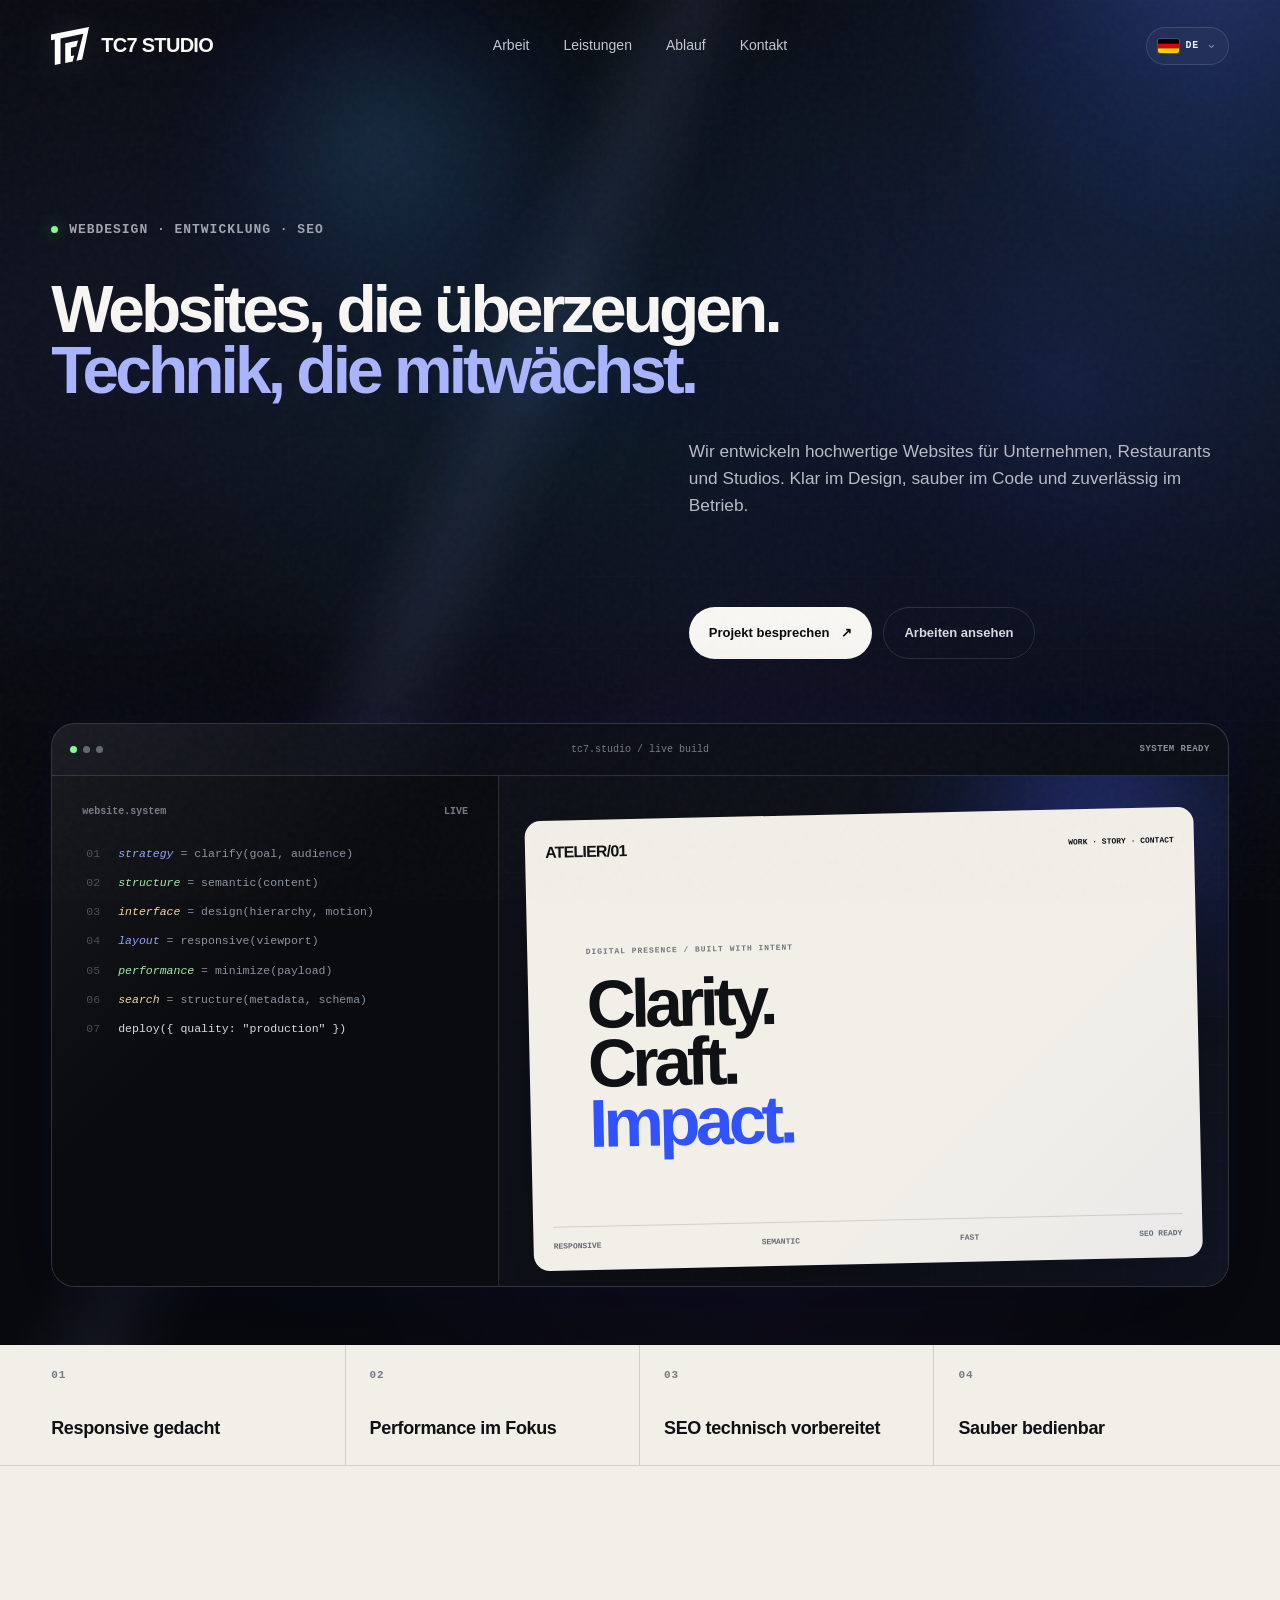
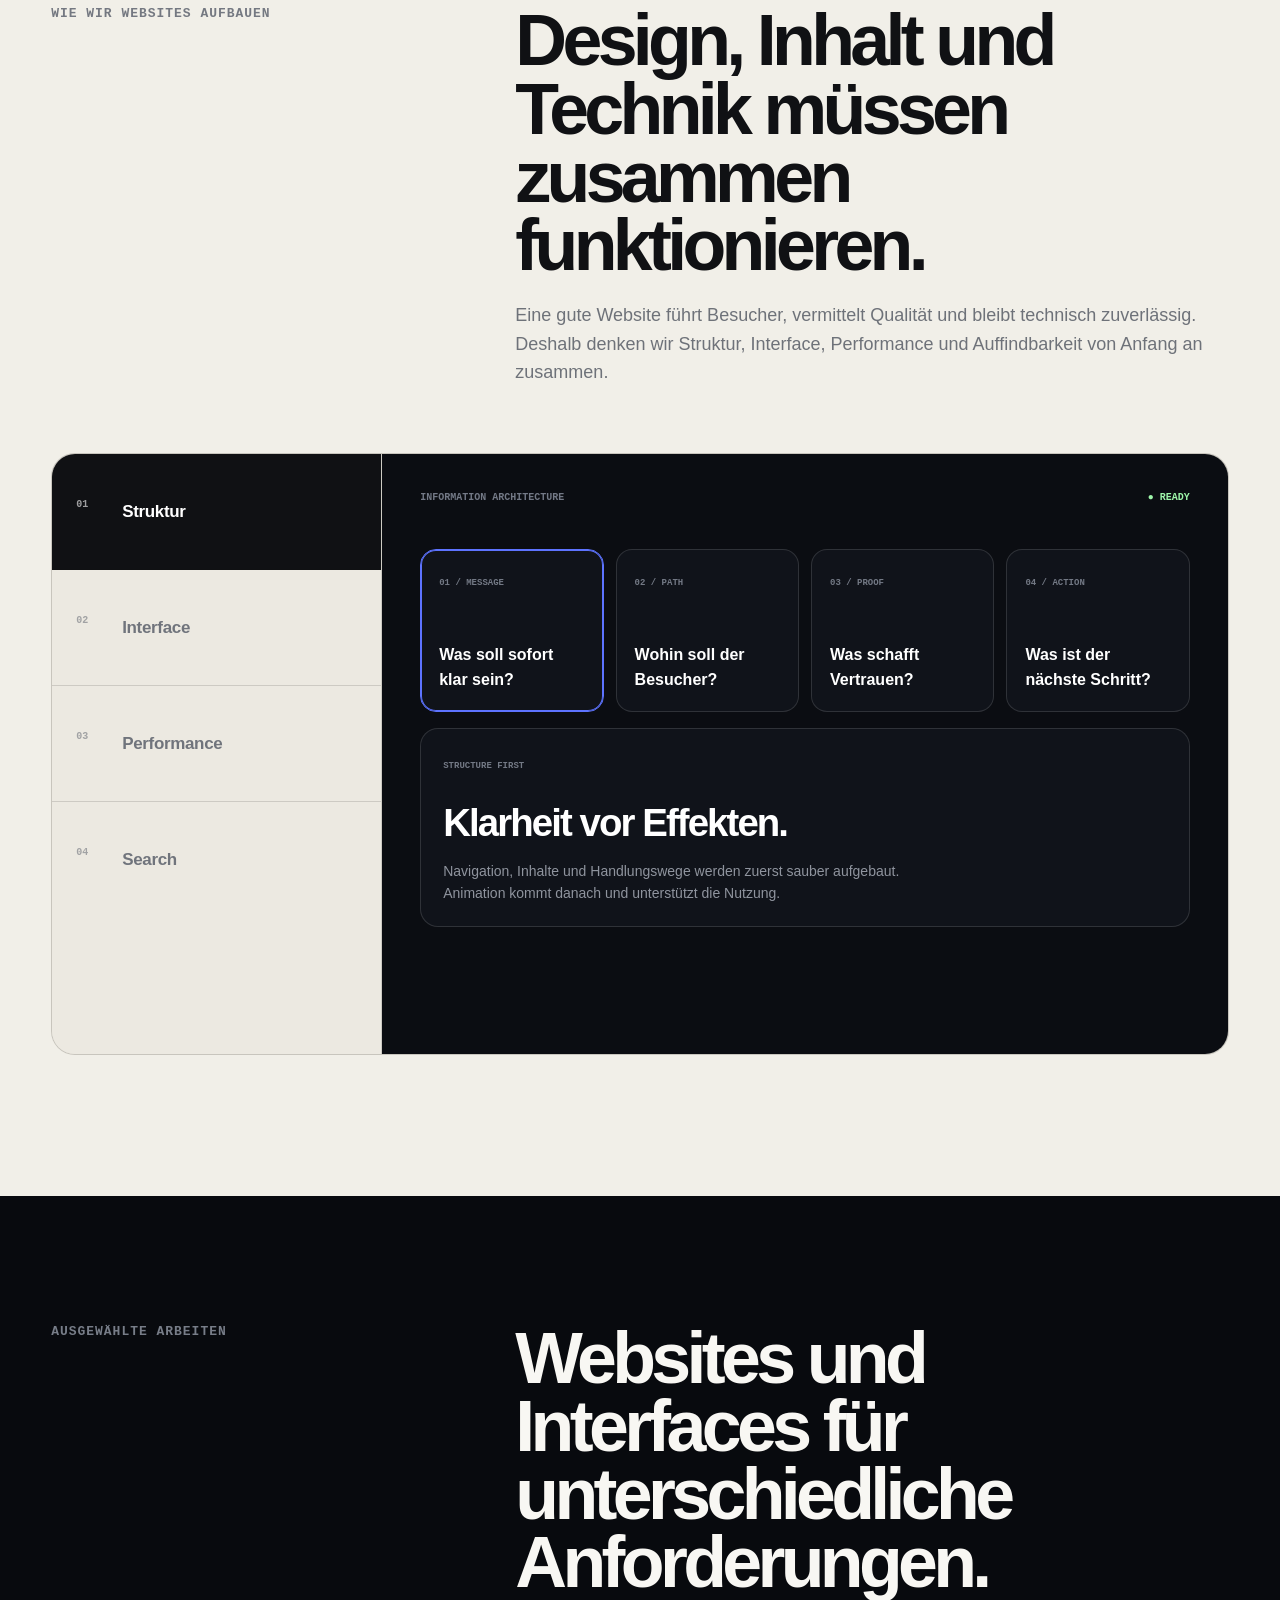
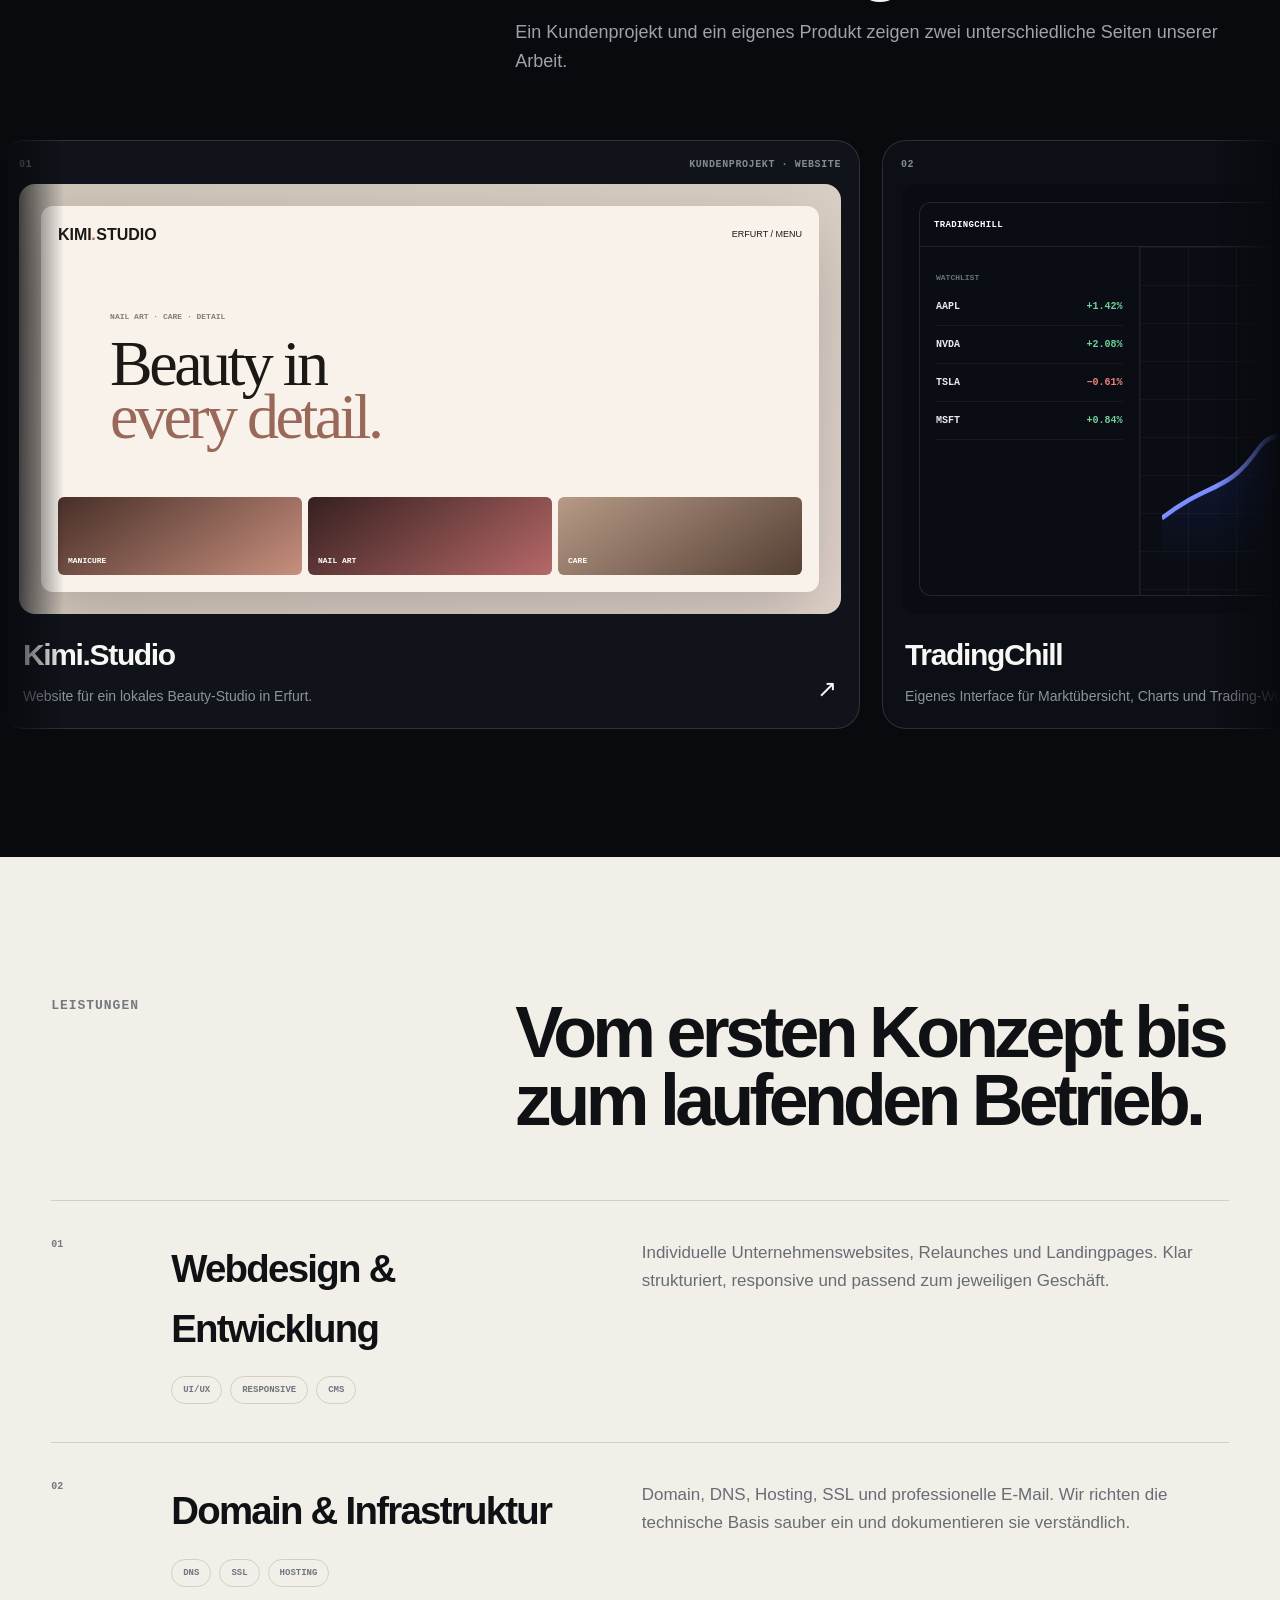
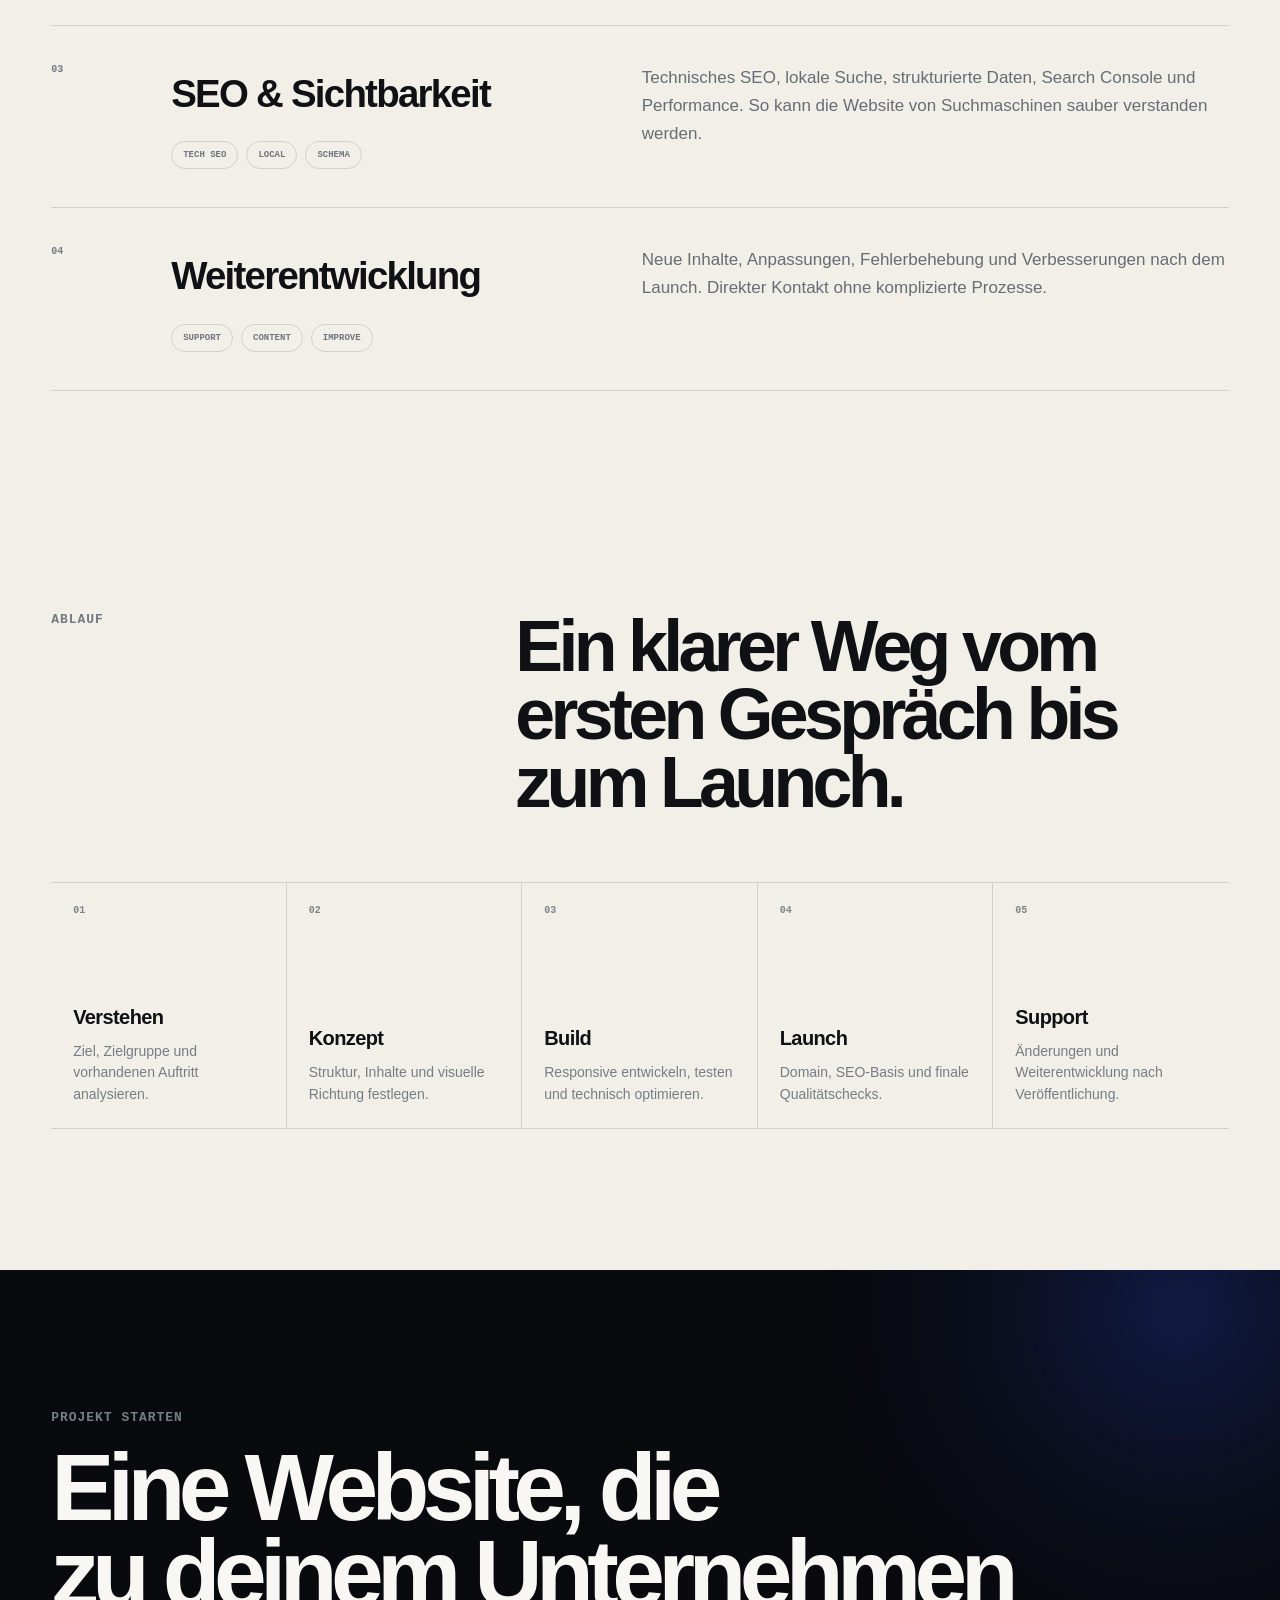
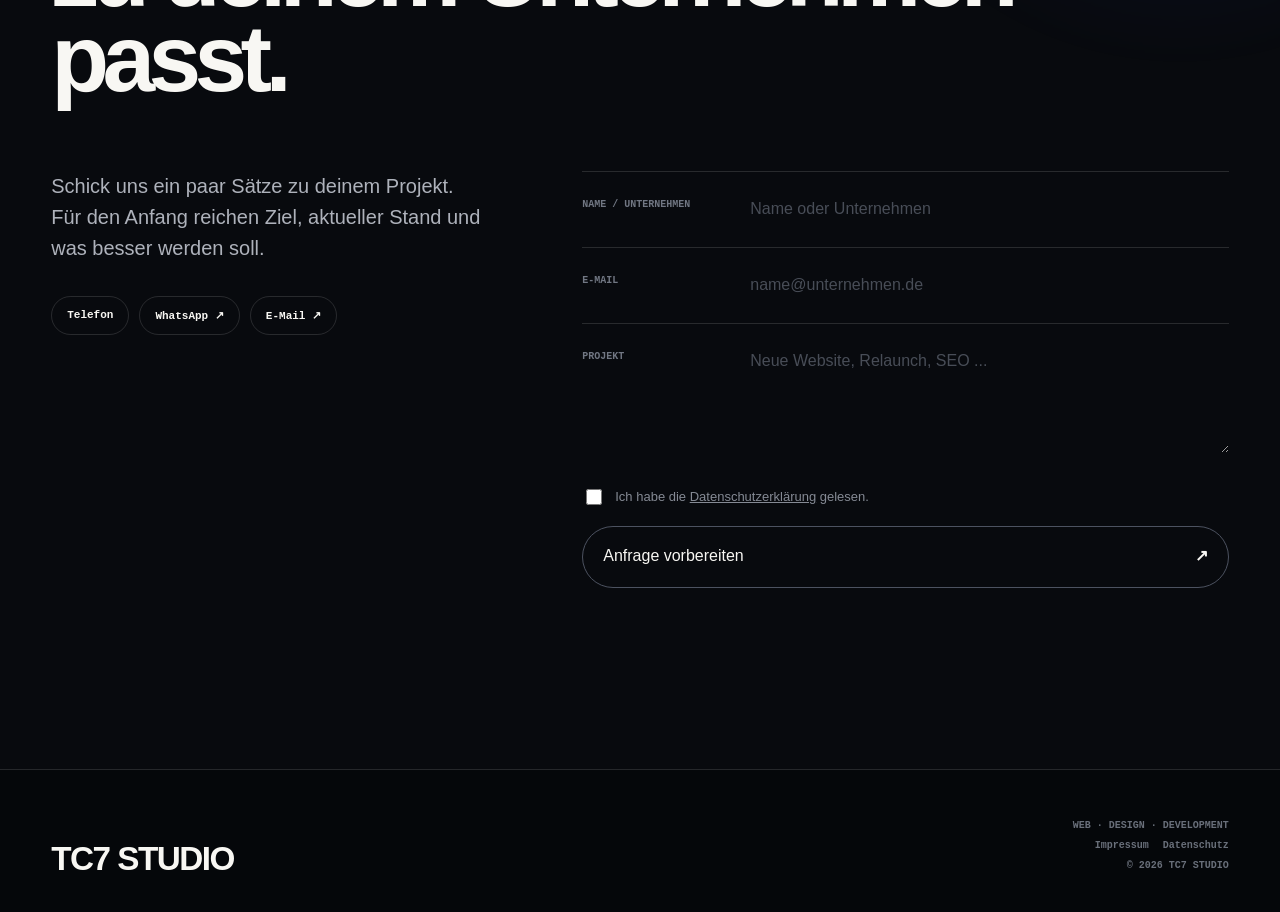
==== index.html @ 2d844bf9 "fix: unify TC7 Studio wordmark in header and footer" ====
<!doctype html>
<html lang="de">
<head>
<meta charset="utf-8">
<meta name="viewport" content="width=device-width,initial-scale=1">
<meta name="theme-color" content="#080a0e">
<title>TC7 Studio | Webdesign, Entwicklung & SEO</title>
<meta name="description" content="TC7 Studio entwickelt hochwertige Websites für Restaurants, Studios und kleine Unternehmen. Webdesign, Entwicklung, Domain-Setup, SEO und Support aus einer Hand.">
<link rel="icon" href="/assets/brand/tc7-logo.svg" type="image/svg+xml">
<meta property="og:type" content="website">
<meta property="og:site_name" content="TC7 Studio">
<meta property="og:locale" content="de_DE">
<meta property="og:title" content="TC7 Studio | Webdesign, Entwicklung & SEO">
<meta property="og:description" content="Hochwertige Websites für lokale Unternehmen. Design, Entwicklung, SEO und Support.">
<meta property="og:image" content="/assets/brand/og-tc7.svg">
<meta name="twitter:card" content="summary_large_image">
<meta name="twitter:title" content="TC7 Studio | Webdesign, Entwicklung & SEO">
<meta name="twitter:description" content="Hochwertige Websites für lokale Unternehmen. Design, Entwicklung, SEO und Support.">
<meta name="twitter:image" content="/assets/brand/og-tc7.svg">
<link rel="alternate" hreflang="de" href="?lang=de">
<link rel="alternate" hreflang="vi" href="?lang=vi">
<link rel="alternate" hreflang="en" href="?lang=en">
<link rel="alternate" hreflang="x-default" href="?lang=de">
<link rel="stylesheet" href="/styles.css">
<script type="application/ld+json">
{"@context":"https://schema.org","@type":"ProfessionalService","name":"TC7 Studio","email":"mailto:cuong8993@gmail.com","telephone":"+49 173 9117103","areaServed":{"@type":"Country","name":"Germany"},"availableLanguage":["de","vi","en"],"serviceType":["Webdesign","Website Entwicklung","Website Relaunch","Domain und DNS Setup","SEO","Website Support"]}
</script>
</head>
<body>
<div class="noise"></div>
<div class="cursor-glow"></div>

<header class="site-header">
  <div class="header-inner shell">
    <a class="brand" href="#top" aria-label="TC7 Studio Startseite">
      <img class="brand-mark" src="/assets/brand/tc7-mark-transparent.svg" alt="">
      <span class="brand-type brand-wordmark"><strong>TC7 STUDIO</strong></span>
    </a>
    <nav class="main-nav" aria-label="Hauptnavigation">
      <a href="#work" data-t="nav.work">Arbeit</a>
      <a href="#services" data-t="nav.services">Leistungen</a>
      <a href="#process" data-t="nav.process">Ablauf</a>
      <a href="#contact" data-t="nav.contact">Kontakt</a>
    </nav>
    <div class="header-tools">
      <div class="language-select">
        <button class="language-trigger" type="button" aria-haspopup="listbox" aria-expanded="false" aria-label="Sprache wählen">
          <img class="language-current-flag" src="/assets/flags/de.svg" alt="" aria-hidden="true">
          <span class="language-current-code">DE</span>
          <span class="language-chevron" aria-hidden="true">⌄</span>
        </button>
        <div class="language-menu" role="listbox" aria-label="Sprache">
          <button class="language-option active" data-lang="de" type="button" role="option" aria-selected="true"><img src="/assets/flags/de.svg" alt=""><b>Deutsch</b></button>
          <button class="language-option" data-lang="vi" type="button" role="option" aria-selected="false"><img src="/assets/flags/vi.svg" alt=""><b>Tiếng Việt</b></button>
          <button class="language-option" data-lang="en" type="button" role="option" aria-selected="false"><img src="/assets/flags/en.svg" alt=""><b>English</b></button>
        </div>
      </div>
      <button class="menu-btn" type="button" aria-label="Menü öffnen"><span></span><span></span></button>
    </div>
  </div>
</header>

<div class="mobile-menu" aria-label="Mobile Navigation">
  <a href="#work" data-t="nav.work">Arbeit</a>
  <a href="#services" data-t="nav.services">Leistungen</a>
  <a href="#process" data-t="nav.process">Ablauf</a>
  <a href="#contact" data-t="nav.contact">Kontakt</a>
</div>

<main>
<section class="hero" id="top">
  <canvas class="hero-light-canvas" id="heroLightCanvas" aria-hidden="true"></canvas>
  <div class="hero-grid"></div>
  <div class="hero-lighting" aria-hidden="true">
    <i class="hero-orb orb-a"></i>
    <i class="hero-orb orb-b"></i>
    <i class="hero-orb orb-c"></i>
    <i class="hero-beam"></i>
  </div>
  <div class="hero-content shell">
    <div class="hero-kicker"><i class="status-dot"></i><span data-t="hero.kicker">Webdesign · Entwicklung · SEO</span></div>
    <h1>
      <span data-t="hero.a">Websites, die überzeugen.</span>
      <span class="accent" data-t="hero.b">Technik, die mitwächst.</span>
    </h1>
    <div class="hero-intro">
      <p data-t="hero.body">Wir entwickeln hochwertige Websites für Unternehmen, Restaurants und Studios. Klar im Design, sauber im Code und zuverlässig im Betrieb.</p>
      <div class="hero-actions">
        <a class="btn btn-primary" href="#contact"><span data-t="hero.cta">Projekt besprechen</span><b>↗</b></a>
        <a class="btn btn-ghost" href="#work" data-t="hero.work">Arbeiten ansehen</a>
      </div>
    </div>

    <div class="hero-stage reveal" aria-label="TC7 Entwicklungs Showcase">
      <div class="stage-shine"></div>
      <div class="stage-bar">
        <div class="stage-dots"><i></i><i></i><i></i></div>
        <div class="stage-url">tc7.studio / live build</div>
        <div class="stage-state">SYSTEM READY</div>
      </div>
      <div class="stage-body">
        <div class="code-pane">
          <div class="code-head"><span>website.system</span><span>LIVE</span></div>
          <div class="code-lines" aria-hidden="true">
            <div class="code-line"><b>01</b><span><i class="c-blue">strategy</i> = clarify(goal, audience)</span></div>
            <div class="code-line"><b>02</b><span><i class="c-green">structure</i> = semantic(content)</span></div>
            <div class="code-line"><b>03</b><span><i class="c-warm">interface</i> = design(hierarchy, motion)</span></div>
            <div class="code-line"><b>04</b><span><i class="c-blue">layout</i> = responsive(viewport)</span></div>
            <div class="code-line"><b>05</b><span><i class="c-green">performance</i> = minimize(payload)</span></div>
            <div class="code-line"><b>06</b><span><i class="c-warm">search</i> = structure(metadata, schema)</span></div>
            <div class="code-line"><b>07</b><span class="c-white">deploy({ quality: "production" })</span></div>
          </div>
        </div>
        <div class="preview-pane">
          <div class="preview-aurora"></div>
          <div class="preview-window">
            <div class="preview-nav"><strong>ATELIER/01</strong><span>WORK · STORY · CONTACT</span></div>
            <div class="preview-hero">
              <small>DIGITAL PRESENCE / BUILT WITH INTENT</small>
              <h2>Clarity.<br>Craft.<br><em>Impact.</em></h2>
            </div>
            <div class="preview-foot"><span>RESPONSIVE</span><span>SEMANTIC</span><span>FAST</span><span>SEO READY</span></div>
          </div>
        </div>
      </div>
    </div>
  </div>
</section>

<section class="proof-strip">
  <div class="proof-grid shell">
    <div class="proof-item"><small>01</small><strong data-t="proof.1">Responsive gedacht</strong></div>
    <div class="proof-item"><small>02</small><strong data-t="proof.2">Performance im Fokus</strong></div>
    <div class="proof-item"><small>03</small><strong data-t="proof.3">SEO technisch vorbereitet</strong></div>
    <div class="proof-item"><small>04</small><strong data-t="proof.4">Sauber bedienbar</strong></div>
  </div>
</section>

<section class="light section">
  <div class="shell">
    <div class="section-head reveal">
      <p class="eyebrow" data-t="system.label">Wie wir Websites aufbauen</p>
      <div>
        <h2 class="section-title" data-t="system.title">Design, Inhalt und Technik müssen zusammen funktionieren.</h2>
        <p class="section-copy" data-t="system.copy">Eine gute Website führt Besucher, vermittelt Qualität und bleibt technisch zuverlässig. Deshalb denken wir Struktur, Interface, Performance und Auffindbarkeit von Anfang an zusammen.</p>
      </div>
    </div>

    <div class="system-wrap reveal">
      <div class="system-tabs" role="tablist" aria-label="Websystem">
        <button class="system-tab active" type="button" data-panel="panel-structure"><small>01</small><span data-t="tab.1">Struktur</span></button>
        <button class="system-tab" type="button" data-panel="panel-interface"><small>02</small><span data-t="tab.2">Interface</span></button>
        <button class="system-tab" type="button" data-panel="panel-performance"><small>03</small><span data-t="tab.3">Performance</span></button>
        <button class="system-tab" type="button" data-panel="panel-search"><small>04</small><span data-t="tab.4">Search</span></button>
      </div>
      <div class="system-visual">
        <div class="system-panel active" id="panel-structure">
          <div class="panel-top"><span>INFORMATION ARCHITECTURE</span><span class="live">● READY</span></div>
          <div class="flow">
            <div class="flow-node active"><small>01 / MESSAGE</small><strong data-t="system.s1">Was soll sofort klar sein?</strong></div>
            <div class="flow-node"><small>02 / PATH</small><strong data-t="system.s2">Wohin soll der Besucher?</strong></div>
            <div class="flow-node"><small>03 / PROOF</small><strong data-t="system.s3">Was schafft Vertrauen?</strong></div>
            <div class="flow-node"><small>04 / ACTION</small><strong data-t="system.s4">Was ist der nächste Schritt?</strong></div>
          </div>
          <div class="ui-card metric-card system-summary">
            <small>STRUCTURE FIRST</small>
            <strong data-t="system.structure.title">Klarheit vor Effekten.</strong>
            <p data-t="system.structure.body">Navigation, Inhalte und Handlungswege werden zuerst sauber aufgebaut. Animation kommt danach und unterstützt die Nutzung.</p>
          </div>
        </div>

        <div class="system-panel" id="panel-interface">
          <div class="panel-top"><span>INTERFACE SYSTEM</span><span class="live">● RESPONSIVE</span></div>
          <div class="interface-grid">
            <div class="ui-card large">
              <small class="mono">TYPE / SPACE / MOTION</small>
              <h3>Design with<br><i>purpose.</i></h3>
              <p data-t="system.interface.body">Typografie, Kontrast, Rhythmus und Bewegung bekommen eine klare Aufgabe. So wirkt die Seite hochwertig und bleibt einfach zu bedienen.</p>
              <div class="mini-site">
                <div class="mini-site-head"><span>BRAND / 01</span><span>MENU ↗</span></div>
                <div class="mini-site-title">A digital presence<br>that feels intentional.</div>
              </div>
            </div>
            <div class="side-stack">
              <div class="ui-card metric-card"><small>LAYOUT</small><strong>Fluid</strong><p data-t="system.interface.layout">Das Layout wird für kleine und große Displays gemeinsam entwickelt.</p></div>
              <div class="ui-card metric-card"><small>MOTION</small><strong>Subtle</strong><p data-t="system.interface.motion">Bewegung führt den Blick und gibt Feedback, ohne den Inhalt zu überdecken.</p></div>
            </div>
          </div>
        </div>

        <div class="system-panel" id="panel-performance">
          <div class="panel-top"><span>PERFORMANCE LAYER</span><span class="live">● LEAN BUILD</span></div>
          <div class="checks">
            <div class="check"><div class="check-head"><span>HTML</span><b>PASS</b></div><strong data-t="perf.1.title">Semantisch</strong><p data-t="perf.1.body">Klare Struktur und echte Bedienelemente.</p></div>
            <div class="check"><div class="check-head"><span>CSS</span><b>PASS</b></div><strong data-t="perf.2.title">Responsive</strong><p data-t="perf.2.body">Fluide Layouts statt starrer Desktop Lösungen.</p></div>
            <div class="check"><div class="check-head"><span>JS</span><b>LEAN</b></div><strong data-t="perf.3.title">Gezielt</strong><p data-t="perf.3.body">Interaktion nur dort, wo sie einen echten Nutzen hat.</p></div>
            <div class="check"><div class="check-head"><span>A11Y</span><b>ON</b></div><strong data-t="perf.4.title">Mitgedacht</strong><p data-t="perf.4.body">Fokuszustände, Reduced Motion und Tastaturbedienung.</p></div>
          </div>
        </div>

        <div class="system-panel" id="panel-search">
          <div class="panel-top"><span>SEARCH FOUNDATION</span><span class="live">● INDEXABLE</span></div>
          <div class="ui-card metric-card search-card">
            <small>SEARCH ENGINES NEED STRUCTURE</small>
            <strong data-t="search.title">Gefunden werden beginnt im Aufbau.</strong>
            <p data-t="search.body">Metadaten, strukturierte Inhalte, lokale Signale und Performance bilden die technische Grundlage für Sichtbarkeit.</p>
            <div class="search-lines" aria-hidden="true"><div class="search-line"><i style="width:96%"></i></div><div class="search-line"><i></i></div><div class="search-line"><i></i></div><div class="search-line"><i></i></div></div>
          </div>
        </div>
      </div>
    </div>
  </div>
</section>

<section class="work-section dark" id="work">
  <div class="shell work-heading reveal">
    <p class="eyebrow" data-t="work.label">Ausgewählte Arbeiten</p>
    <div>
      <h2 class="section-title" data-t="work.heading">Websites und Interfaces, die unterschiedliche Aufgaben lösen.</h2>
      <p class="section-copy" data-t="work.intro">Kundenprojekt und eigenes Produkt. Beide zeigen unterschiedliche Seiten unserer Arbeit.</p>
    </div>
  </div>

  <div class="work-marquee" aria-label="Projektübersicht">
    <div class="work-track">
      <div class="work-set">
        <a class="project-card project-kimi" href="https://kimi-studio-erfurt.de/" target="_blank" rel="noreferrer">
          <div class="project-meta"><span>01</span><span data-t="work.kimi.type">KUNDENPROJEKT · WEBSITE</span></div>
          <div class="project-visual">
            <div class="kimi-window">
              <div class="kimi-nav"><strong>KIMI<i>.</i>STUDIO</strong><span>ERFURT / MENU</span></div>
              <div class="kimi-hero"><small>NAIL ART · CARE · DETAIL</small><strong>Beauty in<br><i>every detail.</i></strong></div>
              <div class="kimi-bottom"><div>MANICURE</div><div>NAIL ART</div><div>CARE</div></div>
            </div>
          </div>
          <div class="project-caption"><div><h3>Kimi.Studio</h3><p data-t="work.kimi.body">Website für ein lokales Beauty-Studio in Erfurt.</p></div><b>↗</b></div>
        </a>

        <a class="project-card project-trading" href="https://tradingchill.tc7inch.workers.dev/" target="_blank" rel="noreferrer">
          <div class="project-meta"><span>02</span><span data-t="work.trading.type">EIGENES PRODUKT · WEB APP</span></div>
          <div class="project-visual trading-visual">
            <div class="trading-window">
              <div class="trade-top"><strong>TRADINGCHILL</strong><span>MARKET / LIVE</span></div>
              <div class="trade-layout">
                <div class="watchlist">
                  <small>WATCHLIST</small>
                  <div><b>AAPL</b><i>+1.42%</i></div><div><b>NVDA</b><i>+2.08%</i></div><div><b>TSLA</b><em>−0.61%</em></div><div><b>MSFT</b><i>+0.84%</i></div>
                </div>
                <div class="chart">
                  <div class="chart-grid"></div>
                  <svg viewBox="0 0 600 220" preserveAspectRatio="none" aria-hidden="true"><path d="M0 180 C55 150 75 160 110 125 S175 150 210 100 S275 115 315 76 S390 92 425 52 S505 78 600 25" fill="none" stroke="#7f91ff" stroke-width="4"/><path d="M0 180 C55 150 75 160 110 125 S175 150 210 100 S275 115 315 76 S390 92 425 52 S505 78 600 25 L600 220 L0 220Z" fill="url(#tradeFill)"/><defs><linearGradient id="tradeFill" x1="0" y1="0" x2="0" y2="1"><stop offset="0" stop-color="#3152ff" stop-opacity=".34"/><stop offset="1" stop-color="#3152ff" stop-opacity="0"/></linearGradient></defs></svg>
                  <span class="price-pill">LIVE</span>
                </div>
              </div>
            </div>
          </div>
          <div class="project-caption"><div><h3>TradingChill</h3><p data-t="work.trading.body">Eigenes Interface für Marktübersicht, Charts und Trading Workflows.</p></div><b>↗</b></div>
        </a>
      </div>

      <div class="work-set" aria-hidden="true">
        <a class="project-card project-kimi" href="https://kimi-studio-erfurt.de/" tabindex="-1">
          <div class="project-meta"><span>01</span><span data-t="work.kimi.type">KUNDENPROJEKT · WEBSITE</span></div>
          <div class="project-visual">
            <div class="kimi-window">
              <div class="kimi-nav"><strong>KIMI<i>.</i>STUDIO</strong><span>ERFURT / MENU</span></div>
              <div class="kimi-hero"><small>NAIL ART · CARE · DETAIL</small><strong>Beauty in<br><i>every detail.</i></strong></div>
              <div class="kimi-bottom"><div>MANICURE</div><div>NAIL ART</div><div>CARE</div></div>
            </div>
          </div>
          <div class="project-caption"><div><h3>Kimi.Studio</h3><p data-t="work.kimi.body">Website für ein lokales Beauty-Studio in Erfurt.</p></div><b>↗</b></div>
        </a>
        <a class="project-card project-trading" href="https://tradingchill.tc7inch.workers.dev/" tabindex="-1">
          <div class="project-meta"><span>02</span><span data-t="work.trading.type">EIGENES PRODUKT · WEB APP</span></div>
          <div class="project-visual trading-visual">
            <div class="trading-window">
              <div class="trade-top"><strong>TRADINGCHILL</strong><span>MARKET / LIVE</span></div>
              <div class="trade-layout">
                <div class="watchlist"><small>WATCHLIST</small><div><b>AAPL</b><i>+1.42%</i></div><div><b>NVDA</b><i>+2.08%</i></div><div><b>TSLA</b><em>−0.61%</em></div><div><b>MSFT</b><i>+0.84%</i></div></div>
                <div class="chart"><div class="chart-grid"></div><svg viewBox="0 0 600 220" preserveAspectRatio="none" aria-hidden="true"><path d="M0 180 C55 150 75 160 110 125 S175 150 210 100 S275 115 315 76 S390 92 425 52 S505 78 600 25" fill="none" stroke="#7f91ff" stroke-width="4"/><path d="M0 180 C55 150 75 160 110 125 S175 150 210 100 S275 115 315 76 S390 92 425 52 S505 78 600 25 L600 220 L0 220Z" fill="rgba(49,82,255,.12)"/></svg><span class="price-pill">LIVE</span></div>
              </div>
            </div>
          </div>
          <div class="project-caption"><div><h3>TradingChill</h3><p data-t="work.trading.body">Eigenes Interface für Marktübersicht, Charts und Trading Workflows.</p></div><b>↗</b></div>
        </a>
      </div>
    </div>
  </div>
</section>

<section class="light section" id="services">
  <div class="shell">
    <div class="section-head reveal">
      <p class="eyebrow" data-t="cap.label">Leistungen</p>
      <h2 class="section-title" data-t="cap.title">Vom ersten Konzept bis zum laufenden Betrieb.</h2>
    </div>
    <div class="capabilities">
      <article class="capability reveal"><small>01</small><div><h3 data-t="cap1.title">Webdesign & Entwicklung</h3><div class="capability-tags"><span>UI/UX</span><span>RESPONSIVE</span><span>CMS</span></div></div><p data-t="cap1.body">Individuelle Unternehmenswebsites, Relaunches und Landingpages. Klar strukturiert, responsive und passend zum jeweiligen Geschäft.</p></article>
      <article class="capability reveal"><small>02</small><div><h3 data-t="cap2.title">Domain & Infrastruktur</h3><div class="capability-tags"><span>DNS</span><span>SSL</span><span>HOSTING</span></div></div><p data-t="cap2.body">Domain, DNS, Hosting, SSL und professionelle E-Mail. Die technische Basis wird sauber eingerichtet und verständlich dokumentiert.</p></article>
      <article class="capability reveal"><small>03</small><div><h3 data-t="cap3.title">SEO & Sichtbarkeit</h3><div class="capability-tags"><span>TECH SEO</span><span>LOCAL</span><span>SCHEMA</span></div></div><p data-t="cap3.body">Technisches SEO, lokale Suche, strukturierte Daten, Search Console und Performance. So kann die Website von Suchmaschinen sauber verstanden werden.</p></article>
      <article class="capability reveal"><small>04</small><div><h3 data-t="cap4.title">Weiterentwicklung</h3><div class="capability-tags"><span>SUPPORT</span><span>CONTENT</span><span>IMPROVE</span></div></div><p data-t="cap4.body">Neue Inhalte, Anpassungen, Fehlerbehebung und Verbesserungen nach dem Launch. Direkter Kontakt ohne komplizierte Prozesse.</p></article>
    </div>
  </div>
</section>

<section class="light section process-section" id="process">
  <div class="shell">
    <div class="section-head reveal">
      <p class="eyebrow" data-t="process.label">Ablauf</p>
      <h2 class="section-title" data-t="process.title">Ein klarer Weg vom ersten Gespräch bis zum Launch.</h2>
    </div>
    <div class="process-track">
      <article class="process-step reveal"><small>01</small><h3 data-t="p1.title">Verstehen</h3><p data-t="p1.body">Ziel, Zielgruppe und vorhandenen Auftritt analysieren.</p></article>
      <article class="process-step reveal"><small>02</small><h3 data-t="p2.title">Konzept</h3><p data-t="p2.body">Struktur, Inhalte und visuelle Richtung festlegen.</p></article>
      <article class="process-step reveal"><small>03</small><h3 data-t="p3.title">Build</h3><p data-t="p3.body">Responsive entwickeln, testen und technisch optimieren.</p></article>
      <article class="process-step reveal"><small>04</small><h3 data-t="p4.title">Launch</h3><p data-t="p4.body">Domain, SEO-Basis und finale Qualitätschecks.</p></article>
      <article class="process-step reveal"><small>05</small><h3 data-t="p5.title">Support</h3><p data-t="p5.body">Änderungen und Weiterentwicklung nach Veröffentlichung.</p></article>
    </div>
  </div>
</section>

<section class="dark section contact" id="contact">
  <div class="contact-light" aria-hidden="true"></div>
  <div class="shell contact-inner">
    <p class="eyebrow reveal" data-t="contact.label">Projekt starten</p>
    <h2 class="reveal"><span data-t="contact.a">Eine Website, die</span><br><span data-t="contact.b">zu deinem Unternehmen passt.</span></h2>
    <div class="contact-grid reveal">
      <div class="contact-copy">
        <p data-t="contact.body">Schick uns ein paar Sätze zu deinem Projekt. Für den Anfang reichen Ziel, aktueller Stand und was besser werden soll.</p>
        <div class="contact-actions">
          <a href="tel:+491739117103">Telefon</a>
          <a href="https://wa.me/491739117103" target="_blank" rel="noreferrer">WhatsApp ↗</a>
          <a href="mailto:cuong8993@gmail.com">E-Mail ↗</a>
        </div>
      </div>
      <form class="project-form">
        <div class="hp" aria-hidden="true"><label>Website<input name="website" tabindex="-1" autocomplete="off"></label></div>
        <label class="form-row"><span data-t="form.name">Name / Unternehmen</span><input name="name" required autocomplete="name" placeholder="Name oder Unternehmen"></label>
        <label class="form-row"><span data-t="form.email">E-Mail</span><input name="email" type="email" required autocomplete="email" placeholder="name@unternehmen.de"></label>
        <label class="form-row"><span data-t="form.project">Projekt</span><textarea name="project" rows="4" required placeholder="Neue Website, Relaunch, SEO ..."></textarea></label>
        <label class="privacy"><input name="privacy" type="checkbox" required><span data-t="form.privacy">Ich habe die <a href="/datenschutz.html" target="_blank">Datenschutzerklärung</a> gelesen.</span></label>
        <button class="submit" type="submit"><span data-t="form.send">Anfrage vorbereiten</span><b>↗</b></button>
        <p class="status" aria-live="polite"></p>
      </form>
    </div>
  </div>
</section>
</main>

<footer class="site-footer">
  <div class="footer-top shell">
    <div class="brand-wordmark footer-wordmark" aria-label="TC7 Studio"><strong>TC7 STUDIO</strong></div>
    <div class="footer-meta">
      <div>WEB · DESIGN · DEVELOPMENT</div>
      <div><a href="/impressum.html">Impressum</a><a href="/datenschutz.html">Datenschutz</a></div>
      <div>© <span class="year"></span> TC7 STUDIO</div>
    </div>
  </div>
</footer>

<script src="/app.js" defer></script>
</body>
</html>
---- styles.css ----
:root{
--ink:#101114;--paper:#f1efe8;--paper2:#e8e5dc;--night:#080a0e;--night2:#0d1016;--pointer-x:0px;--pointer-y:0px;
--muted:#777b84;--line:rgba(16,17,20,.14);--lineDark:rgba(255,255,255,.13);
--blue:#3152ff;--white:#f8f7f3;--pad:clamp(20px,4vw,64px);--max:1540px;
--sans:-apple-system,BlinkMacSystemFont,"Segoe UI",Helvetica,Arial,sans-serif;
--mono:ui-monospace,SFMono-Regular,Menlo,Monaco,Consolas,"Liberation Mono",monospace
}
*{box-sizing:border-box}
html{scroll-behavior:smooth;background:var(--night)}
body{margin:0;background:var(--night);color:var(--white);font-family:var(--sans);font-size:16px;line-height:1.55;-webkit-font-smoothing:antialiased;overflow-x:hidden}
body.menu-open{overflow:hidden}
a{color:inherit;text-decoration:none}button,input,textarea{font:inherit;color:inherit}button{cursor:pointer}img{max-width:100%}
::selection{background:var(--blue);color:#fff}
a:focus-visible,button:focus-visible,input:focus-visible,textarea:focus-visible{outline:2px solid #8fa0ff;outline-offset:4px}
.shell{width:min(100%,var(--max));margin-inline:auto;padding-inline:var(--pad)}.mono{font-family:var(--mono)}
.noise{position:fixed;inset:0;z-index:70;pointer-events:none;opacity:.028;background-image:url("data:image/svg+xml,%3Csvg viewBox='0 0 180 180' xmlns='http://www.w3.org/2000/svg'%3E%3Cfilter id='n'%3E%3CfeTurbulence type='fractalNoise' baseFrequency='.9' numOctaves='3' stitchTiles='stitch'/%3E%3C/filter%3E%3Crect width='100%25' height='100%25' filter='url(%23n)'/%3E%3C/svg%3E")}
.cursor-glow{position:fixed;z-index:0;width:460px;height:460px;border-radius:50%;pointer-events:none;background:radial-gradient(circle,rgba(79,100,255,.18),rgba(49,82,255,.055) 38%,transparent 68%);filter:blur(8px);transform:translate(-50%,-50%);opacity:0;transition:opacity .25s}
@media(pointer:fine){body:hover .cursor-glow{opacity:1}}

.site-header{position:fixed;z-index:100;inset:0 0 auto;height:92px;border-bottom:1px solid transparent;transition:height .3s,background .3s,border-color .3s}
.site-header.scrolled{height:72px;background:rgba(8,10,14,.87);backdrop-filter:blur(18px);border-color:var(--lineDark)}
.header-inner{height:100%;display:grid;grid-template-columns:1fr auto 1fr;align-items:center}
.brand{display:inline-flex;align-items:center;gap:12px;width:max-content}.brand-mark{width:38px;height:38px;display:block;filter:drop-shadow(0 0 18px rgba(255,255,255,.13))}
.brand-type strong{font-size:20px;letter-spacing:-.035em;font-weight:730;white-space:nowrap}
.main-nav{display:flex;gap:34px;font-size:14px}.main-nav a{color:#c3c6ce;transition:color .2s}.main-nav a:hover{color:#fff}
.header-tools{justify-self:end;display:flex;align-items:center;gap:22px}.langs{display:flex;gap:7px;align-items:center;font:600 10px var(--mono);color:#525762}.langs button{padding:5px 0;border:0;background:transparent;color:#666b77}.langs button.active{color:#fff}
.menu-btn{display:none;width:34px;height:34px;border:0;background:transparent;padding:0}.menu-btn span{display:block;width:23px;height:1px;background:#fff;margin:7px auto;transition:.25s}.menu-btn.open span:first-child{transform:translateY(4px) rotate(45deg)}.menu-btn.open span:last-child{transform:translateY(-4px) rotate(-45deg)}
.mobile-menu{position:fixed;z-index:90;inset:0;background:var(--night);padding:110px var(--pad) 32px;opacity:0;visibility:hidden;transition:.25s}.mobile-menu.open{opacity:1;visibility:visible}.mobile-menu a{display:block;padding:10px 0;border-bottom:1px solid var(--lineDark);font-size:clamp(2.9rem,14vw,5rem);line-height:1.04;letter-spacing:-.06em}

.hero{position:relative;min-height:100svh;padding:150px 0 58px;overflow:hidden;isolation:isolate}
.hero-grid{position:absolute;inset:0;z-index:-5;opacity:.22;background-image:linear-gradient(rgba(255,255,255,.05) 1px,transparent 1px),linear-gradient(90deg,rgba(255,255,255,.05) 1px,transparent 1px);background-size:72px 72px;mask-image:linear-gradient(to bottom,#000 0,#000 68%,transparent 100%)}
.hero-lighting{position:absolute;inset:-15%;z-index:-4;pointer-events:none;overflow:hidden}
.hero-orb{position:absolute;display:block;border-radius:50%;filter:blur(32px);mix-blend-mode:screen;will-change:transform}
.orb-a{width:48vw;aspect-ratio:1;right:-8vw;top:-10vw;background:radial-gradient(circle at 42% 42%,rgba(87,108,255,.36),rgba(49,82,255,.13) 38%,transparent 68%);animation:driftA 14s ease-in-out infinite alternate}
.orb-b{width:34vw;aspect-ratio:1;left:28vw;top:14vh;background:radial-gradient(circle,rgba(78,178,255,.16),rgba(49,82,255,.05) 48%,transparent 70%);animation:driftB 18s ease-in-out infinite alternate}
.orb-c{width:30vw;aspect-ratio:1;right:10vw;bottom:-12vw;background:radial-gradient(circle,rgba(114,81,255,.18),transparent 68%);animation:driftC 12s ease-in-out infinite alternate}
.hero-beam{position:absolute;left:40%;top:-45%;width:12vw;height:150%;background:linear-gradient(to right,transparent,rgba(160,178,255,.09),transparent);filter:blur(12px);transform:rotate(24deg);animation:beamSweep 11s ease-in-out infinite}
@keyframes driftA{0%{transform:translate(var(--pointer-x),var(--pointer-y)) scale(.92)}100%{transform:translate(calc(4vw + var(--pointer-x)),calc(6vh + var(--pointer-y))) scale(1.08)}}
@keyframes driftB{0%{transform:translate(-5vw,1vh) scale(1)}100%{transform:translate(9vw,7vh) scale(1.15)}}
@keyframes driftC{0%{transform:translate(3vw,-2vh) scale(.9)}100%{transform:translate(-8vw,-7vh) scale(1.12)}}
@keyframes beamSweep{0%,15%{transform:translateX(-34vw) rotate(24deg);opacity:0}35%,65%{opacity:1}85%,100%{transform:translateX(44vw) rotate(24deg);opacity:0}}
.hero-content{position:relative;z-index:2}.hero-kicker{display:flex;align-items:center;gap:11px;margin:8vh 0 42px;font:600 13px var(--mono);letter-spacing:.075em;text-transform:uppercase;color:#a1a5af}.status-dot{width:7px;height:7px;border-radius:50%;background:#7cff8b;box-shadow:0 0 16px rgba(124,255,139,.5)}
.hero h1{max-width:100%;margin:0;font-size:clamp(3.45rem,5.3vw,5.2rem);line-height:.92;letter-spacing:-.06em;font-weight:570}.hero h1 span{display:block;white-space:nowrap}.hero h1 .accent{color:#aab4ff;text-shadow:0 0 70px rgba(80,104,255,.16)}
.hero-intro{margin-top:38px;display:grid;grid-template-columns:minmax(0,1fr) minmax(320px,540px);gap:80px;align-items:end}.hero-intro p{grid-column:2;margin:0;color:#b9bcc5;font-size:clamp(17px,1.35vw,21px);line-height:1.55}.hero-actions{grid-column:2;display:flex;gap:11px;flex-wrap:wrap;margin-top:8px}
.btn{min-height:52px;border-radius:999px;padding:0 20px;display:inline-flex;align-items:center;justify-content:center;gap:12px;font-size:13px;font-weight:650;transition:transform .2s,background .2s,color .2s,border-color .2s}.btn:hover{transform:translateY(-2px)}.btn-primary{background:var(--white);color:var(--night)}.btn-primary:hover{background:#fff}.btn-ghost{border:1px solid var(--lineDark);color:#d9dbe1}.btn-ghost:hover{border-color:#757b89}

.hero-stage{position:relative;margin-top:64px;border:1px solid rgba(255,255,255,.16);border-radius:24px;background:rgba(13,16,22,.84);box-shadow:0 42px 120px rgba(0,0,0,.38),0 0 60px rgba(49,82,255,.06);overflow:hidden}
.hero-stage:before{content:"";position:absolute;inset:0;pointer-events:none;background:linear-gradient(135deg,rgba(255,255,255,.06),transparent 26%,transparent 74%,rgba(91,111,255,.05));z-index:5}
.stage-shine{position:absolute;z-index:6;top:-40%;left:-30%;width:16%;height:180%;background:linear-gradient(90deg,transparent,rgba(220,227,255,.09),transparent);filter:blur(8px);transform:rotate(18deg);animation:stageSweep 9s ease-in-out infinite;pointer-events:none}
@keyframes stageSweep{0%,20%{left:-30%;opacity:0}35%{opacity:1}70%{opacity:.65}90%,100%{left:120%;opacity:0}}
.stage-bar{height:52px;border-bottom:1px solid var(--lineDark);display:grid;grid-template-columns:1fr auto 1fr;align-items:center;padding:0 18px}.stage-dots{display:flex;gap:6px}.stage-dots i{width:7px;height:7px;background:#59606d;border-radius:50%}.stage-dots i:first-child{background:#7cff8b}.stage-url{font:500 10px var(--mono);color:#767c88}.stage-state{justify-self:end;font:600 9px var(--mono);color:#8b91a0;letter-spacing:.05em}
.stage-body{display:grid;grid-template-columns:38% 62%;min-height:510px}.code-pane{padding:30px;border-right:1px solid var(--lineDark);background:#090b0f}.code-head{display:flex;justify-content:space-between;align-items:center;margin-bottom:28px;font:600 10px var(--mono);color:#747a86}.code-lines{display:grid;gap:12px;font:500 clamp(10px,.9vw,13px)/1.5 var(--mono);color:#8b91a0}.code-line{display:flex;gap:18px}.code-line b{width:18px;color:#444a55;font-weight:500;text-align:right}.code-line span{white-space:nowrap;overflow:hidden;text-overflow:ellipsis}.c-blue{color:#8ea1ff}.c-green{color:#a4e7a8}.c-warm{color:#f1d59f}.c-white{color:#d9dce2}
.preview-pane{position:relative;padding:30px;background:#0e1118;overflow:hidden}.preview-pane:before{content:"";position:absolute;inset:0;background-image:linear-gradient(rgba(255,255,255,.035) 1px,transparent 1px),linear-gradient(90deg,rgba(255,255,255,.035) 1px,transparent 1px);background-size:48px 48px;opacity:.35}.preview-aurora{position:absolute;width:65%;aspect-ratio:1;right:-15%;top:-35%;border-radius:50%;background:radial-gradient(circle,rgba(65,90,255,.38),rgba(49,82,255,.09) 44%,transparent 68%);filter:blur(18px);animation:previewDrift 9s ease-in-out infinite alternate}@keyframes previewDrift{to{transform:translate(-18%,28%) scale(1.13)}}
.preview-window{position:relative;z-index:2;height:100%;min-height:450px;border-radius:16px;background:var(--paper);color:var(--ink);padding:20px;display:flex;flex-direction:column;box-shadow:0 24px 70px rgba(0,0,0,.28);transform:rotate(-1.25deg) translateY(8px);transition:.5s}.hero-stage:hover .preview-window{transform:rotate(0) translateY(0)}
.preview-nav{display:flex;justify-content:space-between;align-items:center;font-size:11px}.preview-nav strong{font-size:16px;letter-spacing:-.05em}.preview-nav span{font:600 8px var(--mono)}
.preview-hero{margin:auto 0;padding:0 3vw}.preview-hero small{font:600 8px var(--mono);letter-spacing:.12em;color:#73777f}.preview-hero h2{margin:13px 0 0;font-size:clamp(2.5rem,5.3vw,6.3rem);line-height:.88;letter-spacing:-.07em;font-weight:600}.preview-hero h2 em{font-style:normal;color:var(--blue)}
.preview-foot{display:flex;justify-content:space-between;border-top:1px solid rgba(16,17,20,.14);padding-top:14px;font:600 8px var(--mono);color:#676b73}

.proof-strip{background:var(--paper);color:var(--ink);border-bottom:1px solid var(--line)}.proof-grid{display:grid;grid-template-columns:repeat(4,1fr)}.proof-item{min-height:120px;padding:24px 24px 22px 0;border-right:1px solid var(--line);display:flex;flex-direction:column;justify-content:space-between}.proof-item+.proof-item{padding-left:24px}.proof-item:last-child{border-right:0}.proof-item small{font:600 11px var(--mono);color:#767a82;letter-spacing:.08em;text-transform:uppercase}.proof-item strong{font-size:18px;font-weight:650;letter-spacing:-.02em}

.light{background:var(--paper);color:var(--ink)}.dark{background:var(--night);color:var(--white)}.section{padding:clamp(90px,11vw,160px) 0}
.section-head{display:grid;grid-template-columns:.7fr 1.3fr;gap:80px;align-items:start;margin-bottom:66px}.eyebrow{margin:0;font:650 13px var(--mono);letter-spacing:.075em;text-transform:uppercase;color:#747881}.dark .eyebrow{color:#777d88}.section-title{margin:0;font-size:clamp(2.8rem,5.6vw,6rem);line-height:.95;letter-spacing:-.065em;font-weight:600}.section-copy{max-width:760px;margin:22px 0 0;color:#6e7279;font-size:18px;line-height:1.6}.dark .section-copy{color:#9ea2ab}

.system-wrap{display:grid;grid-template-columns:330px 1fr;border:1px solid var(--line);border-radius:24px;overflow:hidden;background:#e6e3da}.system-tabs{border-right:1px solid var(--line);background:#ece9e1}.system-tab{width:100%;min-height:116px;border:0;border-bottom:1px solid var(--line);background:transparent;text-align:left;padding:22px 24px;display:grid;grid-template-columns:34px 1fr;gap:12px;align-content:center;color:#70747c;transition:background .2s,color .2s}.system-tab:last-child{border-bottom:0}.system-tab:hover,.system-tab.active{background:var(--ink);color:#fff}.system-tab small{font:600 10px var(--mono);opacity:.6}.system-tab span{font-size:17px;font-weight:650;letter-spacing:-.02em}
.system-visual{position:relative;min-height:600px;background:#0b0d12;color:#fff;overflow:hidden}.system-panel{position:absolute;inset:0;padding:38px;opacity:0;visibility:hidden;transform:translateY(12px);transition:.35s}.system-panel.active{opacity:1;visibility:visible;transform:none}.panel-top{display:flex;justify-content:space-between;align-items:center;margin-bottom:28px;font:600 10px var(--mono);color:#737986}.panel-top .live{color:#9ef6aa}
.ui-card{border:1px solid var(--lineDark);border-radius:18px;background:#10131a;overflow:hidden}.ui-card.large{padding:26px;display:flex;flex-direction:column}.ui-card h3{margin:0;font-size:clamp(2rem,3.5vw,4rem);line-height:.95;letter-spacing:-.055em}.ui-card h3 i{font-style:normal;color:#93a2ff}.ui-card p{color:#8f949e;font-size:14px;max-width:480px}
.mini-site{margin-top:auto;border-radius:12px;background:var(--paper);color:var(--ink);padding:18px;min-height:210px}.mini-site-head{display:flex;justify-content:space-between;font:700 8px var(--mono)}.mini-site-title{margin:42px 0 0;font-size:clamp(2rem,3.2vw,3.5rem);line-height:.9;letter-spacing:-.06em;font-weight:650}
.interface-grid{display:grid;grid-template-columns:1.2fr .8fr;gap:16px;height:480px}.side-stack{display:grid;grid-template-rows:1fr 1fr;gap:16px}.metric-card{padding:22px}.metric-card small{font:600 9px var(--mono);color:#737985}.metric-card strong{display:block;margin-top:18px;font-size:clamp(1.8rem,3vw,3.2rem);letter-spacing:-.05em}.metric-card p{margin:8px 0 0}.system-summary{margin-top:16px}
.search-card{min-height:420px}.search-lines{display:grid;gap:13px;margin-top:26px}.search-line{height:11px;border-radius:999px;background:#1b202a;overflow:hidden}.search-line i{display:block;height:100%;border-radius:inherit;background:linear-gradient(90deg,#3152ff,#91a0ff)}.search-line:nth-child(2) i{width:84%}.search-line:nth-child(3) i{width:72%}.search-line:nth-child(4) i{width:92%}
.flow{display:grid;grid-template-columns:repeat(4,1fr);gap:12px;margin-top:46px}.flow-node{min-height:150px;border:1px solid var(--lineDark);border-radius:16px;padding:18px;background:#10131a}.flow-node small{font:600 9px var(--mono);color:#737985}.flow-node strong{display:block;margin-top:50px;font-size:16px}.flow-node.active{border-color:#5d73ff;box-shadow:inset 0 0 0 1px #5d73ff}
.checks{display:grid;grid-template-columns:repeat(2,1fr);gap:14px;margin-top:30px}.check{min-height:170px;border:1px solid var(--lineDark);border-radius:16px;padding:20px;background:#10131a}.check-head{display:flex;justify-content:space-between;font:600 9px var(--mono);color:#737985}.check-head b{color:#99eba5}.check strong{display:block;margin-top:48px;font-size:22px;letter-spacing:-.03em}.check p{margin:8px 0 0;color:#848a95;font-size:13px}

.work-section{padding:clamp(95px,10vw,150px) 0;overflow:hidden}.work-heading{display:grid;grid-template-columns:.7fr 1.3fr;gap:80px;margin-bottom:64px}.work-marquee{position:relative;overflow:hidden;mask-image:linear-gradient(90deg,transparent 0,#000 5%,#000 95%,transparent 100%);-webkit-mask-image:linear-gradient(90deg,transparent 0,#000 5%,#000 95%,transparent 100%)}.work-track{display:flex;width:max-content;animation:workLoop 34s linear infinite;will-change:transform}.work-marquee:hover .work-track{animation-play-state:paused}.work-set{display:flex;gap:22px;padding-right:22px}
@keyframes workLoop{from{transform:translateX(-50%)}to{transform:translateX(0)}}
.project-card{width:min(72vw,860px);flex:0 0 auto;border:1px solid var(--lineDark);border-radius:24px;background:#10131a;padding:18px;transition:transform .35s,border-color .35s,background .35s}.project-card:hover{transform:translateY(-6px);border-color:rgba(151,164,255,.5);background:#121722}
.project-meta{display:flex;justify-content:space-between;align-items:center;margin-bottom:14px;font:600 10px var(--mono);color:#838995;letter-spacing:.06em}.project-visual{height:430px;border-radius:16px;overflow:hidden;background:linear-gradient(145deg,#cfc6b9,#e3d6cd);padding:22px}.project-caption{display:flex;justify-content:space-between;gap:30px;align-items:flex-end;padding:18px 4px 3px}.project-caption h3{margin:0;font-size:30px;letter-spacing:-.045em}.project-caption p{margin:7px 0 0;color:#8e939e;font-size:14px}.project-caption>b{font-size:24px;font-weight:400}
.kimi-window{height:100%;border-radius:12px;background:#f8f2eb;color:#1b1816;display:flex;flex-direction:column;padding:17px;box-shadow:0 24px 70px rgba(0,0,0,.2)}.kimi-nav{display:flex;justify-content:space-between;align-items:center;font-size:9px}.kimi-nav strong{font-size:16px}.kimi-nav strong i{color:#9b6b5c}.kimi-hero{margin:auto 0;padding-left:7%}.kimi-hero small{font:600 8px var(--mono);color:#887d75}.kimi-hero strong{display:block;margin-top:12px;font:400 clamp(3rem,5vw,6rem)/.82 Georgia,serif;letter-spacing:-.055em}.kimi-hero strong i{font-style:normal;color:#996859}.kimi-bottom{display:grid;grid-template-columns:repeat(3,1fr);gap:6px}.kimi-bottom div{min-height:78px;border-radius:6px;background:linear-gradient(145deg,#472f28,#c88f7e);padding:10px;color:#fff;font:600 8px var(--mono);display:flex;align-items:flex-end}.kimi-bottom div:nth-child(2){background:linear-gradient(145deg,#35201f,#b76868)}.kimi-bottom div:nth-child(3){background:linear-gradient(145deg,#b79a87,#554034)}
.project-trading{background:#0c0f15}.trading-visual{background:radial-gradient(circle at 75% 15%,rgba(49,82,255,.25),transparent 35%),#090c12;padding:18px}.trading-window{height:100%;border-radius:12px;border:1px solid rgba(255,255,255,.1);background:#0a0d13;color:#e9ebf1;overflow:hidden}.trade-top{height:44px;border-bottom:1px solid rgba(255,255,255,.09);display:flex;align-items:center;justify-content:space-between;padding:0 14px;font:600 9px var(--mono);color:#7e8490}.trade-top strong{color:#fff;letter-spacing:.04em}.trade-layout{height:calc(100% - 44px);display:grid;grid-template-columns:28% 72%}.watchlist{padding:16px;border-right:1px solid rgba(255,255,255,.08)}.watchlist>small{font:600 8px var(--mono);color:#69707c}.watchlist div{display:flex;justify-content:space-between;gap:10px;padding:13px 0;border-bottom:1px solid rgba(255,255,255,.06);font:600 10px var(--mono)}.watchlist i{font-style:normal;color:#70d19a}.watchlist em{font-style:normal;color:#ef8181}.chart{position:relative;overflow:hidden}.chart-grid{position:absolute;inset:0;background-image:linear-gradient(rgba(255,255,255,.04) 1px,transparent 1px),linear-gradient(90deg,rgba(255,255,255,.04) 1px,transparent 1px);background-size:48px 38px}.chart svg{position:absolute;inset:14% 4% 8%;width:92%;height:78%}.price-pill{position:absolute;right:20px;top:18px;border:1px solid rgba(115,137,255,.5);background:rgba(49,82,255,.14);border-radius:999px;padding:6px 9px;font:600 8px var(--mono);color:#b4beff}

.capabilities{border-top:1px solid var(--line)}.capability{display:grid;grid-template-columns:80px 1.1fr 1.5fr;gap:40px;padding:38px 0;border-bottom:1px solid var(--line);align-items:start}.capability small{font:600 10px var(--mono);color:#757981}.capability h3{margin:0;font-size:clamp(1.8rem,3vw,3rem);font-weight:560;letter-spacing:-.045em}.capability p{margin:0;max-width:700px;color:#686c74;font-size:17px;line-height:1.65}.capability-tags{display:flex;flex-wrap:wrap;gap:8px;margin-top:18px}.capability-tags span{border:1px solid var(--line);border-radius:999px;padding:8px 11px;font:600 9px var(--mono);color:#71757d}
.process-section{padding-top:80px}.process-track{display:grid;grid-template-columns:repeat(5,1fr);border-block:1px solid var(--line)}.process-step{min-height:245px;padding:22px;border-right:1px solid var(--line);display:flex;flex-direction:column}.process-step:last-child{border-right:0}.process-step small{font:650 10px var(--mono);color:#7d8188}.process-step h3{margin:auto 0 8px;font-size:20px;letter-spacing:-.03em}.process-step p{margin:0;color:#787c84;font-size:14px}

.contact{position:relative;overflow:hidden}.contact-light{position:absolute;width:720px;height:720px;right:-260px;top:-320px;border-radius:50%;background:radial-gradient(circle,rgba(49,82,255,.22),rgba(49,82,255,.05) 42%,transparent 70%);filter:blur(8px);animation:contactGlow 11s ease-in-out infinite alternate}@keyframes contactGlow{to{transform:translate(-120px,100px) scale(1.08)}}.contact-inner{position:relative;z-index:2}.contact h2{max-width:1100px;margin:20px 0 70px;font-size:clamp(3.6rem,7.4vw,8rem);line-height:.9;letter-spacing:-.07em;font-weight:600}.contact-grid{display:grid;grid-template-columns:.8fr 1.2fr;gap:100px}.contact-copy>p{max-width:500px;margin:0;color:#aeb2bb;font-size:20px;line-height:1.55}.contact-actions{display:flex;gap:10px;flex-wrap:wrap;margin-top:32px}.contact-actions a{border:1px solid var(--lineDark);border-radius:999px;padding:12px 15px;font:650 11px var(--mono);transition:.2s}.contact-actions a:hover{background:#fff;color:#0a0c10}
.form-row{display:grid;grid-template-columns:150px 1fr;gap:18px;padding:20px 0;border-top:1px solid var(--lineDark)}.form-row>span{font:650 10px var(--mono);text-transform:uppercase;color:#717783;padding-top:7px}.form-row input,.form-row textarea{width:100%;border:0;background:none;outline:0;padding:5px 0;resize:vertical;font-size:16px}.form-row input::placeholder,.form-row textarea::placeholder{color:#484d57}.privacy{display:flex;gap:10px;padding:14px 0 18px;color:#858a94;font-size:13px}.privacy input{width:16px;height:16px;margin-top:2px}.privacy a{text-decoration:underline}.submit{width:100%;min-height:62px;border:1px solid #4c5260;border-radius:999px;background:transparent;padding:0 20px;display:flex;align-items:center;justify-content:space-between;transition:.2s}.submit:hover{background:var(--blue);border-color:var(--blue)}.status{min-height:20px;font:600 10px var(--mono);color:#96a4ff}.hp{position:absolute;left:-10000px;width:1px;height:1px;overflow:hidden}

.site-footer{background:#05070a;border-top:1px solid var(--lineDark);padding:46px 0 36px}.footer-top{display:grid;grid-template-columns:1fr auto;gap:30px;align-items:end}.footer-brand{display:flex;align-items:center;gap:16px}.footer-brand img{width:52px;height:52px}.footer-brand strong{font-size:clamp(2.4rem,4.5vw,4.8rem);letter-spacing:-.06em;line-height:.9}.footer-meta{text-align:right;font:600 10px var(--mono);color:#696f7a;line-height:2}.footer-meta a{margin-left:14px}.footer-meta a:hover{color:#fff}
.reveal{opacity:0;transform:translateY(22px);transition:.7s cubic-bezier(.2,.7,.2,1)}.reveal.visible{opacity:1;transform:none}

@media(max-width:1050px){
.header-inner{grid-template-columns:1fr auto}.main-nav{display:none}.menu-btn{display:block}.hero-intro{grid-template-columns:1fr}.hero-intro p,.hero-actions{grid-column:1;max-width:620px}.stage-body{grid-template-columns:1fr}.code-pane{display:none}
.proof-grid{grid-template-columns:repeat(2,1fr)}.proof-item:nth-child(2){border-right:0}.proof-item:nth-child(-n+2){border-bottom:1px solid var(--line)}
.section-head,.work-heading{grid-template-columns:1fr;gap:24px}.system-wrap{grid-template-columns:1fr}.system-tabs{display:grid;grid-template-columns:repeat(4,1fr);border-right:0;border-bottom:1px solid var(--line)}.system-tab{min-height:90px;border-bottom:0;border-right:1px solid var(--line);grid-template-columns:1fr}.system-tab:last-child{border-right:0}.system-tab small{display:none}
.capability{grid-template-columns:50px 1fr}.capability p{grid-column:2}.process-track{grid-template-columns:repeat(2,1fr)}.process-step:nth-child(even){border-right:0}.process-step{border-bottom:1px solid var(--line)}.contact-grid{grid-template-columns:1fr;gap:50px}
.project-card{width:min(82vw,760px)}.project-visual{height:380px}
}
@media(max-width:680px){
:root{--pad:18px}.site-header{height:72px}.brand{gap:8px}.brand-mark{width:30px;height:30px}.brand-type strong{font-size:16px;letter-spacing:-.02em}.header-tools{gap:10px}.langs{font-size:9px;gap:4px}.menu-btn{width:30px}
.hero{padding:110px 0 34px;min-height:auto}.hero-kicker{margin:42px 0 30px;font-size:9px}.hero h1{font-size:clamp(3.5rem,16.5vw,5.4rem);line-height:.9}.hero-intro{margin-top:28px;gap:20px}.hero-intro p{font-size:16px}.hero-stage{margin-top:42px;border-radius:18px}.stage-bar{height:44px;padding:0 12px}.stage-state{display:none}.preview-pane{padding:12px}.preview-window{min-height:390px;padding:14px;transform:none}.preview-hero{padding:0}.preview-hero h2{font-size:3.2rem}.preview-foot{gap:10px;font-size:7px}
.hero-orb{filter:blur(22px)}.orb-a{width:90vw;right:-45vw}.orb-b{width:72vw;left:12vw}.orb-c{width:65vw}
.proof-grid{grid-template-columns:1fr}.proof-item,.proof-item+.proof-item{padding:20px 0;border-right:0;border-bottom:1px solid var(--line);min-height:94px}.proof-item:last-child{border-bottom:0}
.section{padding:76px 0}.section-head{margin-bottom:40px}.section-title{font-size:3.05rem}.section-copy{font-size:16px}.system-tabs{grid-template-columns:repeat(2,1fr)}.system-tab{min-height:74px;padding:14px 15px}.system-tab:nth-child(2){border-right:0}.system-tab:nth-child(-n+2){border-bottom:1px solid var(--line)}.system-visual{min-height:600px}.system-panel{padding:18px}.interface-grid{grid-template-columns:1fr;height:auto}.side-stack{grid-template-columns:1fr 1fr;grid-template-rows:1fr}.ui-card.large{min-height:310px}.mini-site{min-height:150px}.flow{grid-template-columns:1fr 1fr;margin-top:26px}.flow-node{min-height:110px}.flow-node strong{margin-top:28px}.checks{grid-template-columns:1fr}.check{min-height:130px}.check strong{margin-top:25px}
.work-section{padding:76px 0}.work-heading{margin-bottom:42px}.work-marquee{mask-image:linear-gradient(90deg,transparent 0,#000 3%,#000 97%,transparent 100%);-webkit-mask-image:linear-gradient(90deg,transparent 0,#000 3%,#000 97%,transparent 100%)}.work-track{animation-duration:26s}.work-set{gap:12px;padding-right:12px}.project-card{width:88vw;padding:11px;border-radius:18px}.project-visual{height:285px;padding:10px}.project-meta{margin-bottom:10px;font-size:8px}.project-caption{padding:13px 3px 3px}.project-caption h3{font-size:24px}.project-caption p{font-size:12px}.kimi-hero strong{font-size:3.4rem}.kimi-bottom div{min-height:58px;padding:6px;font-size:7px}.trade-layout{grid-template-columns:34% 66%}.watchlist{padding:9px}.watchlist div{padding:10px 0;font-size:8px}.trade-top{height:38px;padding:0 9px}.chart svg{inset:18% 3% 8%;width:94%}
.capability{grid-template-columns:32px 1fr;gap:12px;padding:28px 0}.capability h3{font-size:1.6rem}.capability p{font-size:15px}.process-track{grid-template-columns:1fr}.process-step{min-height:145px;border-right:0}.contact h2{font-size:3.7rem;margin-bottom:46px}.contact-copy>p{font-size:17px}.form-row{grid-template-columns:1fr;gap:5px}
.footer-top{grid-template-columns:1fr}.footer-meta{text-align:left}.footer-meta a{margin:0 14px 0 0}.footer-brand img{width:42px;height:42px}.footer-brand strong{font-size:2.8rem}
}
@media(max-width:390px){.brand-type strong{font-size:14px}.brand-mark{width:28px;height:28px}.langs{font-size:8px}.header-tools{gap:7px}.hero h1{font-size:3.35rem}}
@media(prefers-reduced-motion:reduce){*{animation:none!important;transition:none!important;scroll-behavior:auto!important}.reveal{opacity:1;transform:none}.cursor-glow{display:none}.work-track{transform:none;display:block}.work-set[aria-hidden="true"]{display:none}.work-set{flex-direction:column;padding:0 var(--pad)}.project-card{width:100%}}

/* Elegant language dropdown */
.language-select{position:relative}
.language-trigger{height:38px;min-width:76px;border:1px solid rgba(255,255,255,.13);border-radius:999px;background:rgba(255,255,255,.035);display:flex;align-items:center;justify-content:center;gap:7px;padding:0 11px;color:#eef0f5;backdrop-filter:blur(12px);transition:.2s}
.language-trigger:hover,.language-select.open .language-trigger{border-color:rgba(166,178,255,.5);background:rgba(255,255,255,.065)}
.language-current-flag{font-size:16px;line-height:1}.language-current-code{font:650 10px var(--mono);letter-spacing:.06em}.language-chevron{font-size:13px;color:#858b96;transform:translateY(-1px);transition:transform .2s}
.language-select.open .language-chevron{transform:rotate(180deg) translateY(1px)}
.language-menu{position:absolute;right:0;top:calc(100% + 10px);width:190px;padding:7px;background:rgba(13,16,22,.96);border:1px solid rgba(255,255,255,.13);border-radius:15px;box-shadow:0 18px 60px rgba(0,0,0,.38);backdrop-filter:blur(20px);opacity:0;visibility:hidden;transform:translateY(-6px) scale(.98);transform-origin:top right;transition:.18s;z-index:120}
.language-select.open .language-menu{opacity:1;visibility:visible;transform:none}
.language-option{width:100%;border:0;border-radius:10px;background:transparent;display:grid;grid-template-columns:25px 1fr auto;align-items:center;gap:9px;padding:10px;text-align:left;color:#aeb3bd;transition:.15s}
.language-option:hover,.language-option.active{background:rgba(255,255,255,.07);color:#fff}
.language-option span{font-size:17px}.language-option b{font-size:13px;font-weight:600}.language-option small{font:600 9px var(--mono);color:#69707d}.language-option.active small{color:#9eabff}

/* Cinematic animated light field */
.hero-light-canvas{position:absolute;inset:0;width:100%;height:100%;z-index:-3;pointer-events:none;opacity:.9;mix-blend-mode:screen}
.hero-lighting:after{content:"";position:absolute;inset:4% -10% 0;pointer-events:none;background:radial-gradient(ellipse at 24% 28%,rgba(111,131,255,.09),transparent 26%),radial-gradient(ellipse at 79% 18%,rgba(70,194,255,.075),transparent 24%),radial-gradient(ellipse at 57% 76%,rgba(114,72,255,.09),transparent 28%);filter:blur(10px);animation:ambientBreath 8s ease-in-out infinite alternate}
@keyframes ambientBreath{to{opacity:.58;transform:scale(1.045) translate3d(1.5%,-1%,0)}}

/* Small dimensional footer wordmark */
.footer-wordmark{display:inline-flex;align-items:baseline;gap:.13em;font-size:clamp(1.75rem,2.6vw,2.7rem);font-weight:720;letter-spacing:-.045em;line-height:1;perspective:500px}
.footer-tc{color:#f3f3f0;text-shadow:0 1px 0 #bfc2c9,0 3px 8px rgba(0,0,0,.46);transform:rotateX(4deg)}
.footer-slash{color:#6e7cff;font-weight:420;text-shadow:0 0 18px rgba(88,106,255,.38);transform:translateY(-.03em)}
.footer-studio{font-size:.43em;letter-spacing:.15em;color:#8b909b;font-weight:650;text-shadow:0 1px 0 rgba(255,255,255,.08),0 3px 8px rgba(0,0,0,.5)}
.footer-brand{display:none!important}
@media(max-width:680px){
.brand-type strong{font-size:15px!important;white-space:nowrap}
.language-trigger{height:34px;min-width:60px;padding:0 9px;gap:5px}
.language-current-flag{font-size:14px}.language-current-code{font-size:9px}.language-menu{width:178px}
.hero h1{font-size:clamp(3.15rem,14.2vw,4.85rem)!important;line-height:.91!important}.hero h1 span{white-space:normal}
.hero-kicker{font-size:11px!important}.eyebrow{font-size:11px!important}.footer-wordmark{font-size:1.9rem}
}
@media(max-width:390px){.brand-type strong{font-size:13px!important}.brand-mark{width:27px!important;height:27px!important}.language-trigger{min-width:55px;padding:0 7px}}
@media(prefers-reduced-motion:reduce){.hero-light-canvas{opacity:.55}}

/* Language dropdown v2: identical flag rendering on desktop and mobile */
.language-current-flag{width:21px!important;height:14px!important;display:block!important;object-fit:cover;border-radius:2px;box-shadow:0 0 0 1px rgba(255,255,255,.14)}
.language-option{grid-template-columns:25px 1fr!important}
.language-option img{width:22px;height:15px;display:block;object-fit:cover;border-radius:2px;box-shadow:0 0 0 1px rgba(255,255,255,.12)}
.language-option b{font-size:13px;font-weight:600}
.language-option small{display:none!important}

/* The hero is deliberately exactly two lines at every viewport */
.hero h1 span{display:block!important;white-space:nowrap!important}
@media(min-width:681px){
  .hero h1{font-size:clamp(3.25rem,5.15vw,5.25rem)!important;line-height:.92!important;letter-spacing:-.06em!important}
}
@media(max-width:680px){
  .hero h1{font-size:clamp(1.6rem,7.4vw,3.15rem)!important;line-height:.96!important;letter-spacing:-.055em!important}
  .hero h1 span{white-space:nowrap!important}
  .language-current-flag{width:20px!important;height:13px!important}
  .language-trigger{min-width:66px!important}
}
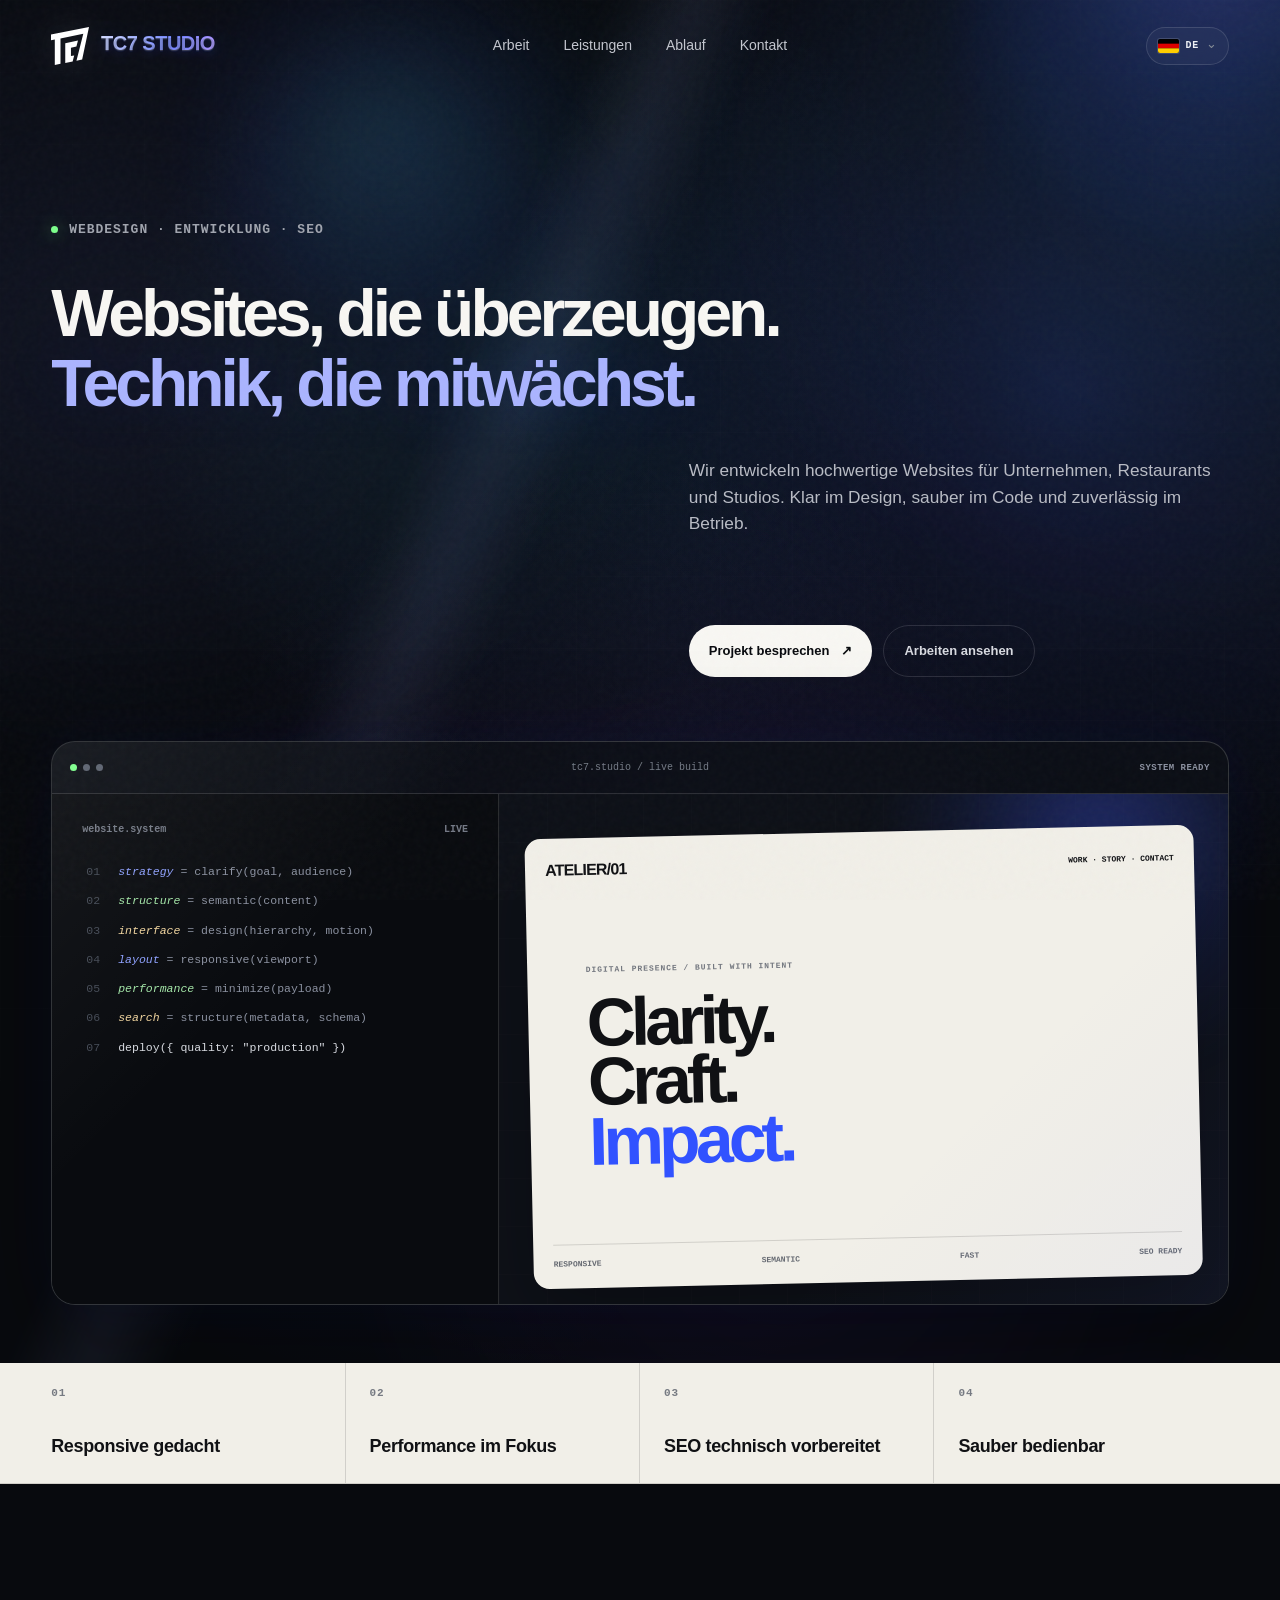
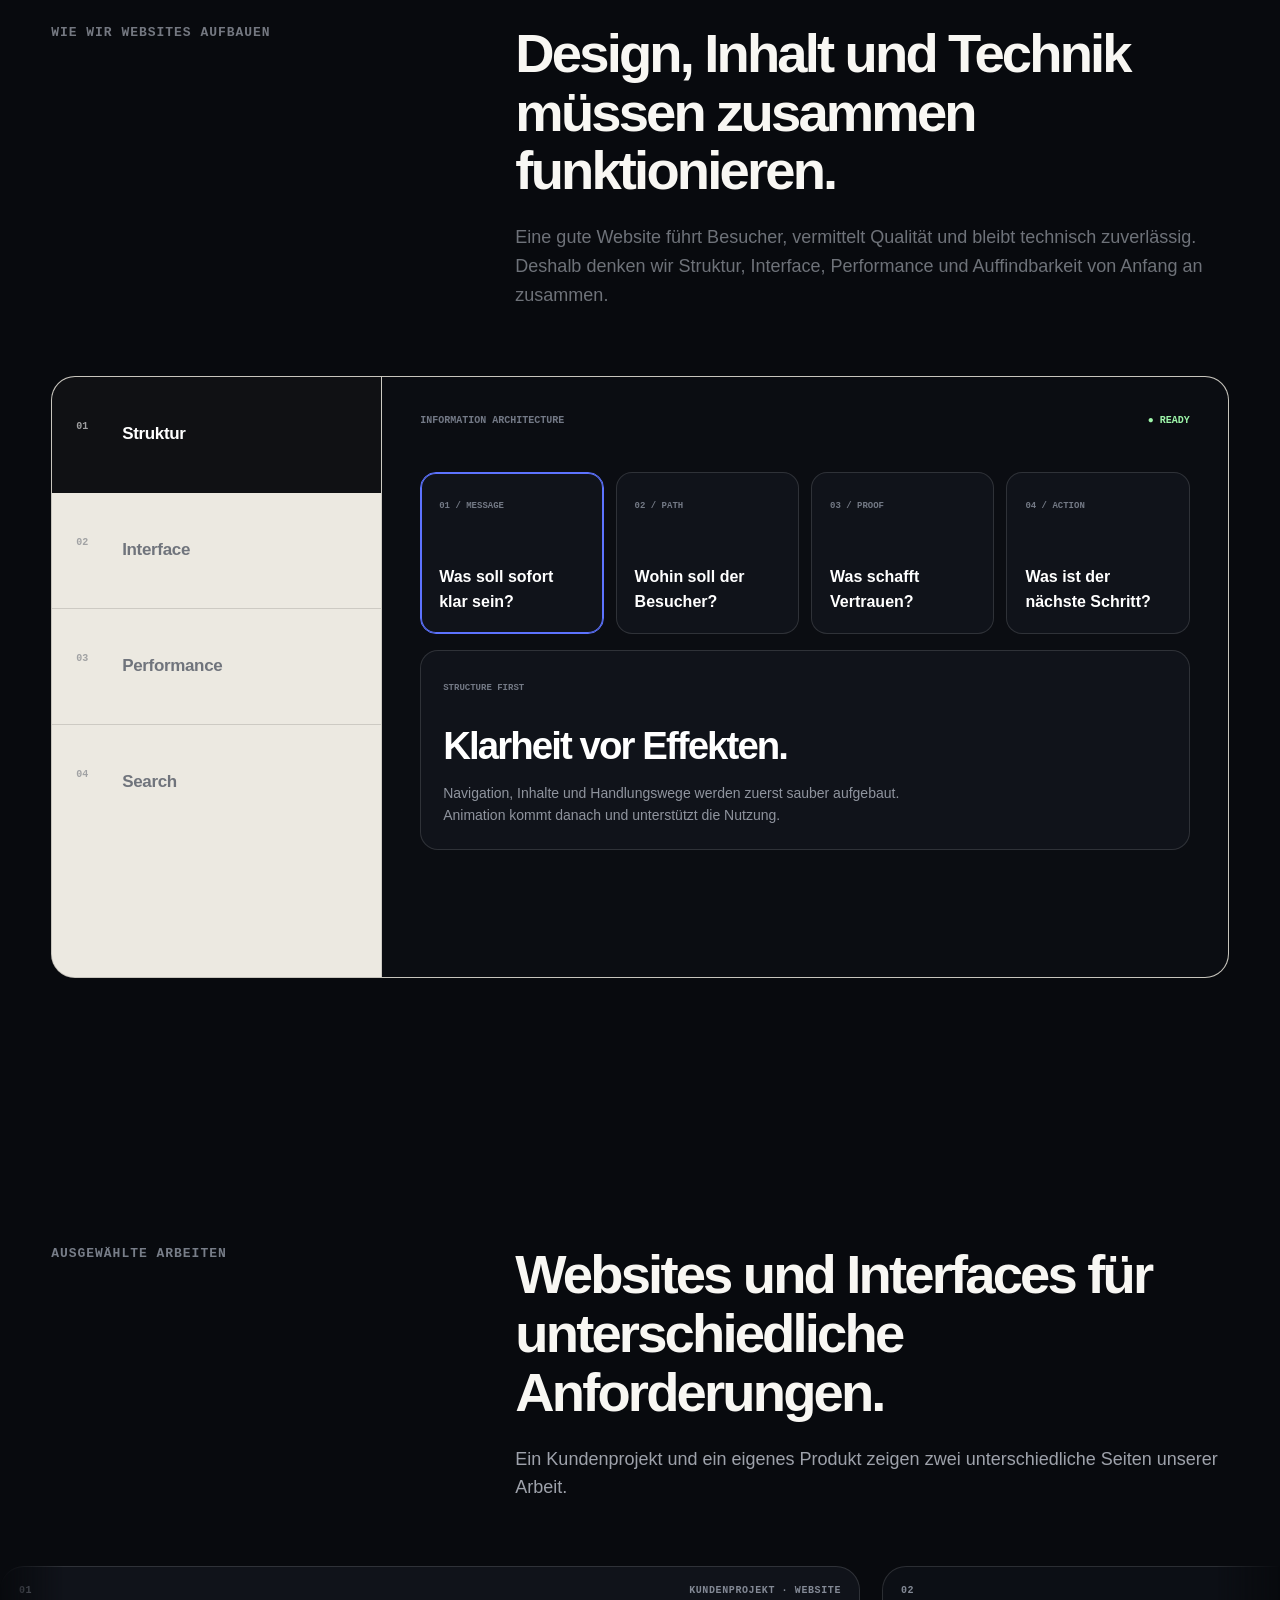
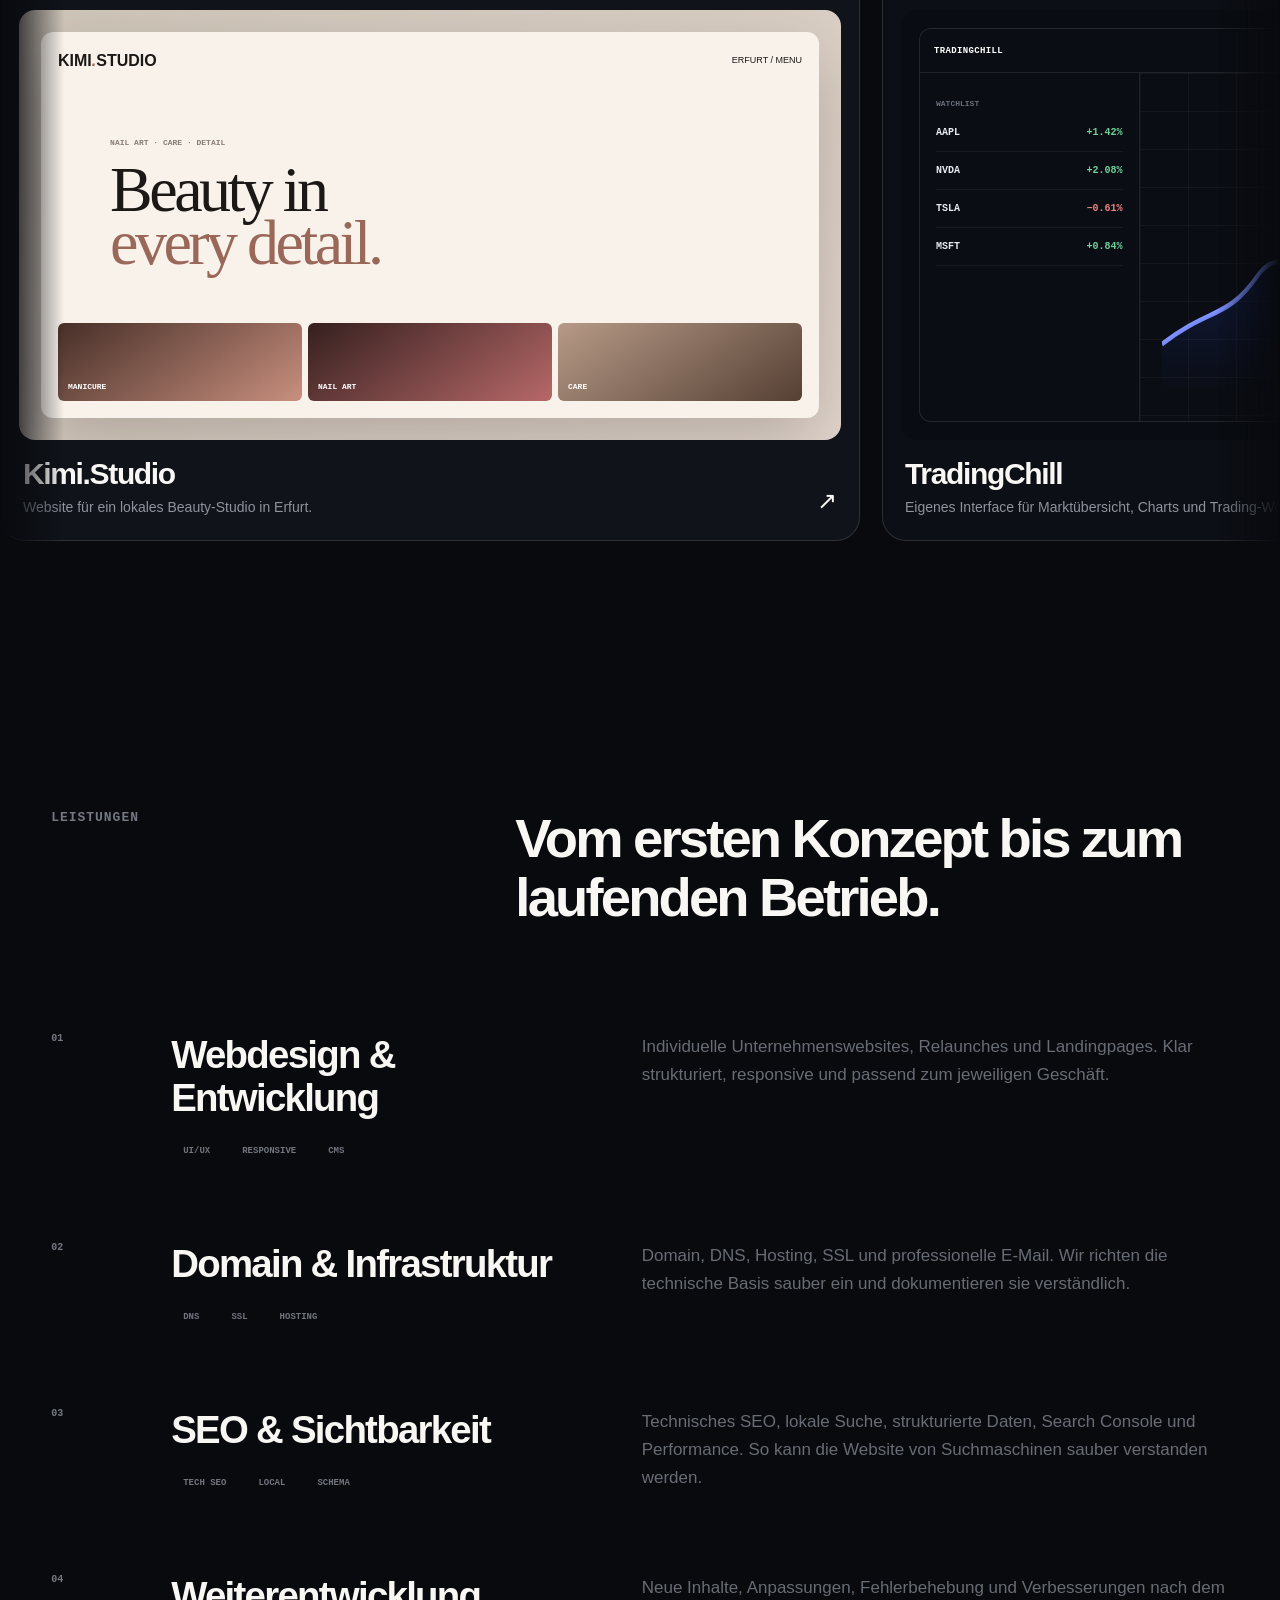
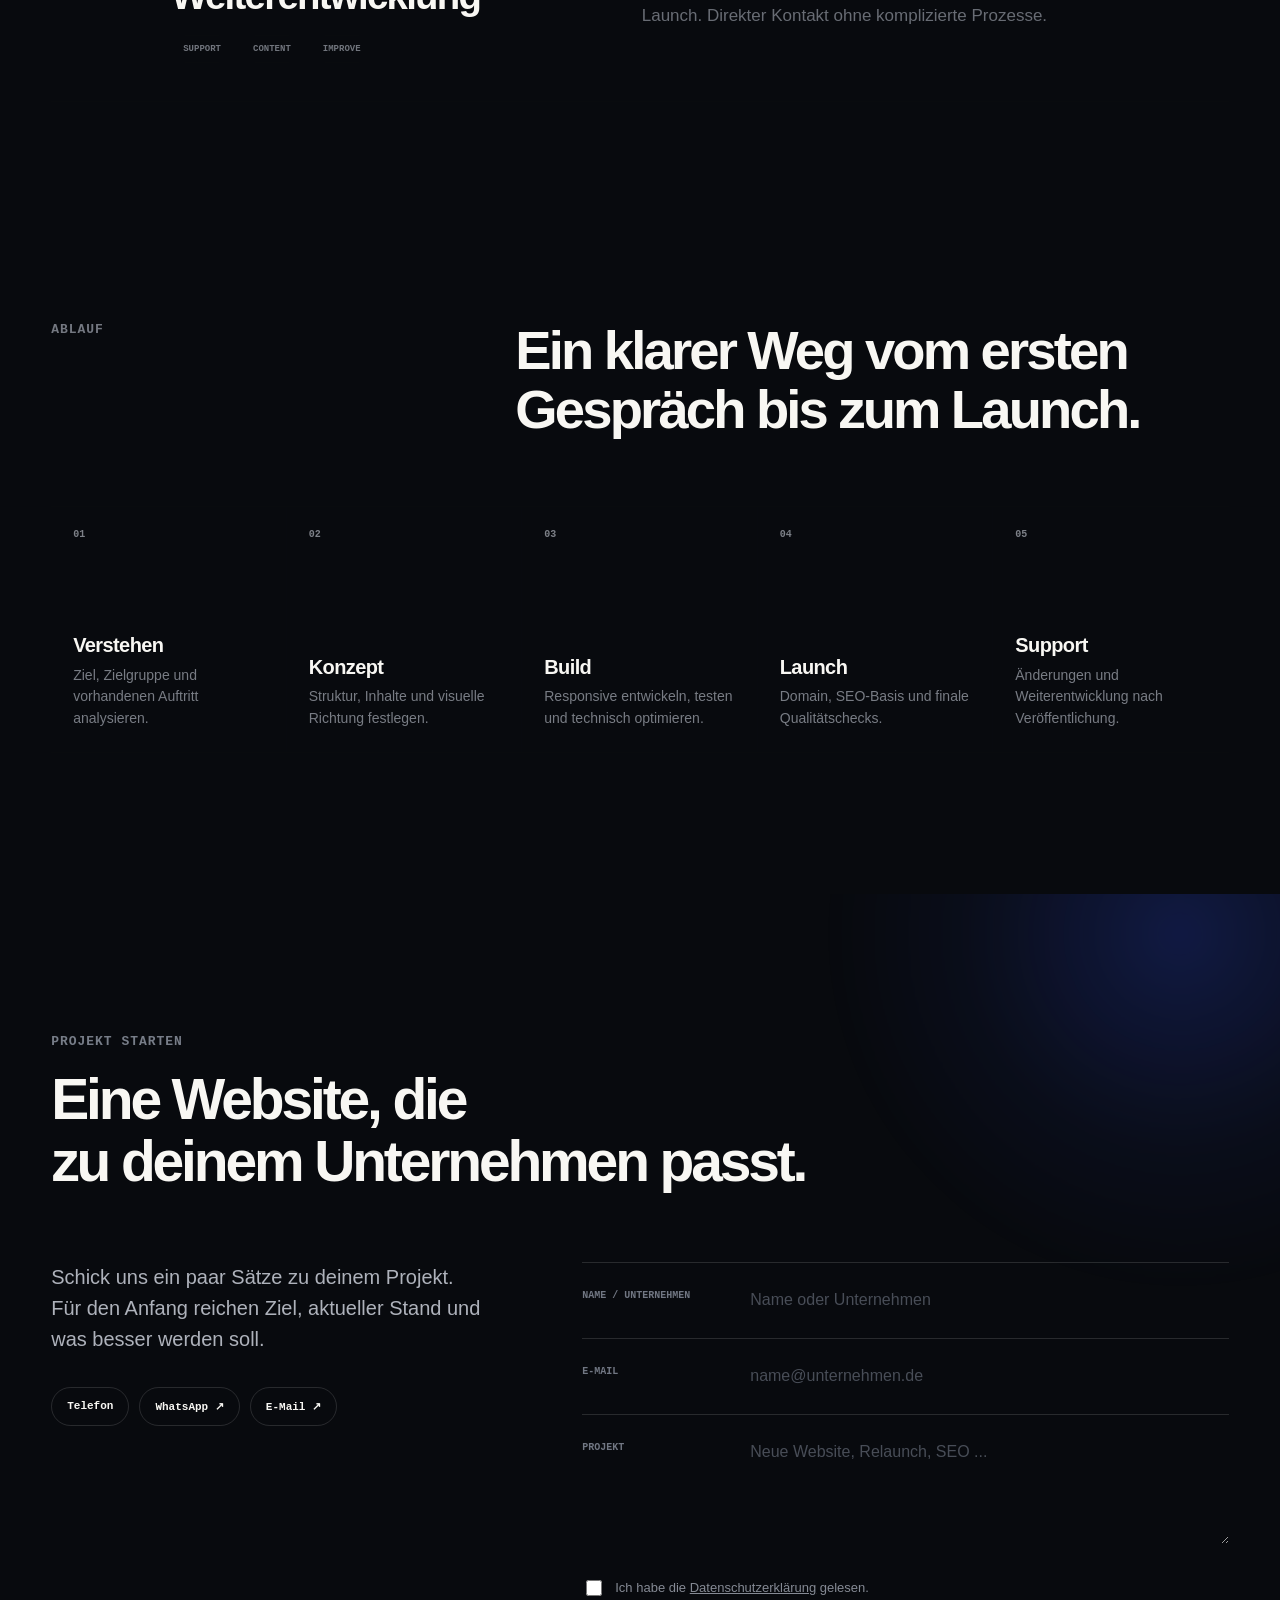
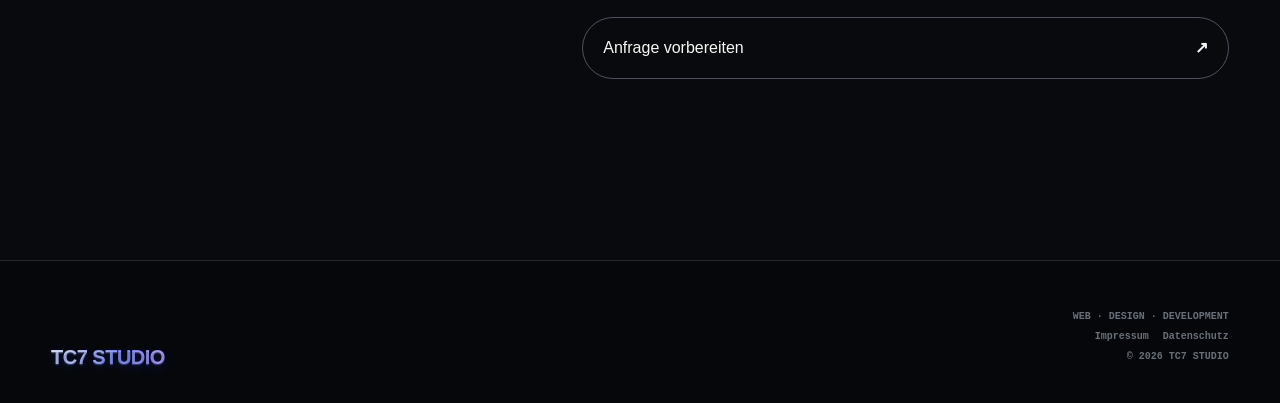
==== commit 2e869e21: "copy: use formal German address and dark section classes" ====
--- a/index.html
+++ b/index.html
@@ -136,7 +136,7 @@
   </div>
 </section>
 
-<section class="light section">
+<section class="dark-surface section">
   <div class="shell">
     <div class="section-head reveal">
       <p class="eyebrow" data-t="system.label">Wie wir Websites aufbauen</p>
@@ -288,7 +288,7 @@
   </div>
 </section>
 
-<section class="light section" id="services">
+<section class="dark-surface section" id="services">
   <div class="shell">
     <div class="section-head reveal">
       <p class="eyebrow" data-t="cap.label">Leistungen</p>
@@ -303,7 +303,7 @@
   </div>
 </section>
 
-<section class="light section process-section" id="process">
+<section class="dark-surface section process-section" id="process">
   <div class="shell">
     <div class="section-head reveal">
       <p class="eyebrow" data-t="process.label">Ablauf</p>
@@ -323,10 +323,10 @@
   <div class="contact-light" aria-hidden="true"></div>
   <div class="shell contact-inner">
     <p class="eyebrow reveal" data-t="contact.label">Projekt starten</p>
-    <h2 class="reveal"><span data-t="contact.a">Eine Website, die</span><br><span data-t="contact.b">zu deinem Unternehmen passt.</span></h2>
+    <h2 class="reveal"><span data-t="contact.a">Eine Website, die</span><br><span data-t="contact.b">zu Ihrem Unternehmen passt.</span></h2>
     <div class="contact-grid reveal">
       <div class="contact-copy">
-        <p data-t="contact.body">Schick uns ein paar Sätze zu deinem Projekt. Für den Anfang reichen Ziel, aktueller Stand und was besser werden soll.</p>
+        <p data-t="contact.body">Senden Sie uns ein paar Sätze zu Ihrem Projekt. Für den Anfang reichen Ziel, aktueller Stand und was besser werden soll.</p>
         <div class="contact-actions">
           <a href="tel:+491739117103">Telefon</a>
           <a href="https://wa.me/491739117103" target="_blank" rel="noreferrer">WhatsApp ↗</a>
--- a/styles.css
+++ b/styles.css
@@ -157,3 +157,67 @@
   .language-current-flag{width:20px!important;height:13px!important}
   .language-trigger{min-width:66px!important}
 }
+
+/* Typography hierarchy: hero remains the largest display type */
+.hero h1{line-height:1.06!important}
+.section-title{font-size:clamp(2.45rem,4.25vw,4.65rem)!important;line-height:1.08!important;letter-spacing:-.052em!important}
+.contact h2{font-size:clamp(2.8rem,4.45vw,4.8rem)!important;line-height:1.08!important;letter-spacing:-.055em!important}
+.ui-card h3{line-height:1.06!important}
+.mini-site-title{line-height:1.04!important}
+.project-caption h3{line-height:1.08!important}
+.capability h3{line-height:1.12!important}
+.process-step h3{line-height:1.14!important}
+
+/* Shared TC7 STUDIO wordmark: same treatment in header and footer */
+.brand-wordmark strong{
+  display:inline-block;
+  font-size:20px;
+  font-weight:760;
+  letter-spacing:-.025em;
+  line-height:1;
+  background:linear-gradient(118deg,#d9e0ff 0%,#9cadff 34%,#7084ff 62%,#b693ff 100%);
+  -webkit-background-clip:text;
+  background-clip:text;
+  color:transparent;
+  text-shadow:
+    0 1px 0 rgba(255,255,255,.16),
+    0 2px 0 rgba(32,42,91,.28),
+    0 4px 10px rgba(55,77,220,.20),
+    0 0 22px rgba(86,105,255,.18);
+  transform:perspective(420px) rotateX(2.5deg);
+}
+.footer-wordmark{display:inline-flex;align-items:center;line-height:1;perspective:none;font-size:initial;font-weight:initial;letter-spacing:initial}
+.footer-wordmark strong{font-size:20px}
+
+/* Vietnamese accents need more vertical breathing room */
+html[lang="vi"] .hero h1{line-height:1.13!important}
+html[lang="vi"] .section-title,
+html[lang="vi"] .contact h2{line-height:1.14!important}
+html[lang="vi"] .capability h3,
+html[lang="vi"] .process-step h3,
+html[lang="vi"] .project-caption h3{line-height:1.18!important}
+
+@media(max-width:680px){
+  .hero h1{line-height:1.08!important}
+  .section-title{font-size:clamp(2.1rem,10vw,2.85rem)!important;line-height:1.1!important}
+  .contact h2{font-size:clamp(2.2rem,10.5vw,2.95rem)!important;line-height:1.1!important}
+  .brand-wordmark strong,.footer-wordmark strong{font-size:15px!important}
+  html[lang="vi"] .hero h1{line-height:1.15!important}
+  html[lang="vi"] .section-title,
+  html[lang="vi"] .contact h2{line-height:1.16!important}
+  html[lang="vi"] .hero h1{font-size:clamp(1.5rem,6.8vw,2.85rem)!important}
+  html[lang="en"] .hero h1{font-size:clamp(1.4rem,6.15vw,2.6rem)!important}
+}
+@media(max-width:390px){
+  .brand-wordmark strong,.footer-wordmark strong{font-size:13px!important}
+}
+
+/* Keep the hero visibly dominant on small screens too */
+@media(max-width:680px){
+  .section-title{font-size:clamp(1.75rem,5.8vw,2.45rem)!important}
+  .contact h2{font-size:clamp(1.85rem,6vw,2.55rem)!important}
+  html[lang="vi"] .section-title{font-size:clamp(1.65rem,5.55vw,2.3rem)!important}
+  html[lang="vi"] .contact h2{font-size:clamp(1.72rem,5.7vw,2.4rem)!important}
+  html[lang="en"] .section-title{font-size:clamp(1.55rem,5.15vw,2.15rem)!important}
+  html[lang="en"] .contact h2{font-size:clamp(1.62rem,5.35vw,2.25rem)!important}
+}
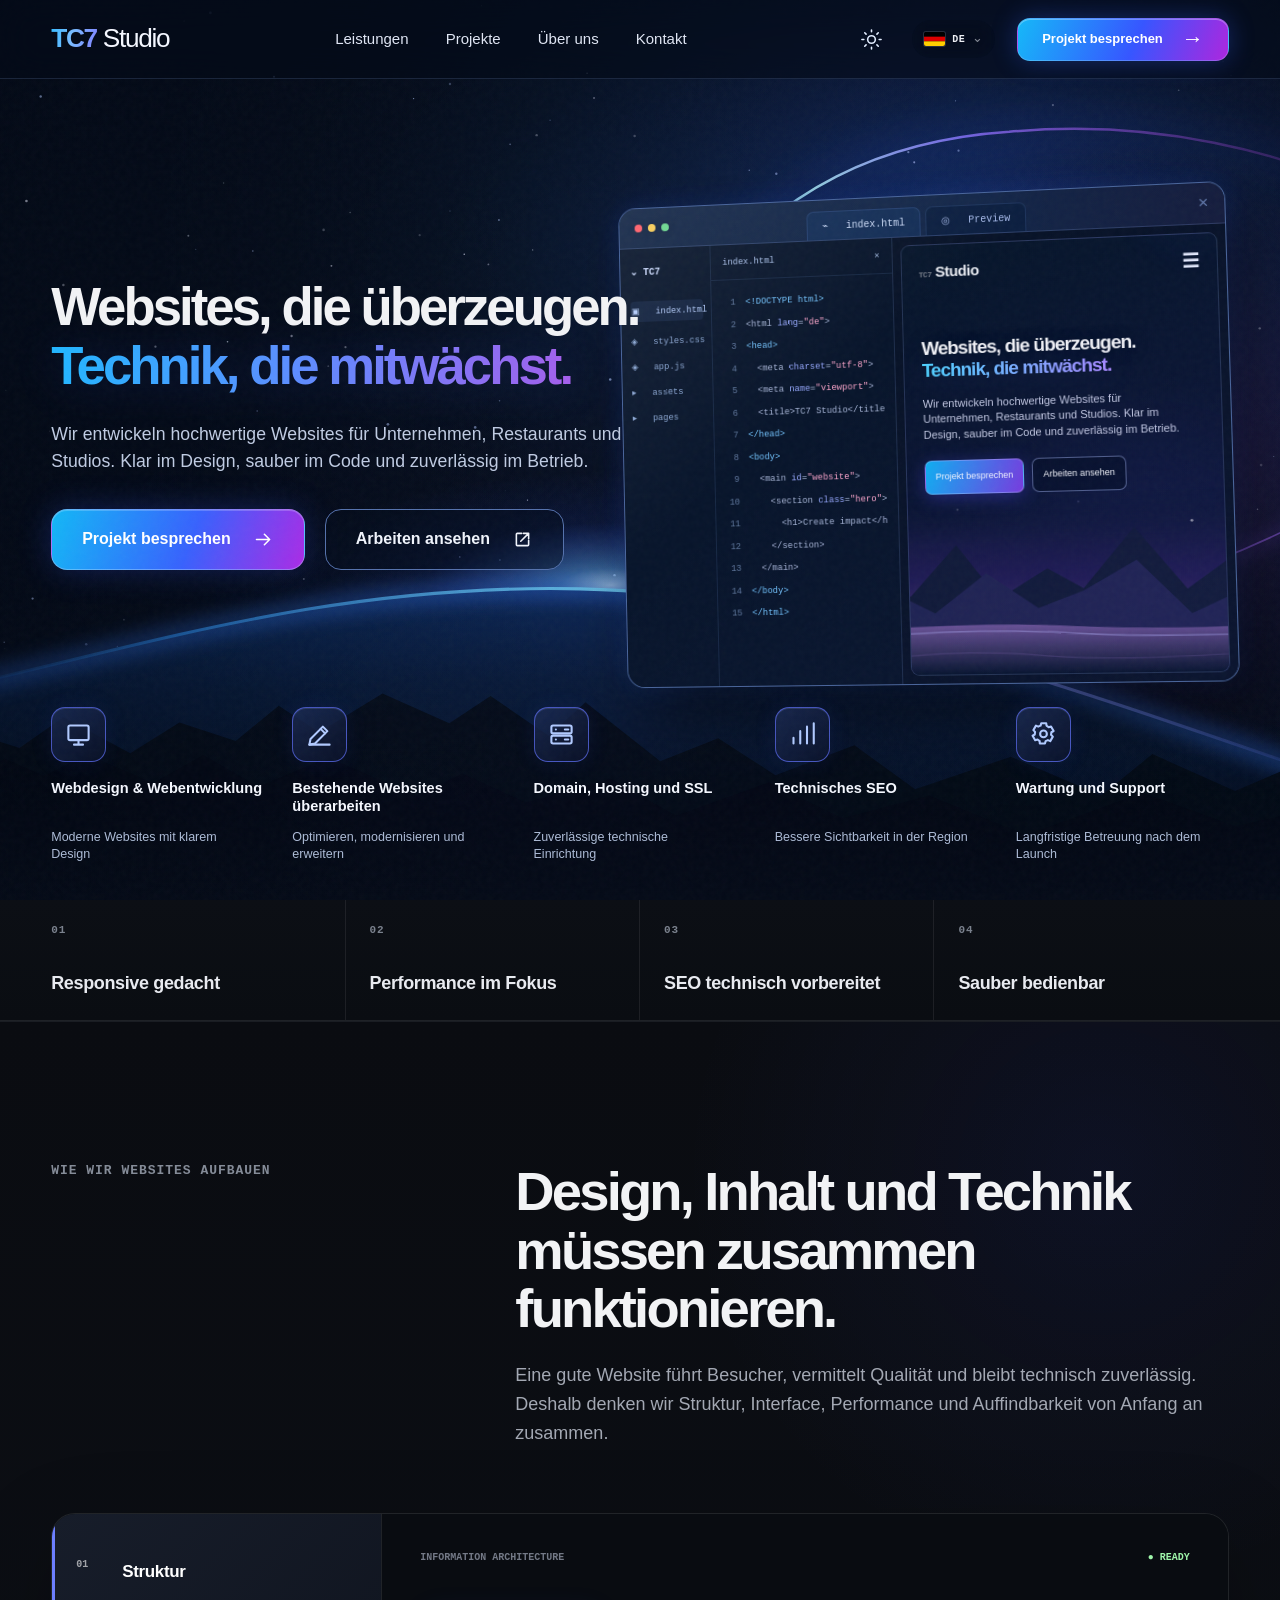
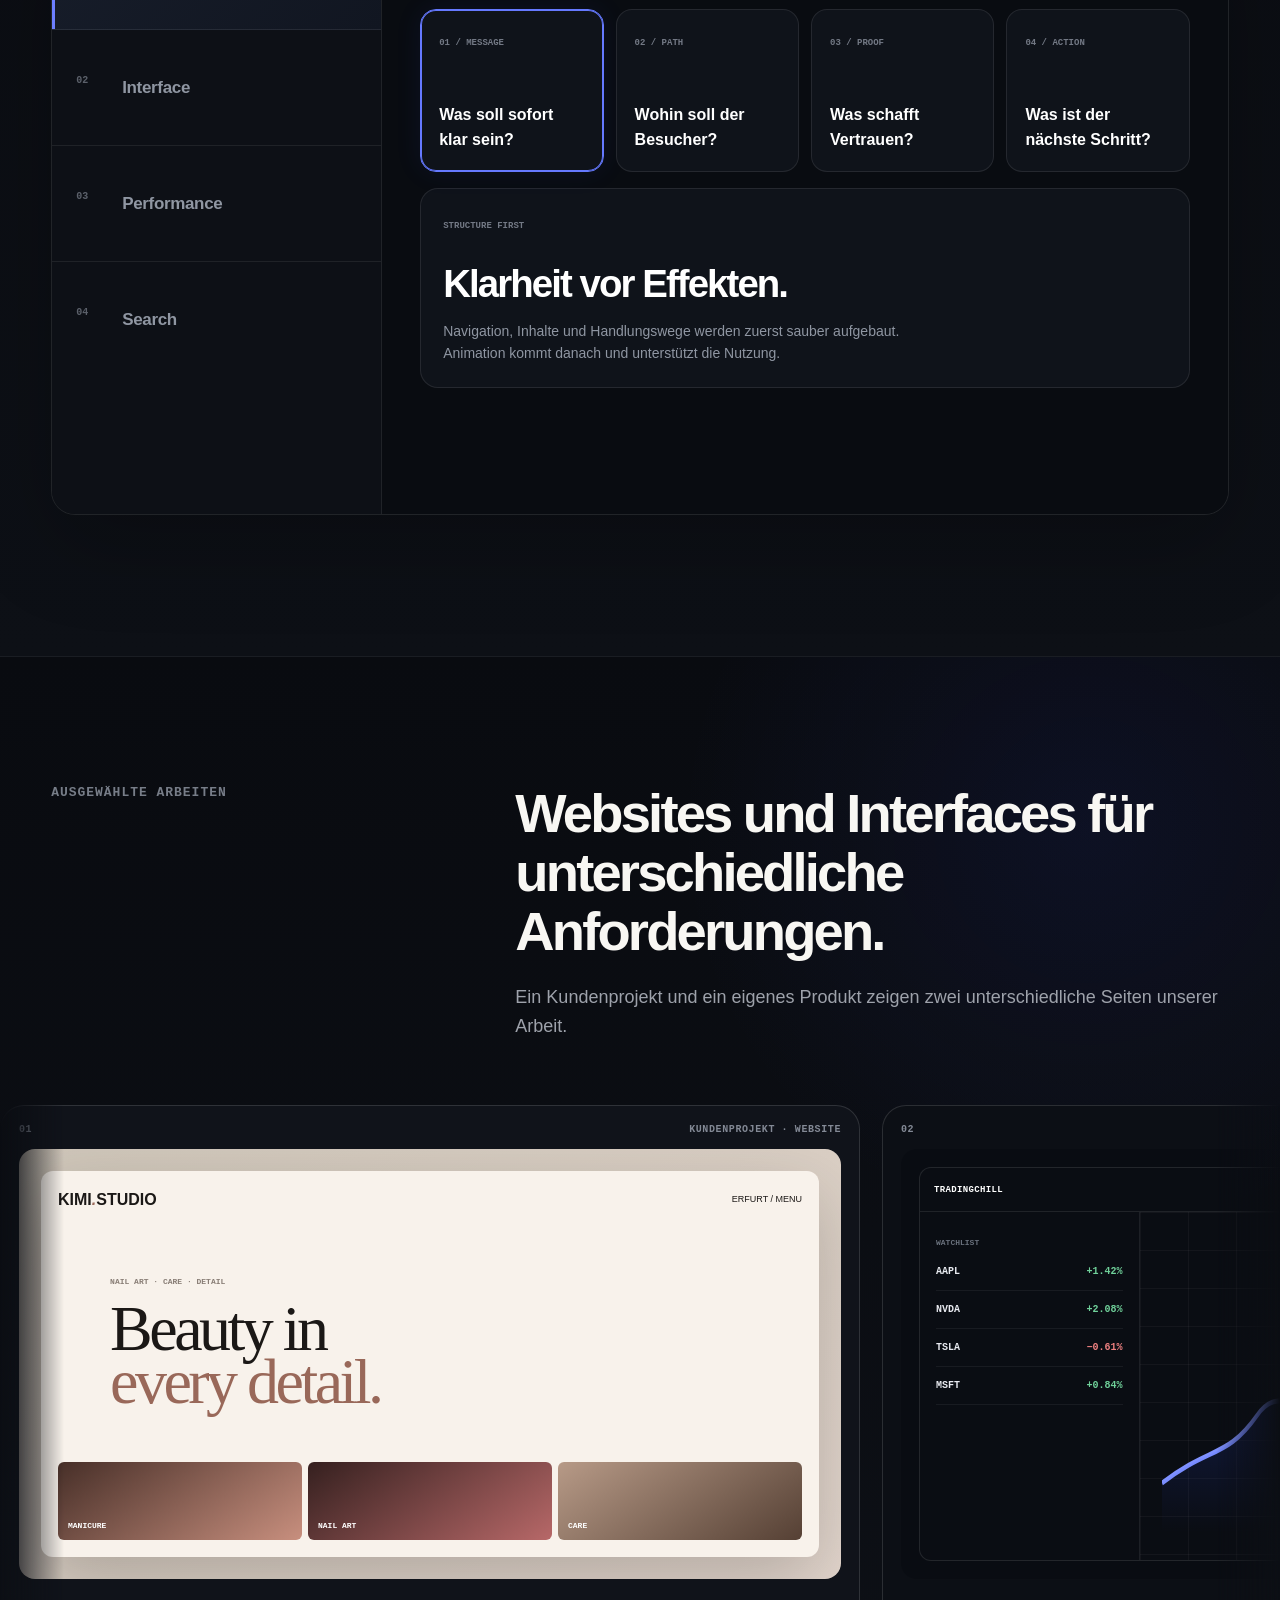
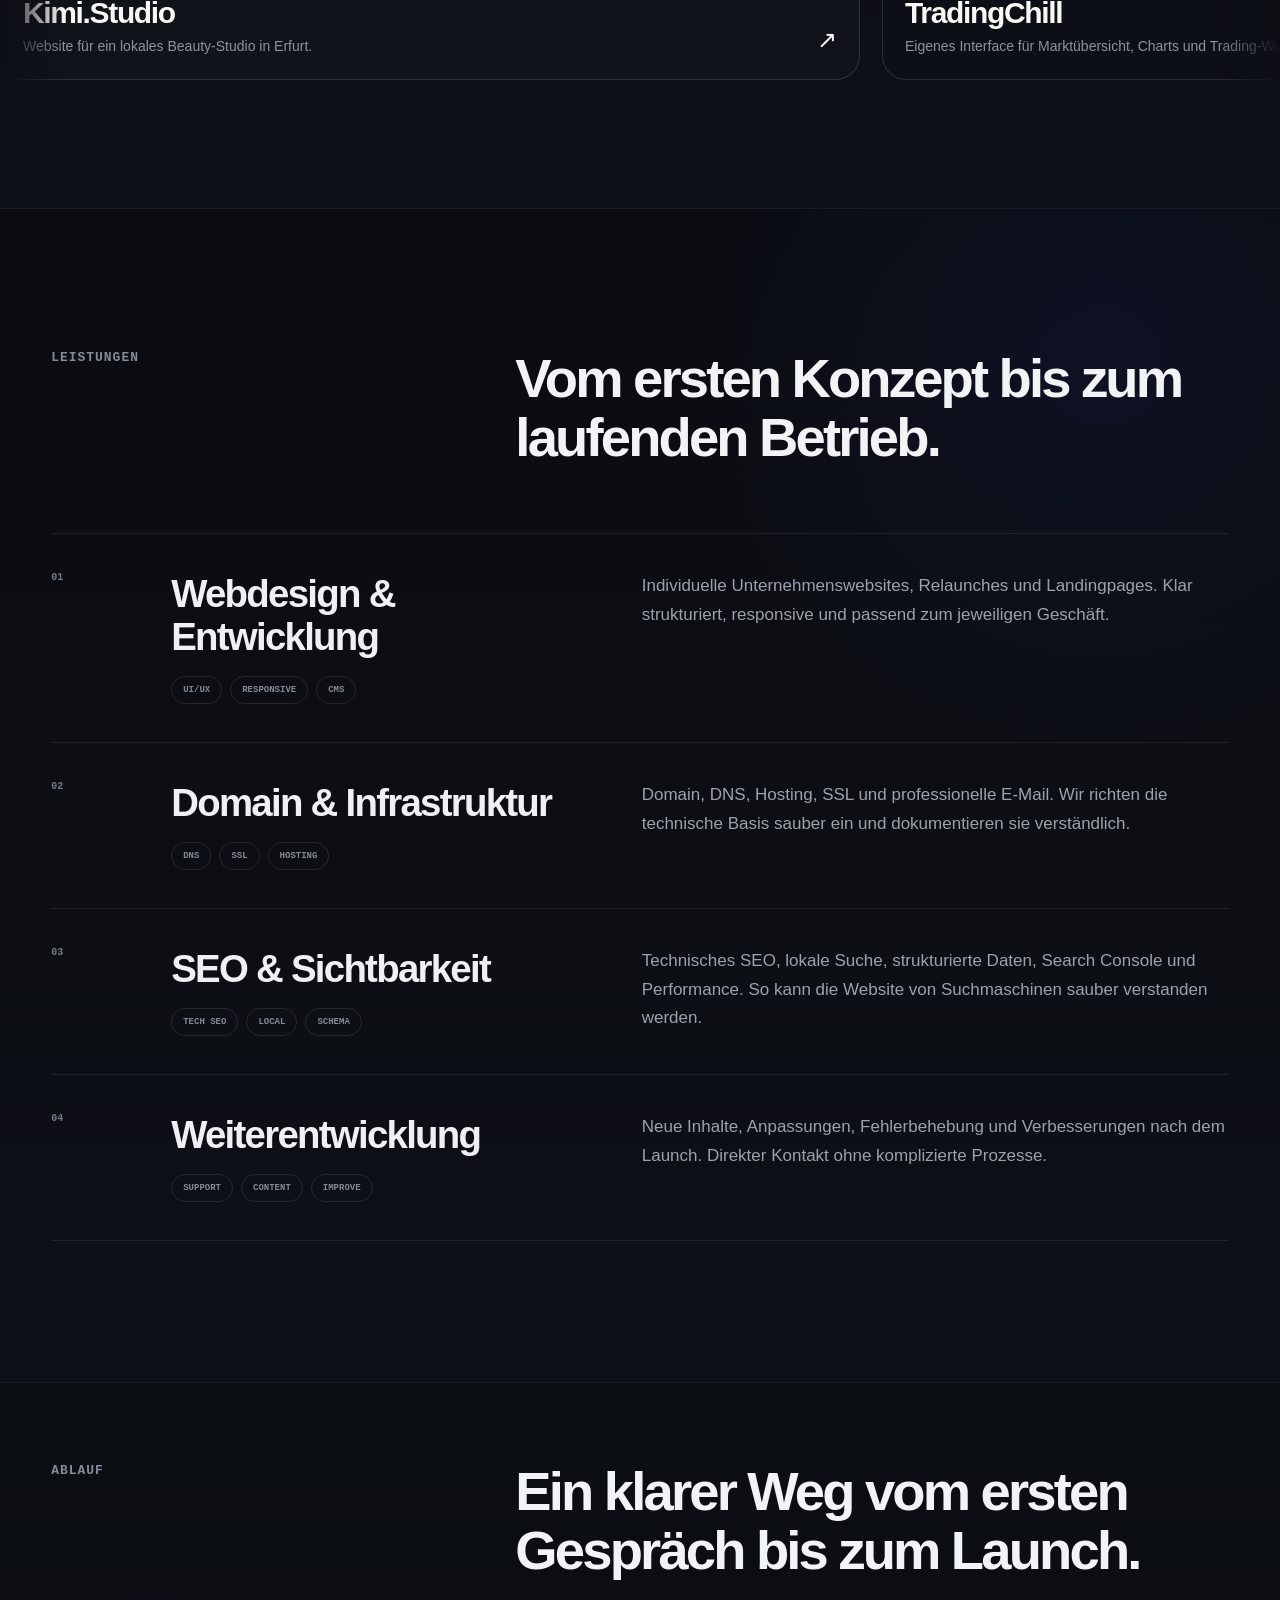
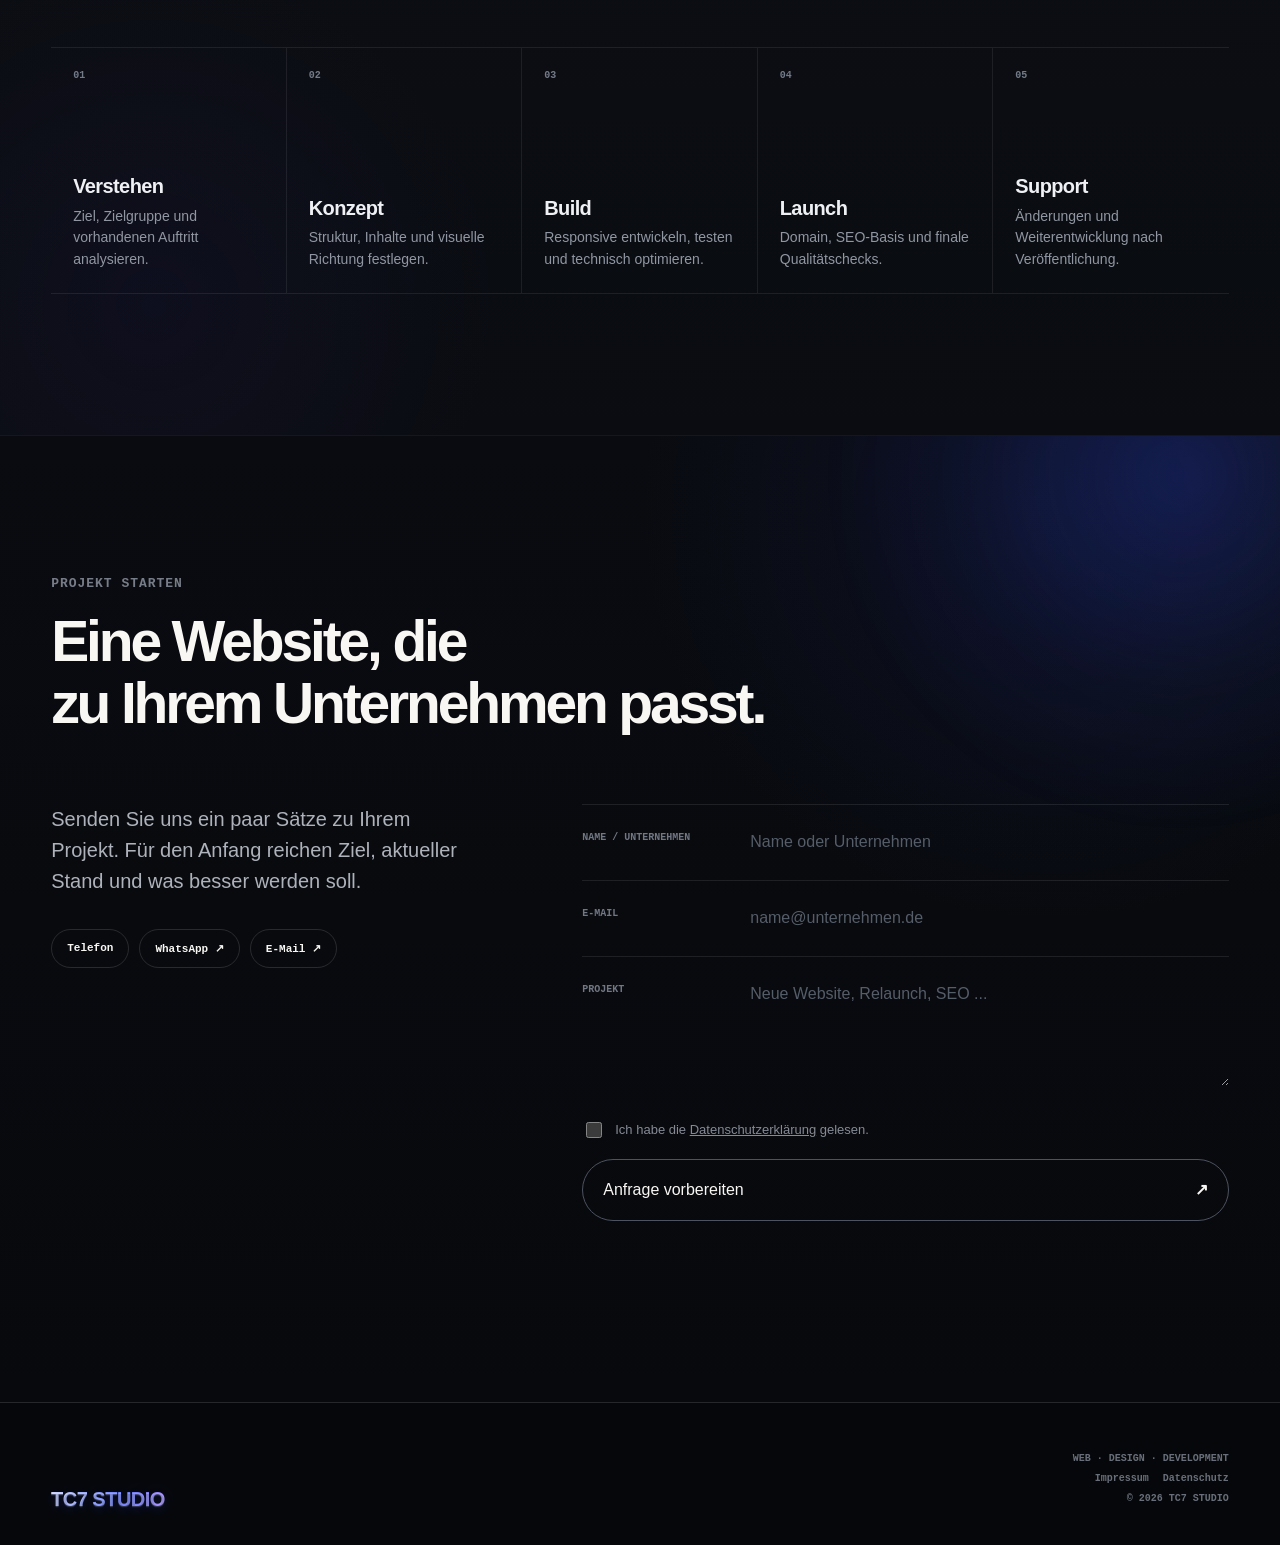
==== commit 4623238c: "feat: build cinematic cosmic TC7 landing hero from reference" ====
--- a/index.html
+++ b/index.html
@@ -22,6 +22,7 @@
 <link rel="alternate" hreflang="en" href="?lang=en">
 <link rel="alternate" hreflang="x-default" href="?lang=de">
 <link rel="stylesheet" href="/styles.css">
+<link rel="stylesheet" href="/cinematic.css">
 <script type="application/ld+json">
 {"@context":"https://schema.org","@type":"ProfessionalService","name":"TC7 Studio","email":"mailto:cuong8993@gmail.com","telephone":"+49 173 9117103","areaServed":{"@type":"Country","name":"Germany"},"availableLanguage":["de","vi","en"],"serviceType":["Webdesign","Website Entwicklung","Website Relaunch","Domain und DNS Setup","SEO","Website Support"]}
 </script>
@@ -33,16 +34,18 @@
 <header class="site-header">
   <div class="header-inner shell">
     <a class="brand" href="#top" aria-label="TC7 Studio Startseite">
-      <img class="brand-mark" src="/assets/brand/tc7-mark-transparent.svg" alt="">
-      <span class="brand-type brand-wordmark"><strong>TC7 STUDIO</strong></span>
+      <span class="brand-type brand-wordmark"><strong><span class="brand-gradient">TC7</span> <span class="brand-studio">Studio</span></strong></span>
     </a>
     <nav class="main-nav" aria-label="Hauptnavigation">
-      <a href="#work" data-t="nav.work">Arbeit</a>
       <a href="#services" data-t="nav.services">Leistungen</a>
-      <a href="#process" data-t="nav.process">Ablauf</a>
+      <a href="#work" data-t="nav.work">Projekte</a>
+      <a href="#approach" data-t="nav.about">Über uns</a>
       <a href="#contact" data-t="nav.contact">Kontakt</a>
     </nav>
     <div class="header-tools">
+      <button class="ambient-toggle" type="button" aria-label="Kosmische Lichteffekte reduzieren" aria-pressed="false" title="Lichteffekte umschalten">
+        <svg viewBox="0 0 24 24" aria-hidden="true"><circle cx="12" cy="12" r="4"/><path d="M12 2v2m0 16v2M4.93 4.93l1.42 1.42m11.3 11.3 1.42 1.42M2 12h2m16 0h2M4.93 19.07l1.42-1.42m11.3-11.3 1.42-1.42"/></svg>
+      </button>
       <div class="language-select">
         <button class="language-trigger" type="button" aria-haspopup="listbox" aria-expanded="false" aria-label="Sprache wählen">
           <img class="language-current-flag" src="/assets/flags/de.svg" alt="" aria-hidden="true">
@@ -55,75 +58,131 @@
           <button class="language-option" data-lang="en" type="button" role="option" aria-selected="false"><img src="/assets/flags/en.svg" alt=""><b>English</b></button>
         </div>
       </div>
+      <a class="header-cta" href="#contact"><span data-t="hero.cta">Projekt besprechen</span><span aria-hidden="true">→</span></a>
       <button class="menu-btn" type="button" aria-label="Menü öffnen"><span></span><span></span></button>
     </div>
   </div>
 </header>
 
 <div class="mobile-menu" aria-label="Mobile Navigation">
-  <a href="#work" data-t="nav.work">Arbeit</a>
   <a href="#services" data-t="nav.services">Leistungen</a>
+  <a href="#work" data-t="nav.work">Projekte</a>
+  <a href="#approach" data-t="nav.about">Über uns</a>
   <a href="#process" data-t="nav.process">Ablauf</a>
   <a href="#contact" data-t="nav.contact">Kontakt</a>
 </div>
 
 <main>
-<section class="hero" id="top">
+<section class="hero cinematic-hero" id="top">
+  <div class="cosmic-sky" aria-hidden="true"></div>
   <canvas class="hero-light-canvas" id="heroLightCanvas" aria-hidden="true"></canvas>
-  <div class="hero-grid"></div>
-  <div class="hero-lighting" aria-hidden="true">
-    <i class="hero-orb orb-a"></i>
-    <i class="hero-orb orb-b"></i>
-    <i class="hero-orb orb-c"></i>
-    <i class="hero-beam"></i>
-  </div>
+  <div class="cosmic-atmosphere" aria-hidden="true"></div>
+
   <div class="hero-content shell">
-    <div class="hero-kicker"><i class="status-dot"></i><span data-t="hero.kicker">Webdesign · Entwicklung · SEO</span></div>
-    <h1>
-      <span data-t="hero.a">Websites, die überzeugen.</span>
-      <span class="accent" data-t="hero.b">Technik, die mitwächst.</span>
-    </h1>
-    <div class="hero-intro">
-      <p data-t="hero.body">Wir entwickeln hochwertige Websites für Unternehmen, Restaurants und Studios. Klar im Design, sauber im Code und zuverlässig im Betrieb.</p>
+    <div class="hero-copy">
+      <h1>
+        <span data-t="hero.a">Websites, die überzeugen.</span>
+        <span class="accent" data-t="hero.b">Technik, die mitwächst.</span>
+      </h1>
+      <p class="hero-description" data-t="hero.body">Wir entwickeln hochwertige Websites für Unternehmen, Restaurants und Studios. Klar im Design, sauber im Code und zuverlässig im Betrieb.</p>
       <div class="hero-actions">
-        <a class="btn btn-primary" href="#contact"><span data-t="hero.cta">Projekt besprechen</span><b>↗</b></a>
-        <a class="btn btn-ghost" href="#work" data-t="hero.work">Arbeiten ansehen</a>
-      </div>
-    </div>
-
-    <div class="hero-stage reveal" aria-label="TC7 Entwicklungs Showcase">
-      <div class="stage-shine"></div>
+        <a class="btn btn-primary" href="#contact"><span data-t="hero.cta">Projekt besprechen</span><svg viewBox="0 0 24 24" aria-hidden="true"><path d="M4 12h15m-6-6 6 6-6 6"/></svg></a>
+        <a class="btn btn-ghost" href="#work"><span data-t="hero.work">Arbeiten ansehen</span><svg viewBox="0 0 24 24" aria-hidden="true"><path d="M13 5h6v6m0-6-9 9"/><path d="M19 13v5a1 1 0 0 1-1 1H6a1 1 0 0 1-1-1V6a1 1 0 0 1 1-1h5"/></svg></a>
+      </div>
+    </div>
+
+    <div class="hero-stage cosmic-browser reveal" aria-label="Vorschau einer TC7 Studio Webentwicklung">
       <div class="stage-bar">
-        <div class="stage-dots"><i></i><i></i><i></i></div>
-        <div class="stage-url">tc7.studio / live build</div>
-        <div class="stage-state">SYSTEM READY</div>
+        <div class="stage-dots" aria-hidden="true"><i></i><i></i><i></i></div>
+        <div class="stage-tabs" aria-hidden="true"><span>⌁ &nbsp; index.html</span><span>◎ &nbsp; Preview</span></div>
+        <span class="stage-close" aria-hidden="true">×</span>
       </div>
       <div class="stage-body">
         <div class="code-pane">
-          <div class="code-head"><span>website.system</span><span>LIVE</span></div>
-          <div class="code-lines" aria-hidden="true">
-            <div class="code-line"><b>01</b><span><i class="c-blue">strategy</i> = clarify(goal, audience)</span></div>
-            <div class="code-line"><b>02</b><span><i class="c-green">structure</i> = semantic(content)</span></div>
-            <div class="code-line"><b>03</b><span><i class="c-warm">interface</i> = design(hierarchy, motion)</span></div>
-            <div class="code-line"><b>04</b><span><i class="c-blue">layout</i> = responsive(viewport)</span></div>
-            <div class="code-line"><b>05</b><span><i class="c-green">performance</i> = minimize(payload)</span></div>
-            <div class="code-line"><b>06</b><span><i class="c-warm">search</i> = structure(metadata, schema)</span></div>
-            <div class="code-line"><b>07</b><span class="c-white">deploy({ quality: "production" })</span></div>
+          <div class="code-sidebar" aria-hidden="true">
+            <strong><span>⌄</span> TC7</strong>
+            <span>▣ &nbsp; index.html</span>
+            <span>◈ &nbsp; styles.css</span>
+            <span>◈ &nbsp; app.js</span>
+            <span>▸ &nbsp; assets</span>
+            <span>▸ &nbsp; pages</span>
+          </div>
+          <div class="code-editor">
+            <div class="code-head"><span>index.html</span><span>×</span></div>
+            <div class="code-lines" aria-hidden="true">
+              <div class="code-line"><b>1</b><span class="c-blue">&lt;!DOCTYPE html&gt;</span></div>
+              <div class="code-line"><b>2</b><span>&lt;html <i class="c-warm">lang</i>=<i class="c-green">"de"</i>&gt;</span></div>
+              <div class="code-line"><b>3</b><span class="c-blue">&lt;head&gt;</span></div>
+              <div class="code-line"><b>4</b><span>&nbsp; &lt;meta <i class="c-warm">charset</i>=<i class="c-green">"utf-8"</i>&gt;</span></div>
+              <div class="code-line"><b>5</b><span>&nbsp; &lt;meta <i class="c-warm">name</i>=<i class="c-green">"viewport"</i>&gt;</span></div>
+              <div class="code-line"><b>6</b><span>&nbsp; &lt;title&gt;TC7 Studio&lt;/title&gt;</span></div>
+              <div class="code-line"><b>7</b><span class="c-blue">&lt;/head&gt;</span></div>
+              <div class="code-line"><b>8</b><span class="c-blue">&lt;body&gt;</span></div>
+              <div class="code-line"><b>9</b><span>&nbsp; &lt;main <i class="c-warm">id</i>=<i class="c-green">"website"</i>&gt;</span></div>
+              <div class="code-line"><b>10</b><span>&nbsp; &nbsp; &lt;section <i class="c-warm">class</i>=<i class="c-green">"hero"</i>&gt;</span></div>
+              <div class="code-line"><b>11</b><span>&nbsp; &nbsp; &nbsp; &lt;h1&gt;Create impact&lt;/h1&gt;</span></div>
+              <div class="code-line"><b>12</b><span>&nbsp; &nbsp; &lt;/section&gt;</span></div>
+              <div class="code-line"><b>13</b><span>&nbsp; &lt;/main&gt;</span></div>
+              <div class="code-line"><b>14</b><span class="c-blue">&lt;/body&gt;</span></div>
+              <div class="code-line"><b>15</b><span class="c-blue">&lt;/html&gt;</span></div>
+            </div>
           </div>
         </div>
         <div class="preview-pane">
-          <div class="preview-aurora"></div>
           <div class="preview-window">
-            <div class="preview-nav"><strong>ATELIER/01</strong><span>WORK · STORY · CONTACT</span></div>
+            <div class="preview-nav"><strong><span>TC7</span> Studio</strong><span aria-hidden="true">☰</span></div>
             <div class="preview-hero">
-              <small>DIGITAL PRESENCE / BUILT WITH INTENT</small>
-              <h2>Clarity.<br>Craft.<br><em>Impact.</em></h2>
-            </div>
-            <div class="preview-foot"><span>RESPONSIVE</span><span>SEMANTIC</span><span>FAST</span><span>SEO READY</span></div>
-          </div>
-        </div>
-      </div>
-    </div>
+              <h2><span data-t="hero.a">Websites, die überzeugen.</span><br><em data-t="hero.b">Technik, die mitwächst.</em></h2>
+              <p data-t="hero.body">Wir entwickeln hochwertige Websites für Unternehmen, Restaurants und Studios. Klar im Design, sauber im Code und zuverlässig im Betrieb.</p>
+              <div class="preview-actions"><span data-t="hero.cta">Projekt besprechen</span><span data-t="hero.work">Arbeiten ansehen</span></div>
+            </div>
+            <svg class="preview-landscape" viewBox="0 0 600 240" preserveAspectRatio="xMidYMax slice" aria-hidden="true">
+              <defs>
+                <linearGradient id="pSky" x2="0" y2="1"><stop stop-color="#08162f"/><stop offset=".48" stop-color="#201c55"/><stop offset="1" stop-color="#6a4789"/></linearGradient>
+                <linearGradient id="pLake" x2="0" y2="1"><stop stop-color="#6e559a"/><stop offset="1" stop-color="#07152c"/></linearGradient>
+              </defs>
+              <rect width="600" height="240" fill="url(#pSky)"/>
+              <path d="M0 155L55 119L93 136L155 69L210 141L275 102L322 129L390 50L457 132L508 96L600 158V240H0Z" fill="#111b38"/>
+              <path d="M0 168L90 141L125 159L194 107L262 154L322 132L392 93L462 164L528 134L600 164V240H0Z" fill="#202453"/>
+              <path d="M0 182Q170 170 305 178T600 178V240H0Z" fill="url(#pLake)"/>
+              <path d="M0 192Q160 177 300 187T600 188" fill="none" stroke="#aaa8ee" stroke-opacity=".45" stroke-width="2"/>
+              <path d="M0 225Q140 204 262 216T600 211" fill="none" stroke="#a27ccf" stroke-opacity=".2" stroke-width="1.5"/>
+              <circle cx="465" cy="43" r="1.8" fill="#fff" opacity=".85"/>
+              <circle cx="158" cy="22" r="1.2" fill="#fff" opacity=".8"/>
+              <circle cx="318" cy="15" r="1.4" fill="#c9c7ff" opacity=".8"/>
+            </svg>
+          </div>
+        </div>
+      </div>
+    </div>
+  </div>
+
+  <div class="hero-services shell" aria-label="Leistungen im Überblick">
+    <a class="hero-service" href="#services">
+      <span class="service-icon"><svg viewBox="0 0 24 24" aria-hidden="true"><rect x="3" y="4" width="18" height="13" rx="1.5"/><path d="M8 21h8M12 17v4"/></svg></span>
+      <strong data-t="heroServices.design.title">Webdesign &amp; Webentwicklung</strong>
+      <span data-t="heroServices.design.copy">Moderne Websites mit klarem Design</span>
+    </a>
+    <a class="hero-service" href="#services">
+      <span class="service-icon"><svg viewBox="0 0 24 24" aria-hidden="true"><path d="m4 16 11-11 4 4L8 20l-5 1 1-5Z"/><path d="m13 7 4 4M3 21h18"/></svg></span>
+      <strong data-t="heroServices.relaunch.title">Bestehende Websites überarbeiten</strong>
+      <span data-t="heroServices.relaunch.copy">Optimieren, modernisieren und erweitern</span>
+    </a>
+    <a class="hero-service" href="#services">
+      <span class="service-icon"><svg viewBox="0 0 24 24" aria-hidden="true"><rect x="3" y="4" width="18" height="7" rx="1.5"/><rect x="3" y="13" width="18" height="7" rx="1.5"/><path d="M7 7.5h.01M7 16.5h.01M15 7.5h3M15 16.5h3"/></svg></span>
+      <strong data-t="heroServices.hosting.title">Domain, Hosting und SSL</strong>
+      <span data-t="heroServices.hosting.copy">Zuverlässige technische Einrichtung</span>
+    </a>
+    <a class="hero-service" href="#services">
+      <span class="service-icon"><svg viewBox="0 0 24 24" aria-hidden="true"><path d="M4 20v-5M10 20V9M16 20V5M22 20V2"/></svg></span>
+      <strong data-t="heroServices.seo.title">Technisches SEO</strong>
+      <span data-t="heroServices.seo.copy">Bessere Sichtbarkeit in der Region</span>
+    </a>
+    <a class="hero-service" href="#services">
+      <span class="service-icon"><svg viewBox="0 0 24 24" aria-hidden="true"><path d="m10 2-.6 2.1-2.1.9-2-.9-2.3 4 1.5 1.6-.3 2.3-1.9 1.1 2.3 4 2.1-.7 1.9 1.5.1 2.1h4.6l.6-2.1 2-.9 2.1.9 2.3-4-1.6-1.6.3-2.3 2-1.1-2.3-4-2.1.7-1.9-1.5L14.4 2H10Z"/><circle cx="12" cy="11.5" r="3"/></svg></span>
+      <strong data-t="heroServices.support.title">Wartung und Support</strong>
+      <span data-t="heroServices.support.copy">Langfristige Betreuung nach dem Launch</span>
+    </a>
   </div>
 </section>
 
@@ -136,7 +195,7 @@
   </div>
 </section>
 
-<section class="dark-surface section">
+<section class="dark-surface section" id="approach">
   <div class="shell">
     <div class="section-head reveal">
       <p class="eyebrow" data-t="system.label">Wie wir Websites aufbauen</p>
--- a/styles.css
+++ b/styles.css
@@ -221,3 +221,195 @@
   html[lang="en"] .section-title{font-size:clamp(1.55rem,5.15vw,2.15rem)!important}
   html[lang="en"] .contact h2{font-size:clamp(1.62rem,5.35vw,2.25rem)!important}
 }
+
+/* Unified dark visual system */
+:root{
+  --surface-1:#0a0c11;
+  --surface-2:#0d1016;
+  --surface-3:#11151d;
+  --surface-4:#151a23;
+  --text-main:#f2f3f5;
+  --text-soft:#a3a8b3;
+  --text-dim:#747b87;
+}
+html{color-scheme:dark}
+body{background:var(--night);color:var(--text-main)}
+.dark-surface{
+  position:relative;
+  background:
+    radial-gradient(circle at 86% 12%,rgba(60,82,255,.075),transparent 27%),
+    linear-gradient(180deg,var(--surface-1),var(--surface-2));
+  color:var(--text-main);
+  border-top:1px solid rgba(255,255,255,.055);
+}
+.dark-surface:nth-of-type(even){
+  background:
+    radial-gradient(circle at 12% 80%,rgba(92,65,255,.055),transparent 28%),
+    linear-gradient(180deg,#0b0e13,#0a0c11);
+}
+.dark-surface .eyebrow{color:#858c98}
+.dark-surface .section-copy{color:var(--text-soft)}
+.dark-surface .section-title{color:var(--text-main)}
+
+.proof-strip{
+  background:linear-gradient(180deg,#0c0f15,#0a0d12)!important;
+  color:var(--text-main)!important;
+  border-color:rgba(255,255,255,.08)!important;
+}
+.proof-item{border-color:rgba(255,255,255,.08)!important}
+.proof-item small{color:#7b828e!important}
+.proof-item strong{color:#e8eaf0!important}
+
+.system-wrap{
+  border-color:rgba(255,255,255,.09)!important;
+  background:#0b0e13!important;
+  box-shadow:0 28px 90px rgba(0,0,0,.22);
+}
+.system-tabs{
+  border-color:rgba(255,255,255,.08)!important;
+  background:#0d1016!important;
+}
+.system-tab{
+  color:#8f96a2!important;
+  border-color:rgba(255,255,255,.075)!important;
+  background:transparent!important;
+}
+.system-tab:hover{
+  color:#fff!important;
+  background:#131824!important;
+}
+.system-tab.active{
+  color:#fff!important;
+  background:linear-gradient(135deg,#171d2a,#111621)!important;
+  box-shadow:inset 3px 0 0 #6d7fff;
+}
+.system-visual{background:#090c11!important}
+.ui-card,.flow-node,.check{background:#0f131a!important;border-color:rgba(255,255,255,.09)!important}
+.flow-node.active{border-color:#6579ff!important;box-shadow:inset 0 0 0 1px #6579ff,0 0 28px rgba(61,83,255,.08)!important}
+.ui-card p,.check p,.metric-card p{color:#8f96a2!important}
+.mini-site{
+  background:linear-gradient(145deg,#171c26,#11161e)!important;
+  color:#eef0f4!important;
+  border:1px solid rgba(255,255,255,.08);
+}
+.mini-site-head{color:#828995!important}
+
+.capabilities{border-color:rgba(255,255,255,.08)!important}
+.capability{border-color:rgba(255,255,255,.08)!important}
+.capability small{color:#747c88!important}
+.capability h3{color:#eef0f4!important}
+.capability p{color:#9ca2ad!important}
+.capability-tags span{border-color:rgba(255,255,255,.1)!important;color:#828a96!important}
+
+.process-track{border-color:rgba(255,255,255,.08)!important}
+.process-step{border-color:rgba(255,255,255,.08)!important}
+.process-step small{color:#737b88!important}
+.process-step h3{color:#eef0f4!important}
+.process-step p{color:#9097a2!important}
+
+/* Make transitions between sections subtle instead of black/white blocks */
+.work-section{
+  background:
+    radial-gradient(circle at 85% 15%,rgba(61,82,255,.08),transparent 28%),
+    linear-gradient(180deg,#090b10,#0d1016)!important;
+  border-top:1px solid rgba(255,255,255,.055);
+}
+.contact{
+  background:
+    radial-gradient(circle at 82% 8%,rgba(57,81,255,.085),transparent 30%),
+    linear-gradient(180deg,#090b10,#07090d)!important;
+  border-top:1px solid rgba(255,255,255,.06);
+}
+
+/* Dark inputs also remain consistent with the rest of the site */
+.form-row{border-color:rgba(255,255,255,.09)!important}
+.form-row input,.form-row textarea{color:#eef0f5!important}
+.form-row input::placeholder,.form-row textarea::placeholder{color:#555d69!important}
+
+/* Mobile uses the same dark palette, never a separate light appearance */
+@media(max-width:680px){
+  .dark-surface,
+  .dark-surface:nth-of-type(even),
+  .proof-strip,
+  .work-section,
+  .contact{background-color:#090c11!important}
+  .system-wrap{box-shadow:none}
+}
+
+/* Hero preview: fully integrated dark showcase */
+.preview-window{
+  background:
+    radial-gradient(circle at 82% 18%,rgba(78,98,255,.12),transparent 28%),
+    linear-gradient(145deg,#121720 0%,#0d1118 48%,#0a0d13 100%)!important;
+  color:#f2f4f8!important;
+  border:1px solid rgba(255,255,255,.105);
+  box-shadow:
+    inset 0 1px 0 rgba(255,255,255,.055),
+    inset 0 -1px 0 rgba(255,255,255,.025),
+    0 28px 80px rgba(0,0,0,.42),
+    0 0 55px rgba(63,83,255,.075)!important;
+  overflow:hidden;
+}
+.preview-window:before{
+  content:"";
+  position:absolute;
+  inset:0;
+  pointer-events:none;
+  background:
+    linear-gradient(rgba(255,255,255,.027) 1px,transparent 1px),
+    linear-gradient(90deg,rgba(255,255,255,.027) 1px,transparent 1px);
+  background-size:42px 42px;
+  mask-image:linear-gradient(to bottom,rgba(0,0,0,.72),transparent 82%);
+  -webkit-mask-image:linear-gradient(to bottom,rgba(0,0,0,.72),transparent 82%);
+}
+.preview-window:after{
+  content:"";
+  position:absolute;
+  width:52%;
+  aspect-ratio:1;
+  right:-18%;
+  top:-28%;
+  border-radius:50%;
+  pointer-events:none;
+  background:radial-gradient(circle,rgba(85,105,255,.17),rgba(65,82,210,.045) 46%,transparent 72%);
+  filter:blur(12px);
+  animation:previewInnerGlow 9s ease-in-out infinite alternate;
+}
+@keyframes previewInnerGlow{
+  to{transform:translate(-14%,22%) scale(1.12);opacity:.72}
+}
+.preview-nav,.preview-hero,.preview-foot{position:relative;z-index:2}
+.preview-nav{color:#a8adb7!important}
+.preview-nav strong{
+  color:#edf0f6!important;
+  text-shadow:0 1px 12px rgba(255,255,255,.06);
+}
+.preview-nav span{color:#727986!important}
+.preview-hero small{color:#7f8794!important}
+.preview-hero h2{
+  color:#f2f3f6!important;
+  line-height:.94!important;
+  text-shadow:0 2px 20px rgba(0,0,0,.28);
+}
+.preview-hero h2 em{
+  color:transparent!important;
+  background:linear-gradient(112deg,#93a4ff 0%,#7188ff 52%,#ba96ff 100%);
+  -webkit-background-clip:text;
+  background-clip:text;
+  text-shadow:none!important;
+  filter:drop-shadow(0 0 16px rgba(94,112,255,.18));
+}
+.preview-foot{
+  border-top-color:rgba(255,255,255,.1)!important;
+  color:#757c88!important;
+}
+@media(max-width:680px){
+  .preview-window{
+    background:
+      radial-gradient(circle at 84% 14%,rgba(78,98,255,.11),transparent 27%),
+      linear-gradient(145deg,#11161f,#0b0f15)!important;
+  }
+}
+@media(prefers-reduced-motion:reduce){
+  .preview-window:after{animation:none!important}
+}
--- a/cinematic.css
+++ b/cinematic.css
@@ -0,0 +1,193 @@
+/* TC7 Studio | Cinematic redesign, 20 Nov 2026
+   Additional visual layer; core pages and existing dark system remain intact. */
+:root{--cosmic-bg:#050c1a;--cosmic-blue:#27b5ff;--cosmic-indigo:#536dff;--cosmic-violet:#b838ed}
+.site-header{height:79px;background:rgba(4,11,25,.58);border-bottom:1px solid rgba(128,161,221,.18);backdrop-filter:blur(18px);-webkit-backdrop-filter:blur(18px)}
+.site-header.scrolled{height:70px;background:rgba(5,10,22,.93);border-color:rgba(126,151,219,.18)}
+.header-inner{grid-template-columns:auto 1fr auto;gap:clamp(32px,4vw,68px)}
+.brand{gap:0}
+.brand-mark{display:none}
+.brand-type strong{font-size:clamp(23px,2.05vw,30px)!important;font-weight:520!important;letter-spacing:-.05em!important;background:none!important;color:#f4f7ff!important;text-shadow:none!important;transform:none!important;line-height:1.1!important}
+.brand-gradient{background:linear-gradient(105deg,#35baff,#79bcff 45%,#817fff);background-clip:text;-webkit-background-clip:text;color:transparent;-webkit-text-fill-color:transparent;font-weight:700}
+.brand-studio{font-weight:450;color:#f4f7ff}
+.main-nav{display:flex;align-items:center;gap:clamp(20px,2.9vw,49px);justify-self:center;font-size:15px;font-weight:470}
+.main-nav a{color:#e0e6f4}
+.main-nav a:hover{color:#87caff}
+.header-tools{gap:clamp(12px,1.7vw,25px)}
+.ambient-toggle{display:inline-grid;place-items:center;width:38px;height:38px;border:0;background:transparent;color:#e2edff;border-radius:50%;transition:background .2s,color .2s}
+.ambient-toggle:hover,.ambient-toggle[aria-pressed="true"]{background:rgba(95,112,205,.16);color:#8fb8ff}
+.ambient-toggle svg{width:23px;height:23px;fill:none;stroke:currentColor;stroke-width:1.65;stroke-linecap:round}
+.header-cta{min-height:43px;display:flex;align-items:center;justify-content:center;gap:19px;white-space:nowrap;padding:0 24px;border-radius:13px;font-size:13px;font-weight:650;color:#fff;background:linear-gradient(112deg,#16b8f8,#3756ff 56%,#ad27de);box-shadow:0 0 26px rgba(57,95,255,.32),inset 0 1px 0 rgba(255,255,255,.3);border:1px solid rgba(194,213,255,.26);transition:transform .2s,box-shadow .2s}
+.header-cta:hover{transform:translateY(-2px);box-shadow:0 4px 38px rgba(65,101,255,.45)}
+.header-cta span:last-child{font-size:22px;line-height:1}
+.language-trigger{border-color:transparent!important;background:transparent!important}
+.language-trigger:hover{background:rgba(113,140,218,.1)!important}
+.language-select{z-index:106}
+.mobile-menu{background:#070e20}
+.mobile-menu a{font-size:clamp(2rem,8vw,4.5rem)}
+/* Deep-space hero is a fully functional DOM layout, not a flattened image. */
+.cinematic-hero{position:relative;height:100svh;min-height:810px;max-height:1120px;padding:0!important;overflow:hidden;isolation:isolate;background:#050b18}
+.cosmic-sky{position:absolute;inset:0;z-index:-6;background:#050b18 url("/assets/brand/cosmic-horizon.svg") center bottom / cover no-repeat;pointer-events:none}
+.cosmic-atmosphere{position:absolute;inset:0;z-index:-2;pointer-events:none;background:linear-gradient(90deg,rgba(3,9,20,.34) 0%,transparent 43%,rgba(4,9,25,.08) 100%),linear-gradient(180deg,rgba(3,8,18,.1) 0%,transparent 38%,rgba(3,8,18,.2) 88%,#050b18 100%)}
+.cinematic-hero .hero-light-canvas{opacity:.24;z-index:-3}
+.cinematic-hero .hero-content{height:100%;display:flex;align-items:center;padding-top:75px;padding-bottom:200px;position:relative;z-index:2}
+.hero-copy{width:55%;position:relative;z-index:5;padding-top:72px}
+.cinematic-hero .hero-copy h1{margin:0;font-size:clamp(39px,4.12vw,65px)!important;font-weight:720;line-height:1.12!important;letter-spacing:-.056em!important;max-width:none}
+.cinematic-hero .hero-copy h1 span{display:block!important;white-space:nowrap!important}
+.cinematic-hero .hero-copy h1 .accent{color:transparent;background:linear-gradient(95deg,#21b7ff 0%,#5d8dff 38%,#9a65ef 75%,#d047dc 100%);-webkit-background-clip:text;background-clip:text;text-shadow:none;filter:drop-shadow(0 2px 22px rgba(69,92,255,.18))}
+.cinematic-hero .hero-description{max-width:590px;margin:26px 0 0;color:#c0cce3;font-size:clamp(16px,1.38vw,21px);line-height:1.52;letter-spacing:.002em}
+.cinematic-hero .hero-actions{display:flex;grid-column:auto;margin-top:34px;gap:20px;flex-wrap:wrap}
+.cinematic-hero .btn{height:61px;min-height:61px;border-radius:16px;padding:0 30px;font-size:16px;font-weight:570;gap:22px}
+.cinematic-hero .btn svg{width:21px;height:21px;stroke:currentColor;stroke-width:1.8;fill:none;stroke-linecap:round;stroke-linejoin:round;flex:none}
+.cinematic-hero .btn-primary{color:#fff;background:linear-gradient(110deg,#13b8f6,#3862fd 55%,#ab2be6);border:1px solid rgba(186,204,255,.42);box-shadow:0 0 32px rgba(57,89,255,.26),inset 0 1px 0 rgba(255,255,255,.2)}
+.cinematic-hero .btn-primary:hover{background:linear-gradient(110deg,#25c5ff,#4b74ff 55%,#bd40f0)}
+.cinematic-hero .btn-ghost{border:1px solid #5572ad;background:rgba(6,14,30,.46);color:#f0f4fc}
+.cinematic-hero .btn-ghost:hover{border-color:#a2b9f6;background:rgba(32,47,83,.43)}
+/* Three-layer angled browser: file tree, syntax editor and real responsive preview. */
+.cinematic-hero .hero-stage{position:absolute;z-index:3;top:21.5%;right:var(--pad);width:min(48vw,755px);height:490px;min-height:0;margin:0;overflow:hidden;border-radius:18px;background:#08162c;border:1px solid rgba(133,175,255,.53);box-shadow:18px 30px 65px rgba(0,0,0,.5),0 0 28px rgba(52,99,255,.18),inset 0 1px 0 rgba(255,255,255,.14);transform:perspective(1700px) rotateY(-7deg) rotateX(1.5deg) rotateZ(-1.65deg);transform-origin:center center;transition:transform .5s ease,box-shadow .5s}
+.cinematic-hero .hero-stage.visible{transform:perspective(1700px) rotateY(-7deg) rotateX(1.5deg) rotateZ(-1.65deg)}
+.cinematic-hero .hero-stage:hover{transform:perspective(1700px) rotateY(-2deg) rotateZ(-.5deg);box-shadow:22px 34px 78px rgba(0,0,0,.53),0 0 42px rgba(79,106,255,.25)}
+.cinematic-hero .hero-stage:before{background:linear-gradient(140deg,rgba(255,255,255,.075),transparent 37%,rgba(96,70,255,.035) 100%);z-index:6;pointer-events:none}
+.cinematic-hero .stage-bar{height:41px;padding:0 16px;display:grid;grid-template-columns:1fr auto 1fr;background:linear-gradient(90deg,#122545,#132649 60%,#151d3c);border-bottom:1px solid rgba(135,165,235,.21)}
+.cinematic-hero .stage-dots{gap:6px}
+.cinematic-hero .stage-dots i{width:8px;height:8px;background:#ff5d68;box-shadow:0 0 8px rgba(0,0,0,.2)}
+.cinematic-hero .stage-dots i:nth-child(2){background:#f7cc57}
+.cinematic-hero .stage-dots i:nth-child(3){background:#69d68d}
+.stage-tabs{display:flex;height:100%;align-items:end;gap:5px;font:500 10px var(--mono);color:#cfdefa}
+.stage-tabs span{padding:8px 15px;background:rgba(21,48,91,.8);border:1px solid rgba(107,143,218,.18);border-bottom:0;border-radius:7px 7px 0 0;white-space:nowrap}
+.stage-tabs span:last-child{color:#a8bcec;background:rgba(12,30,62,.74)}
+.stage-close{justify-self:end;color:#647cae;font-size:17px}
+.cinematic-hero .stage-body{display:grid;grid-template-columns:46% 54%;height:calc(100% - 41px);min-height:0}
+.cinematic-hero .code-pane{display:grid;grid-template-columns:95px minmax(0,1fr);height:100%;min-height:0;padding:0;background:#08152b;border-right:1px solid rgba(122,145,207,.2);color:#9db5e4;overflow:hidden}
+.code-sidebar{display:flex;flex-direction:column;gap:15px;padding:18px 8px 8px 10px;border-right:1px solid rgba(101,135,206,.16);font:500 9px var(--mono);color:#8aa6d3;white-space:nowrap}
+.code-sidebar strong{color:#ccdcff;font-size:10px;margin-bottom:9px}
+.code-sidebar span:nth-child(2){color:#b2cbfa;background:rgba(68,98,168,.16);border-radius:4px;padding:5px 1px}
+.code-editor{min-width:0;overflow:hidden}
+.cinematic-hero .code-head{height:36px;padding:0 12px;margin:0;display:flex;align-items:center;border-bottom:1px solid rgba(96,128,192,.16);font:500 9px var(--mono);color:#acc3ec}
+.cinematic-hero .code-lines{padding:17px 10px;display:grid;gap:9px;font:500 9px/1.5 var(--mono);color:#a8b6d8;min-width:0}
+.cinematic-hero .code-line{gap:10px;overflow:hidden}
+.cinematic-hero .code-line b{width:15px;flex:none;font-size:9px;color:#60789e}
+.cinematic-hero .code-line span{overflow:hidden;white-space:nowrap;text-overflow:clip}
+.cinematic-hero .c-blue{color:#73c4ff}
+.cinematic-hero .c-green{color:#ffa8ce;font-style:normal}
+.cinematic-hero .c-warm{color:#97a9ff;font-style:normal}
+.cinematic-hero .preview-pane{padding:8px;background:#081328;overflow:hidden}
+.cinematic-hero .preview-pane:before{opacity:.18}
+.cinematic-hero .preview-window{height:100%;min-height:0;padding:15px 17px;border-radius:9px;transform:none;background:radial-gradient(circle at 75% 80%,rgba(52,55,154,.2),transparent 50%),linear-gradient(170deg,#07162b,#0b1434 70%,#101c39)!important;border:1px solid rgba(156,181,245,.19);box-shadow:none!important;isolation:isolate}
+.cinematic-hero .hero-stage:hover .preview-window{transform:none}
+.cinematic-hero .preview-window:before{opacity:.2}
+.cinematic-hero .preview-window:after{opacity:.45}
+.cinematic-hero .preview-nav{position:relative;z-index:4;color:#edf4ff;align-items:center}
+.cinematic-hero .preview-nav strong{font-size:15px;font-weight:600;letter-spacing:-.03em}
+.cinematic-hero .preview-nav strong span{color:#2fc4ff}
+.cinematic-hero .preview-nav>span{font-size:19px;color:#e3e9fb!important}
+.cinematic-hero .preview-hero{position:relative;z-index:4;margin:54px 0 auto;padding:0 1px;max-width:300px}
+.cinematic-hero .preview-hero h2{margin:0;color:#f3f6ff;font-size:clamp(18px,1.48vw,25px)!important;line-height:1.14!important;letter-spacing:-.052em}
+.cinematic-hero .preview-hero h2 em{font-style:normal;background:linear-gradient(90deg,#4dd1ff,#a788ff);background-clip:text;-webkit-background-clip:text;color:transparent!important}
+.cinematic-hero .preview-hero p{color:#c5cbe4;font-size:11px;line-height:1.38;margin:16px 0 0;max-width:265px}
+.preview-actions{display:flex;gap:8px;align-items:center;margin-top:18px}
+.preview-actions span{font-size:9px;padding:9px 10px;border-radius:7px;color:#f8faff;white-space:nowrap;border:1px solid rgba(170,191,255,.45)}
+.preview-actions span:first-child{background:linear-gradient(110deg,#0eaff1,#773bdf);border-color:rgba(223,204,255,.32);box-shadow:0 4px 18px rgba(79,75,255,.35)}
+.preview-actions span:last-child{background:rgba(5,14,37,.58)}
+.preview-landscape{position:absolute;z-index:1;inset:auto 0 0;width:100%;height:42%;object-fit:cover;opacity:.95;mask-image:linear-gradient(180deg,transparent,#000 28%)}
+.cinematic-hero .preview-nav,.cinematic-hero .preview-hero{position:relative;z-index:4}
+/* Five clearly legible services form the lower edge of the first screen. */
+.hero-services{position:absolute;z-index:5;inset:auto 0 37px;display:grid;grid-template-columns:repeat(5,minmax(0,1fr));gap:clamp(16px,2.2vw,38px)}
+.hero-service{display:flex;flex-direction:column;align-items:flex-start;min-width:0;gap:0;color:#f5f8ff;transition:transform .2s}
+.hero-service:hover{transform:translateY(-5px)}
+.service-icon{display:grid;place-items:center;width:55px;height:55px;margin-bottom:17px;border-radius:14px;border:1px solid rgba(95,111,248,.7);background:linear-gradient(140deg,rgba(29,45,88,.75),rgba(11,19,43,.78));box-shadow:0 0 22px rgba(47,69,193,.12),inset 0 1px 0 rgba(179,197,255,.14);color:#b1caff}
+.service-icon svg{width:27px;height:27px;fill:none;stroke:currentColor;stroke-width:1.85;stroke-linejoin:round;stroke-linecap:round}
+.hero-service strong{font-size:clamp(13px,1.14vw,17px);line-height:1.25;font-weight:625;max-width:235px;min-height:43px}
+.hero-service>span:last-child{font-size:clamp(11px,.98vw,14px);color:#adbcd7;line-height:1.35;margin-top:7px;max-width:200px}
+.ambient-muted .cosmic-sky{filter:saturate(.58);opacity:.68}
+.ambient-muted .cosmic-atmosphere{background:linear-gradient(180deg,rgba(3,8,18,.42),rgba(3,8,18,.65))}
+.ambient-muted .cinematic-hero .hero-light-canvas{opacity:0}
+@media (max-width:1270px){
+  .header-inner{gap:24px}
+  .main-nav{gap:20px;font-size:13px}
+  .header-tools{gap:10px}
+  .header-cta{padding:0 16px}
+  .cinematic-hero .hero-copy h1{font-size:clamp(34px,4vw,52px)!important}
+  .cinematic-hero .hero-description{max-width:510px;font-size:17px}
+  .cinematic-hero .hero-stage{width:49%;top:24%;height:445px}
+  .cinematic-hero .code-pane{grid-template-columns:70px minmax(0,1fr)}
+  .code-sidebar{font-size:8px}
+  .cinematic-hero .code-lines{font-size:8px}
+  .cinematic-hero .preview-hero{margin-top:42px}
+}
+@media (max-width:1050px){
+  .main-nav{display:none}
+  .menu-btn{display:block}
+  .header-tools{gap:12px}
+  .cinematic-hero .code-pane{display:grid}
+  .cinematic-hero .stage-body{grid-template-columns:46% 54%}
+  .cinematic-hero .hero-copy h1{font-size:clamp(30px,3.7vw,40px)!important}
+  .cinematic-hero .btn{padding:0 18px;font-size:13px;min-height:50px;height:50px}
+  .cinematic-hero .hero-stage{top:25%;height:390px}
+  .cinematic-hero .preview-hero p{font-size:9px}
+  .cinematic-hero .preview-hero h2{font-size:18px!important}
+  .preview-actions span{font-size:7px}
+  .hero-service strong{font-size:13px}
+}
+@media (max-width:860px){
+  .cinematic-hero{height:auto;max-height:none;min-height:0;padding:125px 0 50px!important}
+  .cinematic-hero .hero-content{height:auto;min-height:0;padding-top:0;padding-bottom:0;display:block}
+  .hero-copy{width:100%;padding-top:18px}
+  .cinematic-hero .hero-copy h1{font-size:clamp(31px,5.45vw,48px)!important}
+  .cinematic-hero .hero-description{max-width:640px;margin-top:22px;font-size:17px}
+  .cinematic-hero .hero-actions{margin-top:28px}
+  .cinematic-hero .hero-stage,.cinematic-hero .hero-stage.visible{position:relative;top:auto;right:auto;width:min(100%,720px);height:450px;min-height:0;margin:54px auto 0;transform:none;border-radius:16px}
+  .cinematic-hero .hero-stage:hover{transform:none}
+  .cinematic-hero .hero-services,.hero-services{position:relative;inset:auto;grid-template-columns:repeat(3,minmax(0,1fr));gap:32px 24px;margin-top:54px}
+  .cinematic-hero .code-pane{grid-template-columns:90px minmax(0,1fr)}
+  .cinematic-hero .preview-hero h2{font-size:22px!important}
+  .cinematic-hero .preview-hero p{font-size:11px}
+  .service-icon{margin-bottom:12px}
+  .hero-service strong{min-height:0}
+}
+@media (max-width:680px){
+  .site-header{height:70px}
+  .header-inner{gap:10px}
+  .brand-type strong{font-size:21px!important}
+  .header-cta{display:none}
+  .ambient-toggle{width:30px;height:34px}
+  .ambient-toggle svg{width:20px;height:20px}
+  .header-tools{gap:5px}
+  .cinematic-hero{padding:105px 0 55px!important}
+  .hero-copy{padding-top:18px}
+  .cinematic-hero .hero-copy h1{font-size:clamp(19px,5.85vw,32px)!important;letter-spacing:-.059em!important;line-height:1.17!important}
+  html[lang="vi"] .cinematic-hero .hero-copy h1{font-size:clamp(18px,5.2vw,29px)!important;line-height:1.25!important}
+  html[lang="en"] .cinematic-hero .hero-copy h1{font-size:clamp(18px,5.45vw,30px)!important}
+  .cinematic-hero .hero-description{font-size:15px;line-height:1.58;margin-top:22px}
+  .cinematic-hero .hero-actions{gap:11px;margin-top:25px}
+  .cinematic-hero .btn{height:49px;min-height:49px;padding:0 16px;border-radius:12px;font-size:12px;gap:11px}
+  .cinematic-hero .btn svg{width:17px;height:17px}
+  .cinematic-hero .hero-stage,.cinematic-hero .hero-stage.visible{margin-top:38px;height:360px}
+  .cinematic-hero .stage-body{grid-template-columns:1fr}
+  .cinematic-hero .code-pane{display:none}
+  .cinematic-hero .preview-pane{padding:8px}
+  .cinematic-hero .preview-window{min-height:0}
+  .cinematic-hero .preview-hero{margin:44px 0 auto}
+  .cinematic-hero .preview-hero h2{font-size:22px!important}
+  .cinematic-hero .preview-hero p{font-size:10px}
+  .cinematic-hero .hero-services,.hero-services{grid-template-columns:repeat(2,minmax(0,1fr));gap:27px 20px;margin-top:45px}
+  .hero-service strong{font-size:14px;line-height:1.3}
+  .hero-service>span:last-child{font-size:12px}
+  .service-icon{width:49px;height:49px;border-radius:12px;margin-bottom:12px}
+  .service-icon svg{width:24px;height:24px}
+  .section-title{font-size:clamp(1.4rem,5.6vw,2.2rem)!important}
+  .proof-strip{border-top:1px solid rgba(105,130,207,.08)}
+  .proof-grid{grid-template-columns:repeat(2,1fr)}
+  .proof-item:nth-child(n){border:0;border-bottom:1px solid rgba(255,255,255,.075)}
+}
+@media (max-width:380px){
+  .brand-type strong{font-size:18px!important}
+  .cinematic-hero .hero-copy h1{font-size:5.8vw!important}
+  html[lang="vi"] .cinematic-hero .hero-copy h1{font-size:5.05vw!important}
+  .cinematic-hero .btn{font-size:11px;padding:0 12px}
+  .stage-tabs span{padding-inline:10px}
+}
+@media (prefers-reduced-motion:reduce){
+  .cinematic-hero .hero-stage,.cinematic-hero .hero-stage.visible,.cinematic-hero .hero-stage:hover{transform:none;transition:none}
+  .cinematic-hero .hero-light-canvas{opacity:.08}
+  .hero-service,.header-cta{transition:none}
+}
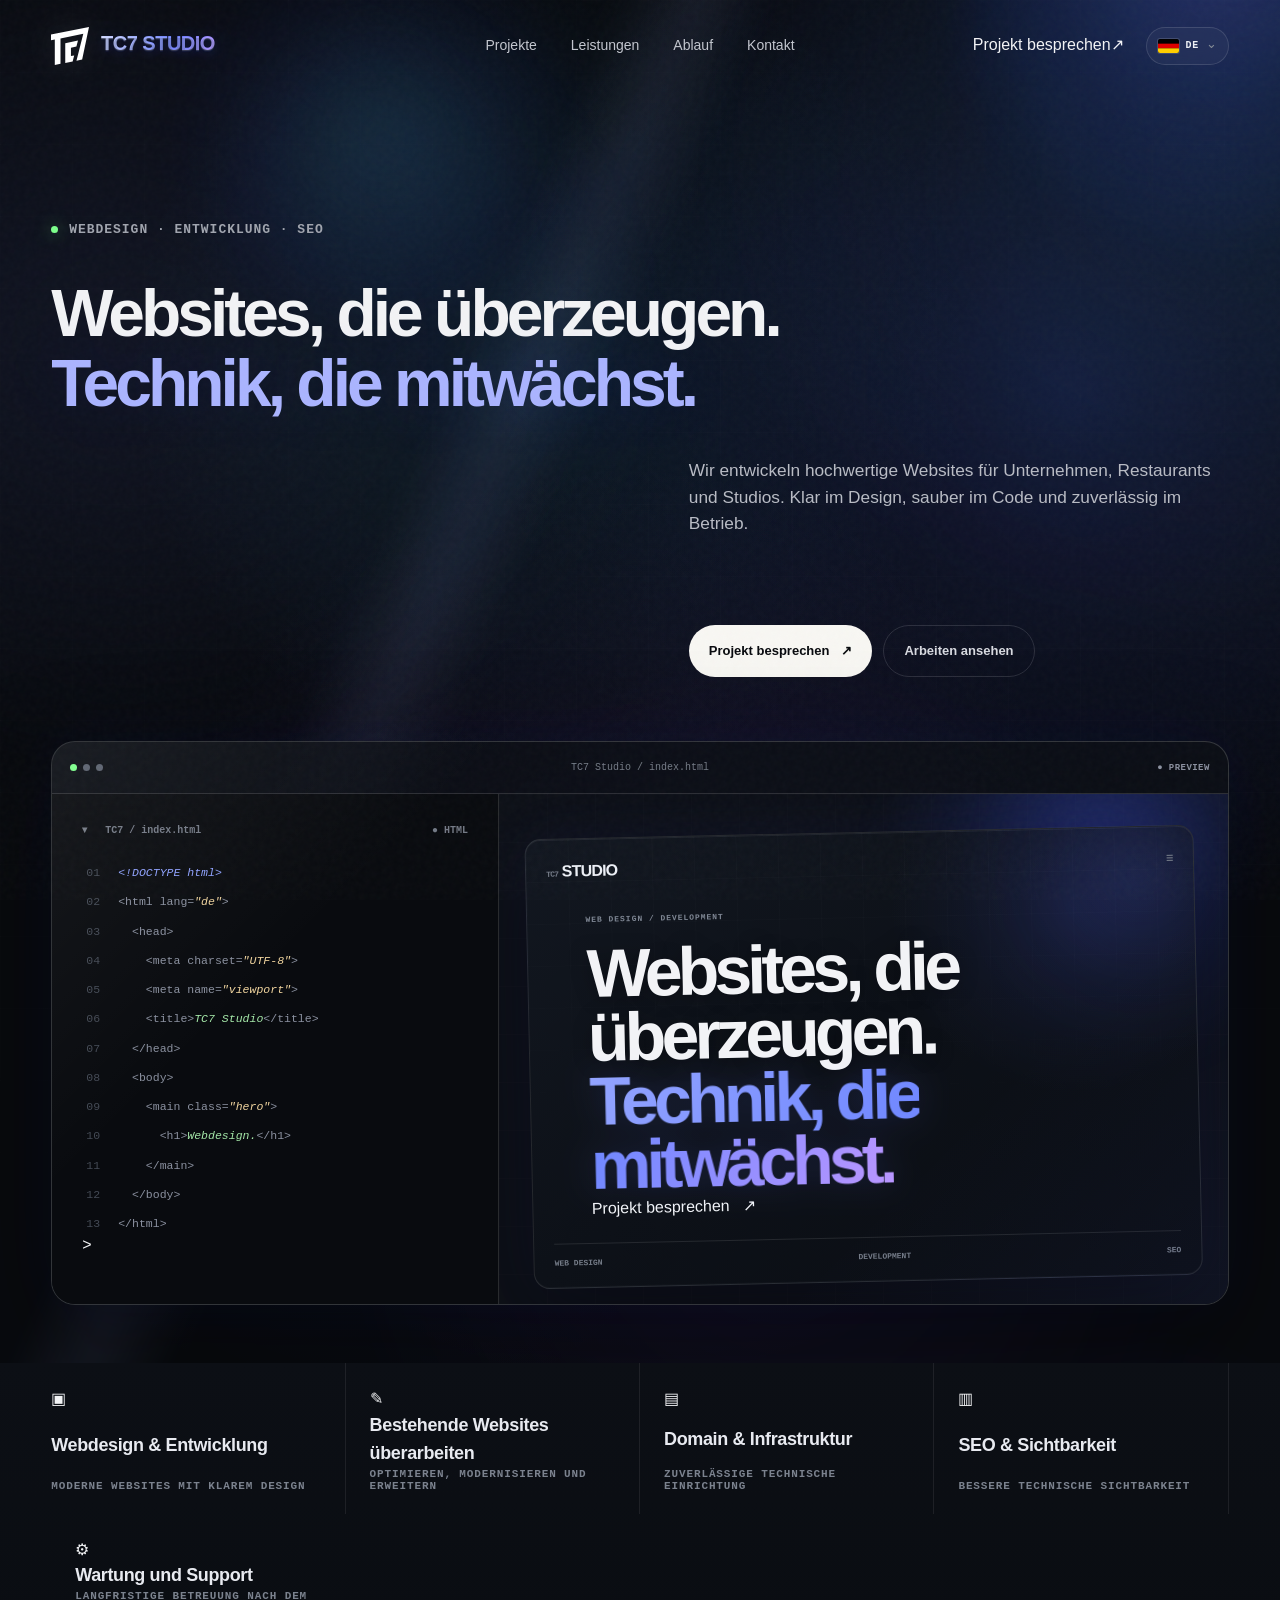
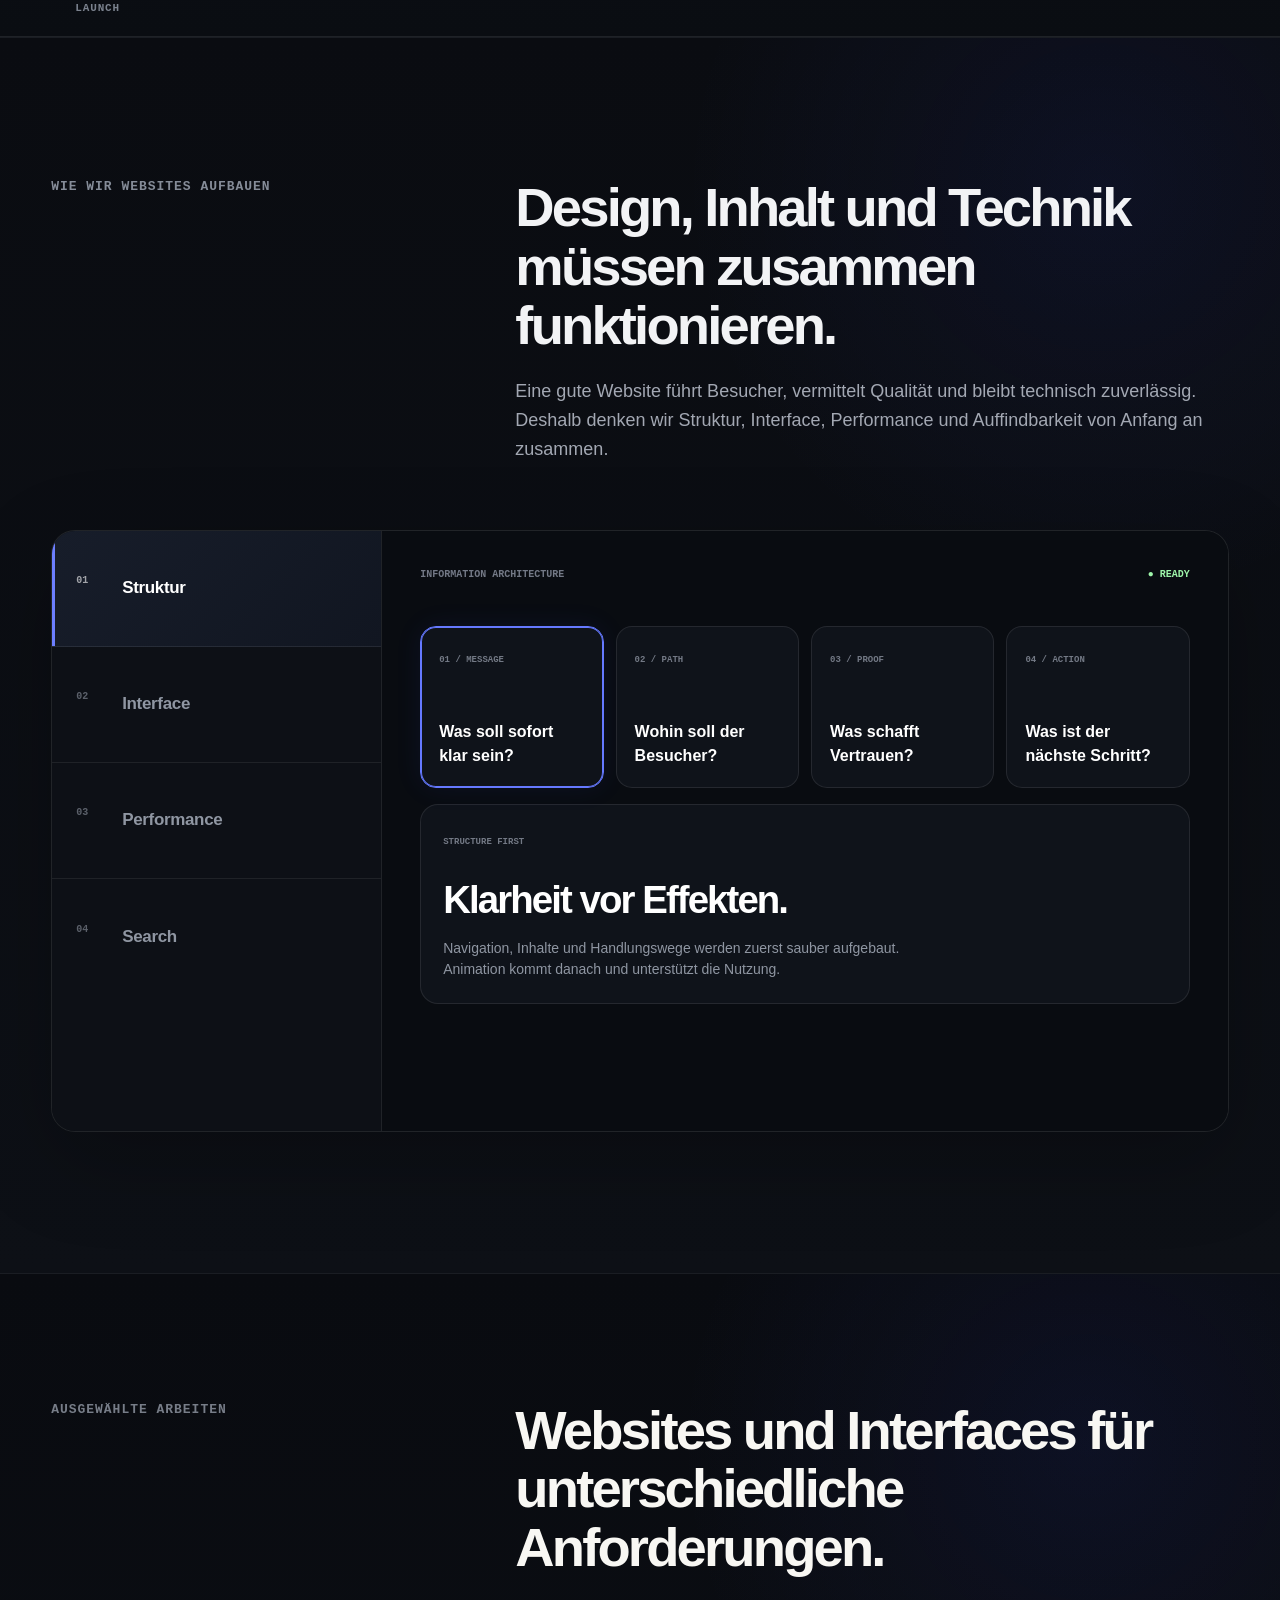
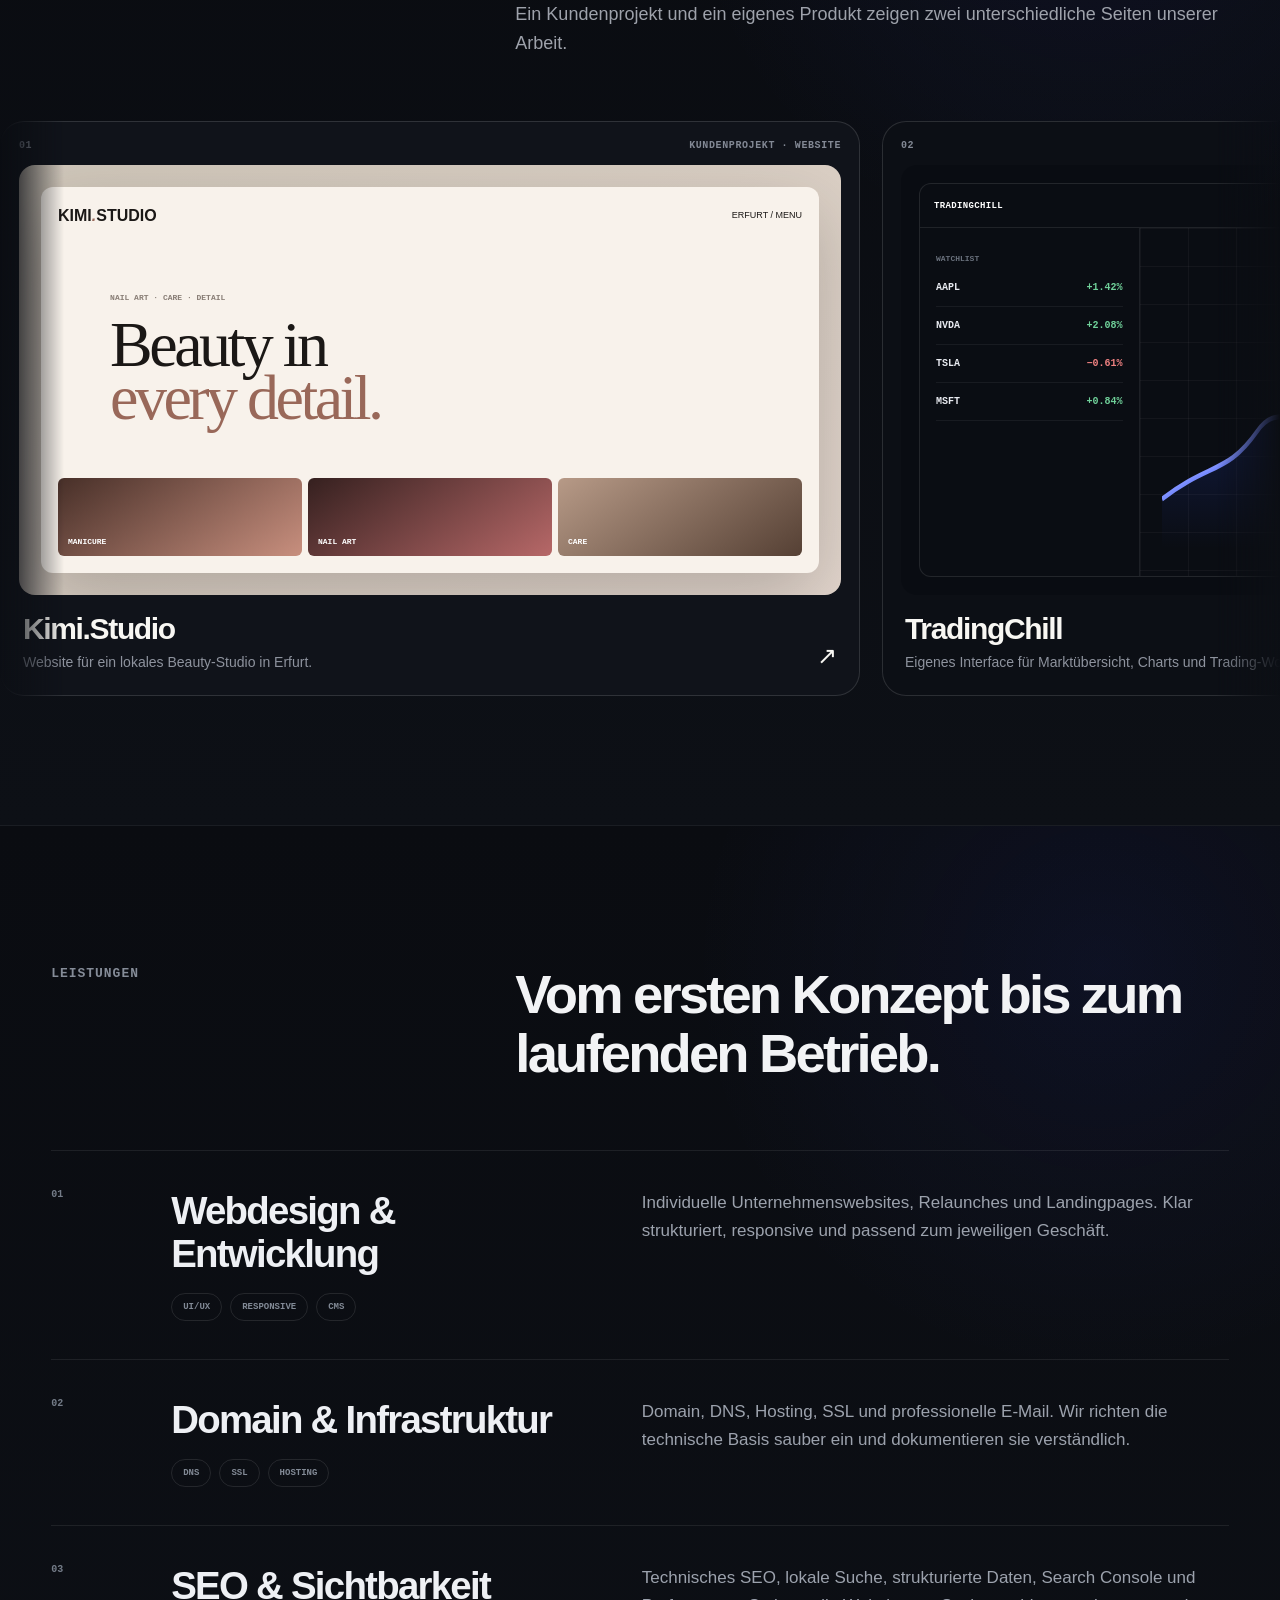
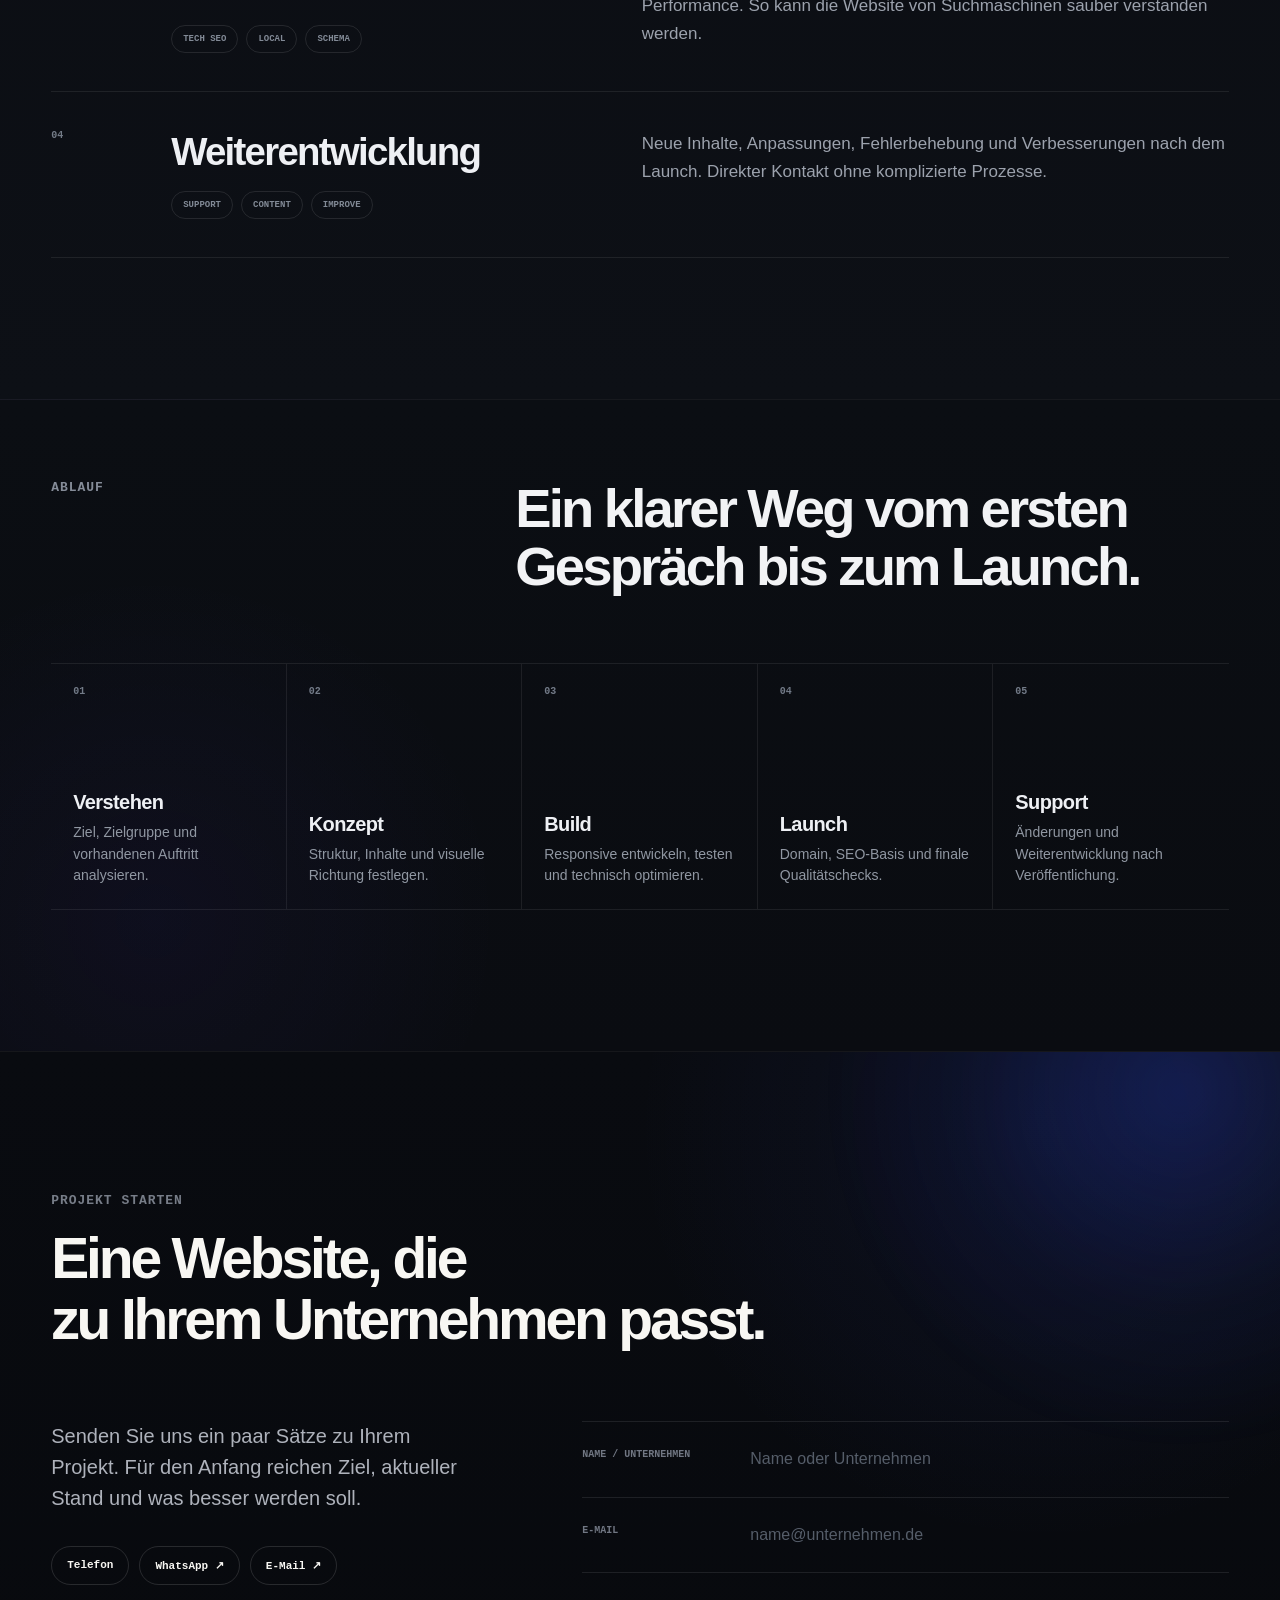
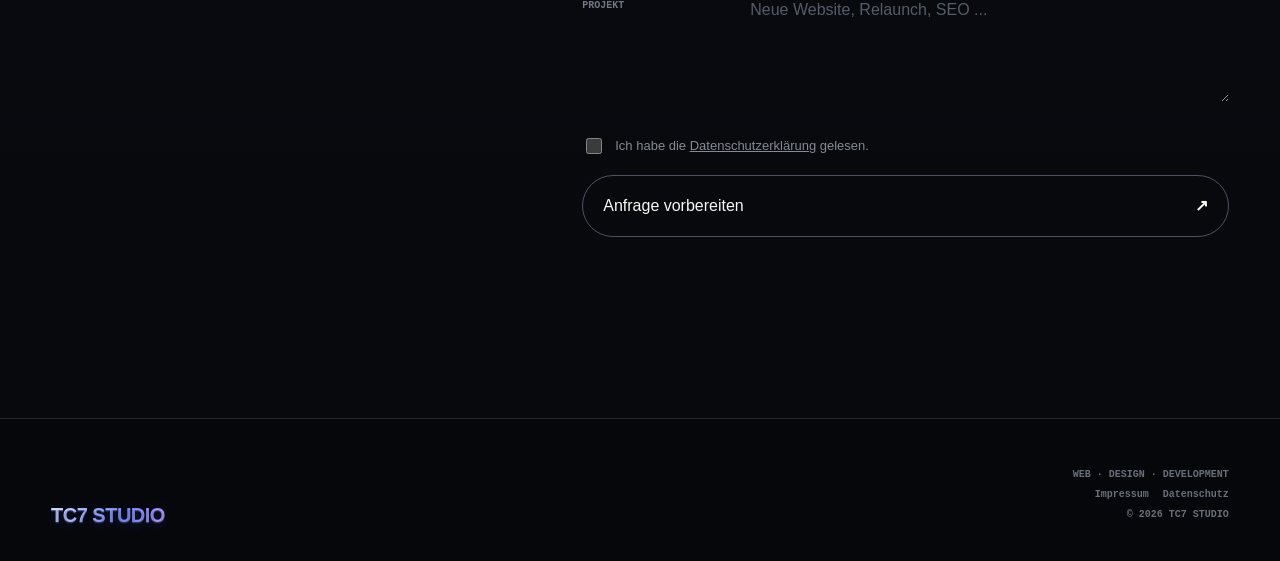
==== commit 5652a968: "feat: restructure cosmic hero and five service shortcuts" ====
--- a/index.html
+++ b/index.html
@@ -22,7 +22,7 @@
 <link rel="alternate" hreflang="en" href="?lang=en">
 <link rel="alternate" hreflang="x-default" href="?lang=de">
 <link rel="stylesheet" href="/styles.css">
-<link rel="stylesheet" href="/cinematic.css">
+<link rel="stylesheet" href="/cosmic-2026.css">
 <script type="application/ld+json">
 {"@context":"https://schema.org","@type":"ProfessionalService","name":"TC7 Studio","email":"mailto:cuong8993@gmail.com","telephone":"+49 173 9117103","areaServed":{"@type":"Country","name":"Germany"},"availableLanguage":["de","vi","en"],"serviceType":["Webdesign","Website Entwicklung","Website Relaunch","Domain und DNS Setup","SEO","Website Support"]}
 </script>
@@ -34,18 +34,17 @@
 <header class="site-header">
   <div class="header-inner shell">
     <a class="brand" href="#top" aria-label="TC7 Studio Startseite">
-      <span class="brand-type brand-wordmark"><strong><span class="brand-gradient">TC7</span> <span class="brand-studio">Studio</span></strong></span>
+      <img class="brand-mark" src="/assets/brand/tc7-mark-transparent.svg" alt="">
+      <span class="brand-type brand-wordmark"><strong>TC7 STUDIO</strong></span>
     </a>
     <nav class="main-nav" aria-label="Hauptnavigation">
+      <a href="#work" data-t="nav.work">Arbeit</a>
       <a href="#services" data-t="nav.services">Leistungen</a>
-      <a href="#work" data-t="nav.work">Projekte</a>
-      <a href="#approach" data-t="nav.about">Über uns</a>
+      <a href="#process" data-t="nav.process">Ablauf</a>
       <a href="#contact" data-t="nav.contact">Kontakt</a>
     </nav>
     <div class="header-tools">
-      <button class="ambient-toggle" type="button" aria-label="Kosmische Lichteffekte reduzieren" aria-pressed="false" title="Lichteffekte umschalten">
-        <svg viewBox="0 0 24 24" aria-hidden="true"><circle cx="12" cy="12" r="4"/><path d="M12 2v2m0 16v2M4.93 4.93l1.42 1.42m11.3 11.3 1.42 1.42M2 12h2m16 0h2M4.93 19.07l1.42-1.42m11.3-11.3 1.42-1.42"/></svg>
-      </button>
+      <a class="header-cta" href="#contact"><span data-t="hero.cta">Projekt besprechen</span><span aria-hidden="true">↗</span></a>
       <div class="language-select">
         <button class="language-trigger" type="button" aria-haspopup="listbox" aria-expanded="false" aria-label="Sprache wählen">
           <img class="language-current-flag" src="/assets/flags/de.svg" alt="" aria-hidden="true">
@@ -58,144 +57,101 @@
           <button class="language-option" data-lang="en" type="button" role="option" aria-selected="false"><img src="/assets/flags/en.svg" alt=""><b>English</b></button>
         </div>
       </div>
-      <a class="header-cta" href="#contact"><span data-t="hero.cta">Projekt besprechen</span><span aria-hidden="true">→</span></a>
       <button class="menu-btn" type="button" aria-label="Menü öffnen"><span></span><span></span></button>
     </div>
   </div>
 </header>
 
 <div class="mobile-menu" aria-label="Mobile Navigation">
+  <a href="#work" data-t="nav.work">Arbeit</a>
   <a href="#services" data-t="nav.services">Leistungen</a>
-  <a href="#work" data-t="nav.work">Projekte</a>
-  <a href="#approach" data-t="nav.about">Über uns</a>
   <a href="#process" data-t="nav.process">Ablauf</a>
   <a href="#contact" data-t="nav.contact">Kontakt</a>
 </div>
 
 <main>
-<section class="hero cinematic-hero" id="top">
-  <div class="cosmic-sky" aria-hidden="true"></div>
+<section class="hero" id="top">
   <canvas class="hero-light-canvas" id="heroLightCanvas" aria-hidden="true"></canvas>
-  <div class="cosmic-atmosphere" aria-hidden="true"></div>
-
+  <div class="hero-grid"></div>
+  <div class="cosmic-stars" aria-hidden="true"></div>
+  <div class="cosmic-orbit" aria-hidden="true"></div>
+  <div class="cosmic-horizon" aria-hidden="true"></div>
+  <div class="hero-lighting" aria-hidden="true">
+    <i class="hero-orb orb-a"></i>
+    <i class="hero-orb orb-b"></i>
+    <i class="hero-orb orb-c"></i>
+    <i class="hero-beam"></i>
+  </div>
   <div class="hero-content shell">
     <div class="hero-copy">
-      <h1>
-        <span data-t="hero.a">Websites, die überzeugen.</span>
-        <span class="accent" data-t="hero.b">Technik, die mitwächst.</span>
-      </h1>
-      <p class="hero-description" data-t="hero.body">Wir entwickeln hochwertige Websites für Unternehmen, Restaurants und Studios. Klar im Design, sauber im Code und zuverlässig im Betrieb.</p>
+    <div class="hero-kicker"><i class="status-dot"></i><span data-t="hero.kicker">Webdesign · Entwicklung · SEO</span></div>
+    <h1>
+      <span data-t="hero.a">Websites, die überzeugen.</span>
+      <span class="accent" data-t="hero.b">Technik, die mitwächst.</span>
+    </h1>
+    <div class="hero-intro">
+      <p data-t="hero.body">Wir entwickeln hochwertige Websites für Unternehmen, Restaurants und Studios. Klar im Design, sauber im Code und zuverlässig im Betrieb.</p>
       <div class="hero-actions">
-        <a class="btn btn-primary" href="#contact"><span data-t="hero.cta">Projekt besprechen</span><svg viewBox="0 0 24 24" aria-hidden="true"><path d="M4 12h15m-6-6 6 6-6 6"/></svg></a>
-        <a class="btn btn-ghost" href="#work"><span data-t="hero.work">Arbeiten ansehen</span><svg viewBox="0 0 24 24" aria-hidden="true"><path d="M13 5h6v6m0-6-9 9"/><path d="M19 13v5a1 1 0 0 1-1 1H6a1 1 0 0 1-1-1V6a1 1 0 0 1 1-1h5"/></svg></a>
-      </div>
-    </div>
-
-    <div class="hero-stage cosmic-browser reveal" aria-label="Vorschau einer TC7 Studio Webentwicklung">
+        <a class="btn btn-primary" href="#contact"><span data-t="hero.cta">Projekt besprechen</span><b>↗</b></a>
+        <a class="btn btn-ghost" href="#work" data-t="hero.work">Arbeiten ansehen</a>
+      </div>
+    </div>
+
+    </div>
+    <div class="hero-stage reveal" aria-label="TC7 Entwicklungs Showcase">
+      <div class="stage-shine"></div>
       <div class="stage-bar">
-        <div class="stage-dots" aria-hidden="true"><i></i><i></i><i></i></div>
-        <div class="stage-tabs" aria-hidden="true"><span>⌁ &nbsp; index.html</span><span>◎ &nbsp; Preview</span></div>
-        <span class="stage-close" aria-hidden="true">×</span>
+        <div class="stage-dots"><i></i><i></i><i></i></div>
+        <div class="stage-url">TC7 Studio / index.html</div>
+        <div class="stage-state">● PREVIEW</div>
       </div>
       <div class="stage-body">
         <div class="code-pane">
-          <div class="code-sidebar" aria-hidden="true">
-            <strong><span>⌄</span> TC7</strong>
-            <span>▣ &nbsp; index.html</span>
-            <span>◈ &nbsp; styles.css</span>
-            <span>◈ &nbsp; app.js</span>
-            <span>▸ &nbsp; assets</span>
-            <span>▸ &nbsp; pages</span>
-          </div>
-          <div class="code-editor">
-            <div class="code-head"><span>index.html</span><span>×</span></div>
-            <div class="code-lines" aria-hidden="true">
-              <div class="code-line"><b>1</b><span class="c-blue">&lt;!DOCTYPE html&gt;</span></div>
-              <div class="code-line"><b>2</b><span>&lt;html <i class="c-warm">lang</i>=<i class="c-green">"de"</i>&gt;</span></div>
-              <div class="code-line"><b>3</b><span class="c-blue">&lt;head&gt;</span></div>
-              <div class="code-line"><b>4</b><span>&nbsp; &lt;meta <i class="c-warm">charset</i>=<i class="c-green">"utf-8"</i>&gt;</span></div>
-              <div class="code-line"><b>5</b><span>&nbsp; &lt;meta <i class="c-warm">name</i>=<i class="c-green">"viewport"</i>&gt;</span></div>
-              <div class="code-line"><b>6</b><span>&nbsp; &lt;title&gt;TC7 Studio&lt;/title&gt;</span></div>
-              <div class="code-line"><b>7</b><span class="c-blue">&lt;/head&gt;</span></div>
-              <div class="code-line"><b>8</b><span class="c-blue">&lt;body&gt;</span></div>
-              <div class="code-line"><b>9</b><span>&nbsp; &lt;main <i class="c-warm">id</i>=<i class="c-green">"website"</i>&gt;</span></div>
-              <div class="code-line"><b>10</b><span>&nbsp; &nbsp; &lt;section <i class="c-warm">class</i>=<i class="c-green">"hero"</i>&gt;</span></div>
-              <div class="code-line"><b>11</b><span>&nbsp; &nbsp; &nbsp; &lt;h1&gt;Create impact&lt;/h1&gt;</span></div>
-              <div class="code-line"><b>12</b><span>&nbsp; &nbsp; &lt;/section&gt;</span></div>
-              <div class="code-line"><b>13</b><span>&nbsp; &lt;/main&gt;</span></div>
-              <div class="code-line"><b>14</b><span class="c-blue">&lt;/body&gt;</span></div>
-              <div class="code-line"><b>15</b><span class="c-blue">&lt;/html&gt;</span></div>
-            </div>
-          </div>
+          <div class="code-head"><span>▾ &nbsp; TC7 / index.html</span><span>● HTML</span></div>
+          <div class="code-lines" aria-hidden="true">
+            <div class="code-line"><b>01</b><span><i class="c-blue">&lt;!DOCTYPE html&gt;</i></span></div>
+            <div class="code-line"><b>02</b><span>&lt;html lang=<i class="c-warm">"de"</i>&gt;</span></div>
+            <div class="code-line"><b>03</b><span>&nbsp; &lt;head&gt;</span></div>
+            <div class="code-line"><b>04</b><span>&nbsp; &nbsp; &lt;meta charset=<i class="c-warm">"UTF-8"</i>&gt;</span></div>
+            <div class="code-line"><b>05</b><span>&nbsp; &nbsp; &lt;meta name=<i class="c-warm">"viewport"</i>&gt;</span></div>
+            <div class="code-line"><b>06</b><span>&nbsp; &nbsp; &lt;title&gt;<i class="c-green">TC7 Studio</i>&lt;/title&gt;</span></div>
+            <div class="code-line"><b>07</b><span>&nbsp; &lt;/head&gt;</span></div>
+            <div class="code-line"><b>08</b><span>&nbsp; &lt;body&gt;</span></div>
+            <div class="code-line"><b>09</b><span>&nbsp; &nbsp; &lt;main class=<i class="c-warm">"hero"</i>&gt;</span></div>
+            <div class="code-line"><b>10</b><span>&nbsp; &nbsp; &nbsp; &lt;h1&gt;<i class="c-green">Webdesign.</i>&lt;/h1&gt;</span></div>
+            <div class="code-line"><b>11</b><span>&nbsp; &nbsp; &lt;/main&gt;</span></div>
+            <div class="code-line"><b>12</b><span>&nbsp; &lt;/body&gt;</span></div>
+            <div class="code-line"><b>13</b><span>&lt;/html&gt;</span></div>
+          </div>>
         </div>
         <div class="preview-pane">
+          <div class="preview-aurora"></div>
           <div class="preview-window">
-            <div class="preview-nav"><strong><span>TC7</span> Studio</strong><span aria-hidden="true">☰</span></div>
+            <div class="preview-nav"><strong><span class="preview-brand-accent">TC7</span> STUDIO</strong><span>☰</span></div>
             <div class="preview-hero">
-              <h2><span data-t="hero.a">Websites, die überzeugen.</span><br><em data-t="hero.b">Technik, die mitwächst.</em></h2>
-              <p data-t="hero.body">Wir entwickeln hochwertige Websites für Unternehmen, Restaurants und Studios. Klar im Design, sauber im Code und zuverlässig im Betrieb.</p>
-              <div class="preview-actions"><span data-t="hero.cta">Projekt besprechen</span><span data-t="hero.work">Arbeiten ansehen</span></div>
-            </div>
-            <svg class="preview-landscape" viewBox="0 0 600 240" preserveAspectRatio="xMidYMax slice" aria-hidden="true">
-              <defs>
-                <linearGradient id="pSky" x2="0" y2="1"><stop stop-color="#08162f"/><stop offset=".48" stop-color="#201c55"/><stop offset="1" stop-color="#6a4789"/></linearGradient>
-                <linearGradient id="pLake" x2="0" y2="1"><stop stop-color="#6e559a"/><stop offset="1" stop-color="#07152c"/></linearGradient>
-              </defs>
-              <rect width="600" height="240" fill="url(#pSky)"/>
-              <path d="M0 155L55 119L93 136L155 69L210 141L275 102L322 129L390 50L457 132L508 96L600 158V240H0Z" fill="#111b38"/>
-              <path d="M0 168L90 141L125 159L194 107L262 154L322 132L392 93L462 164L528 134L600 164V240H0Z" fill="#202453"/>
-              <path d="M0 182Q170 170 305 178T600 178V240H0Z" fill="url(#pLake)"/>
-              <path d="M0 192Q160 177 300 187T600 188" fill="none" stroke="#aaa8ee" stroke-opacity=".45" stroke-width="2"/>
-              <path d="M0 225Q140 204 262 216T600 211" fill="none" stroke="#a27ccf" stroke-opacity=".2" stroke-width="1.5"/>
-              <circle cx="465" cy="43" r="1.8" fill="#fff" opacity=".85"/>
-              <circle cx="158" cy="22" r="1.2" fill="#fff" opacity=".8"/>
-              <circle cx="318" cy="15" r="1.4" fill="#c9c7ff" opacity=".8"/>
-            </svg>
-          </div>
-        </div>
-      </div>
-    </div>
-  </div>
-
-  <div class="hero-services shell" aria-label="Leistungen im Überblick">
-    <a class="hero-service" href="#services">
-      <span class="service-icon"><svg viewBox="0 0 24 24" aria-hidden="true"><rect x="3" y="4" width="18" height="13" rx="1.5"/><path d="M8 21h8M12 17v4"/></svg></span>
-      <strong data-t="heroServices.design.title">Webdesign &amp; Webentwicklung</strong>
-      <span data-t="heroServices.design.copy">Moderne Websites mit klarem Design</span>
-    </a>
-    <a class="hero-service" href="#services">
-      <span class="service-icon"><svg viewBox="0 0 24 24" aria-hidden="true"><path d="m4 16 11-11 4 4L8 20l-5 1 1-5Z"/><path d="m13 7 4 4M3 21h18"/></svg></span>
-      <strong data-t="heroServices.relaunch.title">Bestehende Websites überarbeiten</strong>
-      <span data-t="heroServices.relaunch.copy">Optimieren, modernisieren und erweitern</span>
-    </a>
-    <a class="hero-service" href="#services">
-      <span class="service-icon"><svg viewBox="0 0 24 24" aria-hidden="true"><rect x="3" y="4" width="18" height="7" rx="1.5"/><rect x="3" y="13" width="18" height="7" rx="1.5"/><path d="M7 7.5h.01M7 16.5h.01M15 7.5h3M15 16.5h3"/></svg></span>
-      <strong data-t="heroServices.hosting.title">Domain, Hosting und SSL</strong>
-      <span data-t="heroServices.hosting.copy">Zuverlässige technische Einrichtung</span>
-    </a>
-    <a class="hero-service" href="#services">
-      <span class="service-icon"><svg viewBox="0 0 24 24" aria-hidden="true"><path d="M4 20v-5M10 20V9M16 20V5M22 20V2"/></svg></span>
-      <strong data-t="heroServices.seo.title">Technisches SEO</strong>
-      <span data-t="heroServices.seo.copy">Bessere Sichtbarkeit in der Region</span>
-    </a>
-    <a class="hero-service" href="#services">
-      <span class="service-icon"><svg viewBox="0 0 24 24" aria-hidden="true"><path d="m10 2-.6 2.1-2.1.9-2-.9-2.3 4 1.5 1.6-.3 2.3-1.9 1.1 2.3 4 2.1-.7 1.9 1.5.1 2.1h4.6l.6-2.1 2-.9 2.1.9 2.3-4-1.6-1.6.3-2.3 2-1.1-2.3-4-2.1.7-1.9-1.5L14.4 2H10Z"/><circle cx="12" cy="11.5" r="3"/></svg></span>
-      <strong data-t="heroServices.support.title">Wartung und Support</strong>
-      <span data-t="heroServices.support.copy">Langfristige Betreuung nach dem Launch</span>
-    </a>
-  </div>
-</section>
-
-<section class="proof-strip">
+              <small>WEB DESIGN / DEVELOPMENT</small>
+              <h2>Websites, die<br>überzeugen.<br><em>Technik, die mitwächst.</em></h2>
+              <div class="preview-cta">Projekt besprechen &nbsp; ↗</div>
+            </div>
+            <div class="preview-landscape" aria-hidden="true"></div><div class="preview-foot"><span>WEB DESIGN</span><span>DEVELOPMENT</span><span>SEO</span></div>
+          </div>
+        </div>
+      </div>
+    </div>
+  </div>
+</section>
+
+<section class="proof-strip" aria-label="Leistungen im Überblick">
   <div class="proof-grid shell">
-    <div class="proof-item"><small>01</small><strong data-t="proof.1">Responsive gedacht</strong></div>
-    <div class="proof-item"><small>02</small><strong data-t="proof.2">Performance im Fokus</strong></div>
-    <div class="proof-item"><small>03</small><strong data-t="proof.3">SEO technisch vorbereitet</strong></div>
-    <div class="proof-item"><small>04</small><strong data-t="proof.4">Sauber bedienbar</strong></div>
-  </div>
-</section>
-
-<section class="dark-surface section" id="approach">
+    <a class="proof-item" href="#services"><span class="proof-icon" aria-hidden="true">▣</span><strong data-t="cap1.title">Webdesign &amp; Entwicklung</strong><small data-t="quick.web">Moderne Websites mit klarem Design</small></a>
+    <a class="proof-item" href="#services"><span class="proof-icon" aria-hidden="true">✎</span><strong data-t="quick.rework">Bestehende Websites überarbeiten</strong><small data-t="quick.rework.body">Optimieren, modernisieren und erweitern</small></a>
+    <a class="proof-item" href="#services"><span class="proof-icon" aria-hidden="true">▤</span><strong data-t="cap2.title">Domain &amp; Infrastruktur</strong><small data-t="quick.host">Zuverlässige technische Einrichtung</small></a>
+    <a class="proof-item" href="#services"><span class="proof-icon" aria-hidden="true">▥</span><strong data-t="cap3.title">SEO &amp; Sichtbarkeit</strong><small data-t="quick.seo">Bessere technische Sichtbarkeit</small></a>
+    <a class="proof-item" href="#contact"><span class="proof-icon" aria-hidden="true">⚙</span><strong data-t="quick.support">Wartung und Support</strong><small data-t="quick.support.body">Langfristige Betreuung nach dem Launch</small></a>
+  </div>
+</section>
+
+<section class="dark-surface section">
   <div class="shell">
     <div class="section-head reveal">
       <p class="eyebrow" data-t="system.label">Wie wir Websites aufbauen</p>
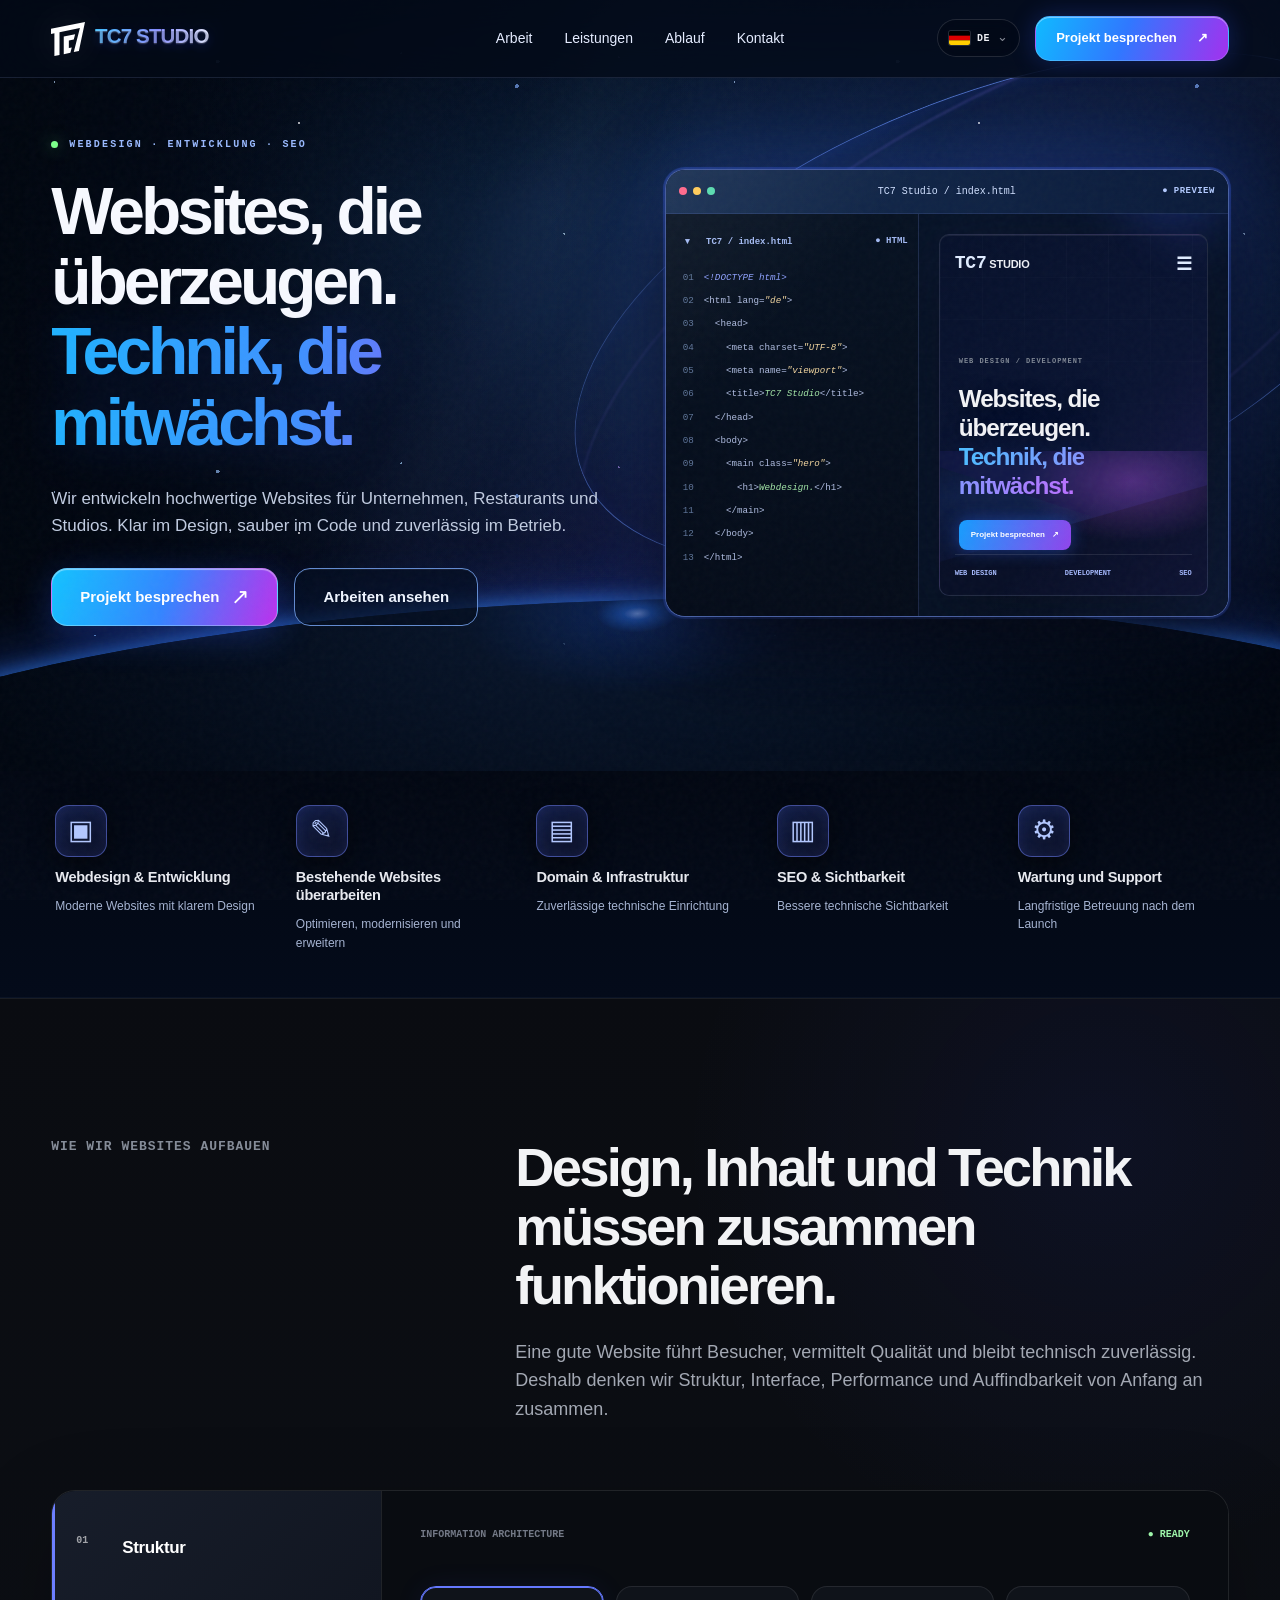
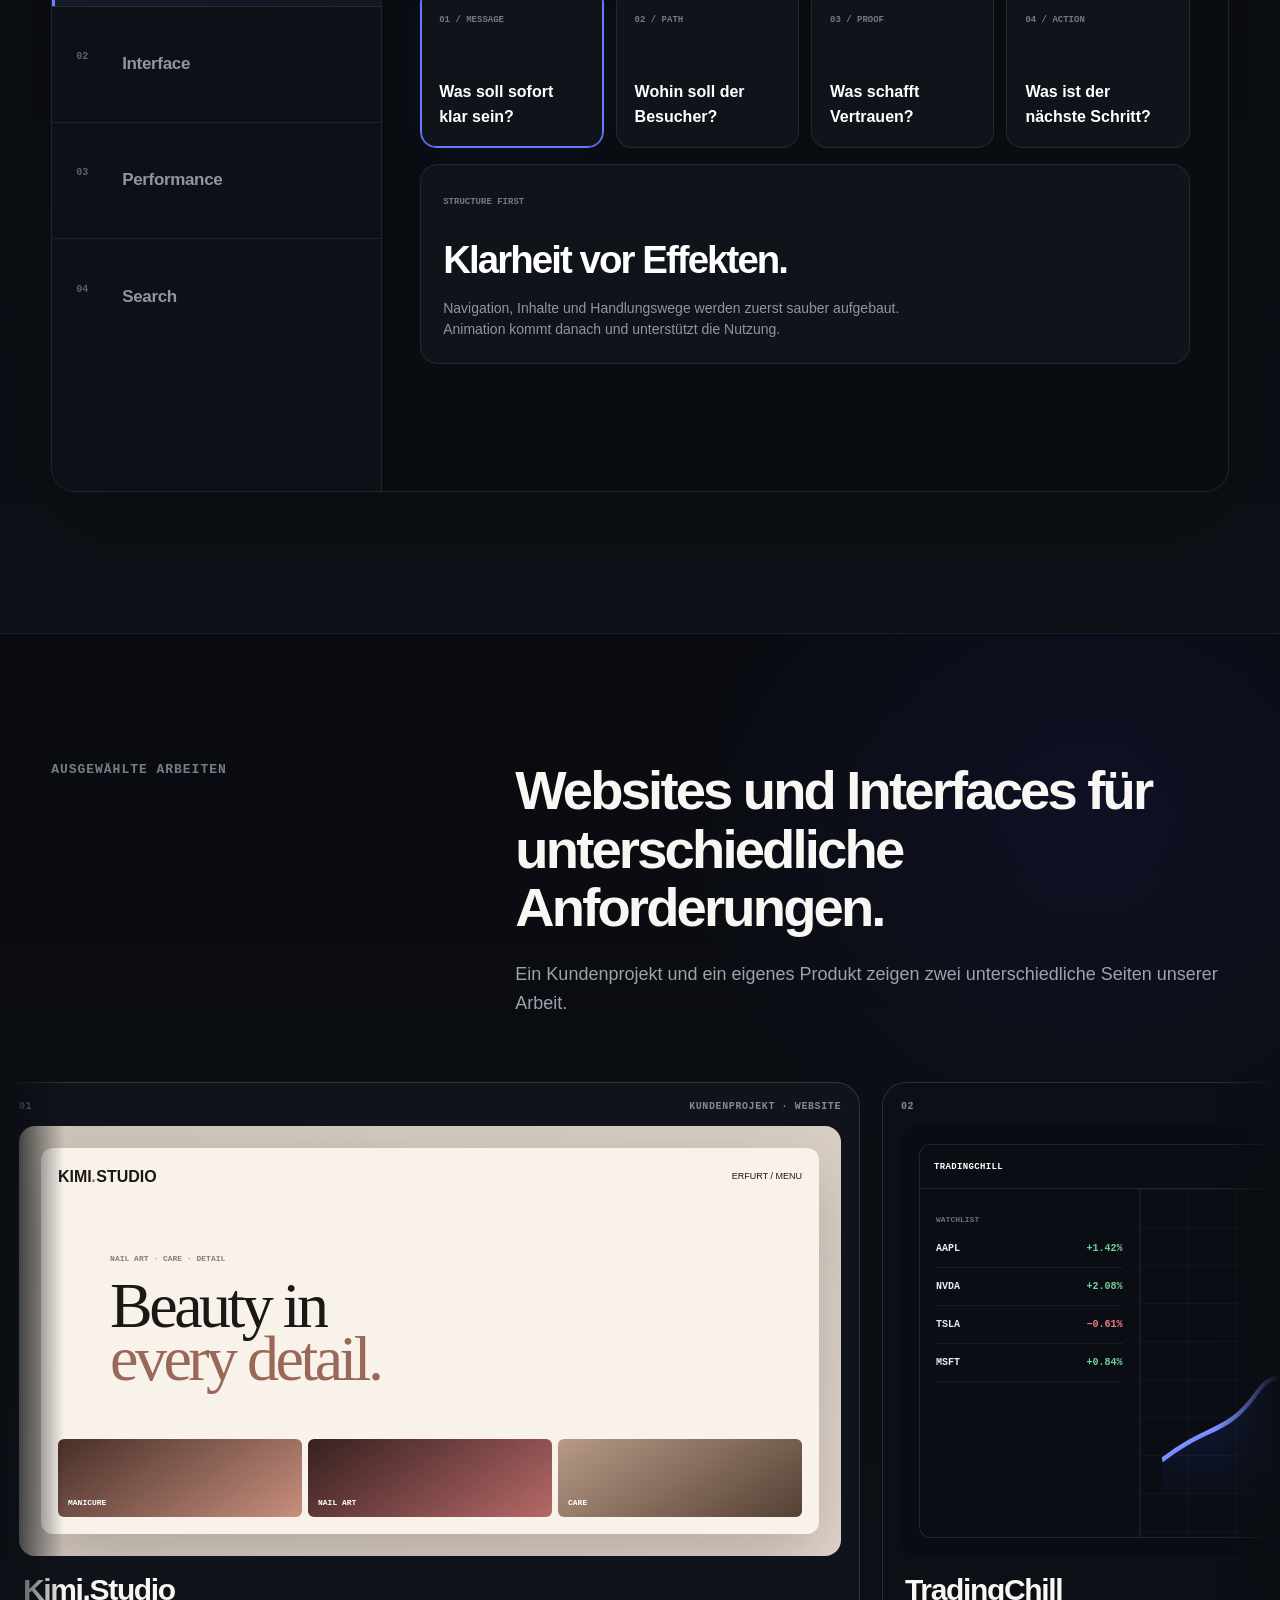
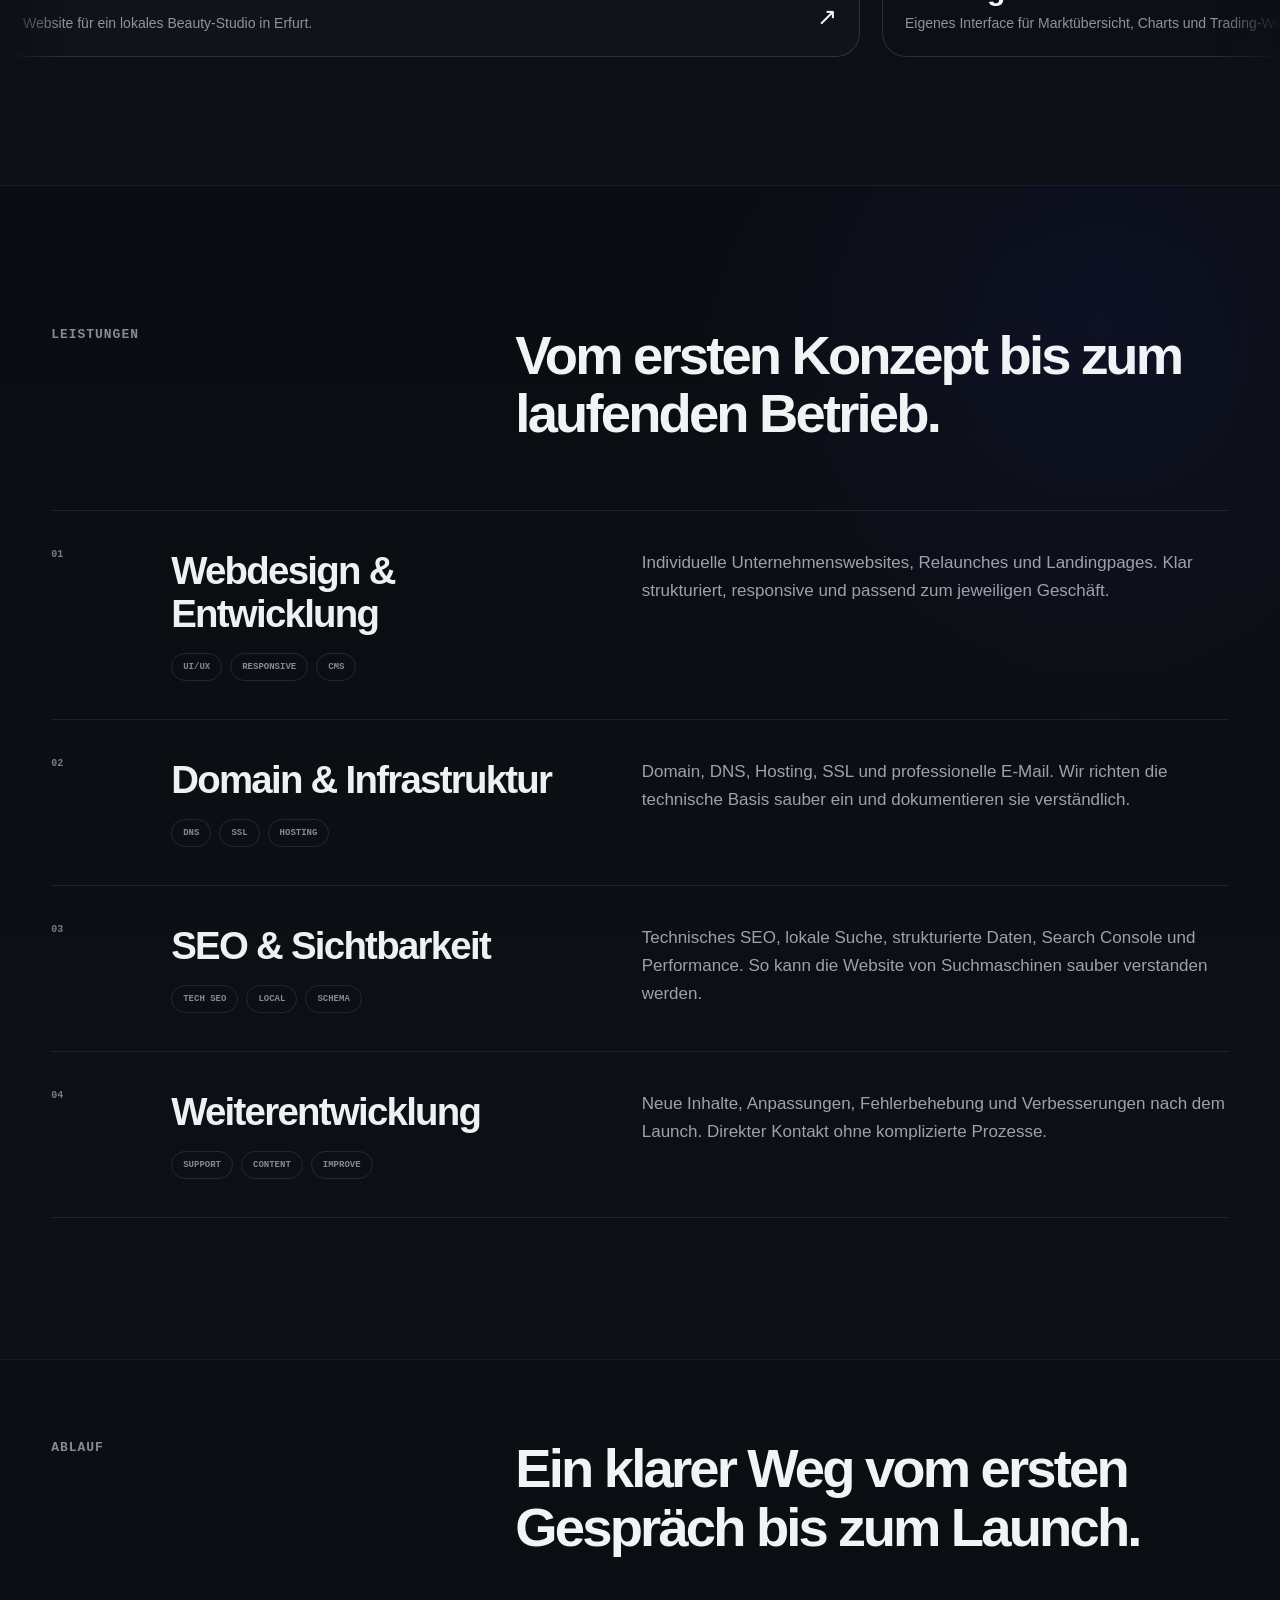
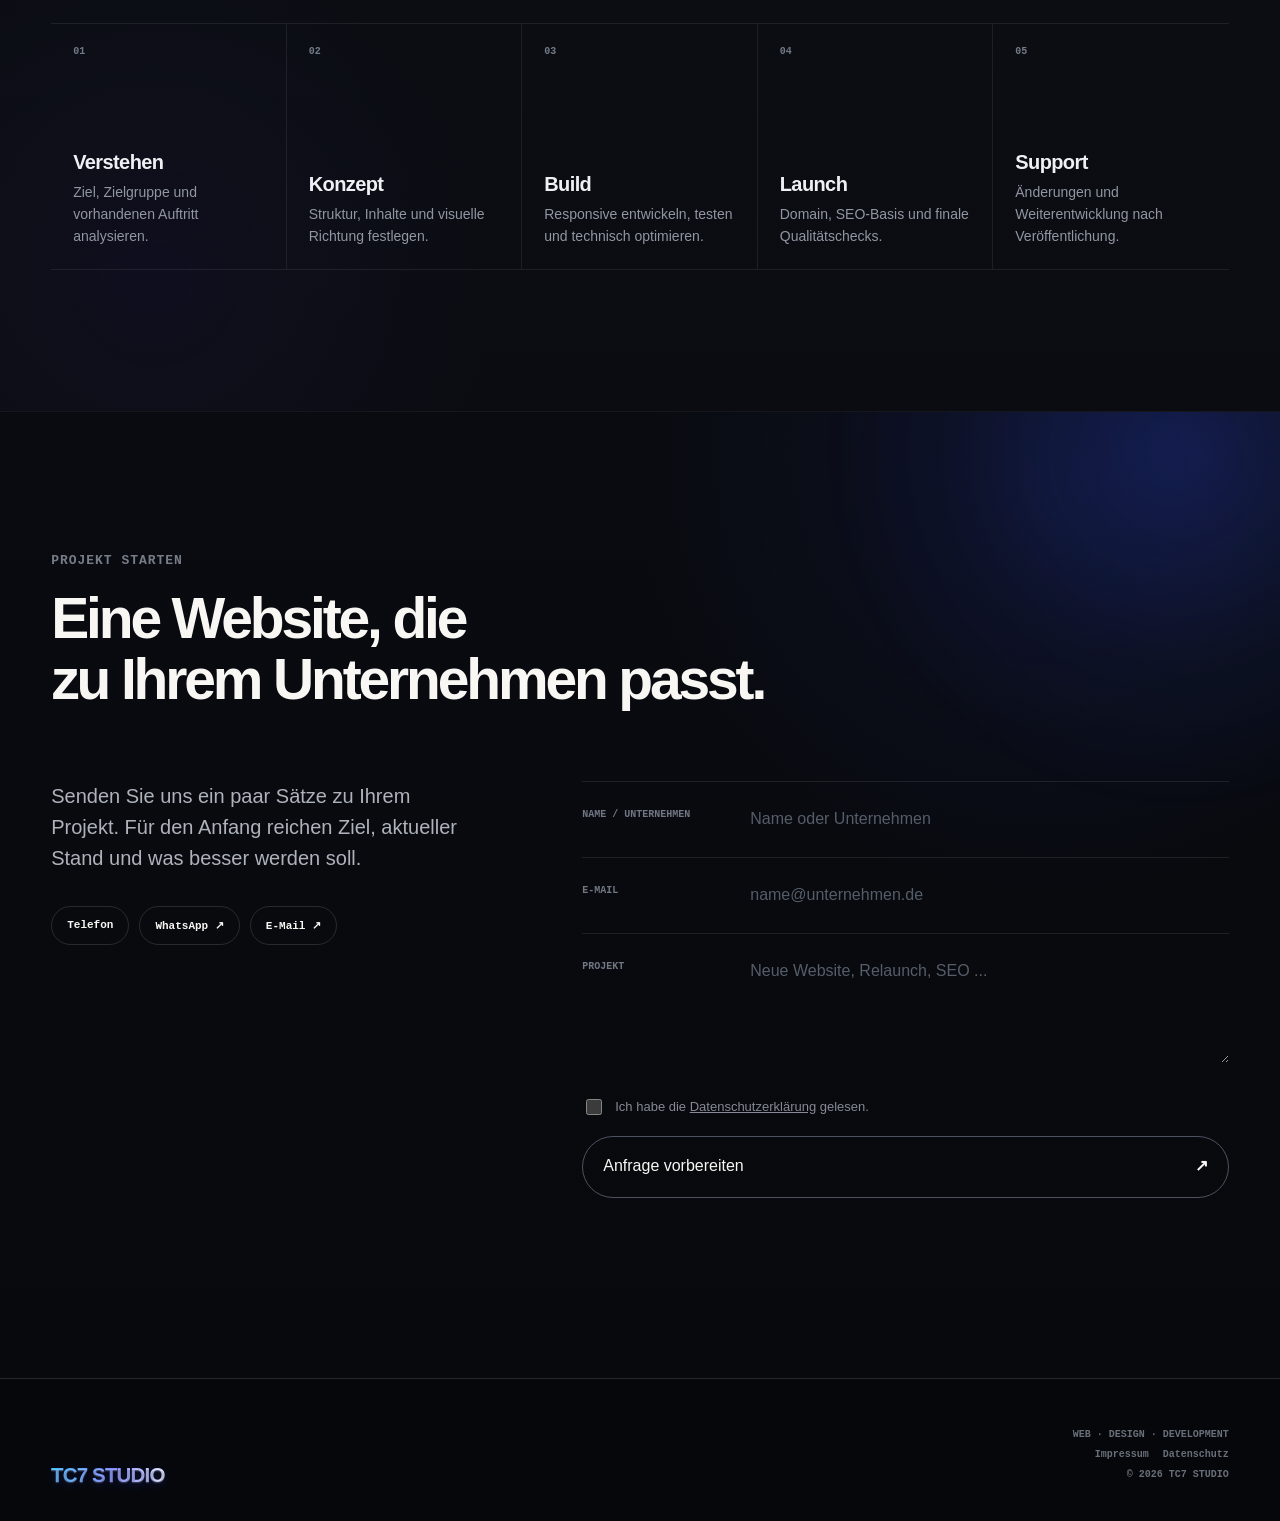
==== commit af9cbe5f: "fix: remove stray delimiter in hero code mockup" ====
--- a/index.html
+++ b/index.html
@@ -122,7 +122,7 @@
             <div class="code-line"><b>11</b><span>&nbsp; &nbsp; &lt;/main&gt;</span></div>
             <div class="code-line"><b>12</b><span>&nbsp; &lt;/body&gt;</span></div>
             <div class="code-line"><b>13</b><span>&lt;/html&gt;</span></div>
-          </div>>
+          </div>
         </div>
         <div class="preview-pane">
           <div class="preview-aurora"></div>
--- a/cosmic-2026.css
+++ b/cosmic-2026.css
@@ -0,0 +1,130 @@
+
+/* TC7 Studio | Cosmic reference redesign | isolated visual layer */
+:root{--cosmic-bg:#030914;--cosmic-ink:#f7f9ff;--cosmic-blue:#2f9fff;--cosmic-violet:#b13dff}
+html{scroll-behavior:smooth}
+body{background:#050b17;color:var(--cosmic-ink)}
+.site-header,.site-header.scrolled{height:78px;background:rgba(3,10,24,.74);border-bottom:1px solid rgba(167,192,255,.13);backdrop-filter:blur(20px);-webkit-backdrop-filter:blur(20px)}
+.header-inner{max-width:1600px;grid-template-columns:minmax(205px,1fr) auto minmax(205px,1fr)}
+.brand{gap:10px}.brand-mark{width:34px;height:34px}
+.brand-wordmark strong{font-size:clamp(18px,1.6vw,25px);font-weight:680;letter-spacing:-.04em;background:linear-gradient(95deg,#44c5ff,#8b91ff 55%,#eff3ff);-webkit-background-clip:text;background-clip:text;color:transparent}
+.main-nav{gap:clamp(18px,2.5vw,43px)}.main-nav a{font-size:14px;color:#e5ecff;font-weight:500}
+.header-tools{gap:15px}.header-cta{display:inline-flex;align-items:center;justify-content:center;gap:20px;white-space:nowrap;border:1px solid rgba(184,204,255,.28);color:white;padding:11px 20px;border-radius:15px;font-size:13px;font-weight:650;background:linear-gradient(110deg,#10baff,#3078ff 46%,#a331ee);box-shadow:0 0 25px #3655fa45,inset 0 1px 0 #ffffff67;transition:transform .25s,box-shadow .25s}
+.header-cta:hover{transform:translateY(-2px);box-shadow:0 0 36px #5172ff87}
+.language-select{order:-1}.header-tools .language-trigger{border-color:rgba(255,255,255,.13)!important;background:rgba(2,8,23,.5)!important}
+.hero{min-height:clamp(790px,89svh,980px);padding:78px 0 0;background:radial-gradient(ellipse at 72% 37%,#193767 0%,#07152d 37%,#030814 78%);overflow:hidden}
+.hero:before{content:"";pointer-events:none;position:absolute;inset:0;background:radial-gradient(ellipse at 42% 47%,transparent 30%,#01060e80 85%),linear-gradient(90deg,#010711 0%,transparent 55%);z-index:-2}
+.hero-grid{opacity:.08;background-size:110px 110px}
+.cosmic-stars{position:absolute;z-index:-1;pointer-events:none;inset:0;background-image:radial-gradient(1px 1px at 8% 20%,#b9d9ff 98%,transparent),radial-gradient(1px 1px at 14% 55%,#9bd4ff 98%,transparent),radial-gradient(2px 2px at 32% 15%,#9cc8ff 98%,transparent),radial-gradient(1px 1px at 44% 30%,#fff 98%,transparent),radial-gradient(1px 1px at 59% 13%,#a7d6ff 98%,transparent),radial-gradient(2px 2px at 76% 21%,#82aeff 98%,transparent),radial-gradient(1px 1px at 91% 14%,#bf9aff 98%,transparent),radial-gradient(1px 1px at 83% 57%,#c7e4ff 98%,transparent);background-size:680px 410px;opacity:.65}
+.cosmic-orbit{position:absolute;pointer-events:none;z-index:-1;right:-12%;top:12%;width:69%;height:53%;border:1.5px solid rgba(106,147,255,.69);border-radius:50%;transform:rotate(-22deg);box-shadow:0 -2px 13px #3d9cff8a,0 0 44px #6655ff25,inset 0 5px 18px #315bff20;mask-image:linear-gradient(135deg,transparent 0%,black 26%,black 75%,transparent 98%)}
+.cosmic-orbit:after{content:"";position:absolute;inset:4% -3%;border:1px solid #977bff66;border-radius:50%;transform:rotate(-9deg);filter:blur(1px)}
+.cosmic-horizon{position:absolute;pointer-events:none;z-index:-1;left:-25%;bottom:-32%;width:145%;height:57%;border-radius:50% 50% 0 0;background:radial-gradient(ellipse at 52% 3%,#81acffba 0%,#2166d6a0 1%,#0d2b6299 3%,#071327 13%,#010711 49%,#01050b 74%);box-shadow:0 -5px 17px #368aff78,0 -2px 65px #315eff6b;transform:rotate(-2deg)}
+.hero-light-canvas{opacity:.7}
+.hero-lighting{opacity:.43}
+.hero-content{width:min(100%,1600px);position:relative;display:grid;grid-template-columns:minmax(0,1.02fr) minmax(0,1fr);gap:clamp(20px,3vw,55px);align-items:center;min-height:665px;padding-top:52px;padding-bottom:108px}
+.hero-copy{position:relative;z-index:3;max-width:765px;align-self:center}
+.hero-kicker{margin:0 0 26px;color:#9abaff;font-size:10px;letter-spacing:.22em}
+.hero h1{font-size:clamp(3.35rem,4.13vw,4.65rem);line-height:1.065!important;letter-spacing:-.052em;font-weight:750;max-width:850px}
+.hero h1 span{white-space:normal!important;display:block}
+.hero h1 .accent{color:transparent;background:linear-gradient(95deg,#20b3ff 0%,#3f91ff 43%,#b646ed 92%);-webkit-background-clip:text;background-clip:text;text-shadow:none;filter:drop-shadow(0 0 25px #3862ff2c)}
+.hero-intro{display:block;margin-top:28px}
+.hero-intro p{font-size:clamp(17px,1.28vw,21px);line-height:1.6;max-width:635px;color:#c1cce1;margin:0}
+.hero-actions{display:flex;flex-wrap:wrap;gap:16px;margin-top:29px}
+.hero-actions .btn{border-radius:16px;min-height:58px;padding:0 28px;font-size:15px}
+.hero-actions .btn-primary{color:#fff;background:linear-gradient(110deg,#13c3ff 0%,#3485ff 51%,#bd31ed 100%);border:1px solid #ffffff4d;box-shadow:0 9px 36px #2d5af74d,inset 0 1px 1px #ffffff78}
+.hero-actions .btn-primary b{font-size:22px;font-weight:400}
+.hero-actions .btn-ghost{background:rgba(4,13,32,.7);border:1px solid #628bd0;color:#eff5ff;box-shadow:inset 0 1px 0 #ffffff10}
+.hero-stage{align-self:center;margin:20px 0 0;min-width:0;height:clamp(420px,35vw,565px);border-radius:20px;border:1px solid #7c9bff8c;background:linear-gradient(135deg,#0b1a33e8,#050b1beF);box-shadow:0 36px 90px #000c,0 0 85px #335dff48,0 0 1px 2px #456fff66;transform:perspective(1250px) rotateY(-7deg) rotateX(3deg) rotateZ(-2deg);transform-origin:55% 50%;transition:transform .5s,box-shadow .5s}
+.hero-stage:hover{transform:perspective(1250px) rotateY(-3deg) rotateZ(-1deg) translateY(-5px);box-shadow:0 45px 100px #000b,0 0 105px #3f63ff6a}
+.stage-bar{height:44px;padding:0 13px;background:linear-gradient(90deg,#152c50,#0b1b3a);border-color:#869fff24}
+.stage-dots i{width:8px;height:8px}.stage-dots i:nth-child(1){background:#ff6488}.stage-dots i:nth-child(2){background:#ffca55}.stage-dots i:nth-child(3){background:#56dbad}
+.stage-url{color:#d0e0ff;font-size:10px}.stage-state{color:#b3caff;font-size:9px}
+.stage-body{grid-template-columns:45% 55%;height:calc(100% - 44px);min-height:0}
+.code-pane{min-width:0;padding:22px 10px;background:linear-gradient(#071222,#050c19);border-right:1px solid #7e9cff30}
+.code-head{margin-bottom:24px;padding-left:9px;font-size:9px;color:#a3baf3}
+.code-lines{gap:10px;font-size:clamp(8px,.72vw,11px);line-height:1.45;color:#b0bde1}
+.code-line{gap:10px}.code-line b{flex:0 0 18px;color:#5f769a}.code-line span{overflow:visible;text-overflow:clip;white-space:nowrap}
+.preview-pane{padding:20px;background:#081427}
+.preview-pane:before{opacity:.2}
+.preview-window{min-height:0;height:100%;padding:18px 15px;border-radius:10px!important;transform:none!important;background:linear-gradient(135deg,#07112b,#0a1432 56%,#191645)!important}
+.preview-nav strong{font-size:11px!important;letter-spacing:-.02em}.preview-brand-accent{color:#35bbff}
+.preview-nav span{color:#e0ecff!important;font-size:18px}
+.preview-hero{margin:0;padding:clamp(35px,5.6vw,83px) 4px 0}
+.preview-hero small{font-size:7px;letter-spacing:.14em}
+.preview-hero h2{font-size:clamp(16px,1.9vw,30px)!important;line-height:1.2!important;letter-spacing:-.045em}
+.preview-hero h2 em{background:linear-gradient(90deg,#4dbdff,#ba70ff);-webkit-background-clip:text;background-clip:text}
+.preview-cta{width:max-content;margin-top:19px;padding:9px 12px;border-radius:8px;background:linear-gradient(110deg,#159efe,#9144ec);color:white;font-size:8px;font-weight:700;box-shadow:0 0 17px #346bff73}
+.preview-landscape{position:absolute;left:-5%;right:-5%;bottom:0;height:40%;background:radial-gradient(ellipse at 70% 21%,#d35cff65,transparent 38%),linear-gradient(164deg,transparent 50%,#080e24 50.5%),linear-gradient(18deg,transparent 55%,#111743 55.5%),linear-gradient(0deg,#090d24,#132755aa 68%,transparent);opacity:.8}
+.preview-foot{margin-top:auto;z-index:3;font-size:7px;color:#a7bbff!important}
+.proof-strip{position:relative;background:linear-gradient(180deg,#020712 0%,#040b1a 100%)!important;border-color:#23355b45!important;margin-top:-30px;z-index:4}
+.proof-grid{grid-template-columns:repeat(5,minmax(0,1fr));gap:clamp(12px,2vw,32px);padding-top:34px;padding-bottom:45px}
+.proof-item,.proof-item+.proof-item{min-height:0;padding:0 4px;border:0!important;text-align:left;display:flex;flex-direction:column;align-items:flex-start;justify-content:flex-start;gap:11px;color:#f1f5ff;transition:transform .25s}
+.proof-item:hover{transform:translateY(-5px)}
+.proof-icon{width:52px;height:52px;border:1px solid #5f70da9c;border-radius:14px;display:grid;place-items:center;background:linear-gradient(145deg,#101b42,#0b1026);box-shadow:inset 0 0 14px #5368ee24,0 6px 23px #0008;color:#b3c8ff;font-size:27px;font-weight:400}
+.proof-item strong{font-size:clamp(13px,1.14vw,17px)!important;line-height:1.25;letter-spacing:-.02em;font-weight:660}
+.proof-item small{font-family:var(--sans);font-size:clamp(11px,.94vw,14px)!important;letter-spacing:0;line-height:1.5;color:#a5b3d1!important;text-transform:none;font-weight:400}
+.dark-surface,.dark-surface:nth-of-type(even),.work-section,.contact{background-color:#050b17!important}
+.section-title{line-height:1.08;letter-spacing:-.047em}
+a:focus-visible,button:focus-visible{outline:2px solid #7acbff;outline-offset:4px}
+@media(max-width:1250px){
+ .hero-content{grid-template-columns:minmax(0,1fr) minmax(0,.93fr);gap:20px}
+ .hero h1{font-size:clamp(2.7rem,4.2vw,4rem)}
+ .hero-stage{height:450px}
+ .code-line{font-size:8px}
+ .header-cta{padding:10px 13px;gap:10px}
+}
+@media(max-width:1050px){
+ .header-inner{grid-template-columns:1fr auto}
+ .header-cta{display:none}
+ .hero{min-height:auto}
+ .hero-content{grid-template-columns:1fr;min-height:0;padding-top:70px;padding-bottom:85px;gap:33px}
+ .hero-copy{max-width:760px}
+ .hero h1{font-size:clamp(3.3rem,6.5vw,5.5rem)}
+ .hero-stage{width:min(100%,760px);height:490px;margin:6px auto 0;transform:perspective(1200px) rotateY(-3deg) rotateZ(-1deg)}
+ .stage-body{grid-template-columns:42% 58%}
+ .code-pane{display:block}
+ .cosmic-horizon{bottom:-20%;height:40%}
+ .proof-grid{grid-template-columns:repeat(3,minmax(0,1fr));gap:30px}
+}
+@media(max-width:680px){
+ .site-header,.site-header.scrolled{height:68px}
+ .brand-mark{width:29px;height:29px}
+ .brand-wordmark strong{font-size:15px!important}
+ .hero{padding-top:68px}
+ .hero-content{padding-top:48px;padding-bottom:62px;gap:24px}
+ .hero-kicker{margin:0 0 23px!important;font-size:9px!important}
+ .hero h1{font-size:clamp(2.2rem,8.8vw,3.5rem)!important;line-height:1.12!important;letter-spacing:-.055em}
+ .hero-intro{margin-top:22px}
+ .hero-intro p{font-size:15px;line-height:1.6}
+ .hero-actions{gap:11px;margin-top:23px}
+ .hero-actions .btn{min-height:49px;border-radius:12px;font-size:12px;padding:0 15px}
+ .hero-stage{width:100%;height:350px;border-radius:14px;transform:none!important}
+ .stage-body{grid-template-columns:38% 62%}
+ .code-pane{display:block;padding:12px 4px}
+ .code-head{font-size:7px;margin-bottom:18px}
+ .code-lines{font-size:6px;gap:8px}.code-line{gap:4px}.code-line b{flex-basis:13px}
+ .stage-url{font-size:8px}.stage-state{font-size:7px}
+ .preview-pane{padding:8px}
+ .preview-window{padding:12px 9px}
+ .preview-hero{padding:40px 2px 0}
+ .preview-hero h2{font-size:clamp(13px,3.7vw,23px)!important}
+ .preview-cta{font-size:7px;padding:7px}
+ .preview-landscape{height:32%}
+ .preview-foot{font-size:5px;gap:5px}
+ .proof-strip{margin-top:0}
+ .proof-grid{grid-template-columns:repeat(2,minmax(0,1fr));gap:30px 18px;padding-top:34px;padding-bottom:45px}
+ .proof-icon{width:45px;height:45px;font-size:23px}
+ .proof-item strong{font-size:14px!important}
+ .proof-item small{font-size:12px!important}
+ .cosmic-orbit{width:110%;right:-75%;top:32%;opacity:.7}
+ .cosmic-horizon{bottom:-12%;height:27%}
+}
+@media(max-width:390px){
+ .hero h1{font-size:clamp(2.05rem,8.6vw,2.4rem)!important}
+ .hero-actions .btn{padding:0 11px}
+ .hero-stage{height:300px}
+ .code-lines{font-size:5.3px}
+}
+@media(prefers-reduced-motion:reduce){
+ .hero-stage,.proof-item,.header-cta{transition:none!important}
+ .cosmic-orbit,.cosmic-horizon{animation:none!important}
+}
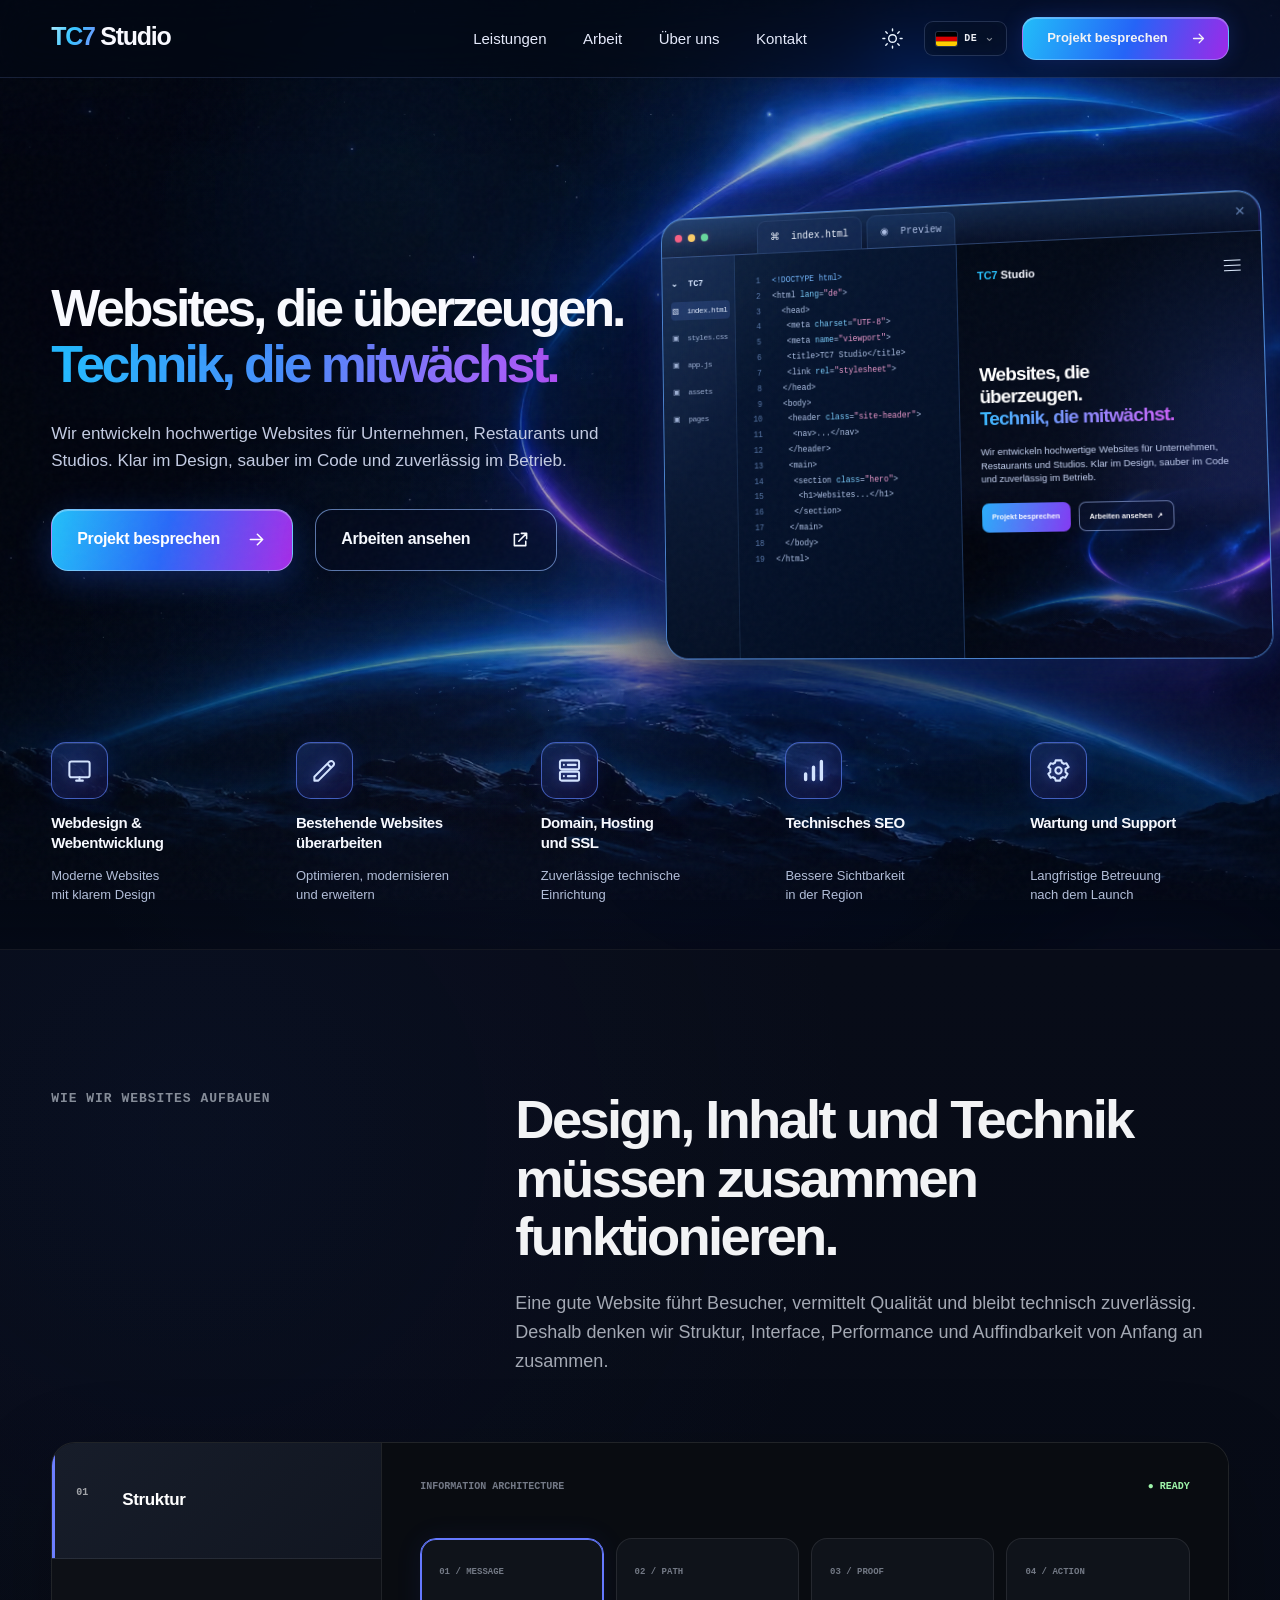
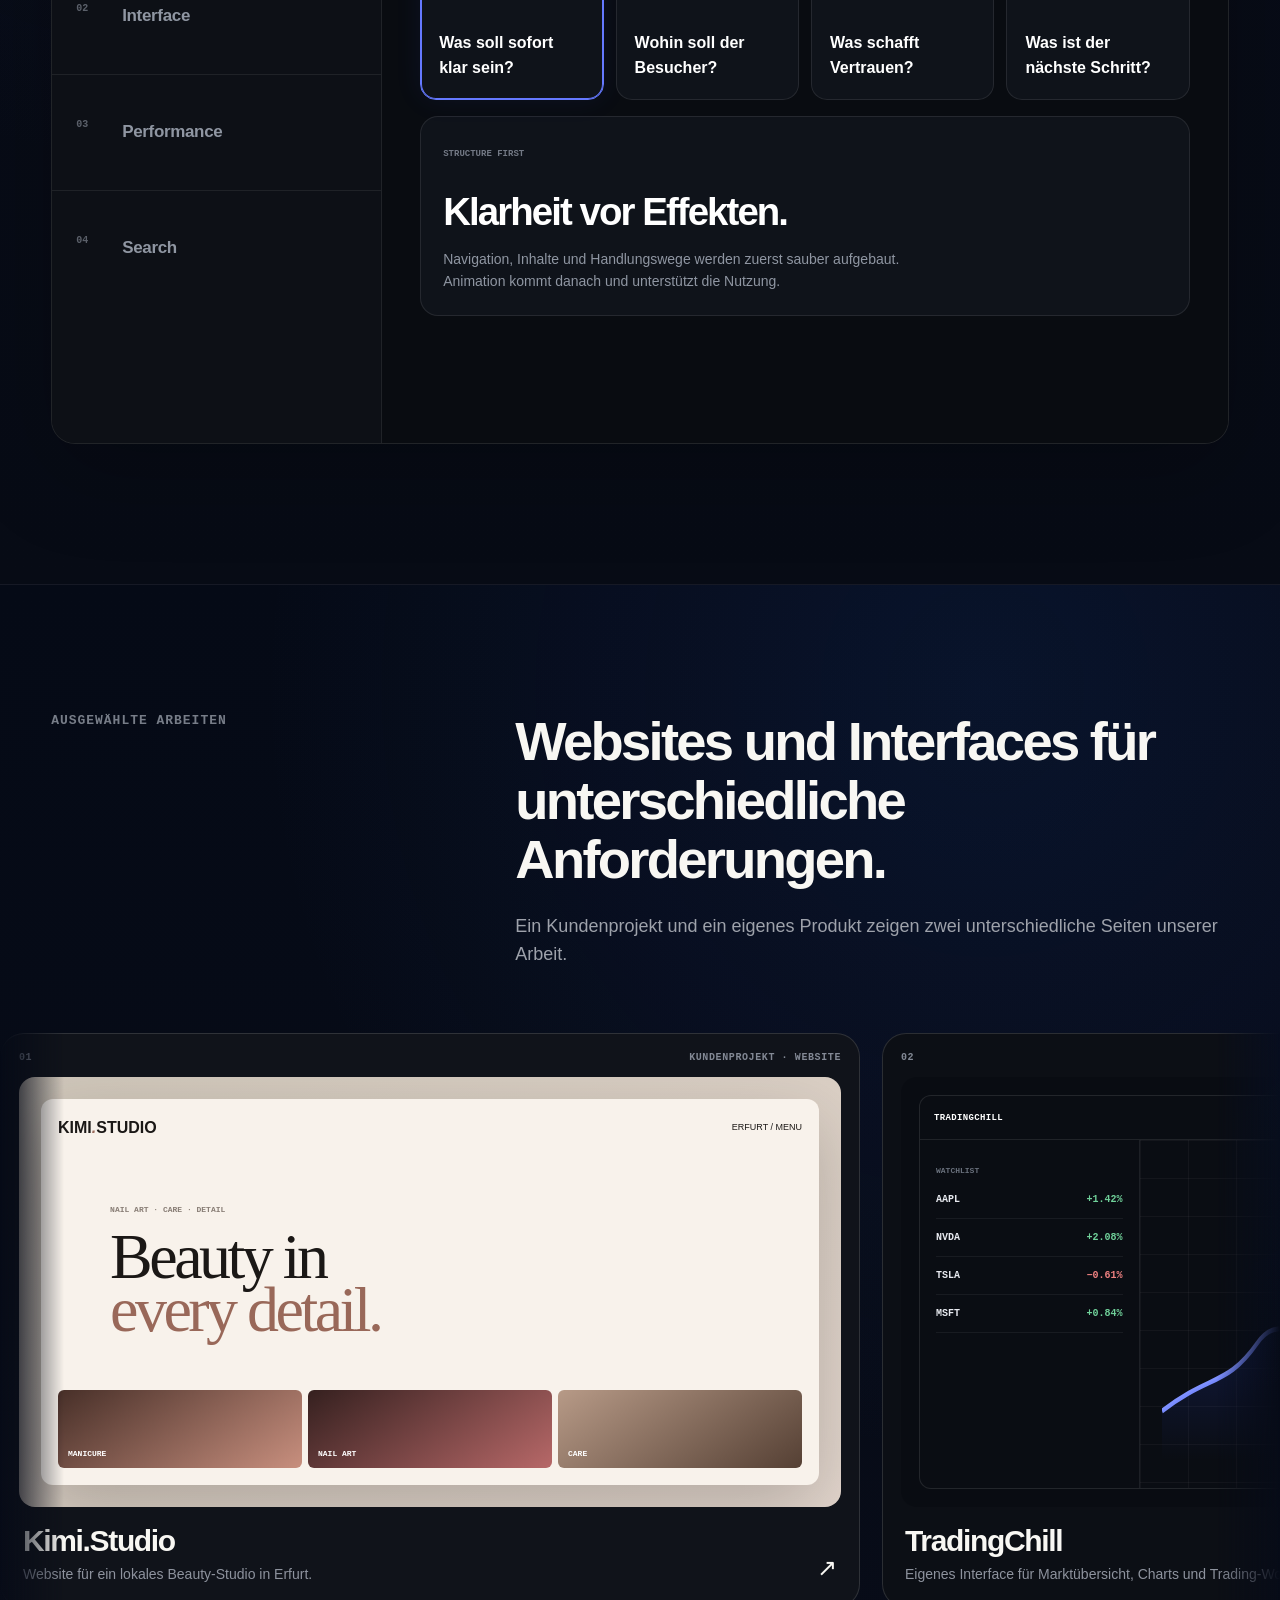
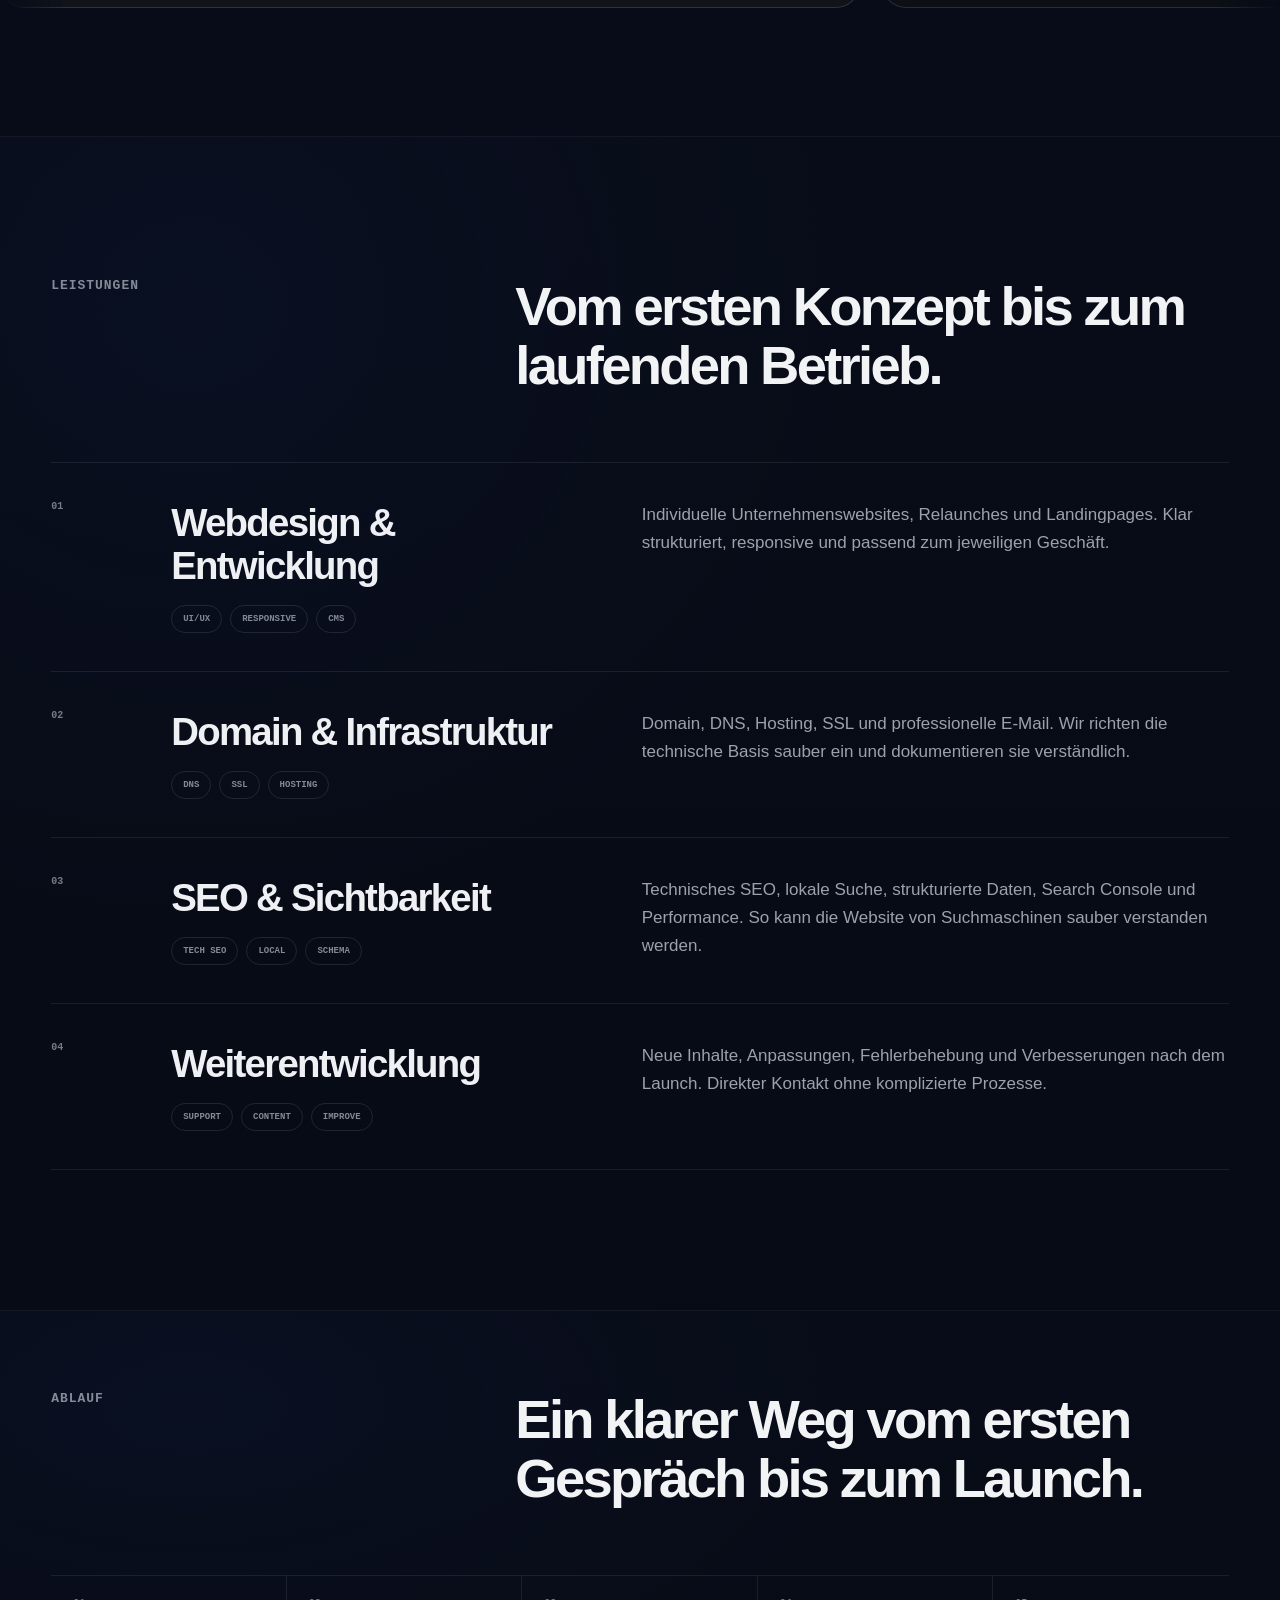
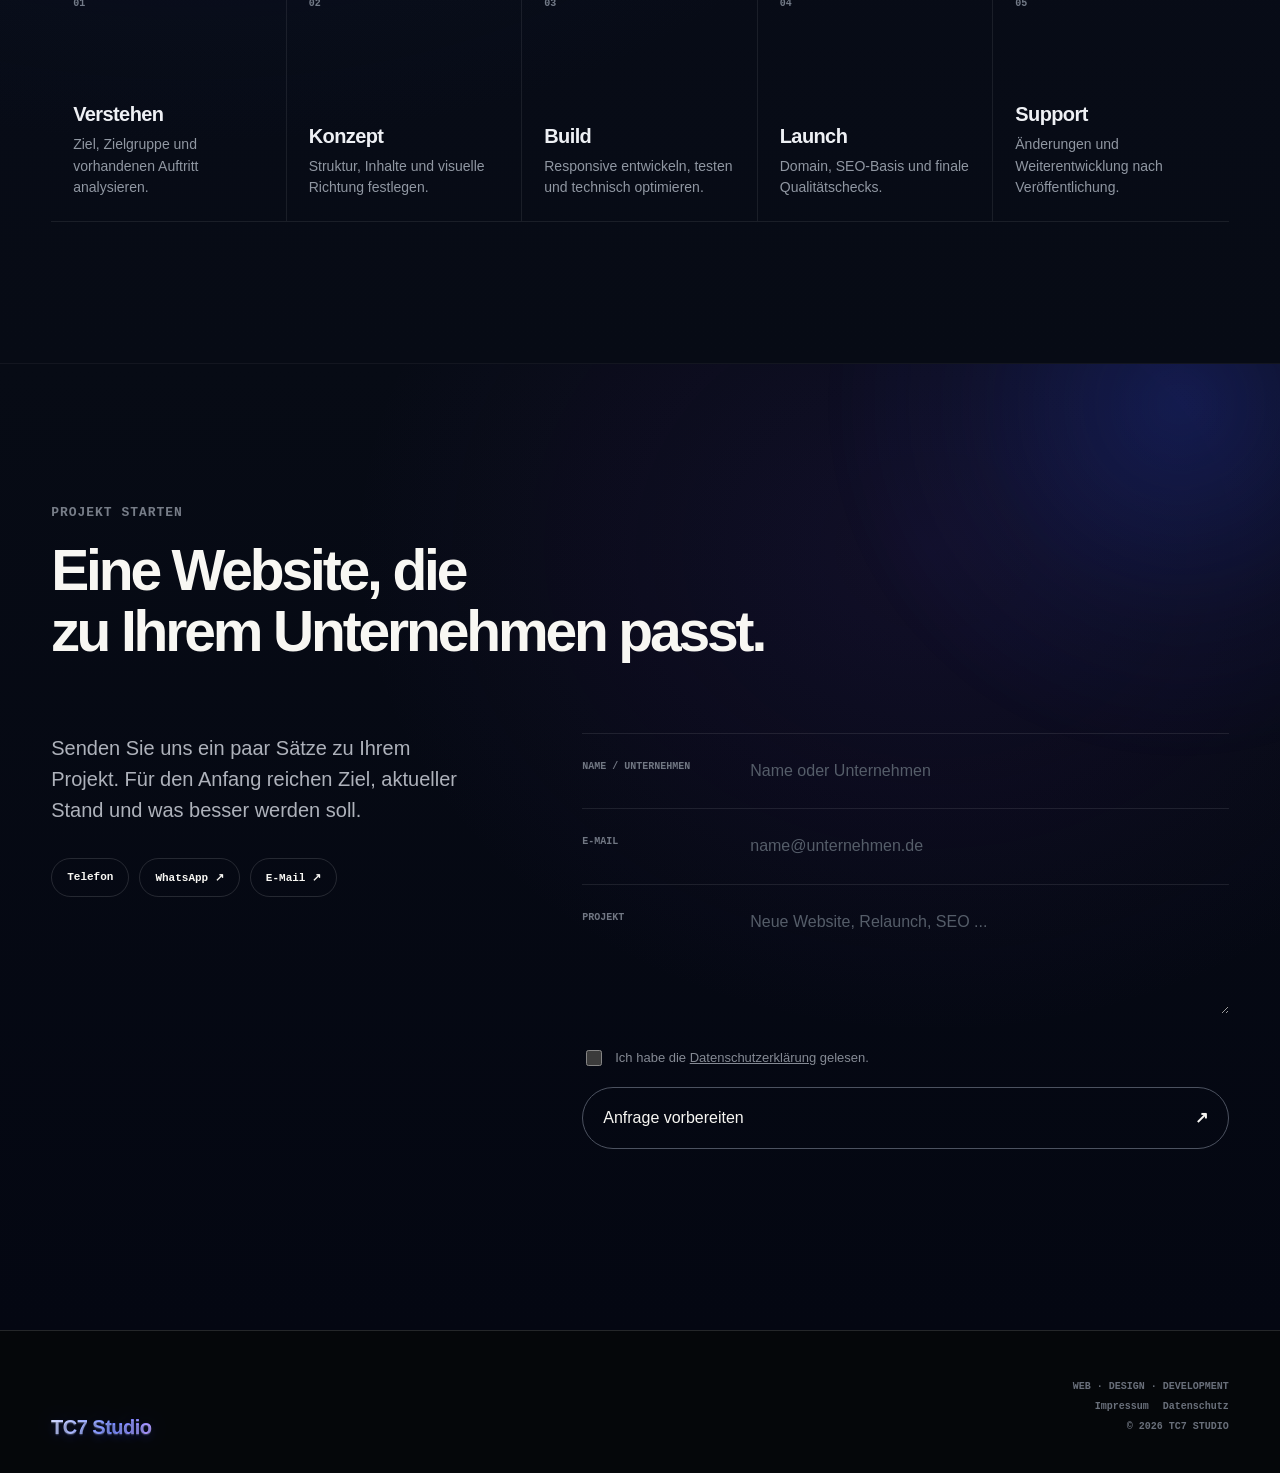
==== commit ecfccfac: "feat: rebuild TC7 hero as responsive cinematic layout" ====
--- a/index.html
+++ b/index.html
@@ -22,7 +22,7 @@
 <link rel="alternate" hreflang="en" href="?lang=en">
 <link rel="alternate" hreflang="x-default" href="?lang=de">
 <link rel="stylesheet" href="/styles.css">
-<link rel="stylesheet" href="/cosmic-2026.css">
+<link rel="stylesheet" href="/cinematic.css">
 <script type="application/ld+json">
 {"@context":"https://schema.org","@type":"ProfessionalService","name":"TC7 Studio","email":"mailto:cuong8993@gmail.com","telephone":"+49 173 9117103","areaServed":{"@type":"Country","name":"Germany"},"availableLanguage":["de","vi","en"],"serviceType":["Webdesign","Website Entwicklung","Website Relaunch","Domain und DNS Setup","SEO","Website Support"]}
 </script>
@@ -35,16 +35,16 @@
   <div class="header-inner shell">
     <a class="brand" href="#top" aria-label="TC7 Studio Startseite">
       <img class="brand-mark" src="/assets/brand/tc7-mark-transparent.svg" alt="">
-      <span class="brand-type brand-wordmark"><strong>TC7 STUDIO</strong></span>
+      <span class="brand-type brand-wordmark"><strong><span>TC7</span> Studio</strong></span>
     </a>
     <nav class="main-nav" aria-label="Hauptnavigation">
-      <a href="#work" data-t="nav.work">Arbeit</a>
       <a href="#services" data-t="nav.services">Leistungen</a>
-      <a href="#process" data-t="nav.process">Ablauf</a>
+      <a href="#work" data-t="nav.work">Projekte</a>
+      <a href="#about" data-t="nav.about">Über uns</a>
       <a href="#contact" data-t="nav.contact">Kontakt</a>
     </nav>
     <div class="header-tools">
-      <a class="header-cta" href="#contact"><span data-t="hero.cta">Projekt besprechen</span><span aria-hidden="true">↗</span></a>
+      <button class="ambient-toggle" type="button" aria-label="Lichteffekte reduzieren" aria-pressed="false" title="Lichteffekte ein- oder ausschalten"><svg viewBox="0 0 24 24" fill="none" stroke="currentColor" stroke-width="1.5" stroke-linecap="round" aria-hidden="true"><circle cx="12" cy="12" r="4"/><path d="M12 2v2m0 16v2M2 12h2m16 0h2M5 5l1.5 1.5m11 11L19 19M19 5l-1.5 1.5m-11 11L5 19"/></svg></button>
       <div class="language-select">
         <button class="language-trigger" type="button" aria-haspopup="listbox" aria-expanded="false" aria-label="Sprache wählen">
           <img class="language-current-flag" src="/assets/flags/de.svg" alt="" aria-hidden="true">
@@ -57,101 +57,94 @@
           <button class="language-option" data-lang="en" type="button" role="option" aria-selected="false"><img src="/assets/flags/en.svg" alt=""><b>English</b></button>
         </div>
       </div>
+      <a class="header-cta" href="#contact"><span data-t="hero.cta">Projekt besprechen</span><svg viewBox="0 0 24 24" fill="none" stroke="currentColor" stroke-width="1.8" aria-hidden="true"><path d="M5 12h14m-6-6 6 6-6 6" stroke-linecap="round" stroke-linejoin="round"/></svg></a>
       <button class="menu-btn" type="button" aria-label="Menü öffnen"><span></span><span></span></button>
     </div>
   </div>
 </header>
 
 <div class="mobile-menu" aria-label="Mobile Navigation">
-  <a href="#work" data-t="nav.work">Arbeit</a>
   <a href="#services" data-t="nav.services">Leistungen</a>
-  <a href="#process" data-t="nav.process">Ablauf</a>
+  <a href="#work" data-t="nav.work">Projekte</a>
+  <a href="#about" data-t="nav.about">Über uns</a>
   <a href="#contact" data-t="nav.contact">Kontakt</a>
 </div>
 
 <main>
-<section class="hero" id="top">
+<section class="hero cinematic-hero" id="top">
+  <div class="cinematic-backdrop" aria-hidden="true"></div>
+  <div class="cinematic-vignette" aria-hidden="true"></div>
   <canvas class="hero-light-canvas" id="heroLightCanvas" aria-hidden="true"></canvas>
-  <div class="hero-grid"></div>
-  <div class="cosmic-stars" aria-hidden="true"></div>
-  <div class="cosmic-orbit" aria-hidden="true"></div>
-  <div class="cosmic-horizon" aria-hidden="true"></div>
-  <div class="hero-lighting" aria-hidden="true">
-    <i class="hero-orb orb-a"></i>
-    <i class="hero-orb orb-b"></i>
-    <i class="hero-orb orb-c"></i>
-    <i class="hero-beam"></i>
-  </div>
+  <div class="hero-lighting" aria-hidden="true"><i class="hero-orb orb-a"></i><i class="hero-orb orb-b"></i><i class="hero-orb orb-c"></i></div>
+
   <div class="hero-content shell">
-    <div class="hero-copy">
-    <div class="hero-kicker"><i class="status-dot"></i><span data-t="hero.kicker">Webdesign · Entwicklung · SEO</span></div>
-    <h1>
-      <span data-t="hero.a">Websites, die überzeugen.</span>
-      <span class="accent" data-t="hero.b">Technik, die mitwächst.</span>
-    </h1>
-    <div class="hero-intro">
-      <p data-t="hero.body">Wir entwickeln hochwertige Websites für Unternehmen, Restaurants und Studios. Klar im Design, sauber im Code und zuverlässig im Betrieb.</p>
-      <div class="hero-actions">
-        <a class="btn btn-primary" href="#contact"><span data-t="hero.cta">Projekt besprechen</span><b>↗</b></a>
-        <a class="btn btn-ghost" href="#work" data-t="hero.work">Arbeiten ansehen</a>
-      </div>
-    </div>
-
-    </div>
-    <div class="hero-stage reveal" aria-label="TC7 Entwicklungs Showcase">
-      <div class="stage-shine"></div>
-      <div class="stage-bar">
-        <div class="stage-dots"><i></i><i></i><i></i></div>
-        <div class="stage-url">TC7 Studio / index.html</div>
-        <div class="stage-state">● PREVIEW</div>
-      </div>
-      <div class="stage-body">
-        <div class="code-pane">
-          <div class="code-head"><span>▾ &nbsp; TC7 / index.html</span><span>● HTML</span></div>
-          <div class="code-lines" aria-hidden="true">
-            <div class="code-line"><b>01</b><span><i class="c-blue">&lt;!DOCTYPE html&gt;</i></span></div>
-            <div class="code-line"><b>02</b><span>&lt;html lang=<i class="c-warm">"de"</i>&gt;</span></div>
-            <div class="code-line"><b>03</b><span>&nbsp; &lt;head&gt;</span></div>
-            <div class="code-line"><b>04</b><span>&nbsp; &nbsp; &lt;meta charset=<i class="c-warm">"UTF-8"</i>&gt;</span></div>
-            <div class="code-line"><b>05</b><span>&nbsp; &nbsp; &lt;meta name=<i class="c-warm">"viewport"</i>&gt;</span></div>
-            <div class="code-line"><b>06</b><span>&nbsp; &nbsp; &lt;title&gt;<i class="c-green">TC7 Studio</i>&lt;/title&gt;</span></div>
-            <div class="code-line"><b>07</b><span>&nbsp; &lt;/head&gt;</span></div>
-            <div class="code-line"><b>08</b><span>&nbsp; &lt;body&gt;</span></div>
-            <div class="code-line"><b>09</b><span>&nbsp; &nbsp; &lt;main class=<i class="c-warm">"hero"</i>&gt;</span></div>
-            <div class="code-line"><b>10</b><span>&nbsp; &nbsp; &nbsp; &lt;h1&gt;<i class="c-green">Webdesign.</i>&lt;/h1&gt;</span></div>
-            <div class="code-line"><b>11</b><span>&nbsp; &nbsp; &lt;/main&gt;</span></div>
-            <div class="code-line"><b>12</b><span>&nbsp; &lt;/body&gt;</span></div>
-            <div class="code-line"><b>13</b><span>&lt;/html&gt;</span></div>
-          </div>
-        </div>
-        <div class="preview-pane">
-          <div class="preview-aurora"></div>
-          <div class="preview-window">
-            <div class="preview-nav"><strong><span class="preview-brand-accent">TC7</span> STUDIO</strong><span>☰</span></div>
-            <div class="preview-hero">
-              <small>WEB DESIGN / DEVELOPMENT</small>
-              <h2>Websites, die<br>überzeugen.<br><em>Technik, die mitwächst.</em></h2>
-              <div class="preview-cta">Projekt besprechen &nbsp; ↗</div>
-            </div>
-            <div class="preview-landscape" aria-hidden="true"></div><div class="preview-foot"><span>WEB DESIGN</span><span>DEVELOPMENT</span><span>SEO</span></div>
-          </div>
-        </div>
-      </div>
-    </div>
-  </div>
-</section>
-
-<section class="proof-strip" aria-label="Leistungen im Überblick">
-  <div class="proof-grid shell">
-    <a class="proof-item" href="#services"><span class="proof-icon" aria-hidden="true">▣</span><strong data-t="cap1.title">Webdesign &amp; Entwicklung</strong><small data-t="quick.web">Moderne Websites mit klarem Design</small></a>
-    <a class="proof-item" href="#services"><span class="proof-icon" aria-hidden="true">✎</span><strong data-t="quick.rework">Bestehende Websites überarbeiten</strong><small data-t="quick.rework.body">Optimieren, modernisieren und erweitern</small></a>
-    <a class="proof-item" href="#services"><span class="proof-icon" aria-hidden="true">▤</span><strong data-t="cap2.title">Domain &amp; Infrastruktur</strong><small data-t="quick.host">Zuverlässige technische Einrichtung</small></a>
-    <a class="proof-item" href="#services"><span class="proof-icon" aria-hidden="true">▥</span><strong data-t="cap3.title">SEO &amp; Sichtbarkeit</strong><small data-t="quick.seo">Bessere technische Sichtbarkeit</small></a>
-    <a class="proof-item" href="#contact"><span class="proof-icon" aria-hidden="true">⚙</span><strong data-t="quick.support">Wartung und Support</strong><small data-t="quick.support.body">Langfristige Betreuung nach dem Launch</small></a>
-  </div>
-</section>
-
-<section class="dark-surface section">
+    <div class="cinematic-layout">
+      <div class="cinematic-copy">
+        <h1>
+          <span data-t="hero.a">Websites, die überzeugen.</span>
+          <span class="accent" data-t="hero.b">Technik, die mitwächst.</span>
+        </h1>
+        <p class="cinematic-intro" data-t="hero.body">Wir entwickeln hochwertige Websites für Unternehmen, Restaurants und Studios. Klar im Design, sauber im Code und zuverlässig im Betrieb.</p>
+        <div class="hero-actions">
+          <a class="btn btn-primary cinematic-btn" href="#contact"><span data-t="hero.cta">Projekt besprechen</span><svg viewBox="0 0 24 24" fill="none" stroke="currentColor" stroke-width="1.8" aria-hidden="true"><path d="M5 12h14m-6-6 6 6-6 6" stroke-linecap="round" stroke-linejoin="round"/></svg></a>
+          <a class="btn btn-ghost cinematic-btn" href="#work"><span data-t="hero.work">Arbeiten ansehen</span><svg viewBox="0 0 24 24" fill="none" stroke="currentColor" stroke-width="1.8" aria-hidden="true"><path d="M13 5h6v6m0-6-9 9" stroke-linecap="round" stroke-linejoin="round"/><path d="M18 14v5H5V6h5" stroke-linecap="round" stroke-linejoin="round"/></svg></a>
+        </div>
+      </div>
+
+      <div class="cinematic-showcase reveal" aria-hidden="true">
+        <div class="showcase-halo"></div>
+        <div class="showcase-frame">
+          <div class="showcase-bar">
+            <div class="showcase-dots"><i></i><i></i><i></i></div>
+            <div class="showcase-tabs"><span class="showcase-tab active">⌘&nbsp; index.html</span><span class="showcase-tab">◉&nbsp; Preview</span></div>
+            <span class="showcase-close">×</span>
+          </div>
+          <div class="showcase-workspace">
+            <div class="showcase-explorer"><b>⌄&nbsp; TC7</b><span class="selected">▧&nbsp; index.html</span><span>▣&nbsp; styles.css</span><span>▣&nbsp; app.js</span><span>▣&nbsp; assets</span><span>▣&nbsp; pages</span></div>
+            <div class="showcase-editor">
+              <div class="showcase-code">
+                <div><i>1</i><span class="code-blue">&lt;!DOCTYPE html&gt;</span></div>
+                <div><i>2</i><span>&lt;html <em>lang</em>=<b>"de"</b>&gt;</span></div>
+                <div><i>3</i><span>&nbsp; &lt;head&gt;</span></div>
+                <div><i>4</i><span>&nbsp;&nbsp; &lt;meta <em>charset</em>=<b>"UTF-8"</b>&gt;</span></div>
+                <div><i>5</i><span>&nbsp;&nbsp; &lt;meta <em>name</em>=<b>"viewport"</b>&gt;</span></div>
+                <div><i>6</i><span>&nbsp;&nbsp; &lt;title&gt;TC7 Studio&lt;/title&gt;</span></div>
+                <div><i>7</i><span>&nbsp;&nbsp; &lt;link <em>rel</em>=<b>"stylesheet"</b>&gt;</span></div>
+                <div><i>8</i><span>&nbsp; &lt;/head&gt;</span></div>
+                <div><i>9</i><span>&nbsp; &lt;body&gt;</span></div>
+                <div><i>10</i><span>&nbsp;&nbsp; &lt;header <em>class</em>=<b>"site-header"</b>&gt;</span></div>
+                <div><i>11</i><span>&nbsp;&nbsp;&nbsp; &lt;nav&gt;...&lt;/nav&gt;</span></div>
+                <div><i>12</i><span>&nbsp;&nbsp; &lt;/header&gt;</span></div>
+                <div><i>13</i><span>&nbsp;&nbsp; &lt;main&gt;</span></div>
+                <div><i>14</i><span>&nbsp;&nbsp;&nbsp; &lt;section <em>class</em>=<b>"hero"</b>&gt;</span></div>
+                <div><i>15</i><span>&nbsp;&nbsp;&nbsp;&nbsp; &lt;h1&gt;Websites...&lt;/h1&gt;</span></div>
+                <div><i>16</i><span>&nbsp;&nbsp;&nbsp; &lt;/section&gt;</span></div>
+                <div><i>17</i><span>&nbsp;&nbsp; &lt;/main&gt;</span></div>
+                <div><i>18</i><span>&nbsp; &lt;/body&gt;</span></div>
+                <div><i>19</i><span>&lt;/html&gt;</span></div>
+              </div>
+            </div>
+            <div class="showcase-preview">
+              <div class="showcase-preview-top"><strong><span>TC7</span> Studio</strong><span class="tiny-menu"><i></i><i></i><i></i></span></div>
+              <div class="showcase-preview-inner"><h2>Websites, die<br> überzeugen.<br><em>Technik, die mitwächst.</em></h2><p>Wir entwickeln hochwertige Websites für Unternehmen, Restaurants und Studios. Klar im Design, sauber im Code und zuverlässig im Betrieb.</p><div class="preview-pills"><span>Projekt besprechen</span><span>Arbeiten ansehen&nbsp; ↗</span></div></div>
+              <div class="showcase-preview-landscape"></div>
+            </div>
+          </div>
+        </div>
+      </div>
+    </div>
+
+    <div class="cinematic-services" aria-label="Unsere Leistungen">
+      <a class="cinematic-service" href="#services"><span class="service-icon"><svg viewBox="0 0 24 24" fill="none" stroke="currentColor" stroke-width="1.8" stroke-linecap="round" stroke-linejoin="round" aria-hidden="true"><rect x="3" y="4" width="18" height="14" rx="1.7"/><path d="M9 21h6m-3-3v3"/></svg></span><strong data-t="spot.1.title">Webdesign &amp;<br>Webentwicklung</strong><span data-t="spot.1.body">Moderne Websites<br>mit klarem Design</span></a>
+      <a class="cinematic-service" href="#services"><span class="service-icon"><svg viewBox="0 0 24 24" fill="none" stroke="currentColor" stroke-width="1.8" stroke-linecap="round" stroke-linejoin="round" aria-hidden="true"><path d="M3 17.5V21h3.5L19.9 7.6a2.5 2.5 0 0 0-3.5-3.5L3 17.5zM14.5 6l3.5 3.5"/></svg></span><strong data-t="spot.2.title">Bestehende Websites<br>überarbeiten</strong><span data-t="spot.2.body">Optimieren, modernisieren<br>und erweitern</span></a>
+      <a class="cinematic-service" href="#services"><span class="service-icon"><svg viewBox="0 0 24 24" fill="none" stroke="currentColor" stroke-width="1.8" stroke-linecap="round" stroke-linejoin="round" aria-hidden="true"><rect x="3.5" y="3" width="17" height="8" rx="1.5"/><rect x="3.5" y="13" width="17" height="8" rx="1.5"/><path d="M7 7h.01M7 17h.01m3.5-10h7m-7 10h7"/></svg></span><strong data-t="spot.3.title">Domain, Hosting<br>und SSL</strong><span data-t="spot.3.body">Zuverlässige technische<br>Einrichtung</span></a>
+      <a class="cinematic-service" href="#services"><span class="service-icon"><svg viewBox="0 0 24 24" fill="none" stroke="currentColor" stroke-width="1.8" stroke-linecap="round" stroke-linejoin="round" aria-hidden="true"><path d="M5 20v-5m7 5V9m7 11V4" stroke-width="3"/></svg></span><strong data-t="spot.4.title">Technisches SEO</strong><span data-t="spot.4.body">Bessere Sichtbarkeit<br>in der Region</span></a>
+      <a class="cinematic-service" href="#services"><span class="service-icon"><svg viewBox="0 0 24 24" fill="none" stroke="currentColor" stroke-width="1.8" stroke-linecap="round" stroke-linejoin="round" aria-hidden="true"><path d="m9.5 3-.6 2.1a7.3 7.3 0 0 0-1.8 1L5 5.5 3 9l1.8 1.5a7.5 7.5 0 0 0 0 2.9L3 15l2 3.5 2.1-.6c.5.4 1.1.7 1.8 1l.6 2.1h4l.6-2.1c.7-.3 1.3-.6 1.8-1l2.1.6 2-3.5-1.8-1.6a7.5 7.5 0 0 0 0-2.8L21 9l-2-3.5-2.1.6a7.3 7.3 0 0 0-1.8-1L14.5 3z"/><circle cx="12" cy="12" r="2.8"/></svg></span><strong data-t="spot.5.title">Wartung und Support</strong><span data-t="spot.5.body">Langfristige Betreuung<br>nach dem Launch</span></a>
+    </div>
+  </div>
+</section>
+
+<section class="dark-surface section" id="about">
   <div class="shell">
     <div class="section-head reveal">
       <p class="eyebrow" data-t="system.label">Wie wir Websites aufbauen</p>
@@ -364,7 +357,7 @@
 
 <footer class="site-footer">
   <div class="footer-top shell">
-    <div class="brand-wordmark footer-wordmark" aria-label="TC7 Studio"><strong>TC7 STUDIO</strong></div>
+    <div class="brand-wordmark footer-wordmark" aria-label="TC7 Studio"><strong><span>TC7</span> Studio</strong></div>
     <div class="footer-meta">
       <div>WEB · DESIGN · DEVELOPMENT</div>
       <div><a href="/impressum.html">Impressum</a><a href="/datenschutz.html">Datenschutz</a></div>
@@ -374,5 +367,6 @@
 </footer>
 
 <script src="/app.js" defer></script>
+<script src="/cinematic.js" defer></script>
 </body>
 </html>
--- a/cinematic.css
+++ b/cinematic.css
@@ -0,0 +1,89 @@
+/* TC7 cinematic redesign. Loaded after the legacy stylesheet; isolated to the new hero and header. */
+:root{--cosmic-cyan:#33c6ff;--cosmic-blue:#2d7bff;--cosmic-purple:#a42cf8;--cosmic-night:#030815}
+html{scroll-padding-top:85px}
+.site-header{height:78px!important;background:rgba(3,9,21,.49);border-bottom:1px solid rgba(137,170,255,.16)!important;backdrop-filter:blur(18px);-webkit-backdrop-filter:blur(18px)}
+.site-header.scrolled{height:72px!important;background:rgba(3,9,21,.88)}
+.header-inner{max-width:1600px;grid-template-columns:minmax(180px,1fr) auto minmax(310px,1fr);gap:20px}
+.site-header .brand{gap:0}.site-header .brand-mark{display:none}.site-header .brand-wordmark strong{font-weight:580;font-size:clamp(22px,1.95vw,30px);letter-spacing:-.05em;background:none;-webkit-text-fill-color:#f8f9ff;color:#f8f9ff;text-shadow:none;transform:none}
+.site-header .brand-wordmark strong span{font-weight:750;background:linear-gradient(112deg,#a4e8ff 5%,#35c4ff 46%,#7297ff 95%);color:transparent;-webkit-text-fill-color:transparent;background-clip:text;-webkit-background-clip:text}
+.main-nav{gap:clamp(22px,2.85vw,51px);align-items:center}.main-nav a{font-size:15px;color:#e5eafb;font-weight:475;white-space:nowrap}.main-nav a:hover{color:#62cbff}
+.header-tools{gap:clamp(12px,1.15vw,22px)}
+.ambient-toggle{display:grid;place-items:center;width:34px;height:34px;padding:4px;border:0;background:transparent;color:#eaf4ff;transition:color .2s,transform .2s}.ambient-toggle svg{width:23px;height:23px}.ambient-toggle:hover{color:#56caff;transform:rotate(20deg)}.ambient-toggle[aria-pressed="true"]{color:#78839b}
+.header-cta{display:inline-flex;align-items:center;justify-content:space-between;gap:22px;min-height:43px;padding:0 21px 0 24px;border-radius:14px;background:linear-gradient(110deg,#22bdf9 0%,#2564f7 52%,#9e29e8 100%);border:1px solid rgba(196,219,255,.38);box-shadow:inset 0 1px 0 rgba(255,255,255,.26),0 0 22px rgba(64,98,255,.2);font-size:13px;font-weight:600;white-space:nowrap;transition:transform .25s,box-shadow .25s}.header-cta:hover{transform:translateY(-2px);box-shadow:0 7px 26px rgba(84,93,255,.35)}.header-cta svg{width:17px;height:17px;flex-shrink:0}
+/* Keep the three genuine language choices and the existing dropdown behaviour. */
+.site-header .language-trigger{height:35px;min-width:68px;border-radius:9px;background:rgba(11,21,43,.36);border-color:rgba(151,171,223,.22)}
+.site-header .language-menu{border-color:rgba(125,150,210,.24);background:rgba(6,15,33,.98)}
+.mobile-menu{background:rgba(4,10,22,.97)}
+
+/* Hero background: a real compressed artwork; all text and interfaces remain semantic HTML. */
+.cinematic-hero{position:relative;min-height:min(100svh,1100px);padding:clamp(167px,21vh,227px) 0 36px;background:#020917;overflow:hidden;isolation:isolate}
+.cinematic-backdrop{position:absolute;inset:0;z-index:-9;pointer-events:none;background-image:linear-gradient(90deg,rgba(1,6,16,.57) 0%,rgba(1,7,19,.32) 37%,rgba(1,8,22,.10) 69%,rgba(1,5,16,.17) 100%),url('/assets/hero/cosmic-scene.avif');background-size:cover;background-position:center 49%;transform:scale(1.024);animation:cosmicApproach 26s ease-in-out infinite alternate}
+@keyframes cosmicApproach{from{transform:scale(1.025)}to{transform:scale(1.07) translate3d(0,-.6%,0)}}
+.cinematic-vignette{position:absolute;inset:0;z-index:-8;pointer-events:none;background:linear-gradient(180deg,rgba(2,7,18,.28) 0%,transparent 22%,transparent 61%,rgba(1,5,15,.28) 83%,#040915 100%),radial-gradient(ellipse 54% 68% at 26% 42%,rgba(1,5,13,.12),transparent 80%)}
+.cinematic-hero .hero-light-canvas{z-index:-6;opacity:.34}.cinematic-hero .hero-lighting{z-index:-7;opacity:.36}.cinematic-hero .hero-lighting:after{opacity:.24}.cinematic-hero .hero-orb{filter:blur(65px)}
+.cinematic-hero .hero-content{z-index:2;max-width:1600px}
+.cinematic-layout{position:relative;display:grid;grid-template-columns:minmax(0,51.5%) minmax(0,48.5%);align-items:center;min-height:480px;gap:0}
+.cinematic-copy{position:relative;z-index:3;min-width:0;padding-right:8px;padding-bottom:10px}
+.cinematic-hero h1{max-width:none;margin:0;font-size:clamp(42px,4.05vw,70px)!important;font-weight:740;letter-spacing:-.06em!important;line-height:1.08!important;text-wrap:nowrap;text-shadow:0 8px 26px rgba(1,6,21,.26)}
+.cinematic-hero h1 span{display:block;white-space:nowrap!important}
+.cinematic-hero h1 span:first-child{color:#f9faff}
+.cinematic-hero h1 .accent{background:linear-gradient(100deg,#23b9ff 3%,#488cfb 40%,#9b66fa 71%,#c337eb 99%);-webkit-background-clip:text;background-clip:text;color:transparent;-webkit-text-fill-color:transparent;text-shadow:none}
+.cinematic-intro{max-width:610px;margin:29px 0 0;color:#c4cce3;font-size:clamp(17px,1.33vw,21px);line-height:1.57;font-weight:420;text-shadow:0 2px 16px rgba(1,4,10,.45)}
+.cinematic-hero .hero-actions{margin-top:34px;display:flex;gap:22px;align-items:center;flex-wrap:wrap}
+.cinematic-hero .cinematic-btn{display:inline-flex;justify-content:space-between;gap:20px;min-height:62px;min-width:242px;padding:0 25px;border-radius:17px;font-size:16px;letter-spacing:-.02em;font-weight:580;box-shadow:0 16px 36px rgba(0,0,0,.19)}
+.cinematic-btn svg{width:21px;height:21px;flex-shrink:0}
+.cinematic-hero .btn-primary{background:linear-gradient(105deg,#22c1f9 0%,#2969f8 47%,#a92de9 100%);color:#fff;border:1px solid rgba(189,219,255,.52);box-shadow:inset 0 1px 0 rgba(255,255,255,.3),0 10px 35px rgba(40,98,255,.27)}
+.cinematic-hero .btn-primary:hover{background:linear-gradient(105deg,#44d2ff,#4081ff 47%,#b24bf2);box-shadow:0 16px 44px rgba(54,111,255,.40)}
+.cinematic-hero .btn-ghost{color:#f6f9ff;background:rgba(4,9,25,.32);border:1px solid rgba(146,184,255,.62);backdrop-filter:blur(8px);-webkit-backdrop-filter:blur(8px)}
+.cinematic-hero .btn-ghost:hover{border-color:rgba(166,224,255,.95);background:rgba(46,68,127,.26)}
+
+/* Constructed interface: real DOM, not baked into the raster artwork. */
+.cinematic-showcase{position:relative;z-index:2;min-width:0;margin:0 0 0 -7px;padding:14px 0;filter:drop-shadow(0 34px 42px rgba(0,2,12,.45));perspective:1450px}
+.showcase-halo{position:absolute;inset:0 -10% -12%;border-radius:50%;background:radial-gradient(ellipse at 55% 57%,rgba(33,109,255,.35),transparent 62%);filter:blur(45px);pointer-events:none}
+.showcase-frame{position:relative;display:flex;flex-direction:column;min-height:455px;aspect-ratio:1.34;background:linear-gradient(145deg,rgba(17,44,90,.92),rgba(4,12,30,.96) 30%,rgba(4,9,25,.98));border:1px solid rgba(94,165,255,.78);border-radius:24px;overflow:hidden;transform:rotateY(-9deg) rotateX(2deg) rotateZ(-1.5deg);transform-origin:50% 55%;box-shadow:inset 0 1px 0 rgba(192,229,255,.38),inset -2px -1px 0 rgba(95,37,252,.32),0 24px 90px rgba(0,6,26,.75),0 0 34px rgba(39,125,255,.31),0 0 80px rgba(86,48,230,.16);transition:transform .6s cubic-bezier(.2,.7,.2,1),box-shadow .4s}
+.cinematic-showcase:hover .showcase-frame{transform:rotateY(-5deg) rotateX(1deg) rotateZ(-.8deg) translateY(-7px);box-shadow:inset 0 1px 0 rgba(192,229,255,.38),0 42px 95px rgba(0,6,26,.75),0 0 60px rgba(53,121,255,.38)}
+.showcase-frame:before{content:"";position:absolute;inset:0;pointer-events:none;z-index:9;background:linear-gradient(126deg,rgba(177,223,255,.08),transparent 24%,transparent 68%,rgba(95,40,225,.08))}
+.showcase-bar{position:relative;z-index:3;display:grid;grid-template-columns:88px 1fr 24px;align-items:center;height:40px;padding:0 14px;border-bottom:1px solid rgba(126,164,239,.22);background:linear-gradient(180deg,rgba(37,73,131,.4),rgba(7,18,45,.58));box-shadow:inset 0 1px 0 rgba(190,229,255,.13)}
+.showcase-dots{display:flex;gap:6px}.showcase-dots i{display:block;width:8px;height:8px;border-radius:50%;background:#fb577b;box-shadow:0 0 7px rgba(255,104,142,.24)}.showcase-dots i:nth-child(2){background:#ffcb5e}.showcase-dots i:nth-child(3){background:#62d797}
+.showcase-tabs{display:flex;align-items:end;gap:5px;height:100%;font:500 10px var(--mono);color:#abbde3}.showcase-tab{display:flex;align-items:center;margin-top:6px;height:34px;padding:0 13px;border:1px solid rgba(125,171,232,.13);border-radius:9px 9px 0 0;background:rgba(32,64,118,.33)}.showcase-tab.active{background:rgba(19,41,83,.9);color:#f1f6ff}.showcase-close{color:#6381b2;text-align:right;font-size:17px}
+.showcase-workspace{display:grid;grid-template-columns:78px minmax(0,38%) minmax(0,1fr);flex:1;min-height:0}
+.showcase-explorer{display:flex;flex-direction:column;gap:9px;padding:22px 5px 12px 9px;background:linear-gradient(165deg,rgba(14,34,73,.88),rgba(4,15,36,.94));border-right:1px solid rgba(103,151,220,.15);color:#9caed2;font:500 8px var(--mono)}
+.showcase-explorer b{font-size:9px;color:#d8e6ff;margin-bottom:4px}.showcase-explorer span{white-space:nowrap;letter-spacing:-.06em;padding:5px 1px;border-radius:4px}.showcase-explorer .selected{background:rgba(76,118,215,.20);color:#e3edff}
+.showcase-editor{min-width:0;overflow:hidden;background:linear-gradient(140deg,rgba(7,23,52,.96),rgba(2,13,32,.98));border-right:1px solid rgba(102,160,245,.24)}
+.showcase-code{display:flex;flex-direction:column;gap:6px;padding:23px 7px 20px 9px;font:500 clamp(8px,.64vw,10px)/1.2 var(--mono);color:#b2c5e9;white-space:nowrap}
+.showcase-code>div{display:flex;gap:12px}.showcase-code i{min-width:18px;color:#5776a7;font-style:normal;text-align:right}.showcase-code em{font-style:normal;color:#7ccfff}.showcase-code b{font-weight:500;color:#ee9bce}.showcase-code .code-blue{color:#74b8ff}
+.showcase-preview{position:relative;display:flex;flex-direction:column;min-width:0;overflow:hidden;background:radial-gradient(circle at 94% 38%,rgba(37,77,178,.22),transparent 49%),linear-gradient(160deg,#020916,#060c1d 54%,#091533)}
+.showcase-preview:before{content:"";position:absolute;inset:0;pointer-events:none;opacity:.25;background:radial-gradient(ellipse at 88% 65%,rgba(91,105,255,.33),transparent 40%)}
+.showcase-preview-top{display:flex;align-items:center;justify-content:space-between;position:relative;z-index:2;padding:24px 20px 0;color:#f6f8ff;font-size:11px}.showcase-preview-top strong{font-weight:550}.showcase-preview-top strong span{color:#28c3ff}.tiny-menu{display:flex;flex-direction:column;gap:4px}.tiny-menu i{width:16px;height:1px;background:#dfecff}
+.showcase-preview-inner{position:relative;z-index:2;margin:auto 0;padding:16px 20px 60px}.showcase-preview-inner h2{font-size:clamp(17px,1.48vw,25px);line-height:1.16;letter-spacing:-.045em;margin:0;font-weight:750;color:#fff}.showcase-preview-inner h2 em{font-style:normal;background:linear-gradient(90deg,#38b9ff,#cf62fa);color:transparent;-webkit-background-clip:text;background-clip:text}.showcase-preview-inner p{max-width:270px;margin:15px 0 0;color:#c6d3f3;font-size:clamp(9px,.74vw,12px);line-height:1.45}.preview-pills{display:flex;gap:8px;margin-top:17px;white-space:nowrap}.preview-pills span{padding:9px 10px;border-radius:7px;font:600 clamp(7px,.57vw,9px) var(--sans);color:white;background:linear-gradient(105deg,#28aefa,#8439f3)}.preview-pills span+span{background:rgba(10,19,45,.65);border:1px solid rgba(155,177,234,.6)}
+.showcase-preview-landscape{position:absolute;inset:auto 0 0;height:40%;background:linear-gradient(0deg,#020711 0%,transparent 63%),url('/assets/hero/cosmic-scene.avif') center 86%/cover;opacity:.85;mask-image:linear-gradient(0deg,#000 0,#000 72%,transparent 100%);-webkit-mask-image:linear-gradient(0deg,#000 0,#000 72%,transparent 100%)}
+
+/* Five genuine, clickable feature links anchored to the services section. */
+.cinematic-services{position:relative;z-index:3;display:grid;grid-template-columns:repeat(5,minmax(0,1fr));gap:clamp(15px,3.6vw,56px);margin-top:70px;padding-bottom:9px}
+.cinematic-service{display:flex;align-items:flex-start;flex-direction:column;min-width:0;color:#e9f0ff;outline-offset:6px;transition:transform .2s}
+.cinematic-service:hover{transform:translateY(-5px)}
+.service-icon{width:57px;height:57px;display:grid;place-items:center;border:1px solid rgba(93,131,255,.65);border-radius:15px;color:#d4e4ff;background:linear-gradient(145deg,rgba(18,41,93,.78),rgba(21,18,71,.62));box-shadow:inset 0 1px 0 rgba(191,217,255,.14),0 0 20px rgba(41,70,222,.16)}
+.service-icon svg{width:27px;height:27px;filter:drop-shadow(0 0 7px rgba(96,123,255,.62))}
+.cinematic-service strong{min-height:48px;margin-top:14px;font-size:clamp(15px,1.16vw,19px);font-weight:600;letter-spacing:-.028em;line-height:1.3;color:#f7f9ff}
+.cinematic-service>span:last-child{font-size:clamp(13px,1vw,16px);line-height:1.43;color:#b2bed9;margin-top:6px}
+.cinematic-service:hover .service-icon{border-color:rgba(95,201,255,.85);box-shadow:0 0 28px rgba(43,115,255,.38)}
+
+/* Premium continuity for the sections below the hero. */
+body:has(.cinematic-hero) .dark-surface,body:has(.cinematic-hero) .work-section,body:has(.cinematic-hero) .contact{background-color:#050a16!important}
+body:has(.cinematic-hero) .work-section{background:radial-gradient(ellipse at 77% 9%,rgba(36,83,188,.13),transparent 52%),linear-gradient(180deg,#050a16,#080c18)!important}
+body:has(.cinematic-hero) .dark-surface{background:radial-gradient(ellipse at 15% 15%,rgba(22,46,110,.11),transparent 43%),linear-gradient(180deg,#080c18,#070b15)!important}
+body:has(.cinematic-hero) .contact{background:radial-gradient(ellipse at 73% 19%,rgba(82,41,155,.15),transparent 44%),linear-gradient(180deg,#070b15,#040712)!important}
+body:has(.cinematic-hero) .section-title{letter-spacing:-.05em!important}
+
+.ambient-off .cinematic-backdrop{animation:none!important}.ambient-off .cinematic-hero .hero-light-canvas,.ambient-off .cinematic-hero .hero-lighting{display:none!important}.ambient-off .showcase-halo{opacity:0}.ambient-off .showcase-frame{transition:none}
+@media(min-width:1700px){.cinematic-hero{min-height:990px}.cinematic-layout{min-height:530px}.cinematic-services{margin-top:85px}}
+@media(max-width:1250px){.header-inner{grid-template-columns:minmax(148px,1fr) auto minmax(210px,1fr)}.header-cta{display:none}.main-nav{gap:21px}.cinematic-hero h1{font-size:clamp(38px,4.1vw,54px)!important}.cinematic-hero .cinematic-btn{min-width:200px;min-height:54px;font-size:14px;padding:0 18px}.cinematic-hero .hero-actions{gap:12px}.showcase-frame{min-height:385px}.showcase-code{gap:4px}.cinematic-services{margin-top:55px}}
+@media(max-width:1050px){.header-inner{grid-template-columns:1fr auto}.site-header .main-nav{display:none}.site-header .menu-btn{display:block}.cinematic-hero{padding-top:145px}.cinematic-layout{grid-template-columns:1fr;gap:38px}.cinematic-copy{max-width:790px}.cinematic-hero h1{font-size:clamp(40px,5.8vw,65px)!important}.cinematic-intro{max-width:690px}.cinematic-showcase{max-width:720px;width:100%;margin:auto}.showcase-workspace{grid-template-columns:78px 38% 1fr}.showcase-frame{min-height:430px}.cinematic-services{margin-top:60px}.cinematic-service strong{font-size:15px}.cinematic-service>span:last-child{font-size:13px}}
+@media(max-width:700px){
+.site-header{height:69px!important}.site-header.scrolled{height:66px!important}.header-inner{gap:8px}.site-header .brand-wordmark strong{font-size:23px!important}.header-tools{gap:9px}.ambient-toggle{width:29px;height:29px}.ambient-toggle svg{width:20px;height:20px}.site-header .language-trigger{height:34px}.site-header .menu-btn{display:block;width:32px}
+.cinematic-hero{padding:127px 0 31px;min-height:auto}.cinematic-backdrop{background-position:59% top;background-size:auto 820px;animation:none}.cinematic-vignette{background:linear-gradient(180deg,rgba(1,6,17,.1),rgba(1,5,15,.14) 40%,#040915 100%)}.cinematic-layout{gap:36px;min-height:0}.cinematic-copy{padding:0}.cinematic-hero h1{font-size:clamp(24px,7.1vw,44px)!important;line-height:1.14!important;letter-spacing:-.05em!important}.cinematic-hero h1 span{white-space:normal!important}.cinematic-intro{margin-top:21px;max-width:580px;font-size:16px;line-height:1.65}.cinematic-hero .hero-actions{margin-top:27px;gap:11px;flex-wrap:wrap}.cinematic-hero .cinematic-btn{min-height:52px;min-width:0;flex:1 1 auto;font-size:13px;gap:12px;padding:0 15px;border-radius:12px}.cinematic-btn svg{width:18px;height:18px}
+.cinematic-showcase{padding:5px 4px;max-width:570px;filter:drop-shadow(0 20px 25px rgba(0,0,0,.5))}.showcase-frame{min-height:350px;aspect-ratio:1.40;border-radius:18px;transform:rotateY(-5deg) rotateX(1deg) rotateZ(-1deg)}.showcase-bar{height:35px;grid-template-columns:63px 1fr 20px}.showcase-dots i{width:6px;height:6px}.showcase-tab{height:29px;font-size:8px;padding:0 8px}.showcase-workspace{grid-template-columns:55px 41% 1fr}.showcase-explorer{font-size:6px;padding:13px 4px;gap:5px}.showcase-explorer b{font-size:7px}.showcase-code{font-size:7px;gap:4px;padding:15px 3px}.showcase-code>div{gap:3px}.showcase-code i{min-width:11px}.showcase-preview-top{padding:17px 10px 0;font-size:9px}.showcase-preview-inner{padding:10px 10px 37px}.showcase-preview-inner h2{font-size:clamp(15px,3vw,21px)}.showcase-preview-inner p{font-size:8px;margin-top:9px}.preview-pills{gap:4px;margin-top:10px}.preview-pills span{font-size:6px;padding:7px}
+.cinematic-services{margin-top:52px;gap:28px 18px;grid-template-columns:repeat(2,minmax(0,1fr))}.cinematic-service strong{min-height:0;margin-top:11px;font-size:15px}.cinematic-service>span:last-child{font-size:13px}.service-icon{width:49px;height:49px;border-radius:13px}.service-icon svg{width:24px;height:24px}.cinematic-service:last-child{grid-column:1/-1;max-width:55%}
+}
+@media(max-width:420px){.site-header .brand-wordmark strong{font-size:19px!important}.site-header .language-trigger{min-width:55px!important}.ambient-toggle{display:none}.cinematic-hero h1{font-size:clamp(22px,6.9vw,30px)!important}.cinematic-hero .hero-actions{gap:9px}.cinematic-hero .cinematic-btn{width:100%;flex:1 1 100%;min-height:50px}.showcase-frame{min-height:288px;aspect-ratio:1.25}.showcase-workspace{grid-template-columns:1fr}.showcase-explorer,.showcase-editor{display:none!important}.showcase-preview-top{padding:18px;font-size:11px}.showcase-preview-inner{padding:18px 20px 50px}.showcase-preview-inner h2{font-size:22px}.showcase-preview-inner p{font-size:10px;max-width:255px}.preview-pills{margin-top:13px}.preview-pills span{font-size:8px;padding:9px}}
+@media(prefers-reduced-motion:reduce){.cinematic-backdrop{animation:none!important}.cinematic-showcase .showcase-frame,.cinematic-showcase:hover .showcase-frame{transform:none!important}.cinematic-service:hover,.cinematic-hero .btn:hover,.ambient-toggle:hover{transform:none!important}}
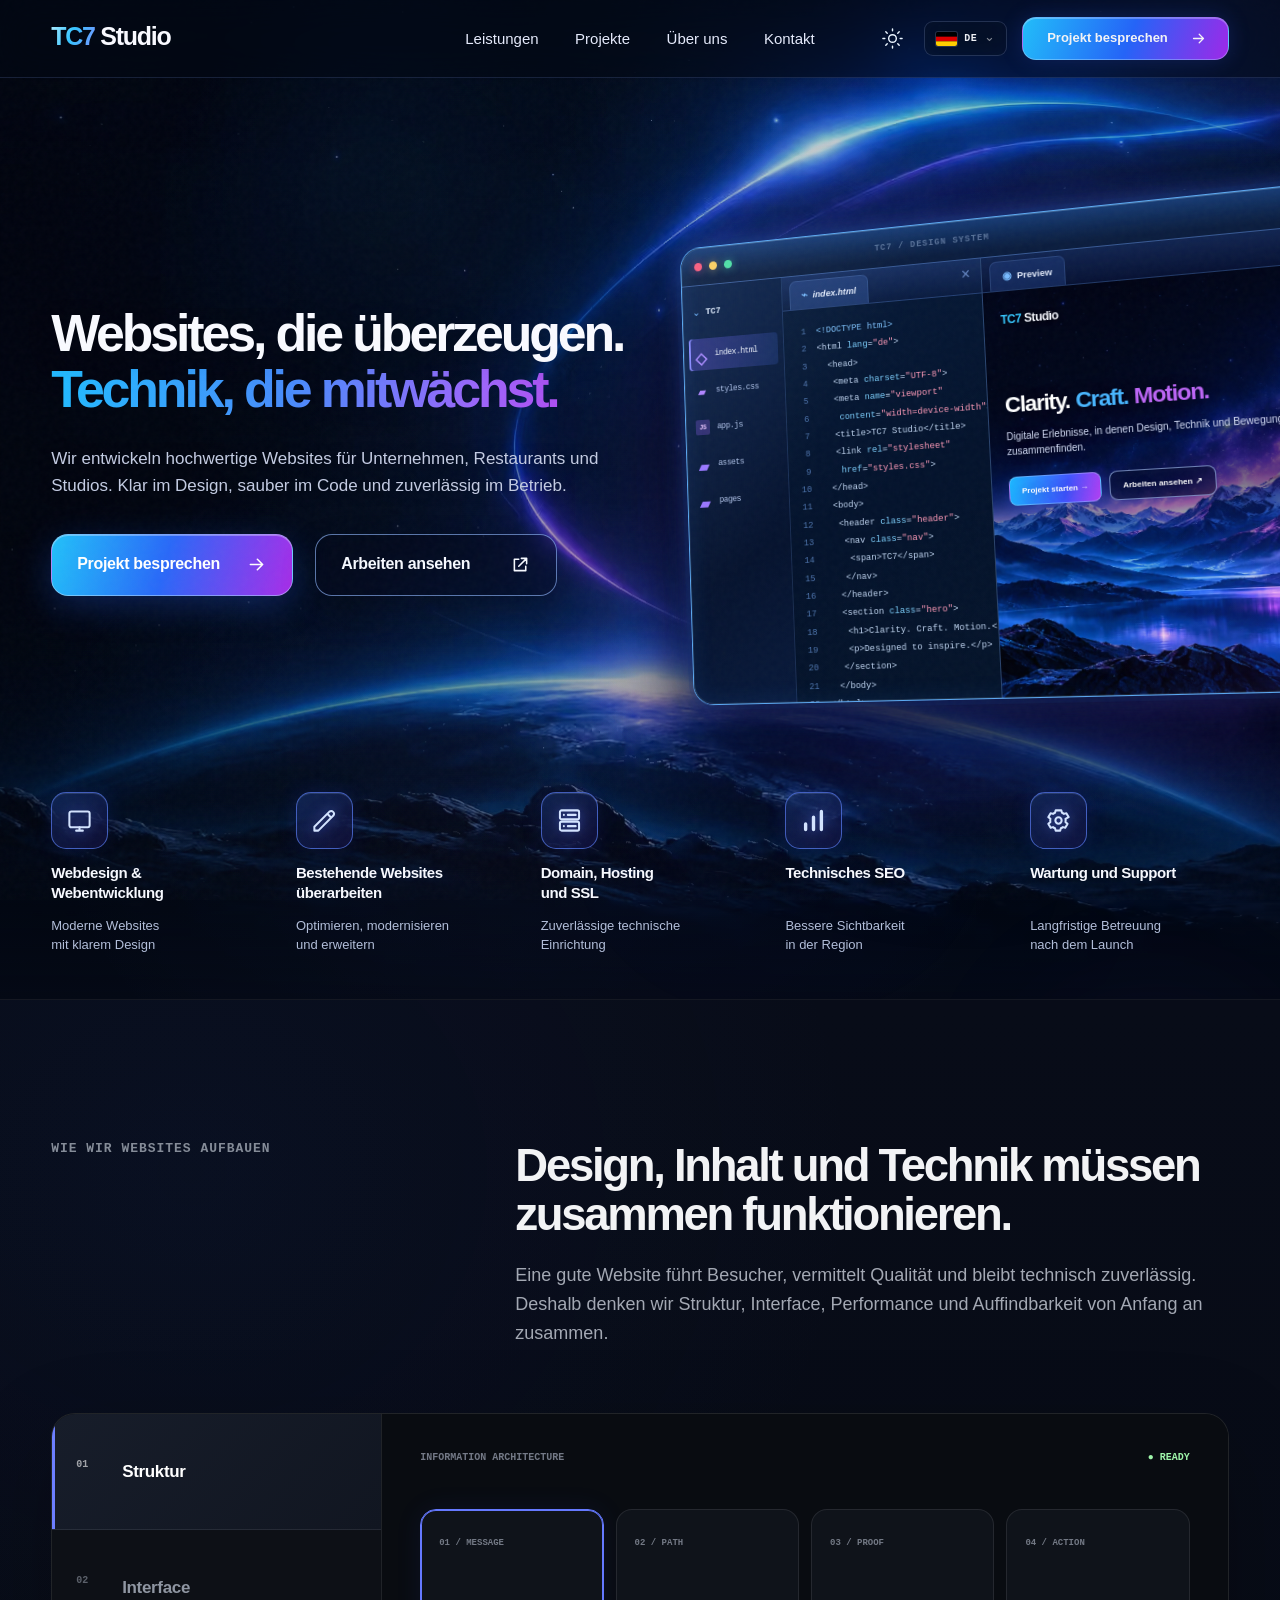
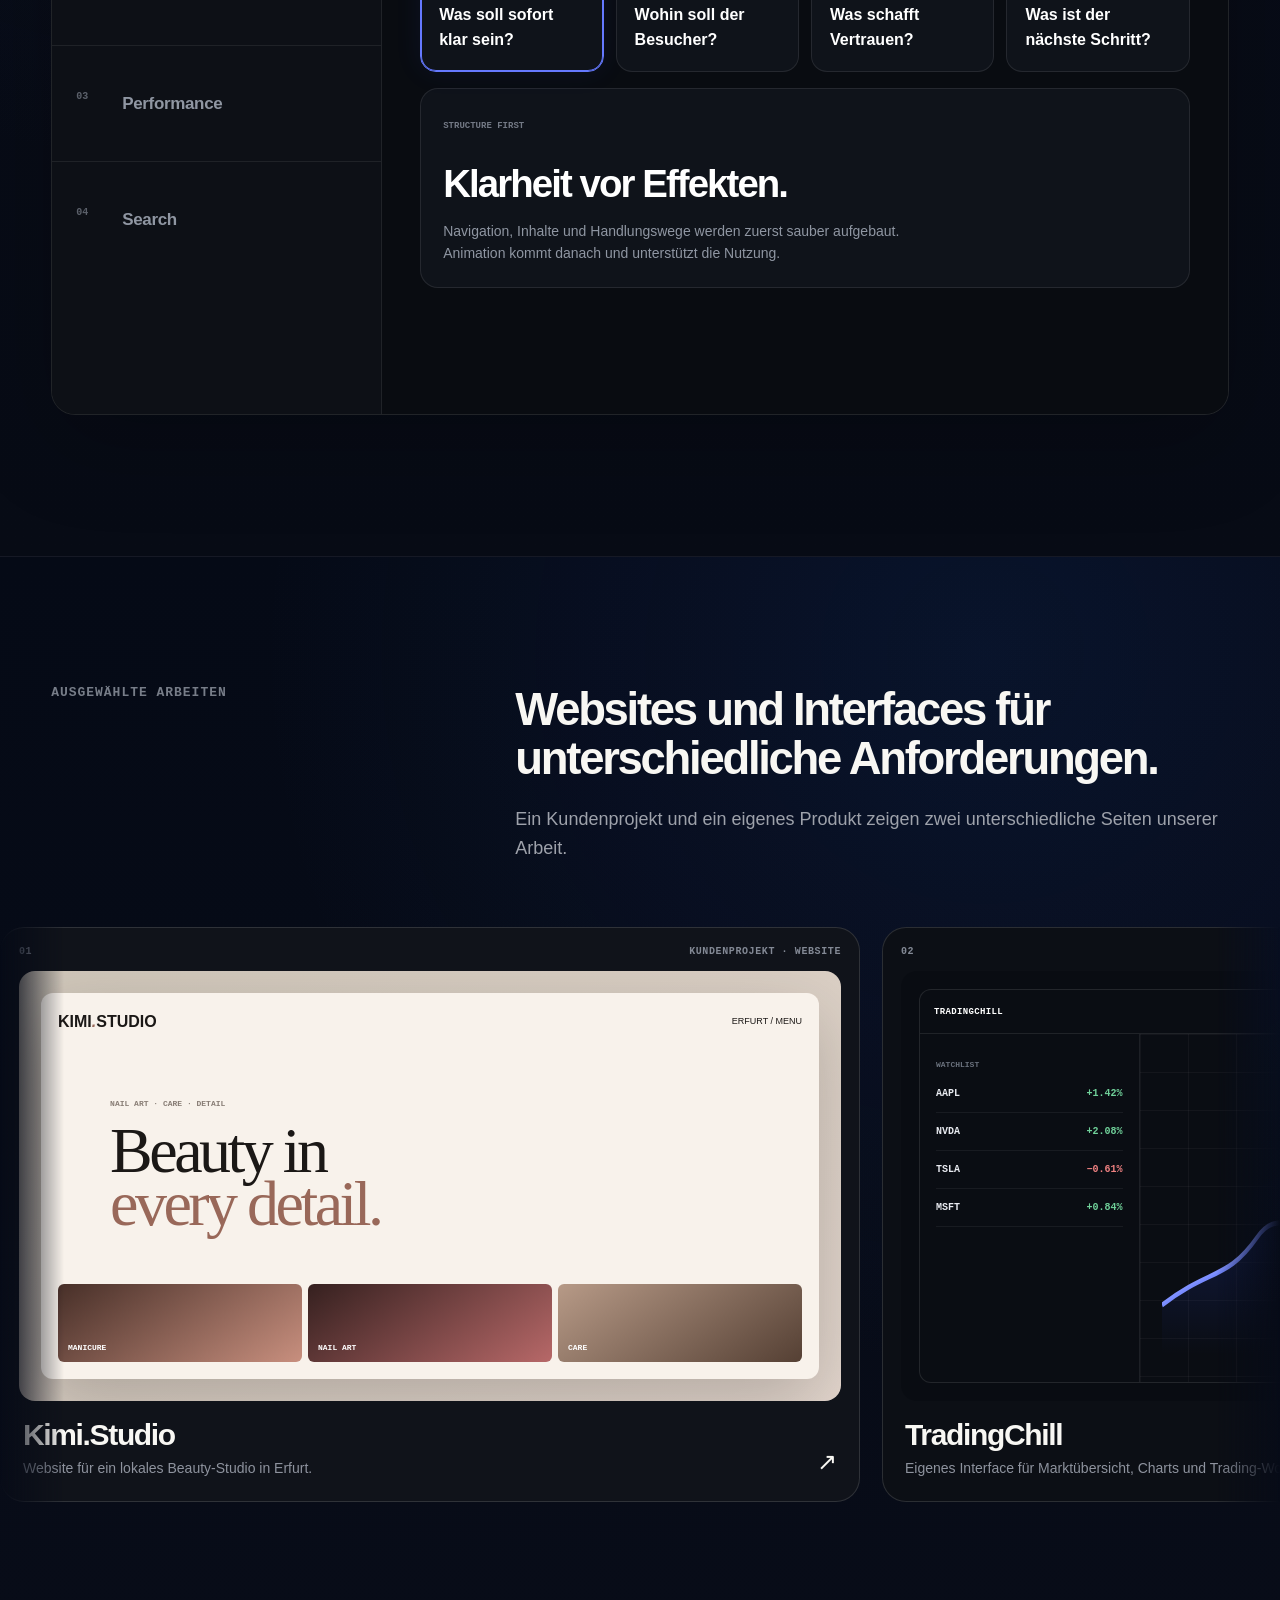
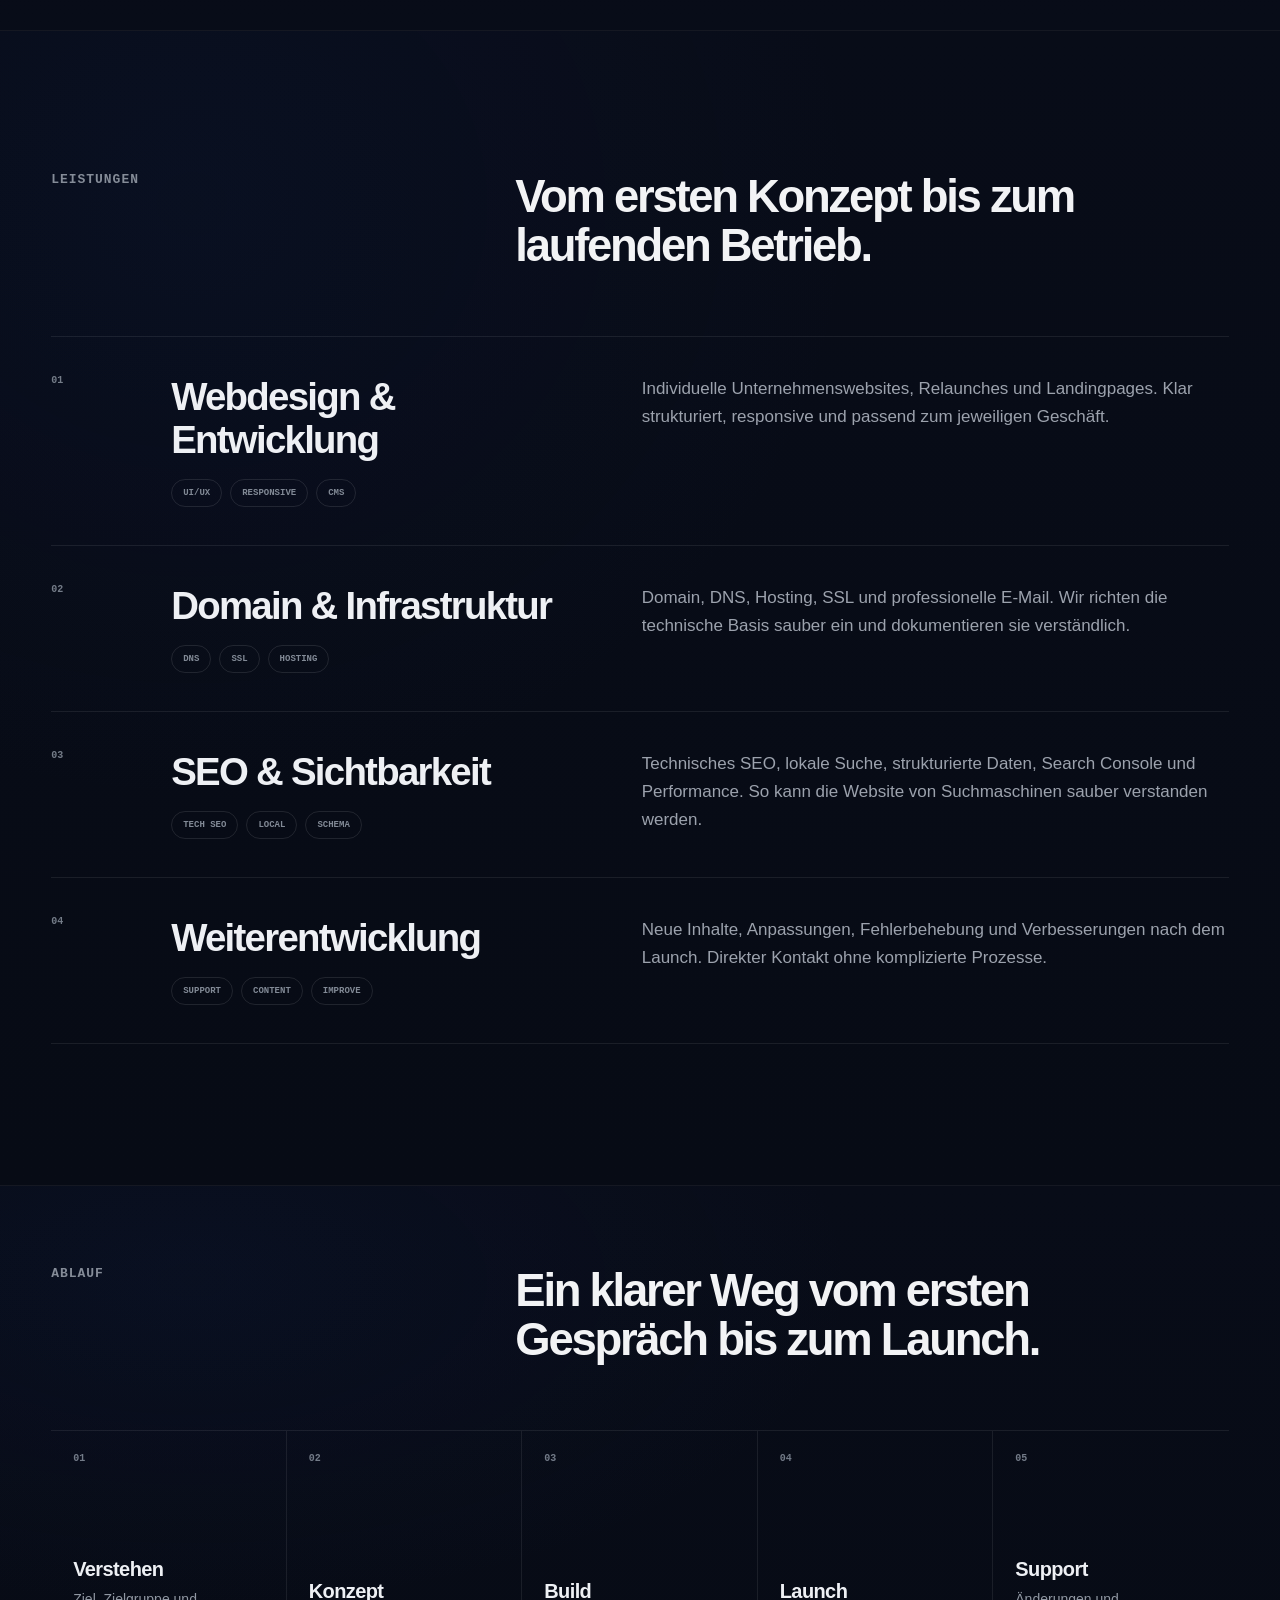
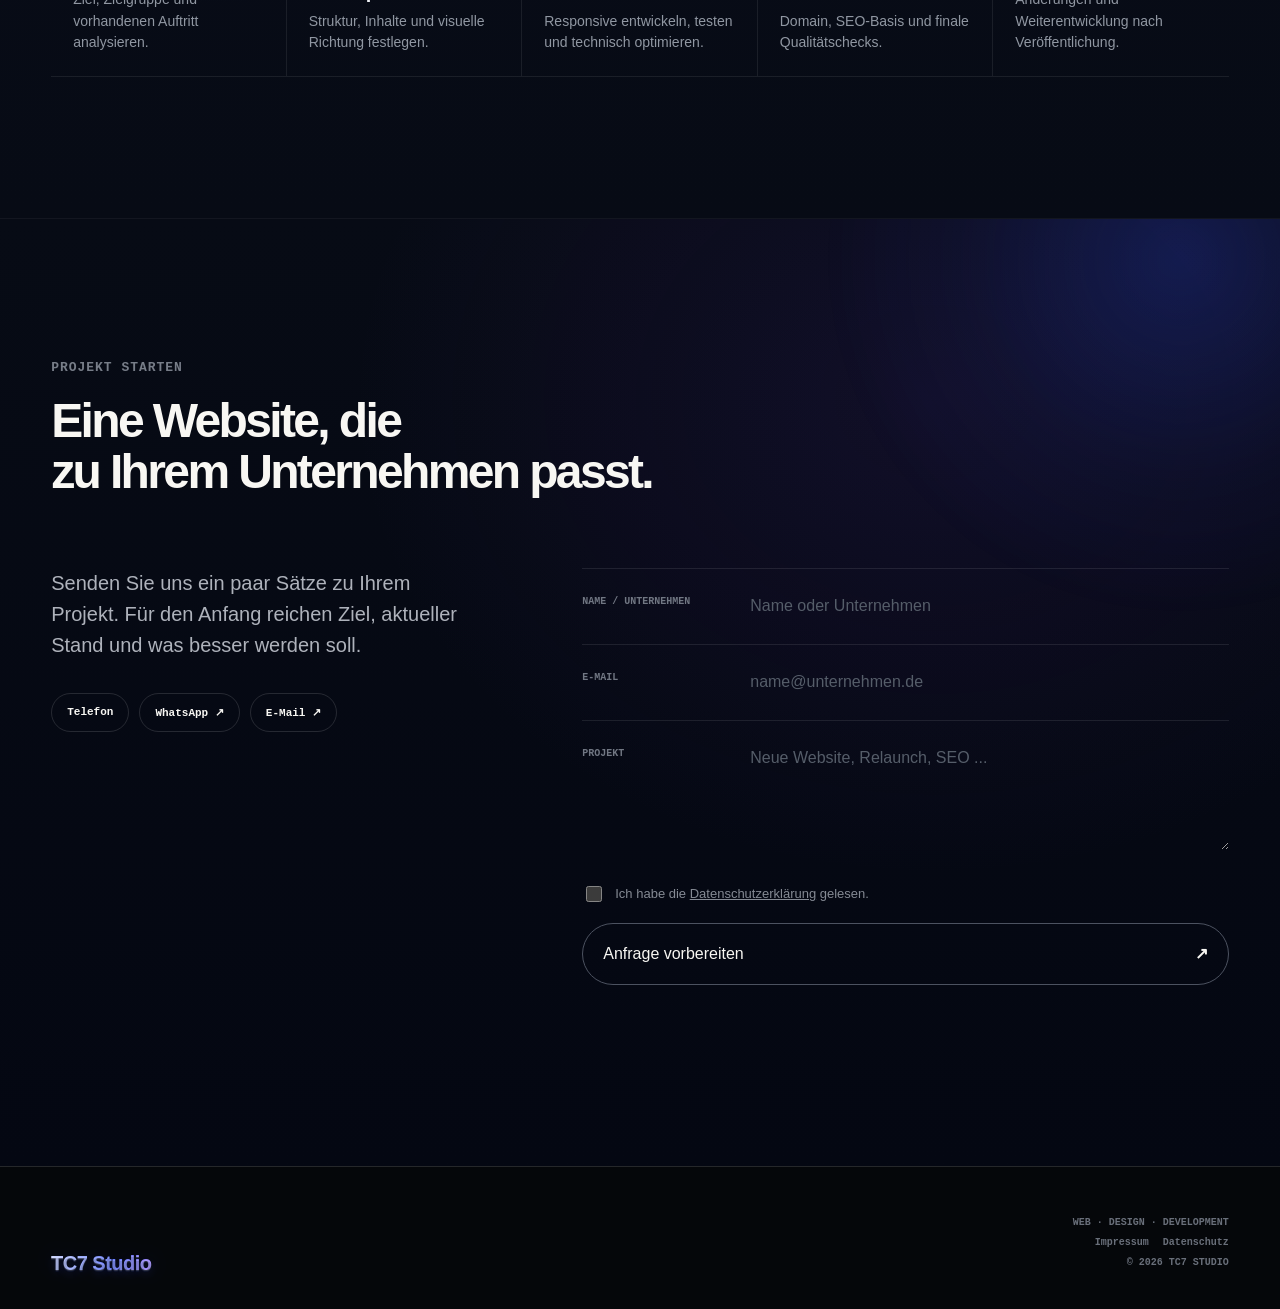
==== commit 1aa6e2ea: "feat: angled three-panel cosmic editor with alpine night preview" ====
--- a/index.html
+++ b/index.html
@@ -23,6 +23,7 @@
 <link rel="alternate" hreflang="x-default" href="?lang=de">
 <link rel="stylesheet" href="/styles.css">
 <link rel="stylesheet" href="/cinematic.css">
+<link rel="stylesheet" href="/showcase-upgrade.css">
 <script type="application/ld+json">
 {"@context":"https://schema.org","@type":"ProfessionalService","name":"TC7 Studio","email":"mailto:cuong8993@gmail.com","telephone":"+49 173 9117103","areaServed":{"@type":"Country","name":"Germany"},"availableLanguage":["de","vi","en"],"serviceType":["Webdesign","Website Entwicklung","Website Relaunch","Domain und DNS Setup","SEO","Website Support"]}
 </script>
@@ -96,38 +97,56 @@
         <div class="showcase-frame">
           <div class="showcase-bar">
             <div class="showcase-dots"><i></i><i></i><i></i></div>
-            <div class="showcase-tabs"><span class="showcase-tab active">⌘&nbsp; index.html</span><span class="showcase-tab">◉&nbsp; Preview</span></div>
+            <div class="showcase-window-title">TC7 / DESIGN SYSTEM</div>
             <span class="showcase-close">×</span>
           </div>
           <div class="showcase-workspace">
-            <div class="showcase-explorer"><b>⌄&nbsp; TC7</b><span class="selected">▧&nbsp; index.html</span><span>▣&nbsp; styles.css</span><span>▣&nbsp; app.js</span><span>▣&nbsp; assets</span><span>▣&nbsp; pages</span></div>
+            <div class="showcase-explorer">
+              <div class="showcase-project"><span class="showcase-chevron">⌄</span><strong>TC7</strong></div>
+              <div class="showcase-file selected"><span class="file-symbol html">◇</span><span>index.html</span></div>
+              <div class="showcase-file"><span class="file-symbol css">▰</span><span>styles.css</span></div>
+              <div class="showcase-file"><span class="file-symbol js">JS</span><span>app.js</span></div>
+              <div class="showcase-file"><span class="file-symbol folder">▰</span><span>assets</span></div>
+              <div class="showcase-file"><span class="file-symbol folder">▰</span><span>pages</span></div>
+            </div>
             <div class="showcase-editor">
+              <div class="showcase-pane-tab"><span class="showcase-tab active"><span class="tab-icon">⌁</span> index.html</span><span class="tab-close">×</span></div>
               <div class="showcase-code">
                 <div><i>1</i><span class="code-blue">&lt;!DOCTYPE html&gt;</span></div>
                 <div><i>2</i><span>&lt;html <em>lang</em>=<b>"de"</b>&gt;</span></div>
                 <div><i>3</i><span>&nbsp; &lt;head&gt;</span></div>
                 <div><i>4</i><span>&nbsp;&nbsp; &lt;meta <em>charset</em>=<b>"UTF-8"</b>&gt;</span></div>
-                <div><i>5</i><span>&nbsp;&nbsp; &lt;meta <em>name</em>=<b>"viewport"</b>&gt;</span></div>
-                <div><i>6</i><span>&nbsp;&nbsp; &lt;title&gt;TC7 Studio&lt;/title&gt;</span></div>
-                <div><i>7</i><span>&nbsp;&nbsp; &lt;link <em>rel</em>=<b>"stylesheet"</b>&gt;</span></div>
-                <div><i>8</i><span>&nbsp; &lt;/head&gt;</span></div>
-                <div><i>9</i><span>&nbsp; &lt;body&gt;</span></div>
-                <div><i>10</i><span>&nbsp;&nbsp; &lt;header <em>class</em>=<b>"site-header"</b>&gt;</span></div>
-                <div><i>11</i><span>&nbsp;&nbsp;&nbsp; &lt;nav&gt;...&lt;/nav&gt;</span></div>
-                <div><i>12</i><span>&nbsp;&nbsp; &lt;/header&gt;</span></div>
-                <div><i>13</i><span>&nbsp;&nbsp; &lt;main&gt;</span></div>
-                <div><i>14</i><span>&nbsp;&nbsp;&nbsp; &lt;section <em>class</em>=<b>"hero"</b>&gt;</span></div>
-                <div><i>15</i><span>&nbsp;&nbsp;&nbsp;&nbsp; &lt;h1&gt;Websites...&lt;/h1&gt;</span></div>
-                <div><i>16</i><span>&nbsp;&nbsp;&nbsp; &lt;/section&gt;</span></div>
-                <div><i>17</i><span>&nbsp;&nbsp; &lt;/main&gt;</span></div>
-                <div><i>18</i><span>&nbsp; &lt;/body&gt;</span></div>
-                <div><i>19</i><span>&lt;/html&gt;</span></div>
+                <div><i>5</i><span>&nbsp;&nbsp; &lt;meta <em>name</em>=<b>"viewport"</b></span></div>
+                <div><i>6</i><span>&nbsp;&nbsp;&nbsp;&nbsp;<em>content</em>=<b>"width=device-width"</b>&gt;</span></div>
+                <div><i>7</i><span>&nbsp;&nbsp; &lt;title&gt;TC7 Studio&lt;/title&gt;</span></div>
+                <div><i>8</i><span>&nbsp;&nbsp; &lt;link <em>rel</em>=<b>"stylesheet"</b></span></div>
+                <div><i>9</i><span>&nbsp;&nbsp;&nbsp;&nbsp;<em>href</em>=<b>"styles.css"</b>&gt;</span></div>
+                <div><i>10</i><span>&nbsp; &lt;/head&gt;</span></div>
+                <div><i>11</i><span>&nbsp; &lt;body&gt;</span></div>
+                <div><i>12</i><span>&nbsp;&nbsp; &lt;header <em>class</em>=<b>"header"</b>&gt;</span></div>
+                <div><i>13</i><span>&nbsp;&nbsp;&nbsp; &lt;nav <em>class</em>=<b>"nav"</b>&gt;</span></div>
+                <div><i>14</i><span>&nbsp;&nbsp;&nbsp;&nbsp; &lt;span&gt;TC7&lt;/span&gt;</span></div>
+                <div><i>15</i><span>&nbsp;&nbsp;&nbsp; &lt;/nav&gt;</span></div>
+                <div><i>16</i><span>&nbsp;&nbsp; &lt;/header&gt;</span></div>
+                <div><i>17</i><span>&nbsp;&nbsp; &lt;section <em>class</em>=<b>"hero"</b>&gt;</span></div>
+                <div><i>18</i><span>&nbsp;&nbsp;&nbsp; &lt;h1&gt;Clarity. Craft. Motion.&lt;/h1&gt;</span></div>
+                <div><i>19</i><span>&nbsp;&nbsp;&nbsp; &lt;p&gt;Designed to inspire.&lt;/p&gt;</span></div>
+                <div><i>20</i><span>&nbsp;&nbsp; &lt;/section&gt;</span></div>
+                <div><i>21</i><span>&nbsp; &lt;/body&gt;</span></div>
+                <div><i>22</i><span>&lt;/html&gt;</span></div>
               </div>
             </div>
             <div class="showcase-preview">
-              <div class="showcase-preview-top"><strong><span>TC7</span> Studio</strong><span class="tiny-menu"><i></i><i></i><i></i></span></div>
-              <div class="showcase-preview-inner"><h2>Websites, die<br> überzeugen.<br><em>Technik, die mitwächst.</em></h2><p>Wir entwickeln hochwertige Websites für Unternehmen, Restaurants und Studios. Klar im Design, sauber im Code und zuverlässig im Betrieb.</p><div class="preview-pills"><span>Projekt besprechen</span><span>Arbeiten ansehen&nbsp; ↗</span></div></div>
-              <div class="showcase-preview-landscape"></div>
+              <div class="showcase-pane-tab showcase-preview-tab"><span class="showcase-tab"><span class="tab-icon">◉</span> Preview</span><span class="tab-close">×</span></div>
+              <div class="showcase-preview-canvas">
+                <div class="showcase-preview-top"><strong><span>TC7</span> Studio</strong><span class="tiny-menu"><i></i><i></i><i></i></span></div>
+                <div class="showcase-preview-inner">
+                  <h2><span>Clarity.</span> <span>Craft.</span> <span>Motion.</span></h2>
+                  <p data-t="showcase.text">Digitale Erlebnisse, in denen Design, Technik und Bewegung zusammenfinden.</p>
+                  <div class="preview-pills"><span data-t="showcase.start">Projekt starten <b>→</b></span><span data-t="showcase.work">Arbeiten ansehen ↗</span></div>
+                </div>
+                <div class="showcase-preview-landscape"></div>
+              </div>
             </div>
           </div>
         </div>
--- a/cinematic.css
+++ b/cinematic.css
@@ -86,4 +86,14 @@
 .cinematic-services{margin-top:52px;gap:28px 18px;grid-template-columns:repeat(2,minmax(0,1fr))}.cinematic-service strong{min-height:0;margin-top:11px;font-size:15px}.cinematic-service>span:last-child{font-size:13px}.service-icon{width:49px;height:49px;border-radius:13px}.service-icon svg{width:24px;height:24px}.cinematic-service:last-child{grid-column:1/-1;max-width:55%}
 }
 @media(max-width:420px){.site-header .brand-wordmark strong{font-size:19px!important}.site-header .language-trigger{min-width:55px!important}.ambient-toggle{display:none}.cinematic-hero h1{font-size:clamp(22px,6.9vw,30px)!important}.cinematic-hero .hero-actions{gap:9px}.cinematic-hero .cinematic-btn{width:100%;flex:1 1 100%;min-height:50px}.showcase-frame{min-height:288px;aspect-ratio:1.25}.showcase-workspace{grid-template-columns:1fr}.showcase-explorer,.showcase-editor{display:none!important}.showcase-preview-top{padding:18px;font-size:11px}.showcase-preview-inner{padding:18px 20px 50px}.showcase-preview-inner h2{font-size:22px}.showcase-preview-inner p{font-size:10px;max-width:255px}.preview-pills{margin-top:13px}.preview-pills span{font-size:8px;padding:9px}}
-@media(prefers-reduced-motion:reduce){.cinematic-backdrop{animation:none!important}.cinematic-showcase .showcase-frame,.cinematic-showcase:hover .showcase-frame{transform:none!important}.cinematic-service:hover,.cinematic-hero .btn:hover,.ambient-toggle:hover{transform:none!important}}+@media(prefers-reduced-motion:reduce){.cinematic-backdrop{animation:none!important}.cinematic-showcase .showcase-frame,.cinematic-showcase:hover .showcase-frame{transform:none!important}.cinematic-service:hover,.cinematic-hero .btn:hover,.ambient-toggle:hover{transform:none!important}}
+
+/* Keep the cinematic hero as the dominant type scale throughout the site. */
+body:has(.cinematic-hero) .section-title{font-size:clamp(2.15rem,3.55vw,3.8rem)!important}
+body:has(.cinematic-hero) .contact h2{font-size:clamp(2.3rem,3.75vw,4rem)!important}
+@media(max-width:700px){
+  body:has(.cinematic-hero) .section-title{font-size:clamp(1.4rem,5.9vw,1.9rem)!important}
+  body:has(.cinematic-hero) .contact h2{font-size:clamp(1.45rem,6vw,1.95rem)!important}
+  html[lang="en"] body:has(.cinematic-hero) .section-title,html[lang="vi"] body:has(.cinematic-hero) .section-title{font-size:clamp(1.25rem,5.5vw,1.75rem)!important}
+  html[lang="en"] body:has(.cinematic-hero) .contact h2,html[lang="vi"] body:has(.cinematic-hero) .contact h2{font-size:clamp(1.3rem,5.6vw,1.8rem)!important}
+}
--- a/showcase-upgrade.css
+++ b/showcase-upgrade.css
@@ -0,0 +1,42 @@
+/* TC7 Studio / three-panel cinematic product showcase, designed to match the approved visual. */
+.cinematic-hero .cinematic-showcase{padding:22px 0 26px 12px;perspective:1300px;isolation:isolate;filter:drop-shadow(0 36px 38px rgba(0,4,20,.58))}
+.cinematic-hero .showcase-halo{inset:-18% -14% -19%;background:radial-gradient(ellipse at 58% 54%,rgba(36,103,255,.37),rgba(104,44,223,.12) 44%,transparent 70%);filter:blur(40px)}
+.cinematic-hero .showcase-frame{min-height:485px;aspect-ratio:1.38;border:1px solid rgba(97,179,255,.94);border-radius:22px;overflow:hidden;background:#050e24;transform:rotateY(-13deg) rotateX(3.8deg) rotateZ(-3.6deg);transform-origin:52% 53%;box-shadow:inset 0 1px 0 rgba(210,243,255,.55),inset -2px -1px 0 rgba(170,48,255,.67),0 0 0 5px rgba(19,51,112,.19),0 32px 75px rgba(0,3,23,.78),0 0 31px rgba(43,147,255,.42),9px 6px 30px rgba(164,56,252,.27);transition:transform .65s cubic-bezier(.2,.8,.2,1),box-shadow .65s}
+.cinematic-hero .showcase-frame::before{content:"";position:absolute;z-index:7;inset:0;pointer-events:none;background:linear-gradient(125deg,rgba(189,219,255,.08),transparent 30%,transparent 71%,rgba(119,42,230,.12));border-radius:inherit}
+.cinematic-hero .showcase-frame::after{content:"";position:absolute;pointer-events:none;z-index:8;inset:0;border-radius:inherit;border:1px solid rgba(154,207,255,.16);box-shadow:inset 0 0 25px rgba(42,128,255,.11)}
+@media (hover:hover) and (pointer:fine){.cinematic-hero .cinematic-showcase:hover .showcase-frame{transform:rotateY(-10deg) rotateX(2.7deg) rotateZ(-2.7deg) translateY(-7px);box-shadow:inset 0 1px 0 rgba(210,243,255,.55),0 42px 94px rgba(0,3,23,.78),0 0 46px rgba(43,147,255,.45),9px 6px 40px rgba(164,56,252,.27)}}
+.cinematic-hero .showcase-bar{z-index:2;display:flex;align-items:center;gap:11px;height:41px;padding:0 15px;background:linear-gradient(180deg,#17396f 0%,#0b1d3e 85%);border-bottom:1px solid rgba(144,179,249,.27);box-shadow:inset 0 1px rgba(177,232,255,.15)}
+.cinematic-hero .showcase-dots{gap:8px;flex-shrink:0}.cinematic-hero .showcase-dots i{width:9px;height:9px;box-shadow:0 0 10px currentColor}
+.cinematic-hero .showcase-dots i:first-child{background:#ff5a79;color:rgba(255,72,123,.5)}.cinematic-hero .showcase-dots i:nth-child(2){background:#ffd15d;color:rgba(255,200,91,.5)}.cinematic-hero .showcase-dots i:nth-child(3){background:#4ce0a2;color:rgba(95,236,178,.5)}
+.showcase-window-title{margin:auto;font:600 9px var(--mono);letter-spacing:.11em;color:rgba(194,216,249,.42)}.cinematic-hero .showcase-close{margin-left:auto;color:#4d6c9f;font:20px var(--sans)}
+.cinematic-hero .showcase-workspace{display:grid;grid-template-columns:17% 32% minmax(0,51%);min-height:0;flex:1}
+.cinematic-hero .showcase-explorer{display:flex!important;flex-direction:column;gap:5px;padding:17px 6px;background:linear-gradient(155deg,#0b2149,#06132e 66%,#091a3b);border-right:1px solid rgba(122,174,247,.16);color:#b1c4eb;font:500 clamp(7px,.7vw,11px) var(--mono)}
+.showcase-project{display:flex;align-items:center;gap:6px;margin:0 4px 12px;color:#e3efff;font-size:1.07em}.showcase-chevron{color:#6db4ff;font-size:1.15em}
+.showcase-file{display:flex;align-items:center;gap:7px;min-width:0;padding:7px 5px;border-radius:4px;white-space:nowrap}.showcase-file>span:last-child{overflow:hidden;text-overflow:ellipsis}.showcase-file.selected{background:linear-gradient(95deg,rgba(89,77,198,.47),rgba(61,102,212,.21));color:#f4f8ff;box-shadow:inset 2px 0 #8d8bff}
+.file-symbol{display:inline-grid;place-items:center;flex-shrink:0;width:16px;height:16px;font:bold 11px var(--mono);line-height:1}
+.file-symbol.html{color:#aa8aff;font-size:17px}.file-symbol.css{color:#b283ff}.file-symbol.js{font-size:7px;color:#edc8ff;background:rgba(155,99,255,.27);border-radius:2px}.file-symbol.folder{color:#9a76ff;font-size:15px}
+.cinematic-hero .showcase-editor{display:flex!important;flex-direction:column;min-width:0;background:linear-gradient(155deg,#071b3a,#04132c 52%,#05142a);border-right:1px solid rgba(119,164,237,.33)}
+.showcase-pane-tab{display:flex;align-items:end;justify-content:space-between;gap:6px;height:36px;min-height:36px;padding:0 8px;border-bottom:1px solid rgba(119,160,225,.16);background:linear-gradient(180deg,rgba(28,53,109,.78),rgba(13,30,72,.57));color:#e8f1ff}
+.cinematic-hero .showcase-pane-tab .showcase-tab{align-self:end;display:inline-flex;align-items:center;gap:5px;height:30px;margin:0;padding:0 12px;border:1px solid rgba(143,186,254,.16);border-bottom-color:transparent;border-radius:7px 7px 0 0;background:rgba(47,84,156,.36);font:italic 600 clamp(8px,.74vw,11px) var(--sans);white-space:nowrap;color:#e8f0ff}
+.cinematic-hero .showcase-pane-tab .showcase-tab.active{background:rgba(41,72,133,.68)}.tab-icon{font-style:normal;color:#78bcff;font-weight:700;font-size:1.15em}.tab-close{color:#6b8dcb;font-size:16px;padding:0 3px 7px}
+.cinematic-hero .showcase-code{padding:18px 4px 14px 6px;gap:7px;font:500 clamp(7px,.72vw,11px)/1.23 var(--mono);color:#c1d6f2;min-width:0;overflow:hidden}
+.cinematic-hero .showcase-code>div{gap:11px}.cinematic-hero .showcase-code i{min-width:18px;color:#4e75ae}.cinematic-hero .showcase-code em{color:#7ed1ff}.cinematic-hero .showcase-code b{color:#ff9bb9}.cinematic-hero .showcase-code .code-blue{color:#80c5ff}
+.cinematic-hero .showcase-preview{position:relative;display:flex;flex-direction:column;min-width:0;background:#030b24;overflow:hidden}
+.cinematic-hero .showcase-preview-tab{position:relative;z-index:2;background:linear-gradient(180deg,rgba(20,41,89,.86),rgba(8,21,58,.68))}
+.cinematic-hero .showcase-preview-tab .showcase-tab{background:rgba(30,58,120,.54);font-style:normal}
+.showcase-preview-canvas{position:relative;min-height:0;flex:1;isolation:isolate;overflow:hidden;background:linear-gradient(180deg,#020a20,#081947)}
+.cinematic-hero .showcase-preview-landscape{position:absolute;inset:0;z-index:-2;height:auto;opacity:1;mask-image:none;-webkit-mask-image:none;background:url('/assets/hero/mountain-aurora.avif') 61% 61% / cover no-repeat;filter:saturate(1.16)}
+.showcase-preview-canvas::after{content:"";position:absolute;inset:0;z-index:-1;pointer-events:none;background:linear-gradient(180deg,rgba(1,7,24,.43) 0%,rgba(1,7,24,.65) 27%,rgba(1,7,24,.55) 49%,rgba(1,7,24,.03) 75%,rgba(1,7,24,.12) 100%)}
+.cinematic-hero .showcase-preview-top{padding:20px 17px 0;align-items:center;font-size:clamp(10px,.94vw,15px);text-shadow:0 1px 5px rgba(0,0,0,.65)}.cinematic-hero .showcase-preview-top strong{letter-spacing:-.04em}.cinematic-hero .showcase-preview-top strong span{color:#36c7ff}
+.cinematic-hero .tiny-menu{gap:4px}.cinematic-hero .tiny-menu i{width:19px;height:1.6px;border-radius:1px;background:#edf8ff}
+.cinematic-hero .showcase-preview-inner{margin:0;padding:clamp(38px,5vw,77px) 17px 0;z-index:2;text-shadow:0 2px 15px rgba(0,0,0,.4)}
+.cinematic-hero .showcase-preview-inner h2{margin:0;display:flex;flex-wrap:wrap;column-gap:.25em;row-gap:.05em;font-weight:770;font-size:clamp(21px,1.78vw,31px);line-height:1.09;letter-spacing:-.055em;max-width:100%;color:#fff}
+.cinematic-hero .showcase-preview-inner h2 span:nth-child(2){color:#48b6ff}.cinematic-hero .showcase-preview-inner h2 span:nth-child(3){color:#bd66f6}
+.cinematic-hero .showcase-preview-inner p{margin:14px 0 0;max-width:300px;font-size:clamp(10px,.78vw,13px);line-height:1.43;color:#d3dcf5;text-shadow:0 2px 8px rgba(0,0,0,.6)}
+.cinematic-hero .preview-pills{margin-top:18px;display:flex;gap:8px;flex-wrap:wrap;white-space:normal}.cinematic-hero .preview-pills span{display:inline-flex;align-items:center;gap:7px;padding:9px 12px;border:1px solid rgba(173,219,255,.4);border-radius:8px;background:linear-gradient(105deg,#19b8ff,#4056ff 62%,#b43cf2);box-shadow:0 5px 17px rgba(55,84,255,.3);font:600 clamp(8px,.61vw,11px) var(--sans);color:white}.cinematic-hero .preview-pills span+span{background:rgba(4,13,44,.58);border-color:rgba(165,192,245,.65);box-shadow:none}
+/* At narrow widths, retain the three recognizable panels while simplifying text density. */
+@media(max-width:1250px){.cinematic-hero .showcase-frame{min-height:400px;aspect-ratio:1.34}.cinematic-hero .showcase-code{gap:5px;font-size:8px}.cinematic-hero .showcase-preview-inner{padding-top:32px}.cinematic-hero .showcase-preview-inner h2{font-size:clamp(19px,2.15vw,26px)}.cinematic-hero .showcase-preview-inner p{font-size:10px}}
+@media(max-width:1050px){.cinematic-hero .cinematic-showcase{width:min(100%,800px);max-width:800px;justify-self:center}.cinematic-hero .showcase-frame{min-height:445px;aspect-ratio:1.52}.cinematic-hero .showcase-explorer{font-size:10px}.cinematic-hero .showcase-code{font-size:10px;gap:7px}.cinematic-hero .showcase-preview-inner h2{font-size:clamp(23px,3vw,29px)}.cinematic-hero .showcase-preview-inner p{font-size:12px}}
+@media(max-width:700px){.cinematic-hero .cinematic-showcase{width:100%;padding:19px 9px 25px;perspective:1050px}.cinematic-hero .showcase-frame{min-height:clamp(300px,72vw,470px);aspect-ratio:1.32;border-radius:16px;transform:rotateY(-8deg) rotateX(2deg) rotateZ(-2deg)}.cinematic-hero .showcase-bar{height:33px;padding:0 10px}.cinematic-hero .showcase-dots{gap:5px}.cinematic-hero .showcase-dots i{width:7px;height:7px}.showcase-window-title{font-size:7px}.cinematic-hero .showcase-workspace{grid-template-columns:16% 32% 52%}.cinematic-hero .showcase-explorer{font-size:clamp(6px,1.3vw,9px);gap:2px;padding:13px 3px}.showcase-project{margin:0 1px 7px}.showcase-file{gap:3px;padding:5px 2px}.file-symbol{width:10px;height:10px;font-size:8px}.cinematic-hero .showcase-pane-tab{height:27px;min-height:27px;padding:0 4px}.cinematic-hero .showcase-pane-tab .showcase-tab{height:23px;font-size:8px;padding:0 5px}.tab-close{font-size:10px;padding-bottom:5px}.cinematic-hero .showcase-code{font-size:clamp(6px,1.3vw,9px);padding:10px 2px 8px 3px;gap:5px}.cinematic-hero .showcase-code>div{gap:4px}.cinematic-hero .showcase-code i{min-width:10px}.cinematic-hero .showcase-preview-top{padding:15px 9px 0;font-size:10px}.cinematic-hero .tiny-menu i{width:12px}.cinematic-hero .showcase-preview-inner{padding:clamp(20px,6vw,38px) 9px 0}.cinematic-hero .showcase-preview-inner h2{font-size:clamp(16px,3vw,23px)}.cinematic-hero .showcase-preview-inner p{font-size:clamp(8px,1.55vw,11px);margin-top:9px}.cinematic-hero .preview-pills{gap:5px;margin-top:10px}.cinematic-hero .preview-pills span{font-size:clamp(6px,1.3vw,9px);padding:6px 7px;border-radius:6px}}
+@media(max-width:420px){.cinematic-hero .showcase-frame{min-height:268px;aspect-ratio:1.12;border-radius:12px}.cinematic-hero .showcase-workspace{grid-template-columns:14% 26% 60%}.cinematic-hero .showcase-explorer,.cinematic-hero .showcase-editor{display:flex!important}.cinematic-hero .showcase-explorer{gap:1px;padding:9px 1px;font-size:6px}.showcase-project{gap:2px;margin-bottom:5px}.showcase-file{padding:4px 1px;gap:2px}.file-symbol{width:7px;height:9px;font-size:7px}.cinematic-hero .showcase-code{font-size:5.5px;gap:4px;padding:8px 1px}.cinematic-hero .showcase-code i{min-width:8px}.cinematic-hero .showcase-code>div{gap:2px}.cinematic-hero .showcase-code>div:nth-child(n+17){display:none}.cinematic-hero .showcase-pane-tab .showcase-tab{font-size:7px;padding:0 3px}.cinematic-hero .showcase-preview-top{font-size:9px;padding:12px 7px 0}.cinematic-hero .showcase-preview-inner{padding:24px 7px 0}.cinematic-hero .showcase-preview-inner h2{font-size:15px;line-height:1.05}.cinematic-hero .showcase-preview-inner p{font-size:7.5px;line-height:1.4;margin-top:8px}.cinematic-hero .preview-pills span{font-size:6px;padding:5px 6px}.cinematic-hero .showcase-preview-landscape{background-position:65% center}}
+@media(prefers-reduced-motion:reduce){.cinematic-hero .showcase-frame,.cinematic-hero .cinematic-showcase:hover .showcase-frame{transform:rotateY(-13deg) rotateX(3.8deg) rotateZ(-3.6deg)!important;transition:none!important}}
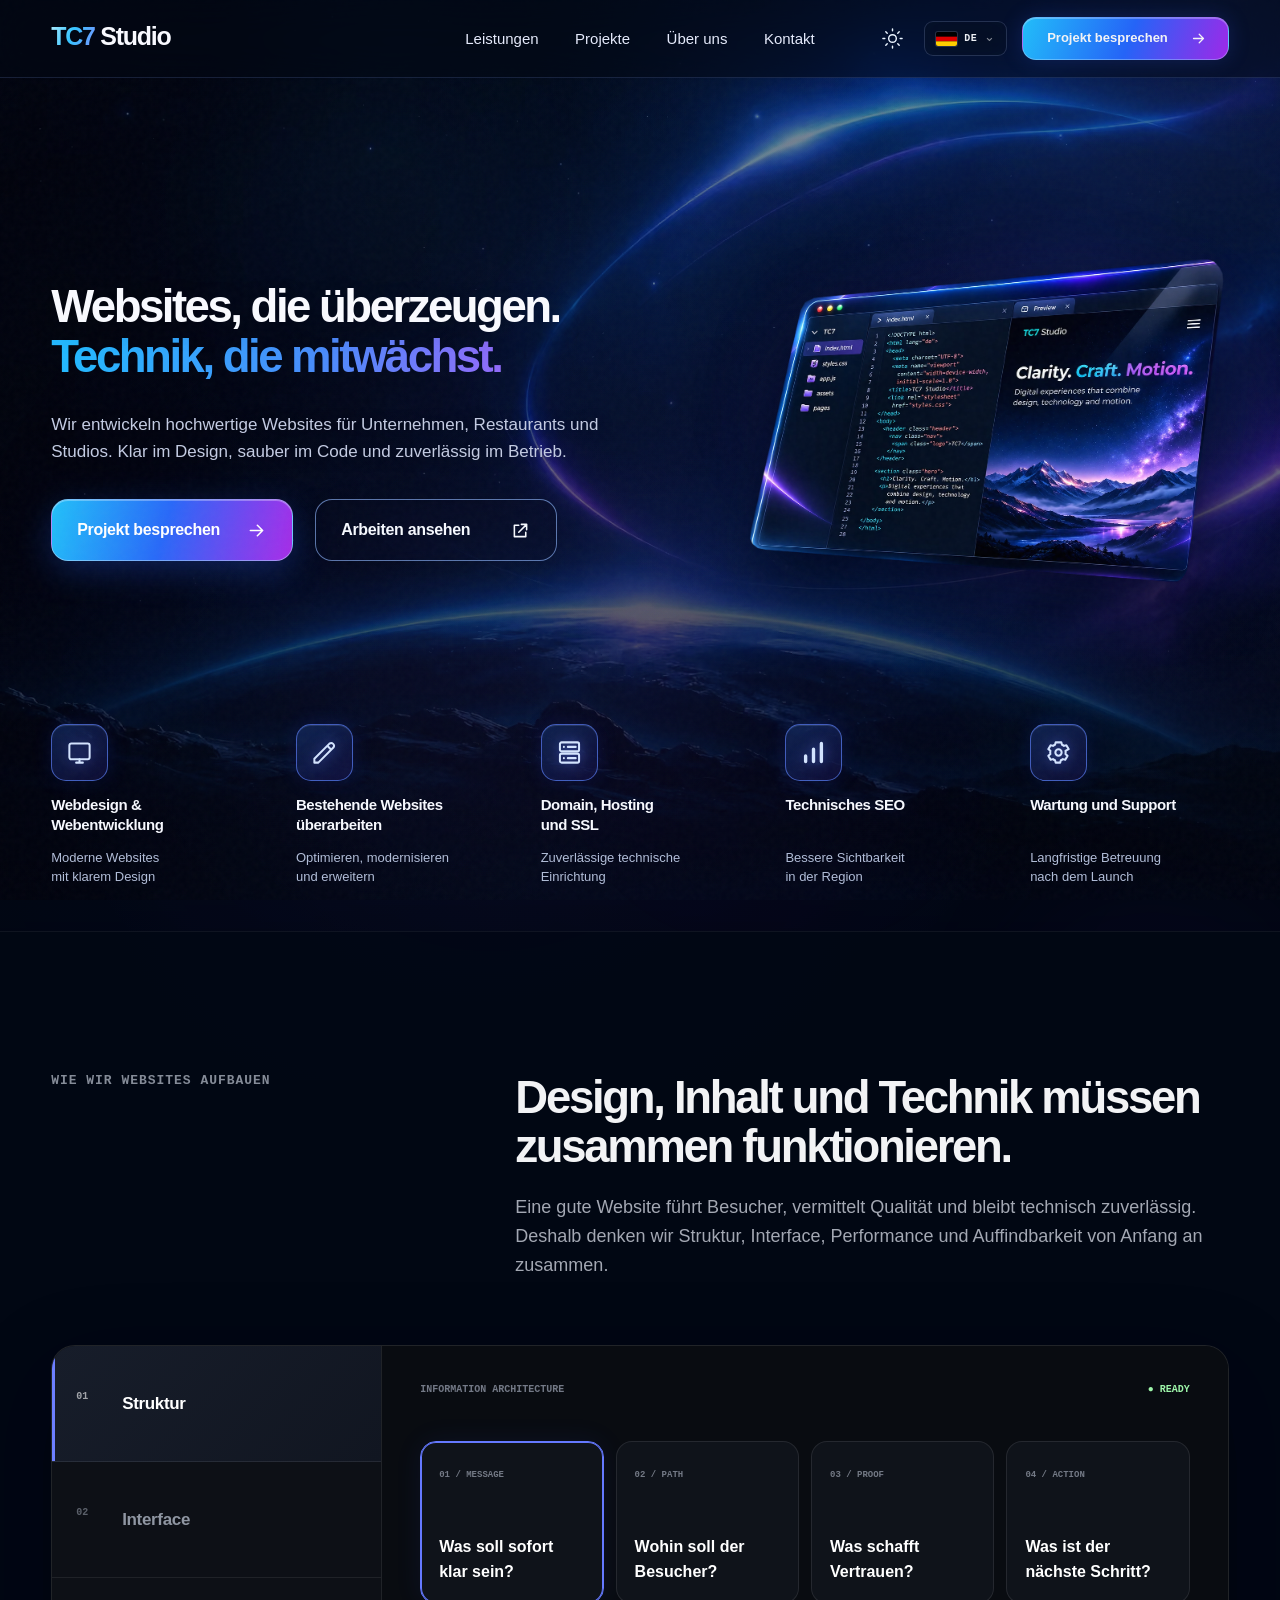
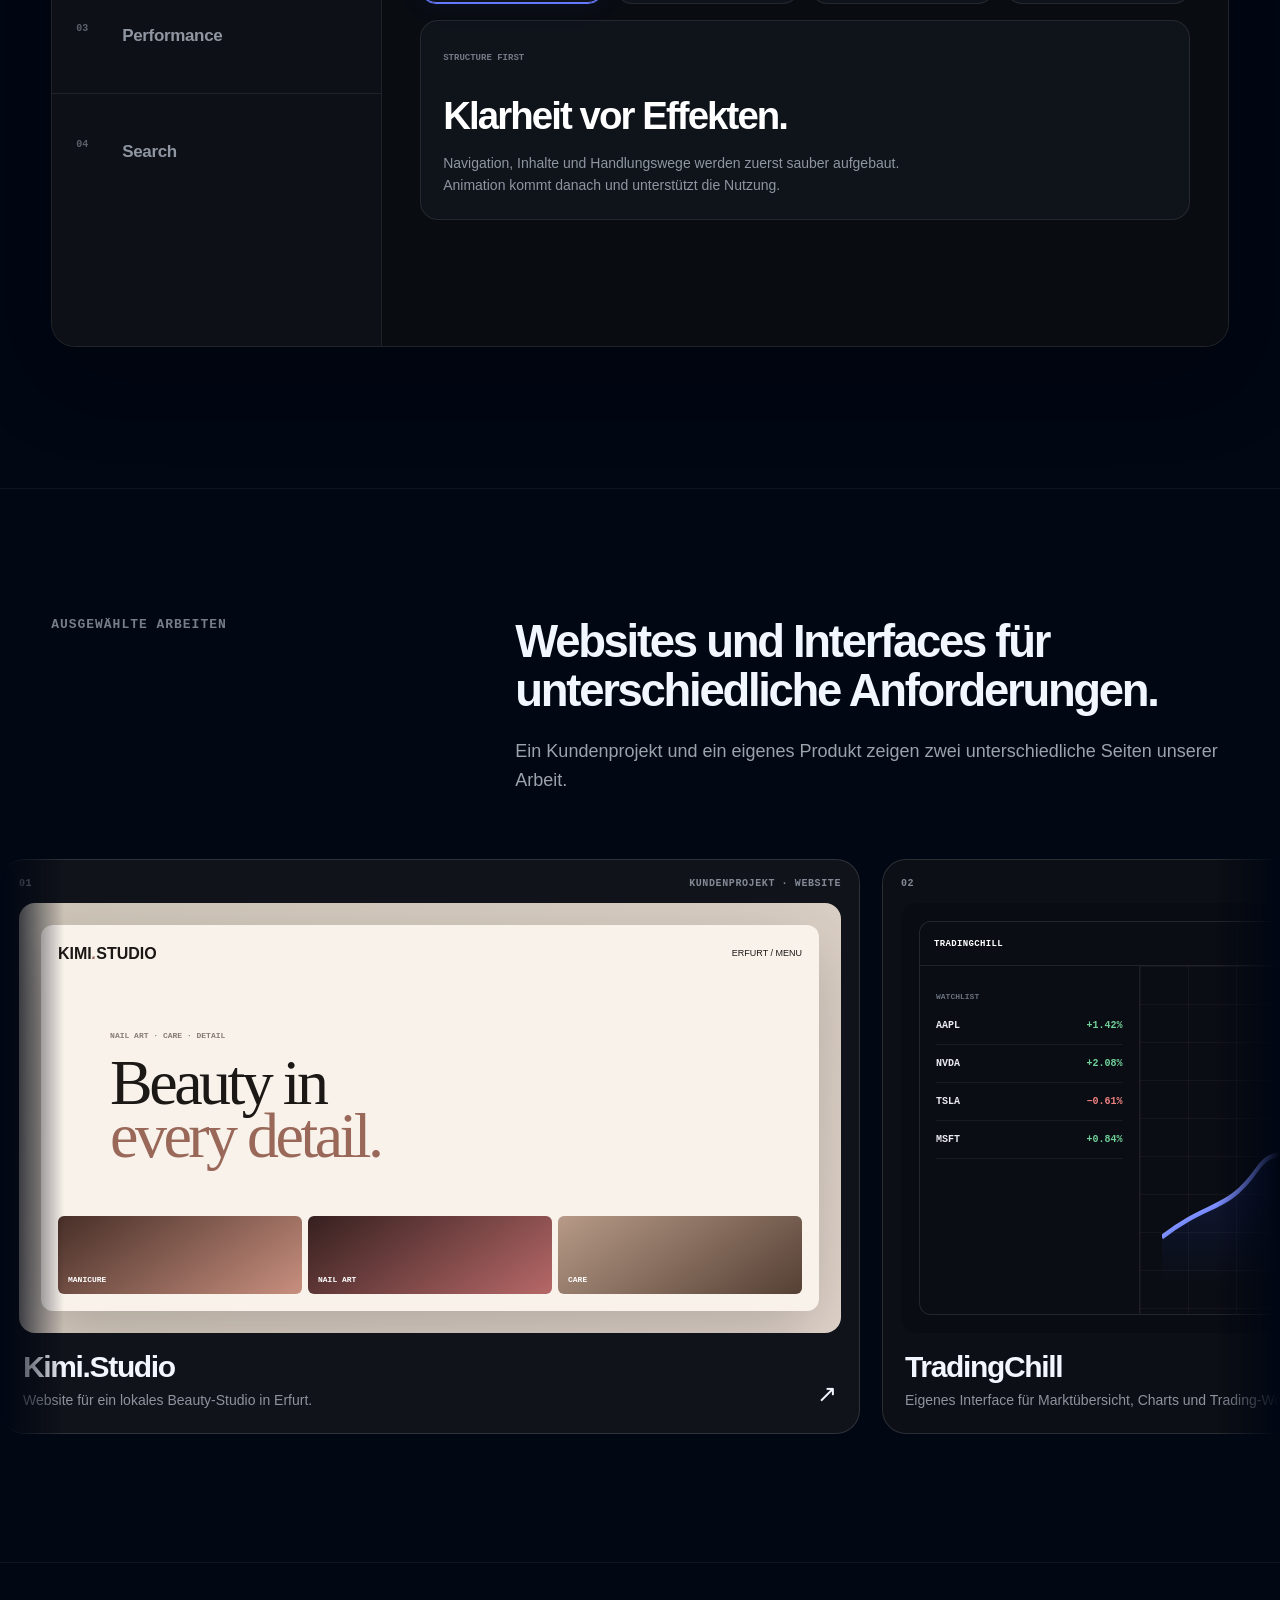
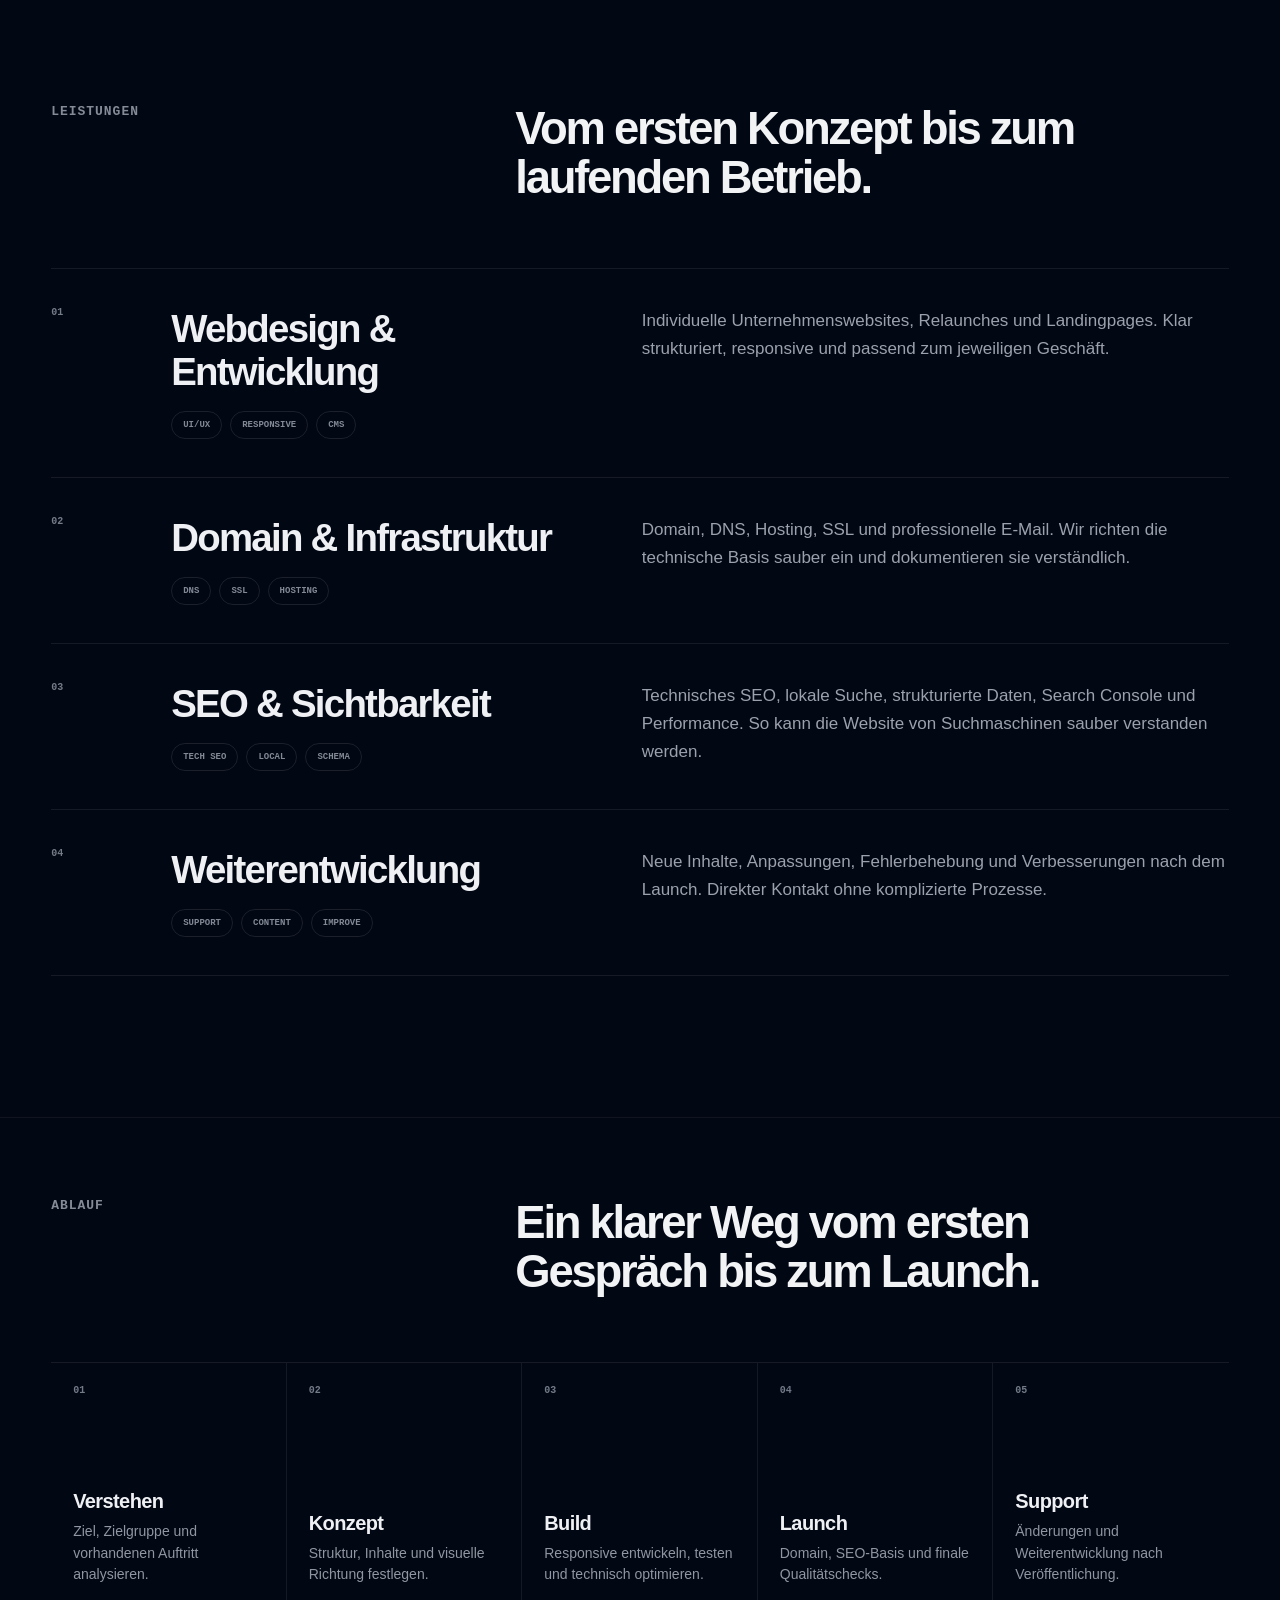
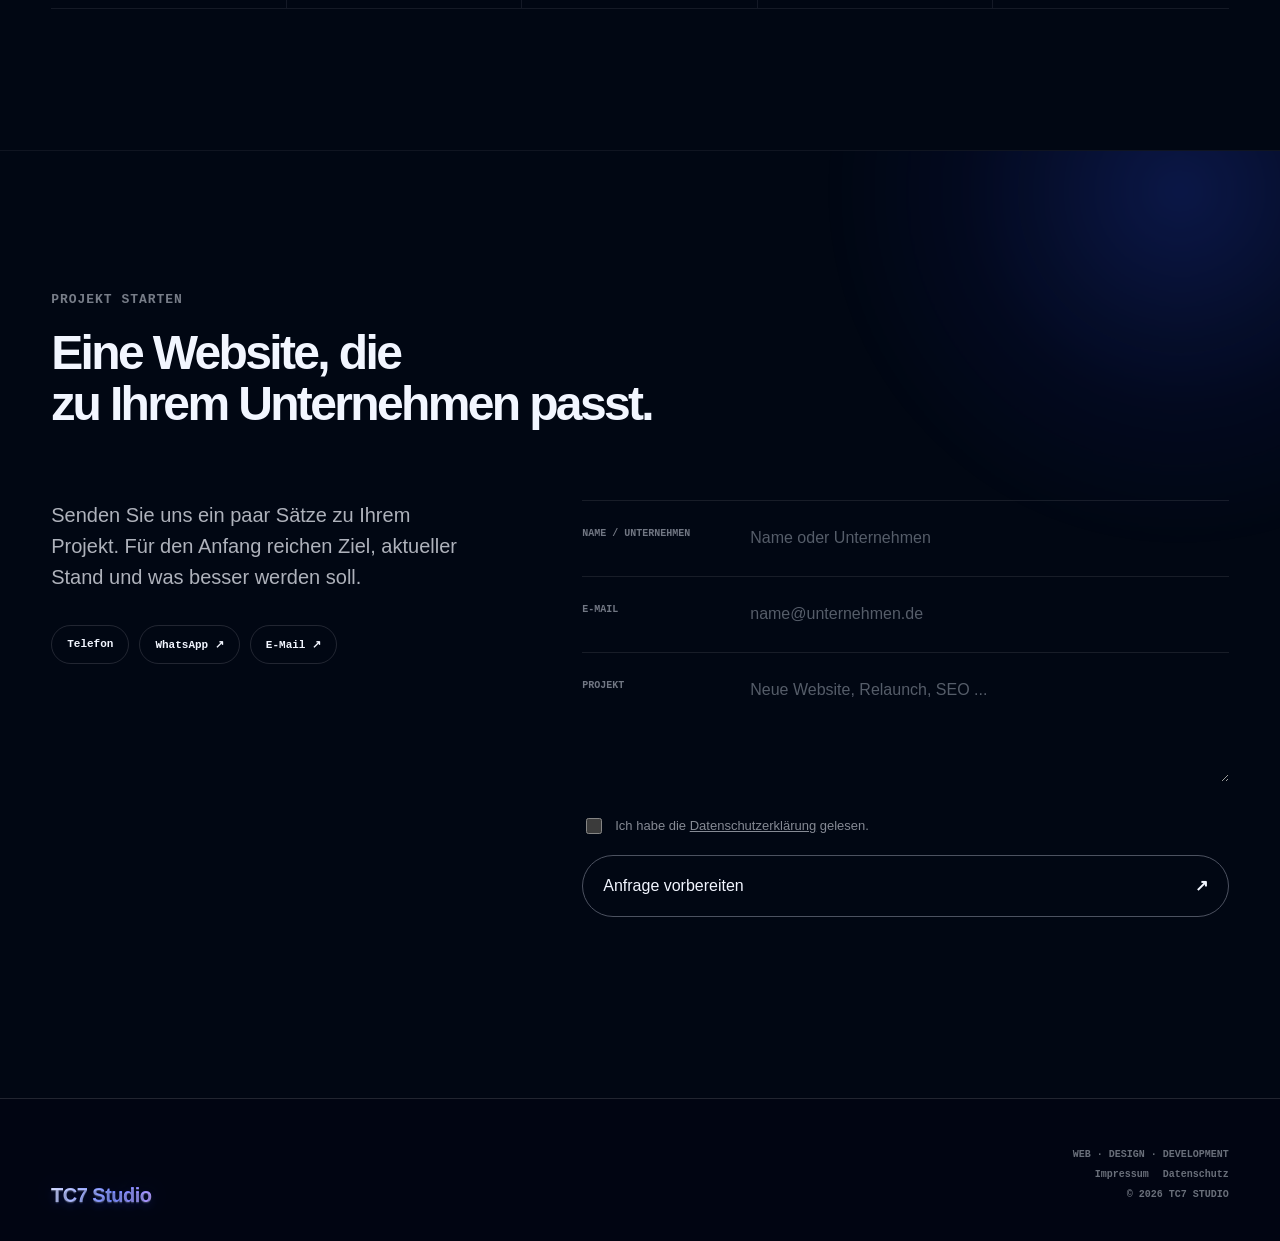
==== commit 7cde1852: "feat: approved photographic tablet, responsive multilingual hero and seamless cosmos" ====
--- a/index.html
+++ b/index.html
@@ -21,9 +21,11 @@
 <link rel="alternate" hreflang="vi" href="?lang=vi">
 <link rel="alternate" hreflang="en" href="?lang=en">
 <link rel="alternate" hreflang="x-default" href="?lang=de">
+<link rel="preload" href="/assets/hero/approved-tablet-cutout.avif" as="image" type="image/avif">
 <link rel="stylesheet" href="/styles.css">
 <link rel="stylesheet" href="/cinematic.css">
 <link rel="stylesheet" href="/showcase-upgrade.css">
+<link rel="stylesheet" href="/cosmic-v2.css">
 <script type="application/ld+json">
 {"@context":"https://schema.org","@type":"ProfessionalService","name":"TC7 Studio","email":"mailto:cuong8993@gmail.com","telephone":"+49 173 9117103","areaServed":{"@type":"Country","name":"Germany"},"availableLanguage":["de","vi","en"],"serviceType":["Webdesign","Website Entwicklung","Website Relaunch","Domain und DNS Setup","SEO","Website Support"]}
 </script>
@@ -92,64 +94,16 @@
         </div>
       </div>
 
-      <div class="cinematic-showcase reveal" aria-hidden="true">
-        <div class="showcase-halo"></div>
-        <div class="showcase-frame">
-          <div class="showcase-bar">
-            <div class="showcase-dots"><i></i><i></i><i></i></div>
-            <div class="showcase-window-title">TC7 / DESIGN SYSTEM</div>
-            <span class="showcase-close">×</span>
-          </div>
-          <div class="showcase-workspace">
-            <div class="showcase-explorer">
-              <div class="showcase-project"><span class="showcase-chevron">⌄</span><strong>TC7</strong></div>
-              <div class="showcase-file selected"><span class="file-symbol html">◇</span><span>index.html</span></div>
-              <div class="showcase-file"><span class="file-symbol css">▰</span><span>styles.css</span></div>
-              <div class="showcase-file"><span class="file-symbol js">JS</span><span>app.js</span></div>
-              <div class="showcase-file"><span class="file-symbol folder">▰</span><span>assets</span></div>
-              <div class="showcase-file"><span class="file-symbol folder">▰</span><span>pages</span></div>
-            </div>
-            <div class="showcase-editor">
-              <div class="showcase-pane-tab"><span class="showcase-tab active"><span class="tab-icon">⌁</span> index.html</span><span class="tab-close">×</span></div>
-              <div class="showcase-code">
-                <div><i>1</i><span class="code-blue">&lt;!DOCTYPE html&gt;</span></div>
-                <div><i>2</i><span>&lt;html <em>lang</em>=<b>"de"</b>&gt;</span></div>
-                <div><i>3</i><span>&nbsp; &lt;head&gt;</span></div>
-                <div><i>4</i><span>&nbsp;&nbsp; &lt;meta <em>charset</em>=<b>"UTF-8"</b>&gt;</span></div>
-                <div><i>5</i><span>&nbsp;&nbsp; &lt;meta <em>name</em>=<b>"viewport"</b></span></div>
-                <div><i>6</i><span>&nbsp;&nbsp;&nbsp;&nbsp;<em>content</em>=<b>"width=device-width"</b>&gt;</span></div>
-                <div><i>7</i><span>&nbsp;&nbsp; &lt;title&gt;TC7 Studio&lt;/title&gt;</span></div>
-                <div><i>8</i><span>&nbsp;&nbsp; &lt;link <em>rel</em>=<b>"stylesheet"</b></span></div>
-                <div><i>9</i><span>&nbsp;&nbsp;&nbsp;&nbsp;<em>href</em>=<b>"styles.css"</b>&gt;</span></div>
-                <div><i>10</i><span>&nbsp; &lt;/head&gt;</span></div>
-                <div><i>11</i><span>&nbsp; &lt;body&gt;</span></div>
-                <div><i>12</i><span>&nbsp;&nbsp; &lt;header <em>class</em>=<b>"header"</b>&gt;</span></div>
-                <div><i>13</i><span>&nbsp;&nbsp;&nbsp; &lt;nav <em>class</em>=<b>"nav"</b>&gt;</span></div>
-                <div><i>14</i><span>&nbsp;&nbsp;&nbsp;&nbsp; &lt;span&gt;TC7&lt;/span&gt;</span></div>
-                <div><i>15</i><span>&nbsp;&nbsp;&nbsp; &lt;/nav&gt;</span></div>
-                <div><i>16</i><span>&nbsp;&nbsp; &lt;/header&gt;</span></div>
-                <div><i>17</i><span>&nbsp;&nbsp; &lt;section <em>class</em>=<b>"hero"</b>&gt;</span></div>
-                <div><i>18</i><span>&nbsp;&nbsp;&nbsp; &lt;h1&gt;Clarity. Craft. Motion.&lt;/h1&gt;</span></div>
-                <div><i>19</i><span>&nbsp;&nbsp;&nbsp; &lt;p&gt;Designed to inspire.&lt;/p&gt;</span></div>
-                <div><i>20</i><span>&nbsp;&nbsp; &lt;/section&gt;</span></div>
-                <div><i>21</i><span>&nbsp; &lt;/body&gt;</span></div>
-                <div><i>22</i><span>&lt;/html&gt;</span></div>
-              </div>
-            </div>
-            <div class="showcase-preview">
-              <div class="showcase-pane-tab showcase-preview-tab"><span class="showcase-tab"><span class="tab-icon">◉</span> Preview</span><span class="tab-close">×</span></div>
-              <div class="showcase-preview-canvas">
-                <div class="showcase-preview-top"><strong><span>TC7</span> Studio</strong><span class="tiny-menu"><i></i><i></i><i></i></span></div>
-                <div class="showcase-preview-inner">
-                  <h2><span>Clarity.</span> <span>Craft.</span> <span>Motion.</span></h2>
-                  <p data-t="showcase.text">Digitale Erlebnisse, in denen Design, Technik und Bewegung zusammenfinden.</p>
-                  <div class="preview-pills"><span data-t="showcase.start">Projekt starten <b>→</b></span><span data-t="showcase.work">Arbeiten ansehen ↗</span></div>
-                </div>
-                <div class="showcase-preview-landscape"></div>
-              </div>
-            </div>
-          </div>
-        </div>
+      <!-- Photographic three-panel showcase: perspective preserved in the artwork.
+           Its CTA-free preview is decorative; live project links stay on the left. -->
+      <div class="cinematic-showcase cinematic-photo reveal" aria-hidden="true">
+        <span class="showcase-atmosphere"></span>
+        <picture class="showcase-photograph">
+          <source srcset="/assets/hero/approved-tablet-cutout.avif" type="image/avif">
+          <img src="/assets/hero/approved-tablet-cutout.webp"
+               width="1200" height="829" loading="eager" decoding="async"
+               fetchpriority="high" alt="">
+        </picture>
       </div>
     </div>
 
--- a/cosmic-v2.css
+++ b/cosmic-v2.css
@@ -0,0 +1,132 @@
+/* TC7 Studio / continuous cosmic environment and approved photographic tablet.
+   This layer follows cinematic.css and showcase-upgrade.css, without breaking the
+   existing portfolio, translations or functional page sections. */
+
+/* One fixed scene behind every section. No image restart at section boundaries. */
+html{background:#020817!important}
+body:has(.cinematic-hero){position:relative;isolation:isolate;background:transparent!important}
+body:has(.cinematic-hero)::before{content:"";position:fixed;inset:0;z-index:-2;pointer-events:none;
+  background:linear-gradient(180deg,rgba(1,5,17,.43),rgba(1,6,19,.46) 35%,rgba(1,5,16,.64) 76%,rgba(1,5,14,.76)),
+  url('/assets/hero/cosmic-scene.avif') 54% 47%/cover no-repeat;
+}
+/* A very slow, atmospheric illumination; never spin the photographic planet. */
+body:has(.cinematic-hero)::after{content:"";position:fixed;inset:-20% -8%;z-index:-1;pointer-events:none;
+  background:radial-gradient(ellipse at 79% 27%,rgba(41,114,255,.16),transparent 41%),
+             radial-gradient(ellipse at 40% 70%,rgba(94,50,210,.08),transparent 47%);
+  opacity:.68;animation:tc7Atmosphere 32s ease-in-out infinite alternate;
+}
+@keyframes tc7Atmosphere{from{transform:translate3d(-1.8%,1.5%,0) scale(1)}to{transform:translate3d(1.7%,-1.7%,0) scale(1.045)}}
+body:has(.cinematic-hero) .cinematic-hero{background:transparent!important;overflow:hidden}
+body:has(.cinematic-hero) .cinematic-backdrop{display:none!important}
+body:has(.cinematic-hero) .cinematic-vignette{
+  background:linear-gradient(180deg,rgba(0,4,14,.08),rgba(0,4,14,.13) 60%,rgba(0,4,14,.38) 100%)!important;
+}
+body:has(.cinematic-hero) .dark-surface,
+body:has(.cinematic-hero) .dark-surface:nth-of-type(even),
+body:has(.cinematic-hero) .work-section,
+body:has(.cinematic-hero) .contact,
+body:has(.cinematic-hero) .proof-strip,
+body:has(.cinematic-hero) .site-footer{
+  background:rgba(2,7,19,.62)!important;
+  background-image:none!important;
+  color:#f2f6ff!important;
+}
+body:has(.cinematic-hero) .site-footer{background:rgba(2,6,17,.77)!important}
+body:has(.cinematic-hero) .proof-strip{border-color:rgba(145,190,255,.14)!important}
+
+/* Exact perspective comes from the reference-derived illustration itself.
+   Never reapply perspective transforms to the photograph. */
+body:has(.cinematic-hero) .cinematic-layout{
+  display:grid;grid-template-columns:minmax(0,1.24fr) minmax(0,.90fr);
+  gap:clamp(28px,3.3vw,58px);align-items:center;min-height:465px;
+}
+body:has(.cinematic-hero) .cinematic-copy{
+  min-width:0;max-width:100%;padding:0;z-index:4;
+}
+body:has(.cinematic-hero) .cinematic-hero h1{
+  font-size:clamp(38px,3.68vw,62px)!important;line-height:1.11!important;
+  letter-spacing:-.055em!important;
+}
+body:has(.cinematic-hero) .cinematic-intro{max-width:610px}
+body:has(.cinematic-hero) .cinematic-photo{
+  position:relative;display:block;width:100%;max-width:610px;min-width:0;
+  min-height:0;padding:0!important;margin:0!important;justify-self:end;
+  filter:none!important;perspective:none!important;isolation:isolate;
+}
+body:has(.cinematic-hero) .cinematic-photo .showcase-photograph{
+  position:relative;z-index:1;display:block;width:100%;line-height:0;
+  transform:translate3d(0,0,0);transition:transform .7s cubic-bezier(.2,.75,.25,1);
+  filter:drop-shadow(0 31px 35px rgba(0,4,20,.72));
+}
+body:has(.cinematic-hero) .cinematic-photo .showcase-photograph img{
+  display:block;width:100%;height:auto;object-fit:contain;
+  -webkit-user-drag:none;user-select:none;
+}
+body:has(.cinematic-hero) .cinematic-photo .showcase-atmosphere{
+  position:absolute;z-index:0;inset:-12%;pointer-events:none;border-radius:50%;
+  background:radial-gradient(ellipse at 63% 47%,rgba(29,116,255,.23),rgba(108,48,230,.13) 38%,transparent 69%);
+  filter:blur(27px);opacity:.65;animation:tc7TabletLight 19s ease-in-out infinite alternate;
+}
+@keyframes tc7TabletLight{from{transform:translate3d(-3%,2%,0) scale(.97)}to{transform:translate3d(3%,-3%,0) scale(1.04)}}
+@media(hover:hover) and (pointer:fine){
+  body:has(.cinematic-hero) .cinematic-photo:hover .showcase-photograph{transform:translate3d(0,-5px,0)}
+}
+/* DE keeps the strongest type size. EN and VI are fitted independently to prevent
+   the long second line from entering the visual column. */
+html[lang="en"] body:has(.cinematic-hero) .cinematic-hero h1{font-size:clamp(32px,2.94vw,49px)!important;line-height:1.15!important}
+html[lang="vi"] body:has(.cinematic-hero) .cinematic-hero h1{font-size:clamp(30px,2.76vw,47px)!important;line-height:1.25!important}
+
+/* Soft, subtle pointer light stays in view across all sections and header.
+   Existing app.js updates its fixed position; JS marks the first pointer move. */
+@media(hover:hover) and (pointer:fine){
+  body:has(.cinematic-hero) .cursor-glow{
+    z-index:110!important;width:420px;height:420px;
+    background:radial-gradient(circle,rgba(88,145,255,.15),rgba(80,87,205,.078) 34%,rgba(107,53,217,.025) 54%,transparent 72%);
+    filter:blur(13px);mix-blend-mode:screen;opacity:0!important;
+    transition:opacity .32s ease;
+  }
+  body.has-pointer:has(.cinematic-hero) .cursor-glow{opacity:.7!important}
+}
+
+/* Give the copy plenty of room at intermediate desktop widths. */
+@media(min-width:1051px) and (max-width:1370px){
+  body:has(.cinematic-hero) .cinematic-layout{grid-template-columns:minmax(0,1.22fr) minmax(0,.88fr);gap:24px}
+  body:has(.cinematic-hero) .cinematic-hero h1{font-size:clamp(36px,3.56vw,49px)!important}
+  html[lang="en"] body:has(.cinematic-hero) .cinematic-hero h1{font-size:clamp(30px,2.92vw,40px)!important}
+  html[lang="vi"] body:has(.cinematic-hero) .cinematic-hero h1{font-size:clamp(29px,2.76vw,38px)!important}
+}
+@media(max-width:1050px){
+  body:has(.cinematic-hero) .cinematic-layout{grid-template-columns:minmax(0,1fr);gap:clamp(26px,4vw,44px);min-height:0}
+  body:has(.cinematic-hero) .cinematic-copy{max-width:100%}
+  body:has(.cinematic-hero) .cinematic-photo{max-width:660px;justify-self:center}
+  body:has(.cinematic-hero) .cinematic-hero h1{font-size:clamp(39px,5.2vw,57px)!important}
+  html[lang="en"] body:has(.cinematic-hero) .cinematic-hero h1{font-size:clamp(34px,4.45vw,48px)!important}
+  html[lang="vi"] body:has(.cinematic-hero) .cinematic-hero h1{font-size:clamp(32px,4.2vw,45px)!important}
+}
+@media(max-width:700px){
+  body:has(.cinematic-hero)::before{background-position:55% center}
+  body:has(.cinematic-hero) .cinematic-hero{padding-top:118px!important}
+  body:has(.cinematic-hero) .cinematic-layout{gap:26px}
+  body:has(.cinematic-hero) .cinematic-copy{width:100%}
+  body:has(.cinematic-hero) .cinematic-hero h1{font-size:clamp(26px,6.6vw,43px)!important;line-height:1.17!important}
+  body:has(.cinematic-hero) .cinematic-hero h1 span{white-space:normal!important;overflow-wrap:normal}
+  html[lang="en"] body:has(.cinematic-hero) .cinematic-hero h1{font-size:clamp(23px,5.7vw,37px)!important}
+  html[lang="vi"] body:has(.cinematic-hero) .cinematic-hero h1{font-size:clamp(22px,5.45vw,36px)!important;line-height:1.25!important}
+  body:has(.cinematic-hero) .cinematic-photo{max-width:570px;padding:0 2px!important}
+  body:has(.cinematic-hero) .cinematic-photo .showcase-photograph{filter:drop-shadow(0 18px 24px rgba(0,2,15,.67))}
+}
+@media(max-width:420px){
+  body:has(.cinematic-hero) .cinematic-hero h1{font-size:clamp(23px,6.3vw,28px)!important}
+  html[lang="en"] body:has(.cinematic-hero) .cinematic-hero h1{font-size:clamp(22px,5.6vw,26px)!important}
+  html[lang="vi"] body:has(.cinematic-hero) .cinematic-hero h1{font-size:clamp(21px,5.4vw,25px)!important}
+}
+@media(pointer:coarse){body:has(.cinematic-hero) .cursor-glow{display:none!important}}
+@media(prefers-reduced-motion:reduce){
+  body:has(.cinematic-hero)::after,
+  body:has(.cinematic-hero) .showcase-atmosphere{animation:none!important}
+  body:has(.cinematic-hero) .cinematic-photo .showcase-photograph{transform:none!important;transition:none!important}
+  body:has(.cinematic-hero) .cursor-glow{display:none!important}
+}
+body.ambient-off:has(.cinematic-hero)::after{animation:none;opacity:.18}
+body.ambient-off:has(.cinematic-hero) .showcase-atmosphere{animation:none;opacity:.16}
+body.ambient-off:has(.cinematic-hero) .cursor-glow{display:none!important}
